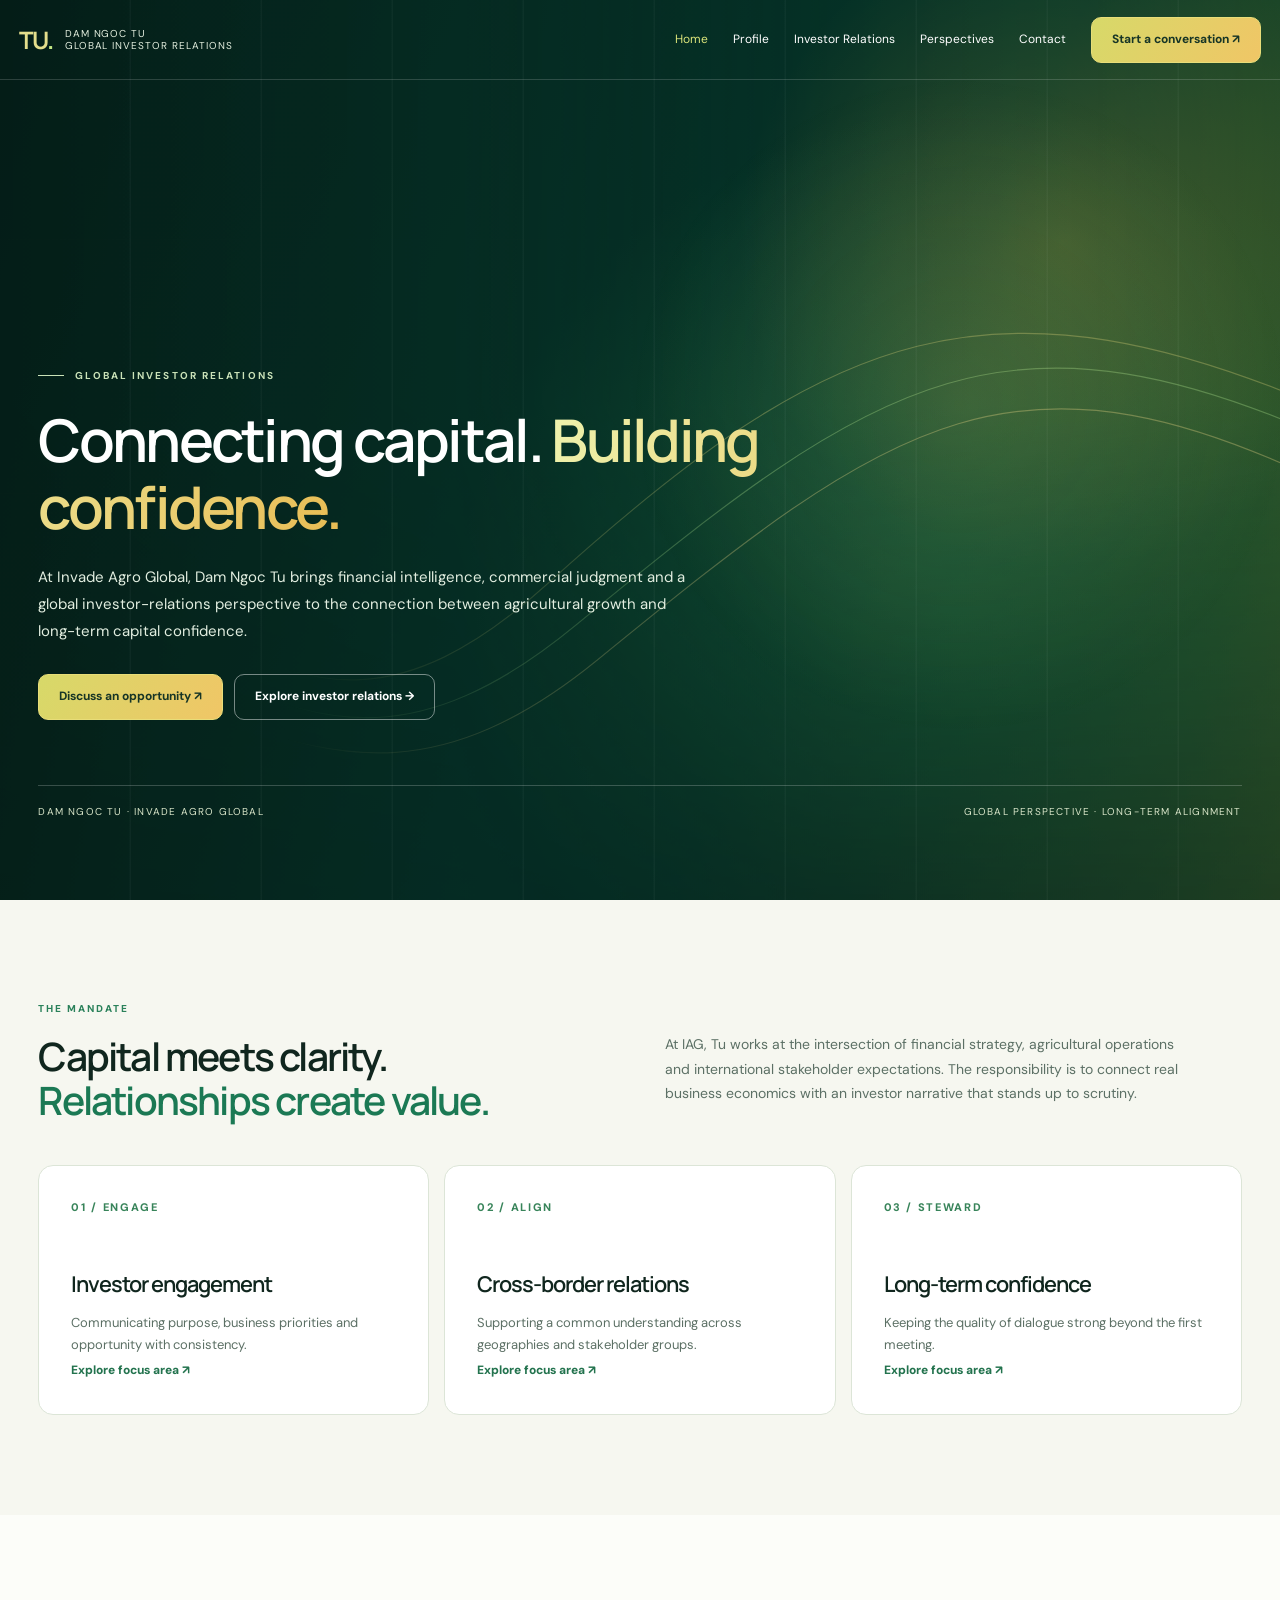
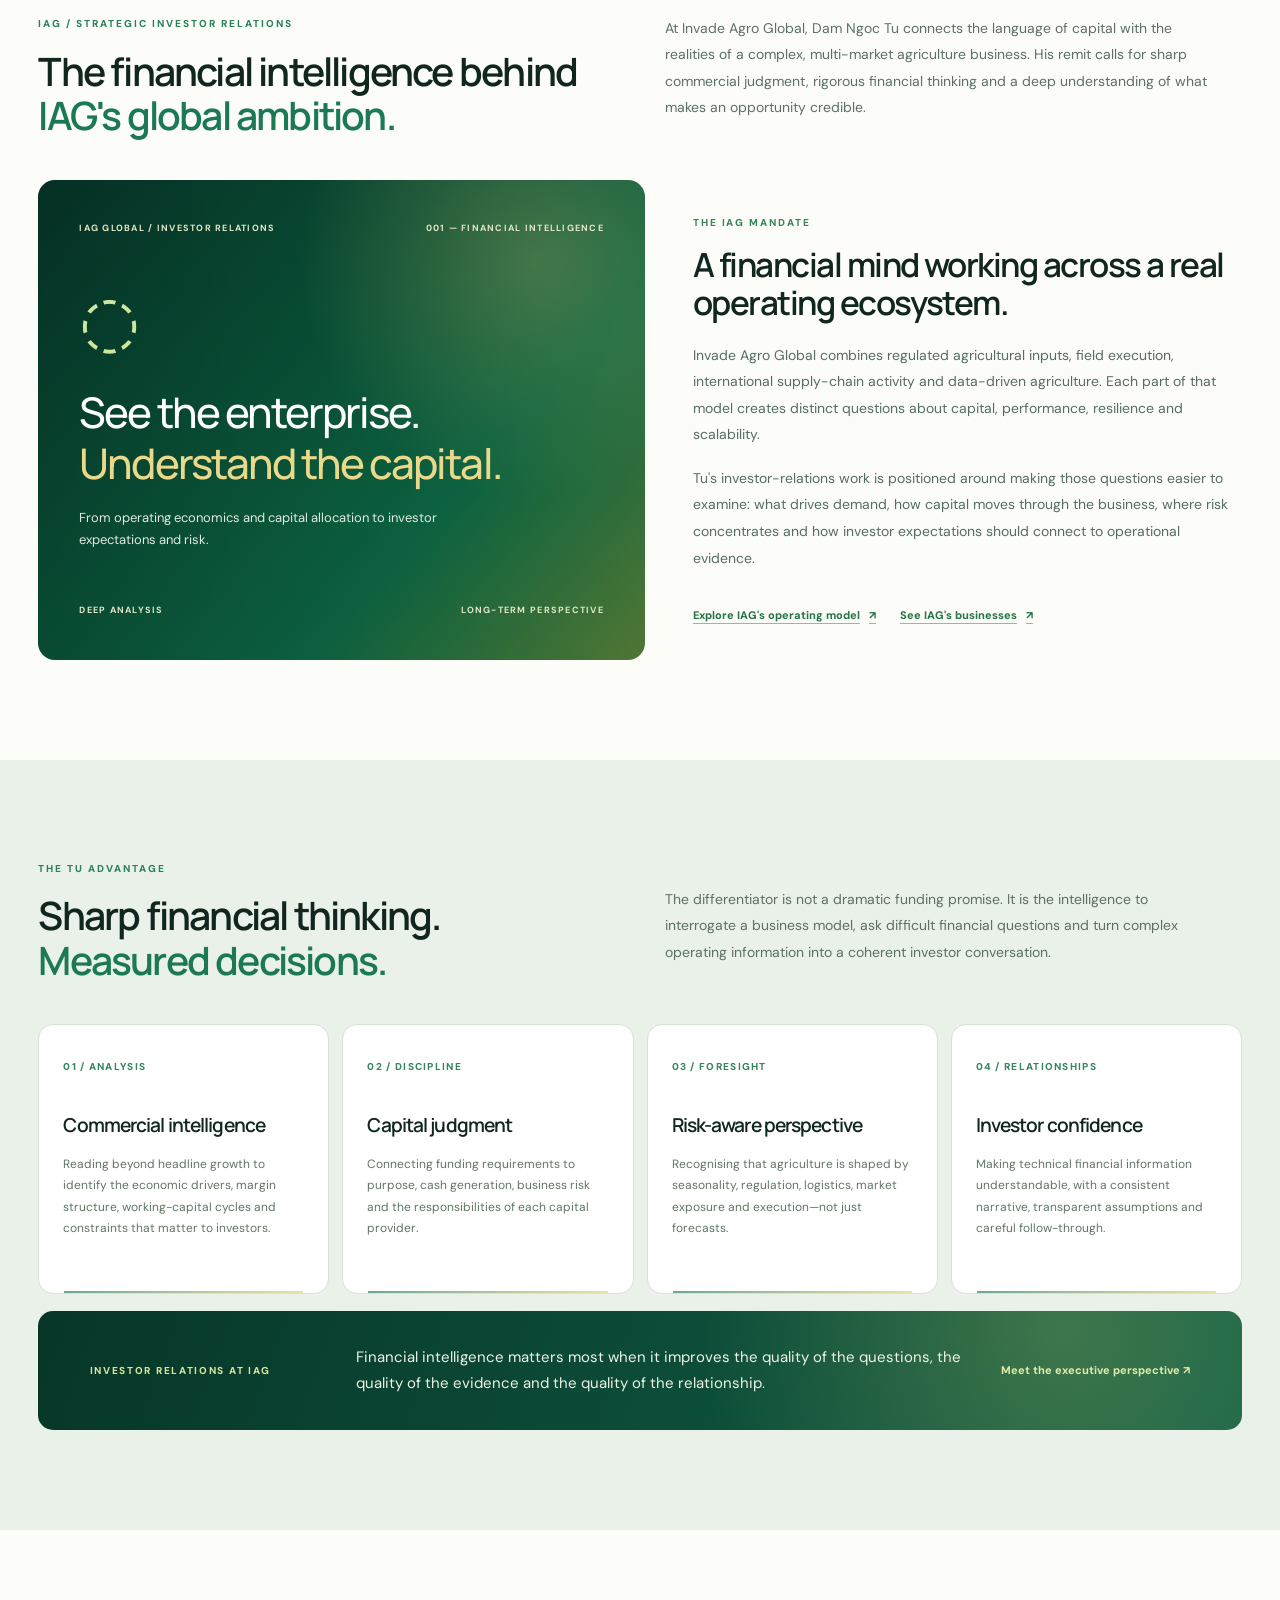
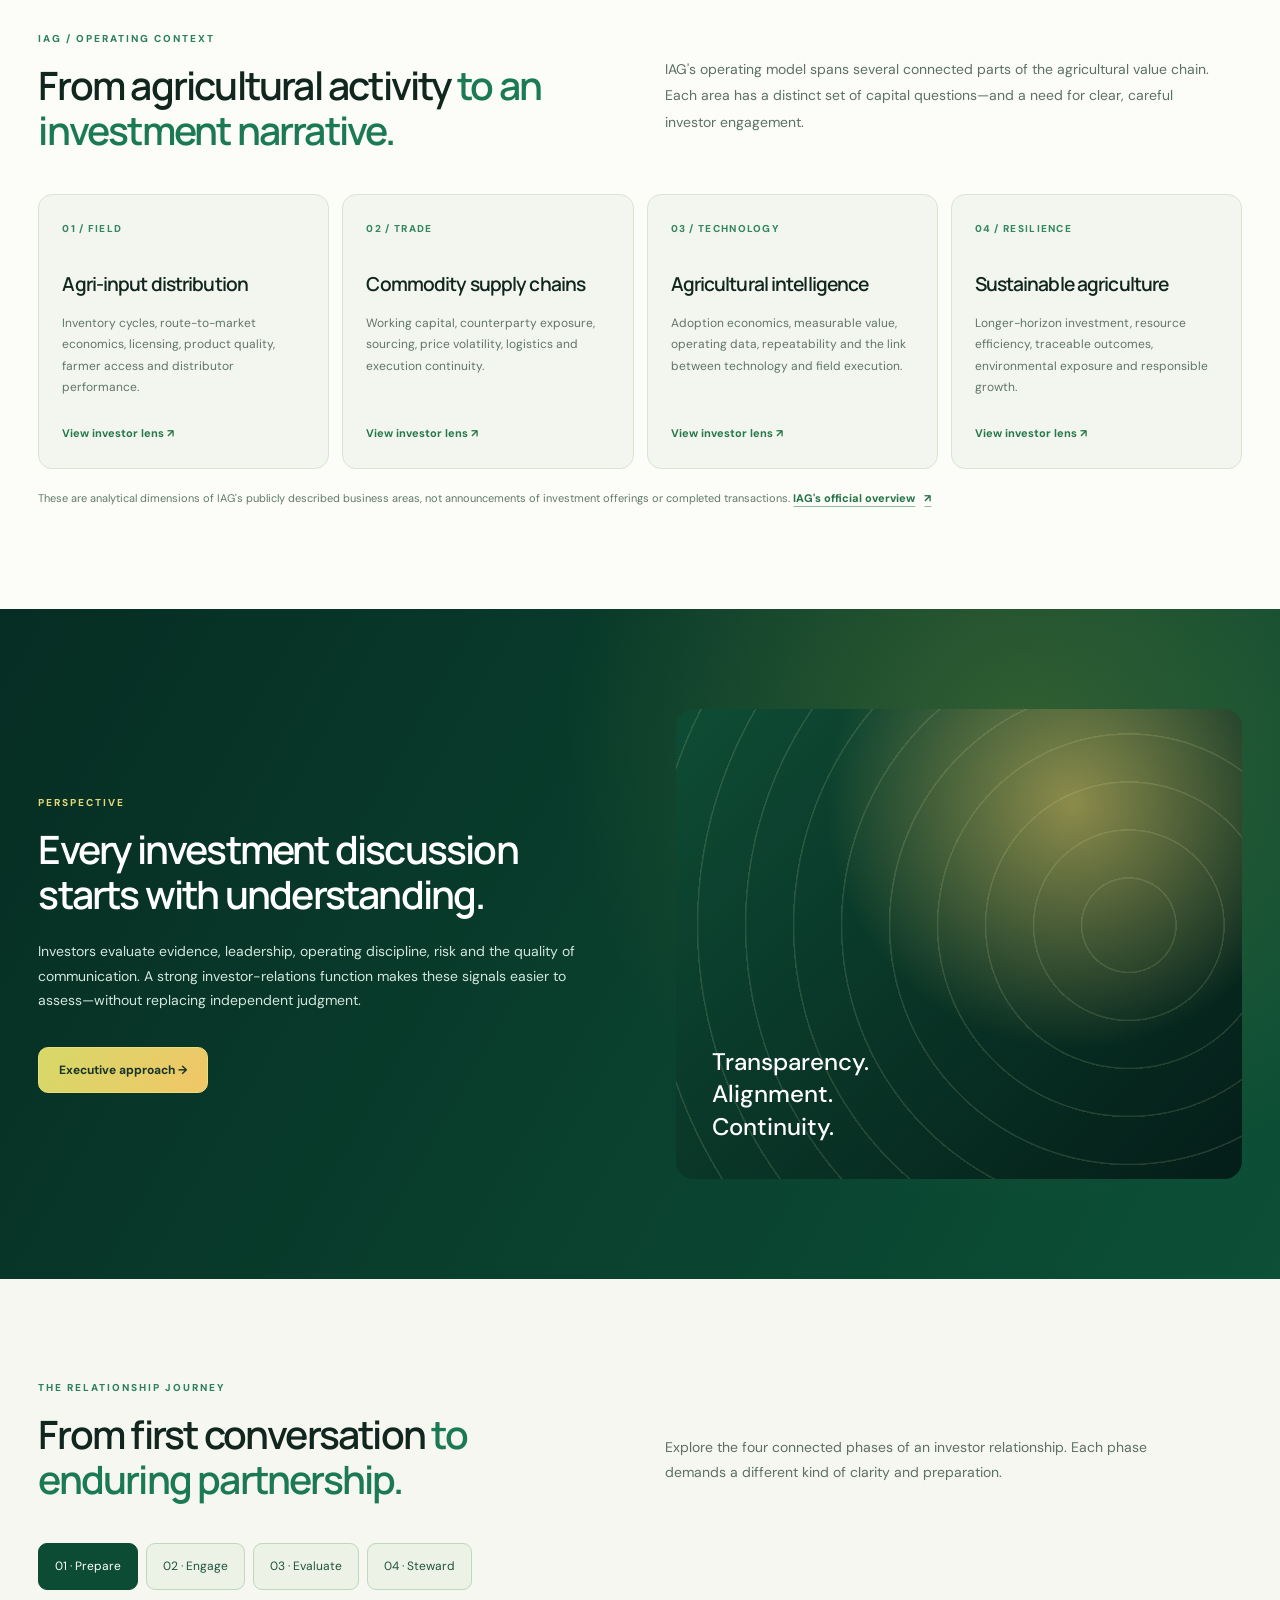
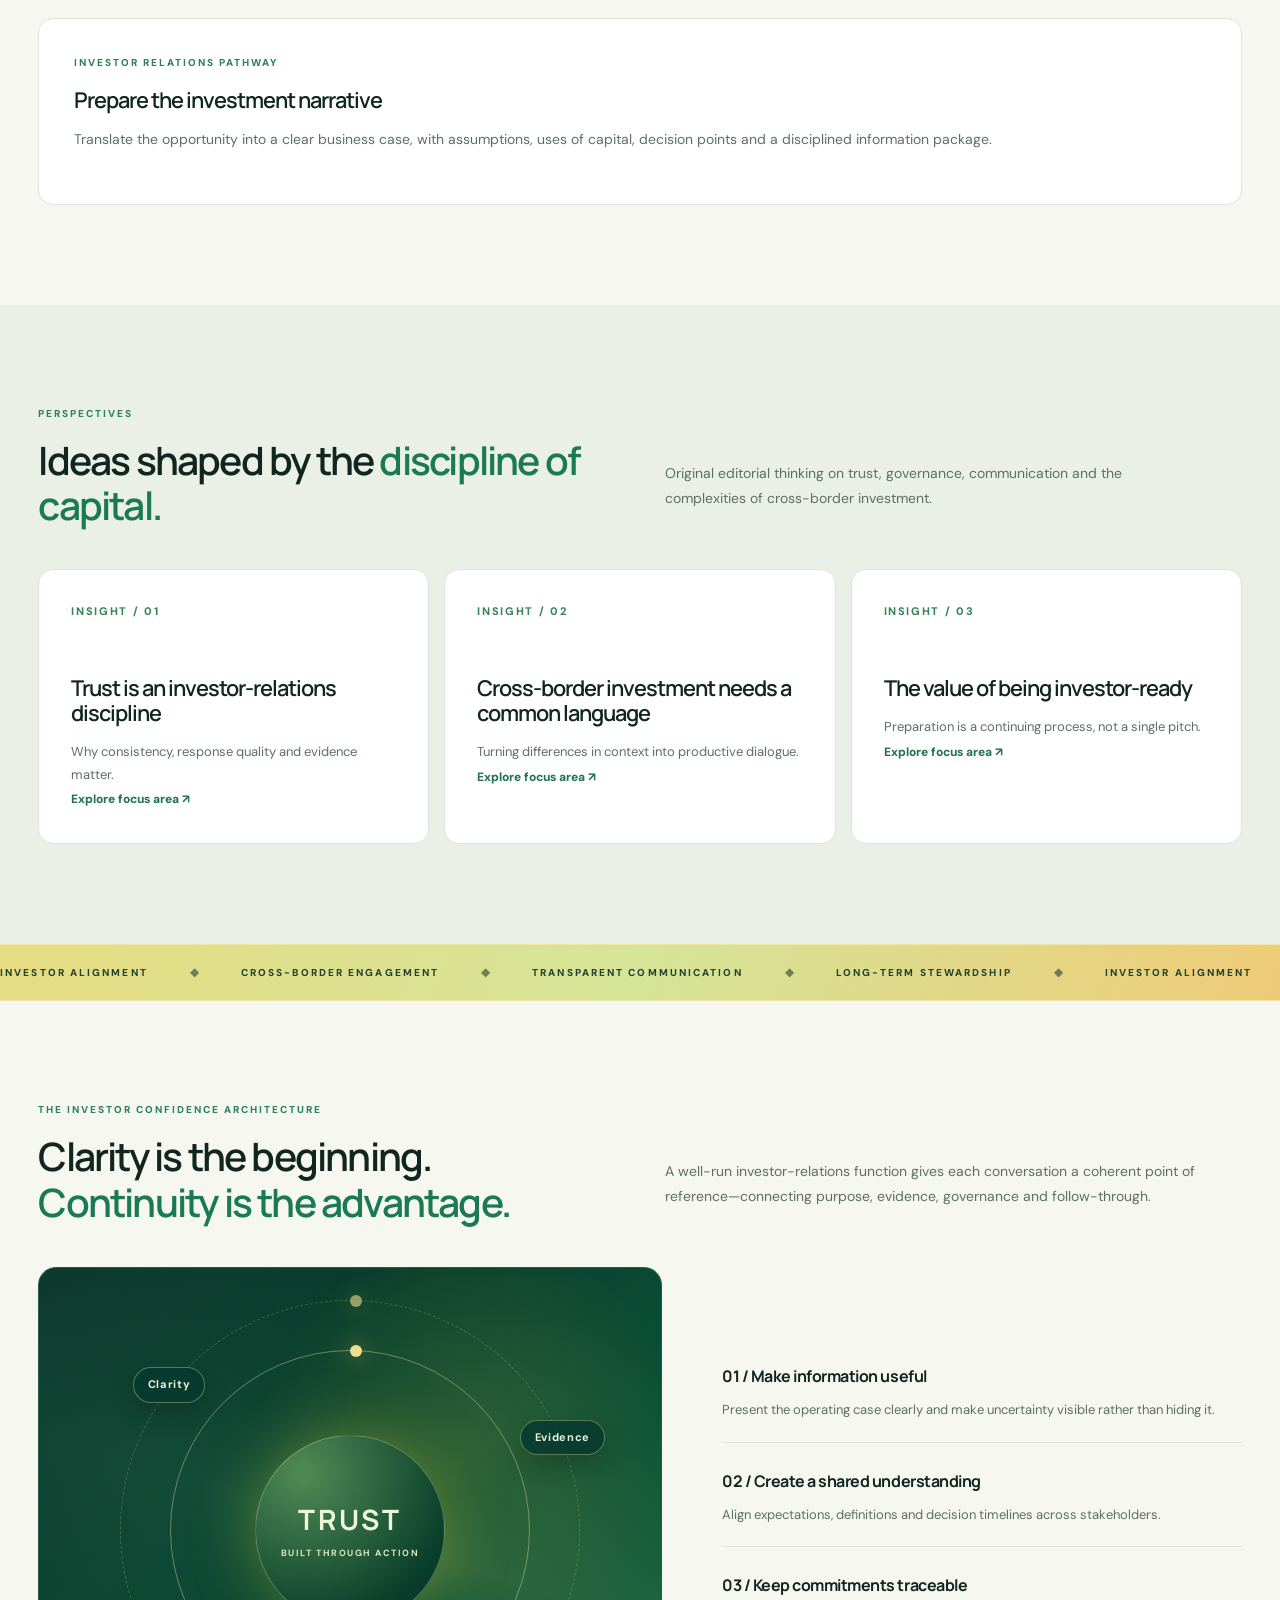
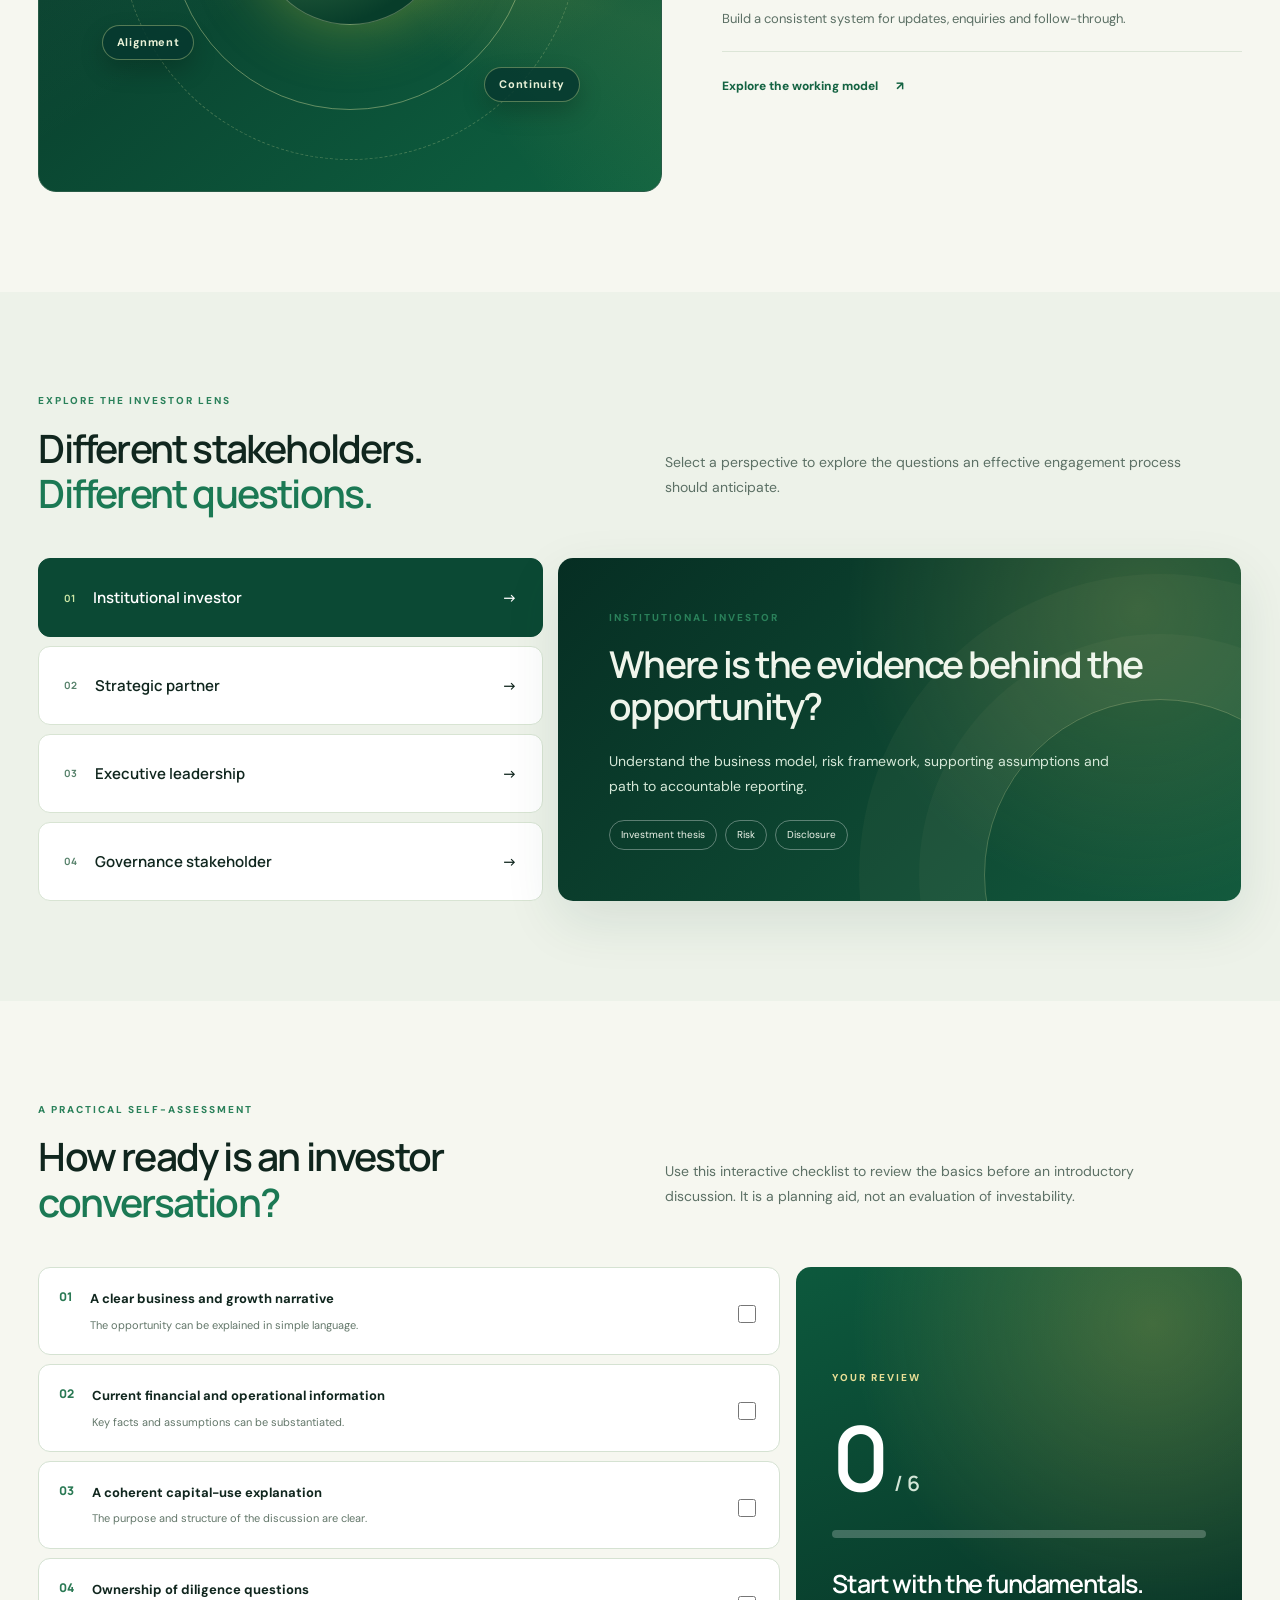
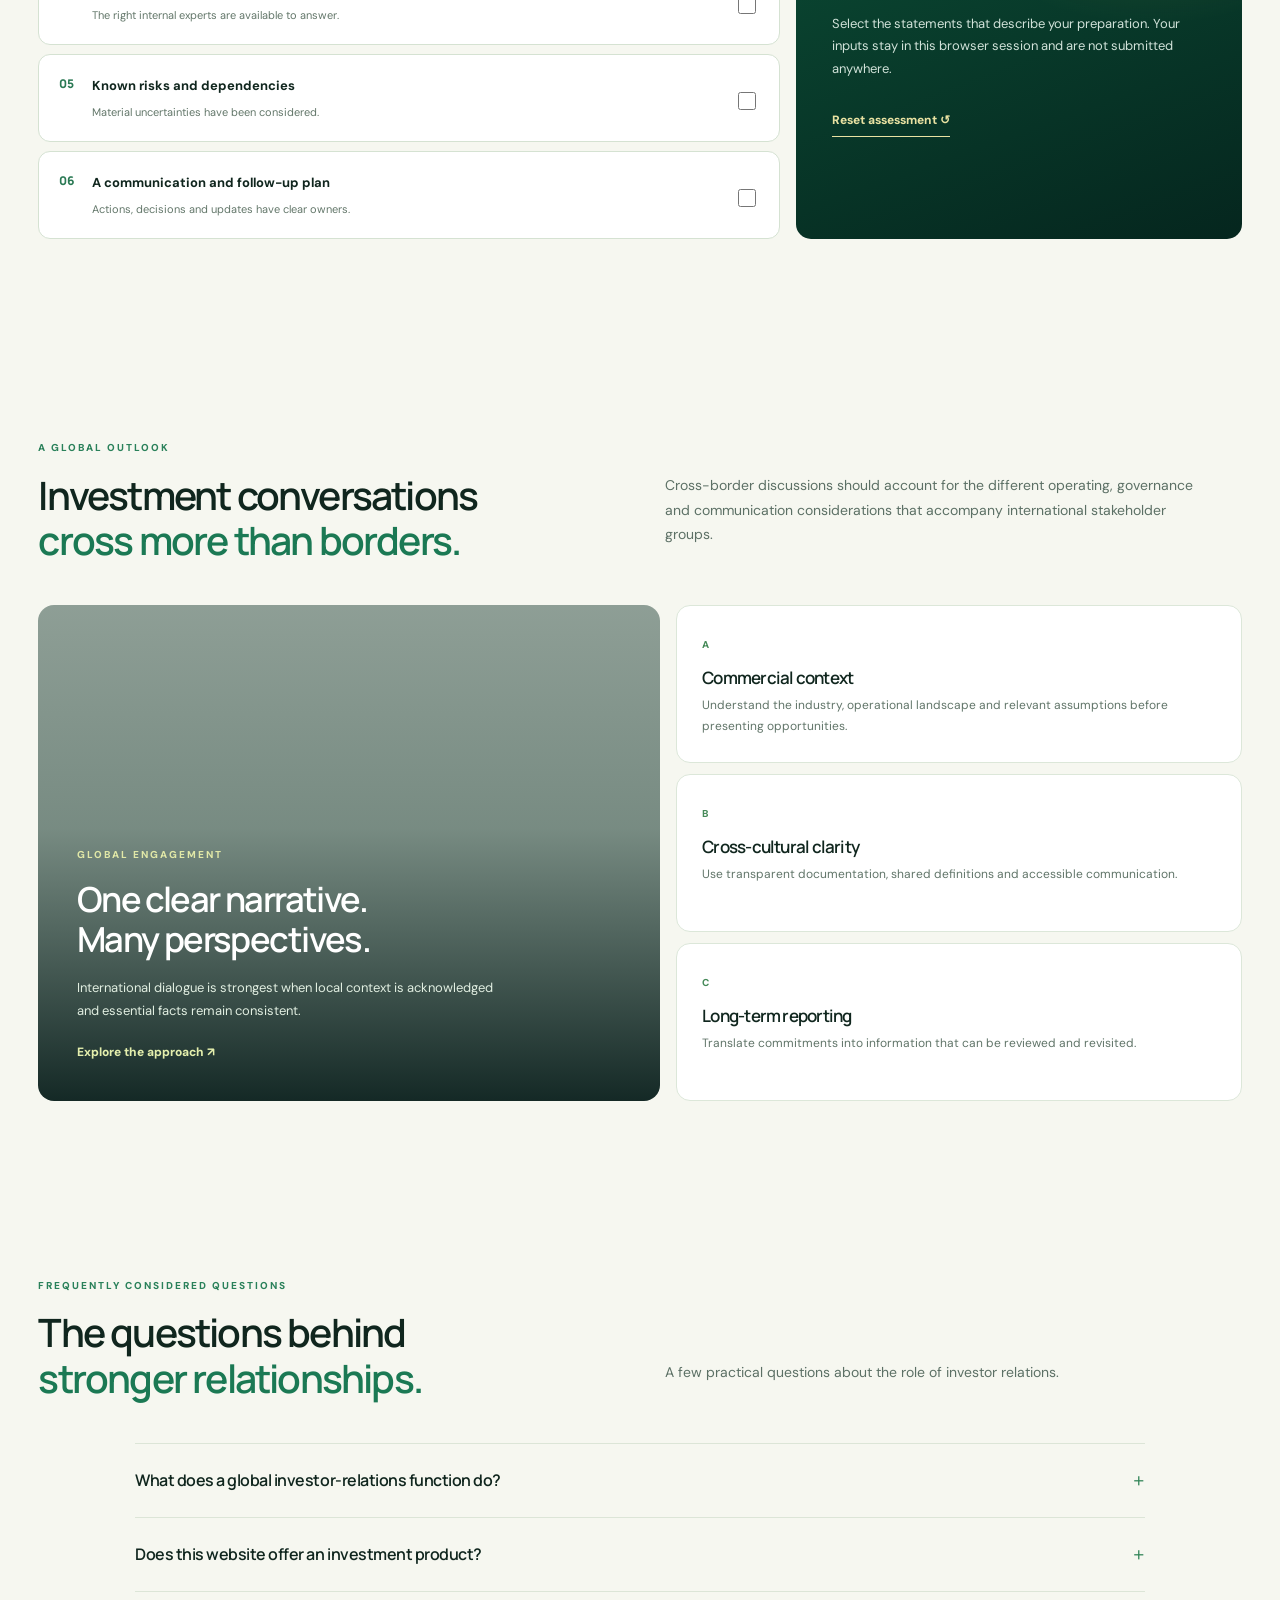
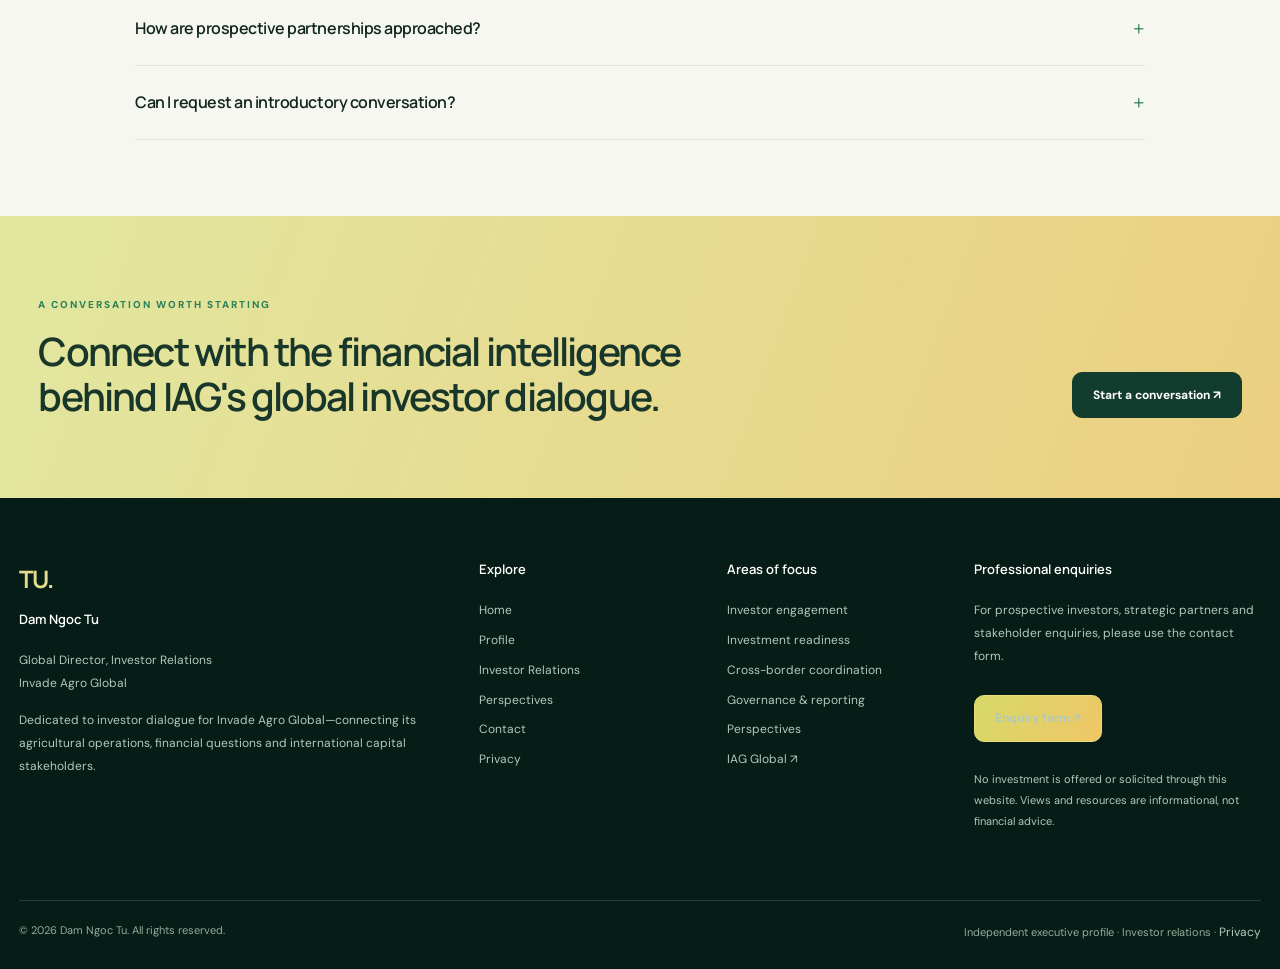
==== index.html @ 83e074c8 "Elevate TU finance leadership and IAG investor relations across executive site" ====
<!doctype html><html lang="en"><head><meta charset="utf-8"><meta name="viewport" content="width=device-width,initial-scale=1"><meta name="theme-color" content="#082e23"><meta name="color-scheme" content="light"><title>Dam Ngoc Tu | IAG Global Investor Relations &amp; Finance</title><meta name="description" content="Explore Dam Ngoc Tu's financial intelligence and global investor-relations work with Invade Agro Global, connecting agricultural operations, capital and investors."><meta name="robots" content="index,follow,max-image-preview:large"><link rel="canonical" href="https://damngoctu.com/"><link rel="icon" type="image/svg+xml" href="/assets/favicon.svg"><meta property="og:type" content="website"><meta property="og:site_name" content="Dam Ngoc Tu"><meta property="og:locale" content="en_US"><meta property="og:title" content="Dam Ngoc Tu | IAG Global Investor Relations &amp; Finance"><meta property="og:description" content="Explore Dam Ngoc Tu's financial intelligence and global investor-relations work with Invade Agro Global, connecting agricultural operations, capital and investors."><meta property="og:url" content="https://damngoctu.com/"><meta property="og:image" content="https://damngoctu.com/assets/og-image.svg"><meta property="og:image:secure_url" content="https://damngoctu.com/assets/og-image.svg"><meta property="og:image:type" content="image/svg+xml"><meta property="og:image:width" content="1200"><meta property="og:image:height" content="630"><meta property="og:image:alt" content="Dam Ngoc Tu — Global Investor Relations, Invade Agro Global"><meta name="twitter:card" content="summary_large_image"><meta name="twitter:title" content="Dam Ngoc Tu | IAG Global Investor Relations &amp; Finance"><meta name="twitter:description" content="Explore Dam Ngoc Tu's financial intelligence and global investor-relations work with Invade Agro Global, connecting agricultural operations, capital and investors."><meta name="twitter:image" content="https://damngoctu.com/assets/og-image.svg"><meta name="twitter:image:alt" content="Dam Ngoc Tu — Global Investor Relations"><link rel="preconnect" href="https://fonts.googleapis.com"><link rel="preconnect" href="https://fonts.gstatic.com" crossorigin><link rel="preconnect" href="https://images.unsplash.com"><link rel="preload" as="image" fetchpriority="high" href="https://images.unsplash.com/photo-1486406146926-c627a92ad1ab?auto=format&amp;fit=crop&amp;w=2000&amp;q=84"><link rel="stylesheet" href="/assets/site.css"><script src="/assets/site.js" defer></script><script type="application/ld+json">{"@context":"https://schema.org","@graph":[{"@type":"WebSite","@id":"https://damngoctu.com/#website","name":"Dam Ngoc Tu","url":"https://damngoctu.com/","inLanguage":"en","publisher":{"@id":"https://damngoctu.com/#person"}},{"@type":"Organization","@id":"https://damngoctu.com/#invade-agro-global","name":"Invade Agro Global","url":"https://www.invadeagro.com"},{"@type":"Person","@id":"https://damngoctu.com/#person","name":"Dam Ngoc Tu","url":"https://damngoctu.com/","jobTitle":"Global Director, Investor Relations","worksFor":{"@id":"https://damngoctu.com/#invade-agro-global"},"knowsAbout":["Investor relations","International stakeholder engagement","Investment readiness","Cross-border communication","Investor reporting"]},{"@type":"WebPage","@id":"https://damngoctu.com/#webpage","name":"Dam Ngoc Tu | IAG Global Investor Relations & Finance","url":"https://damngoctu.com/","inLanguage":"en","description":"Explore Dam Ngoc Tu's financial intelligence and global investor-relations work with Invade Agro Global, connecting agricultural operations, capital and investors.","isPartOf":{"@id":"https://damngoctu.com/#website"},"about":{"@id":"https://damngoctu.com/#person"}}]}</script></head><body><a class="skip" href="#main">Skip to main content</a><header class="head"><a class="brand" href="/" aria-label="Dam Ngoc Tu home"><span class="monogram">TU<span style="color:#c3e785">.</span></span><span class="brand-caption">Dam Ngoc Tu<br>Global Investor Relations</span></a><nav class="nav" id="primary-nav" aria-label="Primary navigation"><a href="/" aria-current="page">Home</a><a href="/about.html" >Profile</a><a href="/expertise.html" >Investor Relations</a><a href="/insights.html" >Perspectives</a><a href="/contact.html" >Contact</a><a href="/contact.html" class="nav-cta">Start a conversation ↗</a></nav><button class="menu-toggle" type="button" aria-controls="primary-nav" aria-expanded="false">Menu ☰</button></header><main id="main"><section class="hero  "><div class="hero-photo"></div><svg class="flow-lines" viewBox="0 0 1500 900" preserveAspectRatio="none" aria-hidden="true"><path d="M-60 660 C240 480 310 840 640 585 S1160 260 1570 415"/><path d="M-80 700 C240 520 320 875 675 625 S1180 290 1580 448"/><path d="M-100 740 C240 580 355 900 700 660 S1190 325 1580 495"/></svg><div class="hero-inner shell"><div class="eyebrow">Global investor relations</div><h1>Connecting capital. <em>Building confidence.</em></h1><p class="hero-copy">At Invade Agro Global, Dam Ngoc Tu brings financial intelligence, commercial judgment and a global investor-relations perspective to the connection between agricultural growth and long-term capital confidence.</p><div class="hero-actions"><a href="/contact.html" class="btn">Discuss an opportunity ↗</a><a href="/expertise.html" class="btn outline">Explore investor relations →</a></div><div class="hero-bottom"><span>Dam Ngoc Tu · Invade Agro Global</span><span>Global perspective · Long-term alignment</span></div></div></section><section class="section shell"><div class="section-intro"><div><div class="kicker">The mandate</div><h2>Capital meets clarity.<br><span class="accent">Relationships create value.</span></h2></div><p>At IAG, Tu works at the intersection of financial strategy, agricultural operations and international stakeholder expectations. The responsibility is to connect real business economics with an investor narrative that stands up to scrutiny.</p></div><div class="grid3"><article class="card fadein"><span class="num">01 / ENGAGE</span><h3>Investor engagement</h3><p>Communicating purpose, business priorities and opportunity with consistency.</p><a href="/expertise.html">Explore focus area ↗</a></article><article class="card fadein"><span class="num">02 / ALIGN</span><h3>Cross-border relations</h3><p>Supporting a common understanding across geographies and stakeholder groups.</p><a href="/expertise.html">Explore focus area ↗</a></article><article class="card fadein"><span class="num">03 / STEWARD</span><h3>Long-term confidence</h3><p>Keeping the quality of dialogue strong beyond the first meeting.</p><a href="/expertise.html">Explore focus area ↗</a></article></div></section><section class="section shell tu-editorial tu-white" aria-label="IAG / Strategic Investor Relations"><div class="section-intro fadein"><div><div class="kicker">IAG / Strategic Investor Relations</div><h2>The financial intelligence behind <span class='accent'>IAG's global ambition.</span></h2></div><p>At Invade Agro Global, Dam Ngoc Tu connects the language of capital with the realities of a complex, multi-market agriculture business. His remit calls for sharp commercial judgment, rigorous financial thinking and a deep understanding of what makes an opportunity credible.</p></div><div class="tu-opening"><div class="tu-opening-visual fadein"><div class="tu-visual-top"><span>IAG GLOBAL / INVESTOR RELATIONS</span><span>001 — FINANCIAL INTELLIGENCE</span></div><div class="tu-visual-main"><span class="tu-squiggle" aria-hidden="true">◌</span><h3>See the enterprise.<br><em>Understand the capital.</em></h3><p>From operating economics and capital allocation to investor expectations and risk.</p></div><div class="tu-visual-foot"><span>DEEP ANALYSIS</span><span>LONG-TERM PERSPECTIVE</span></div></div><div class="tu-opening-copy"><div class="tu-overline">THE IAG MANDATE</div><h3>A financial mind working across a real operating ecosystem.</h3><p>Invade Agro Global combines regulated agricultural inputs, field execution, international supply-chain activity and data-driven agriculture. Each part of that model creates distinct questions about capital, performance, resilience and scalability.</p><p>Tu's investor-relations work is positioned around making those questions easier to examine: what drives demand, how capital moves through the business, where risk concentrates and how investor expectations should connect to operational evidence.</p><div class="tu-source-row"><a class="tu-source" href="https://www.invadeagro.com/aboutus" target="_blank" rel="noopener noreferrer">Explore IAG's operating model <span aria-hidden="true">↗</span></a><a class="tu-source" href="https://www.invadeagro.com/iag" target="_blank" rel="noopener noreferrer">See IAG's businesses <span aria-hidden="true">↗</span></a></div></div></div></section><section class="section shell tu-editorial tu-tint" aria-label="The Tu advantage"><div class="section-intro fadein"><div><div class="kicker">The Tu advantage</div><h2>Sharp financial thinking.<br><span class='accent'>Measured decisions.</span></h2></div><p>The differentiator is not a dramatic funding promise. It is the intelligence to interrogate a business model, ask difficult financial questions and turn complex operating information into a coherent investor conversation.</p></div><div class="tu-finance-grid"><article class="tu-feature fadein"><span class="tu-n">01 / ANALYSIS</span><h3>Commercial intelligence</h3><p>Reading beyond headline growth to identify the economic drivers, margin structure, working-capital cycles and constraints that matter to investors.</p></article><article class="tu-feature fadein"><span class="tu-n">02 / DISCIPLINE</span><h3>Capital judgment</h3><p>Connecting funding requirements to purpose, cash generation, business risk and the responsibilities of each capital provider.</p></article><article class="tu-feature fadein"><span class="tu-n">03 / FORESIGHT</span><h3>Risk-aware perspective</h3><p>Recognising that agriculture is shaped by seasonality, regulation, logistics, market exposure and execution—not just forecasts.</p></article><article class="tu-feature fadein"><span class="tu-n">04 / RELATIONSHIPS</span><h3>Investor confidence</h3><p>Making technical financial information understandable, with a consistent narrative, transparent assumptions and careful follow-through.</p></article></div><div class="tu-insight-bar"><div class="tu-kicker">INVESTOR RELATIONS AT IAG</div><p>Financial intelligence matters most when it improves the quality of the questions, the quality of the evidence and the quality of the relationship.</p><a href="/about.html" class="tu-arrow">Meet the executive perspective ↗</a></div></section><section class="section shell tu-editorial tu-white" aria-label="IAG / Operating context"><div class="section-intro fadein"><div><div class="kicker">IAG / Operating context</div><h2>From agricultural activity <span class='accent'>to an investment narrative.</span></h2></div><p>IAG's operating model spans several connected parts of the agricultural value chain. Each area has a distinct set of capital questions—and a need for clear, careful investor engagement.</p></div><div class="tu-sector-grid"><article class="tu-sector"><span>01 / FIELD</span><h3>Agri-input distribution</h3><p>Inventory cycles, route-to-market economics, licensing, product quality, farmer access and distributor performance.</p><a href="/expertise.html#iag-capital-lens">View investor lens ↗</a></article><article class="tu-sector"><span>02 / TRADE</span><h3>Commodity supply chains</h3><p>Working capital, counterparty exposure, sourcing, price volatility, logistics and execution continuity.</p><a href="/expertise.html#iag-capital-lens">View investor lens ↗</a></article><article class="tu-sector"><span>03 / TECHNOLOGY</span><h3>Agricultural intelligence</h3><p>Adoption economics, measurable value, operating data, repeatability and the link between technology and field execution.</p><a href="/expertise.html#iag-capital-lens">View investor lens ↗</a></article><article class="tu-sector"><span>04 / RESILIENCE</span><h3>Sustainable agriculture</h3><p>Longer-horizon investment, resource efficiency, traceable outcomes, environmental exposure and responsible growth.</p><a href="/expertise.html#iag-capital-lens">View investor lens ↗</a></article></div><p class="tu-factnote">These are analytical dimensions of IAG's publicly described business areas, not announcements of investment offerings or completed transactions. <a class="tu-source" href="https://www.invadeagro.com/" target="_blank" rel="noopener noreferrer">IAG's official overview <span aria-hidden="true">↗</span></a></p></section><section class="section shell darkband"><div class="split"><div><div class="kicker">Perspective</div><h2>Every investment discussion starts with understanding.</h2><p style="max-width:580px;margin-top:23px">Investors evaluate evidence, leadership, operating discipline, risk and the quality of communication. A strong investor-relations function makes these signals easier to assess—without replacing independent judgment.</p><a href="/about.html" class="btn" style="margin-top:18px">Executive approach →</a></div><div class="visual-panel"><strong>Transparency.<br>Alignment.<br>Continuity.</strong></div></div></section><section class="section shell"><div class="section-intro"><div><div class="kicker">The relationship journey</div><h2>From first conversation <span class="accent">to enduring partnership.</span></h2></div><p>Explore the four connected phases of an investor relationship. Each phase demands a different kind of clarity and preparation.</p></div><div class="path-tabs" role="tablist" aria-label="Investor relations pathway"><button data-path="prepare" role="tab" aria-selected="true">01 · Prepare</button><button data-path="engage" role="tab" aria-selected="false">02 · Engage</button><button data-path="evaluate" role="tab" aria-selected="false">03 · Evaluate</button><button data-path="steward" role="tab" aria-selected="false">04 · Steward</button></div><div class="path-panel" id="path-result" role="tabpanel" aria-live="polite"><h3>Prepare the investment narrative</h3><p>Clarify the business case.</p></div></section><section class="section shell" style="background:#eaf0e6"><div class="section-intro"><div><div class="kicker">Perspectives</div><h2>Ideas shaped by the <span class="accent">discipline of capital.</span></h2></div><p>Original editorial thinking on trust, governance, communication and the complexities of cross-border investment.</p></div><div class="grid3"><article class="card fadein"><span class="num">INSIGHT / 01</span><h3>Trust is an investor-relations discipline</h3><p>Why consistency, response quality and evidence matter.</p><a href="/insights.html#trust">Explore focus area ↗</a></article><article class="card fadein"><span class="num">INSIGHT / 02</span><h3>Cross-border investment needs a common language</h3><p>Turning differences in context into productive dialogue.</p><a href="/insights.html#crossborder">Explore focus area ↗</a></article><article class="card fadein"><span class="num">INSIGHT / 03</span><h3>The value of being investor-ready</h3><p>Preparation is a continuing process, not a single pitch.</p><a href="/insights.html#readiness">Explore focus area ↗</a></article></div></section>
<div class="signal-strip" aria-label="Investor relations priorities"><div class="signal-track"><span>INVESTOR ALIGNMENT</span><i>◆</i><span>CROSS-BORDER ENGAGEMENT</span><i>◆</i><span>TRANSPARENT COMMUNICATION</span><i>◆</i><span>LONG-TERM STEWARDSHIP</span><i>◆</i><span>INVESTOR ALIGNMENT</span><i>◆</i><span>CROSS-BORDER ENGAGEMENT</span><i>◆</i><span>TRANSPARENT COMMUNICATION</span><i>◆</i><span>LONG-TERM STEWARDSHIP</span><i>◆</i></div></div>
<section class="section shell ui-section architecture-section" aria-label="The investor confidence architecture"><div class="section-intro fadein"><div><div class="kicker">The investor confidence architecture</div><h2>Clarity is the beginning.<br><span class='accent'>Continuity is the advantage.</span></h2></div><p>A well-run investor-relations function gives each conversation a coherent point of reference—connecting purpose, evidence, governance and follow-through.</p></div><div class="architecture"><div class="architecture-visual fadein" aria-hidden="true"><div class="architecture-orbit orbit-one"></div><div class="architecture-orbit orbit-two"></div><div class="architecture-core">TRUST<small>BUILT THROUGH ACTION</small></div><span class="architecture-node node-a">Clarity</span><span class="architecture-node node-b">Evidence</span><span class="architecture-node node-c">Alignment</span><span class="architecture-node node-d">Continuity</span></div><div class="architecture-copy"><div class="architecture-item fadein"><b>01 / Make information useful</b><p>Present the operating case clearly and make uncertainty visible rather than hiding it.</p></div><div class="architecture-item fadein"><b>02 / Create a shared understanding</b><p>Align expectations, definitions and decision timelines across stakeholders.</p></div><div class="architecture-item fadein"><b>03 / Keep commitments traceable</b><p>Build a consistent system for updates, enquiries and follow-through.</p></div><a class="inline-link" href="/expertise.html">Explore the working model <span>↗</span></a></div></div></section>
<section class="section shell ui-section alt-section" aria-label="Explore the investor lens"><div class="section-intro fadein"><div><div class="kicker">Explore the investor lens</div><h2>Different stakeholders.<br><span class='accent'>Different questions.</span></h2></div><p>Select a perspective to explore the questions an effective engagement process should anticipate.</p></div><div class="lens-layout"><div class="lens-options" role="tablist" aria-label="Stakeholder perspectives"><button class="lens-choice active" role="tab" aria-selected="true" data-lens="institutional"><b>01</b><span>Institutional investor</span><em>→</em></button><button class="lens-choice" role="tab" aria-selected="false" data-lens="strategic"><b>02</b><span>Strategic partner</span><em>→</em></button><button class="lens-choice" role="tab" aria-selected="false" data-lens="leadership"><b>03</b><span>Executive leadership</span><em>→</em></button><button class="lens-choice" role="tab" aria-selected="false" data-lens="governance"><b>04</b><span>Governance stakeholder</span><em>→</em></button></div><div class="lens-stage" id="lens-stage" role="tabpanel" aria-live="polite"><span class="kicker">Institutional investor</span><h3>Where is the evidence behind the opportunity?</h3><p>Understand the business model, risk framework, supporting assumptions and path to accountable reporting.</p><div class="lens-tags"><span>Investment thesis</span><span>Risk</span><span>Disclosure</span></div></div></div></section>
<section class="section shell ui-section readiness-section" aria-label="A practical self-assessment"><div class="section-intro fadein"><div><div class="kicker">A practical self-assessment</div><h2>How ready is an investor<br><span class='accent'>conversation?</span></h2></div><p>Use this interactive checklist to review the basics before an introductory discussion. It is a planning aid, not an evaluation of investability.</p></div><div class="readiness-layout"><div class="readiness-list" id="readiness-checklist"><label class="readiness-check"><input type="checkbox" data-ready aria-label="A clear business and growth narrative"><span class="check-face">01</span><span><b>A clear business and growth narrative</b><small>The opportunity can be explained in simple language.</small></span></label><label class="readiness-check"><input type="checkbox" data-ready aria-label="Current financial and operational information"><span class="check-face">02</span><span><b>Current financial and operational information</b><small>Key facts and assumptions can be substantiated.</small></span></label><label class="readiness-check"><input type="checkbox" data-ready aria-label="A coherent capital-use explanation"><span class="check-face">03</span><span><b>A coherent capital-use explanation</b><small>The purpose and structure of the discussion are clear.</small></span></label><label class="readiness-check"><input type="checkbox" data-ready aria-label="Ownership of diligence questions"><span class="check-face">04</span><span><b>Ownership of diligence questions</b><small>The right internal experts are available to answer.</small></span></label><label class="readiness-check"><input type="checkbox" data-ready aria-label="Known risks and dependencies"><span class="check-face">05</span><span><b>Known risks and dependencies</b><small>Material uncertainties have been considered.</small></span></label><label class="readiness-check"><input type="checkbox" data-ready aria-label="A communication and follow-up plan"><span class="check-face">06</span><span><b>A communication and follow-up plan</b><small>Actions, decisions and updates have clear owners.</small></span></label></div><aside class="readiness-result"><span class="kicker">Your review</span><div class="readiness-number" id="ready-count" aria-live="polite">0 <small>/ 6</small></div><div class="readiness-meter"><span id="ready-meter" style="width:0%"></span></div><h3 id="ready-title">Start with the fundamentals.</h3><p id="ready-copy">Select the statements that describe your preparation. Your inputs stay in this browser session and are not submitted anywhere.</p><button id="ready-reset" class="text-button" type="button">Reset assessment ↺</button></aside></div></section>
<section class="section shell ui-section " aria-label="A global outlook"><div class="section-intro fadein"><div><div class="kicker">A global outlook</div><h2>Investment conversations<br><span class='accent'>cross more than borders.</span></h2></div><p>Cross-border discussions should account for the different operating, governance and communication considerations that accompany international stakeholder groups.</p></div><div class="global-grid"><div class="image-story image-story-city fadein"><span class="kicker">Global engagement</span><h3>One clear narrative.<br>Many perspectives.</h3><p>International dialogue is strongest when local context is acknowledged and essential facts remain consistent.</p><a class="inline-link light-link" href="/expertise.html">Explore the approach ↗</a></div><div class="global-text"><article class="elevated-card fadein "><span class="index-mark">A</span><h3>Commercial context</h3><p>Understand the industry, operational landscape and relevant assumptions before presenting opportunities.</p></article><article class="elevated-card fadein "><span class="index-mark">B</span><h3>Cross-cultural clarity</h3><p>Use transparent documentation, shared definitions and accessible communication.</p></article><article class="elevated-card fadein "><span class="index-mark">C</span><h3>Long-term reporting</h3><p>Translate commitments into information that can be reviewed and revisited.</p></article></div></div></section>
<section class="section shell ui-section compact-section" aria-label="Frequently considered questions"><div class="section-intro fadein"><div><div class="kicker">Frequently considered questions</div><h2>The questions behind<br><span class='accent'>stronger relationships.</span></h2></div><p>A few practical questions about the role of investor relations.</p></div><div class="faq-list"><details class="faq-details"><summary>What does a global investor-relations function do?<span aria-hidden="true">+</span></summary><p>It coordinates the quality and consistency of dialogue between business leadership and current or potential investors, alongside relevant internal teams and advisers.</p></details><details class="faq-details"><summary>Does this website offer an investment product?<span aria-hidden="true">+</span></summary><p>No. This website is an executive profile and general information resource. It does not constitute an offer, solicitation, advice or a representation of availability.</p></details><details class="faq-details"><summary>How are prospective partnerships approached?<span aria-hidden="true">+</span></summary><p>Start with context, mutual objectives, relevant business information and a defined discussion process. Any commercial engagement is subject to appropriate review.</p></details><details class="faq-details"><summary>Can I request an introductory conversation?<span aria-hidden="true">+</span></summary><p>Yes. Use the contact page to introduce your organisation and explain the nature of the enquiry. Submission delivery depends on the website's email configuration.</p></details></div></section></main><section class="prefooter"><div><div class="kicker">A conversation worth starting</div><h2>Connect with the financial intelligence behind IAG's global investor dialogue.</h2></div><a href="/contact.html" class="btn dark">Start a conversation ↗</a></section><footer class="foot"><div class="footer-grid"><div><div class="monogram" style="margin-bottom:17px">TU.</div><h4>Dam Ngoc Tu</h4><p>Global Director, Investor Relations<br>Invade Agro Global</p><p>Dedicated to investor dialogue for Invade Agro Global—connecting its agricultural operations, financial questions and international capital stakeholders.</p></div><div><h4>Explore</h4><a href="/">Home</a><a href="/about.html">Profile</a><a href="/expertise.html">Investor Relations</a><a href="/insights.html">Perspectives</a><a href="/contact.html">Contact</a><a href="/privacy.html">Privacy</a></div><div><h4>Areas of focus</h4><a href="/expertise.html">Investor engagement</a><a href="/expertise.html">Investment readiness</a><a href="/expertise.html">Cross-border coordination</a><a href="/expertise.html">Governance & reporting</a><a href="/insights.html">Perspectives</a><a href="https://www.invadeagro.com/" target="_blank" rel="noopener noreferrer">IAG Global ↗</a></div><div><h4>Professional enquiries</h4><p>For prospective investors, strategic partners and stakeholder enquiries, please use the contact form.</p><a href="/contact.html" class="btn" style="display:inline-flex;margin-top:13px">Enquiry form ↗</a><p style="font-size:11px;margin-top:20px">No investment is offered or solicited through this website. Views and resources are informational, not financial advice.</p></div></div><div class="foot-bottom"><span>© 2026 Dam Ngoc Tu. All rights reserved.</span><span>Independent executive profile · Investor relations · <a style="display:inline" href="/privacy.html">Privacy</a></span></div></footer></body></html>
---- assets/site.css ----
@import url('https://fonts.googleapis.com/css2?family=DM+Sans:wght@400;500;600;700&family=Manrope:wght@400;500;600;700;800&display=swap');
:root{--ink:#10261e;--forest:#062d22;--pine:#0c5139;--green:#1b7954;--lime:#dae37a;--gold:#e5b74b;--cream:#f6f7f0;--line:#dce5d7;--muted:#5c7065;--radius:15px;--pad:3%}*{box-sizing:border-box}html{scroll-behavior:smooth}body{margin:0;font-family:'DM Sans',sans-serif;background:var(--cream);color:var(--ink);font-size:14px;line-height:1.75}button,input,select,textarea{font:inherit}a{text-decoration:none;color:inherit}button{cursor:pointer}img{max-width:100%;display:block}.shell{padding-left:3%;padding-right:3%}.head,.foot{padding-left:1.5%;padding-right:1.5%}h1,h2,h3,h4{font-family:Manrope,sans-serif;letter-spacing:-.046em;line-height:1.14;font-weight:600;margin:0}h1{font-size:clamp(34px,4.6vw,68px);max-width:980px}h2{font-size:clamp(28px,3.05vw,45px)}h3{font-size:clamp(18px,1.7vw,25px)}p{margin:0 0 1.2em}a:focus-visible,button:focus-visible,input:focus-visible,select:focus-visible,textarea:focus-visible{outline:3px solid var(--gold);outline-offset:3px}.skip{position:absolute;left:-999px;z-index:999;background:white;padding:12px}.skip:focus{left:10px}.head{position:absolute;top:0;left:0;right:0;z-index:30;color:white;border-bottom:1px solid #ffffff29;display:flex;align-items:center;justify-content:space-between;min-height:80px;gap:20px}.brand{display:flex;align-items:center;gap:13px;line-height:1.2}.monogram{font:700 24px Manrope,sans-serif;letter-spacing:-.09em;color:#e4de8c}.brand-caption{font-size:10px;letter-spacing:.095em;text-transform:uppercase;color:#e4efdf}.nav{display:flex;gap:25px;align-items:center}.nav a{font-size:12px;transition:color .2s}.nav a:hover,.nav a[aria-current=page]{color:var(--lime)}.nav-cta,.btn{display:inline-flex;align-items:center;gap:20px;justify-content:center;min-height:46px;padding:11px 20px;border-radius:10px;background:linear-gradient(120deg,#d7d969,#f0c666);color:#173526;font-weight:700;font-size:12px;border:1px solid #e8dd79;transition:transform .25s,box-shadow .25s}.btn:hover,.nav-cta:hover{transform:translateY(-3px);box-shadow:0 12px 36px #0002}.btn.dark{background:#123c2e;color:#fff;border-color:#123c2e}.btn.outline{background:transparent;color:#fff;border:1px solid #ffffff75}.menu-toggle{display:none;background:#ffffff20;border:1px solid #ffffff55;border-radius:9px;color:white;padding:9px 12px;font-size:12px}.hero{min-height:min(840px,100svh);min-height:max(640px,100svh);color:white;position:relative;display:flex;flex-direction:column;justify-content:flex-end;overflow:hidden;background:radial-gradient(circle at 83% 27%,#ddbc4161,transparent 26%),radial-gradient(circle at 75% 68%,#257e45 0%,transparent 44%),linear-gradient(115deg,#061d17,#063e2e 64%,#677928)}.hero.sub{min-height:530px;max-height:680px}.hero-photo{position:absolute;inset:0;background-image:linear-gradient(90deg,#051e18ed 0%,#062c24d9 36%,#062a2480 65%,#173d2591 100%),linear-gradient(0deg,#071c19f2,transparent 55%),url('https://images.unsplash.com/photo-1486406146926-c627a92ad1ab?auto=format&fit=crop&w=2000&q=84');background-size:cover;background-position:center 46%;opacity:.82}.hero.photo-market .hero-photo{background-image:linear-gradient(90deg,#051e18f0,#063523b0 60%,#17452282),linear-gradient(0deg,#081e1bf2,transparent 62%),url('https://images.unsplash.com/photo-1611974789855-9c2a0a7236a3?auto=format&fit=crop&w=2000&q=84')}.hero.photo-data .hero-photo{background-image:linear-gradient(90deg,#051e18f0,#063523ae 60%,#17452282),linear-gradient(0deg,#081e1bf2,transparent 62%),url('https://images.unsplash.com/photo-1460925895917-afdab827c52f?auto=format&fit=crop&w=2000&q=84')}.hero:after{content:'';position:absolute;inset:0;background:repeating-linear-gradient(90deg,transparent 0 129px,#ffffff09 130px 131px);pointer-events:none}.flow-lines{position:absolute;inset:0;width:100%;height:100%;z-index:2;pointer-events:none;opacity:.7;mask-image:linear-gradient(90deg,transparent,transparent 22%,black 60%);-webkit-mask-image:linear-gradient(90deg,transparent,transparent 22%,black 60%)}.flow-lines path{fill:none;stroke:#e5d87d;stroke-width:1.2;opacity:.45;animation:sway 9s ease-in-out infinite alternate}.flow-lines path:nth-child(2){animation-delay:-3s;stroke:#b7ee94}.flow-lines path:nth-child(3){animation-delay:-5s;stroke:#fce08e}@keyframes sway{to{transform:translateY(34px) translateX(13px)}}.hero-inner{position:relative;z-index:3;padding-top:165px;padding-bottom:80px;width:100%}.eyebrow{display:flex;align-items:center;gap:11px;text-transform:uppercase;letter-spacing:.21em;font-size:10px;font-weight:700;color:#cae2b8;margin-bottom:22px}.eyebrow:before{content:'';width:26px;height:1px;background:currentColor}.hero h1 em{font-style:normal;background:linear-gradient(105deg,#eef2ad,#e8bc53);-webkit-background-clip:text;background-clip:text;color:transparent}.hero-copy{max-width:650px;color:#e2eee0;font-size:15px;line-height:1.8;margin:23px 0 29px}.hero-actions{display:flex;flex-wrap:wrap;gap:11px}.hero-bottom{display:flex;justify-content:space-between;gap:20px;margin-top:65px;border-top:1px solid #ffffff35;padding-top:17px;text-transform:uppercase;letter-spacing:.12em;color:#d9e5c9;font-size:10px}.section{padding-top:100px;padding-bottom:100px}.section.small{padding-top:65px;padding-bottom:65px}.section-intro{display:grid;grid-template-columns:1fr 1fr;gap:50px;align-items:end;margin-bottom:42px}.section-intro p{color:var(--muted);max-width:530px;font-size:14px}.accent{color:var(--green)}.kicker{font-size:10px;font-weight:800;text-transform:uppercase;letter-spacing:.2em;color:#2a815a;margin-bottom:16px}.grid3{display:grid;grid-template-columns:repeat(3,minmax(0,1fr));gap:15px}.grid2{display:grid;grid-template-columns:repeat(2,minmax(0,1fr));gap:16px}.card{background:white;border:1px solid var(--line);border-radius:var(--radius);padding:32px;transition:transform .3s,box-shadow .3s}.card:hover{transform:translateY(-5px);box-shadow:0 18px 50px #163b2214}.card .num{font-size:11px;font-weight:800;letter-spacing:.15em;color:#38845a;margin-bottom:55px;display:block}.card p{color:var(--muted);font-size:13px;margin:15px 0 0}.card a{font-size:12px;font-weight:800;color:#23734e}.darkband{background:radial-gradient(circle at 80% 20%,#a1aa3544,transparent 40%),linear-gradient(120deg,#062d23,#0c5037);color:white}.darkband .kicker,.darkband .eyebrow{color:#e1d87e}.darkband p{color:#d4e6dc}.darkband .card{background:#ffffff0c;border-color:#ffffff2a;color:white}.darkband .card p{color:#d8e8df}.split{display:grid;grid-template-columns:1fr 1fr;gap:6%;align-items:center}.visual-panel{position:relative;min-height:470px;border-radius:18px;overflow:hidden;background:radial-gradient(circle at 70% 20%,#e4c56399,transparent 45%),linear-gradient(135deg,#0e4c35,#041d18);display:flex;align-items:end;padding:36px;color:white}.visual-panel:after{content:'';position:absolute;inset:0;background:repeating-radial-gradient(circle at 80% 46%,transparent 0 46px,#ecedb023 47px 48px);pointer-events:none}.visual-panel strong{position:relative;z-index:1;display:block;font-size:24px;font-weight:500;line-height:1.35;max-width:290px}.checklist{list-style:none;padding:0;margin:25px 0}.checklist li{border-bottom:1px solid var(--line);padding:13px 0;display:flex;gap:14px}.checklist li:before{content:'↗';color:#398b53}.feature-row{display:grid;grid-template-columns:80px 1fr 1fr;gap:20px;padding:27px 0;border-bottom:1px solid var(--line);align-items:start}.feature-row b{color:#388759;font-size:12px}.feature-row p{color:var(--muted);font-size:13px}.pill{border:1px solid #bed8b6;padding:5px 12px;border-radius:30px;font-size:11px;color:#2a7950}.path-tabs{display:flex;flex-wrap:wrap;gap:8px;margin:28px 0}.path-tabs button{border-radius:9px;border:1px solid #bfd7bd;background:#ecf2e6;padding:12px 16px;color:#20523d;font-size:12px}.path-tabs button[aria-selected=true]{background:#0c4b34;color:#fff;border-color:#0c4b34}.path-panel{border:1px solid var(--line);background:white;border-radius:15px;padding:35px;min-height:180px}.article{display:block}.article .tag{font-size:10px;text-transform:uppercase;color:#39875a;letter-spacing:.15em}.article h3{margin:15px 0}.article .more{margin-top:20px;color:#257c52;font-weight:700;font-size:12px}.reading{max-width:780px}.reading h2{font-size:25px;margin:35px 0 15px}.reading p,.reading li{color:#435a4e;font-size:15px;line-height:1.9}.reading ul{padding-left:25px}.prefooter{padding:80px 3%;background:linear-gradient(110deg,#e2e7a0,#ebcf80);color:#183629;display:grid;grid-template-columns:1fr auto;align-items:end;gap:30px}.prefooter h2{max-width:740px}.foot{background:#061c17;color:#d1e0d6;padding-top:64px;padding-bottom:25px}.footer-grid{display:grid;grid-template-columns:2fr 1fr 1fr 1.35fr;gap:35px;padding-bottom:55px}.foot h4{color:white;font-size:13px;letter-spacing:0;margin:0 0 22px}.foot a,.foot p{font-size:12px;color:#b3c9bb;line-height:1.9}.foot a{display:block;margin:7px 0}.foot a:hover{color:#e7dd94}.foot-bottom{border-top:1px solid #ffffff26;padding-top:20px;display:flex;justify-content:space-between;gap:20px;font-size:11px;color:#91ae9a}.form{background:white;border:1px solid var(--line);border-radius:15px;padding:32px}.form-grid{display:grid;grid-template-columns:1fr 1fr;gap:16px}.field{display:flex;flex-direction:column;gap:6px;font-weight:700;color:#28523a;font-size:12px}.field.wide{grid-column:1/-1}.field input,.field textarea,.field select{min-height:47px;border-radius:9px;border:1px solid #ccd9c9;background:#fcfdf9;padding:12px;color:#173126}.field textarea{min-height:140px}.form-status{margin-top:13px;font-size:13px}.consent{display:flex;gap:10px;font-size:12px;margin:20px 0}.hidden-trap{position:absolute;left:-9999px}.fadein{opacity:0;transform:translateY(18px);transition:opacity .7s,transform .7s}.fadein.visible{opacity:1;transform:none}.faq details{border-bottom:1px solid var(--line);padding:18px 0}.faq summary{cursor:pointer;font-size:15px;font-weight:700}.faq p{color:var(--muted);padding-top:12px}.contact-note{font-size:12px;color:var(--muted)}@media(max-width:960px){.nav{gap:13px}.nav a{font-size:11px}.grid3{grid-template-columns:repeat(2,1fr)}.footer-grid{grid-template-columns:repeat(2,1fr)}}@media(max-width:700px){.head{min-height:70px}.menu-toggle{display:block}.nav{display:none;position:absolute;top:70px;left:0;right:0;background:#082b21;flex-direction:column;align-items:stretch;padding:22px 4%;gap:10px;border-bottom:1px solid #ffffff4d}.nav.open{display:flex}.nav a{padding:8px;font-size:13px}.brand-caption{font-size:9px}.hero{min-height:710px;min-height:100svh}.hero.sub{min-height:530px}.hero-inner{padding-bottom:46px;padding-top:125px}.hero-bottom{margin-top:50px}.section{padding-top:68px;padding-bottom:68px}.section-intro,.split,.grid2,.grid3,.footer-grid,.prefooter,.form-grid{grid-template-columns:1fr}.section-intro{gap:8px}.feature-row{grid-template-columns:42px 1fr;gap:12px}.feature-row p{grid-column:2}.card{padding:25px}.card .num{margin-bottom:27px}.visual-panel{min-height:350px}.prefooter{padding:65px 3%}.foot-bottom{flex-direction:column}.form{padding:20px}.hero-photo{background-position:65% center}.hero-copy{font-size:14px}.hero-bottom{flex-wrap:wrap;line-height:1.6}.footer-grid{gap:20px}}@media(prefers-reduced-motion:reduce){*,*:before,*:after{animation:none!important;transition:none!important;scroll-behavior:auto!important}.fadein{opacity:1;transform:none}}

/* TU / Global Executive Edition — immersive motion and interaction system */
:root{--soft-green:#e8f0e4;--leaf:#2c885b;--deep:#052c21}
html,body{max-width:100%;overflow-x:clip}
body{isolation:isolate}
.ui-section{position:relative;overflow:clip}
.ui-section.alt-section{background:#edf2e9}
.ui-section.compact-section{padding-block:76px}
.ui-section .section-intro h2{max-width:850px}
.ui-section .section-intro p{font-size:14px}
.ui-section .section-intro{align-items:end}
.ui-section .section-intro h2{line-height:1.16}
.signal-strip{background:linear-gradient(110deg,#e6dc83,#d5e497 50%,#efcb78);overflow:hidden;white-space:nowrap;color:#22432e;border-block:1px solid #f0e6a5;padding:17px 0}
.signal-track{display:flex;align-items:center;gap:42px;width:max-content;animation:driftline 38s linear infinite}
.signal-track span{font-size:10px;font-weight:800;letter-spacing:.21em}
.signal-track i{font-style:normal;font-size:12px;opacity:.6}
@keyframes driftline{to{transform:translateX(-50%)}}
.architecture{display:grid;grid-template-columns:1.2fr 1fr;gap:5%;align-items:center}
.architecture-visual{min-height:525px;display:flex;align-items:center;justify-content:center;position:relative;border-radius:18px;overflow:hidden;background:radial-gradient(circle at 70% 35%,#bbbf3a33,transparent 39%),linear-gradient(140deg,#073025,#0e6241);border:1px solid #275b46}
.architecture-visual:before{content:"";position:absolute;inset:-40%;background:conic-gradient(from 0deg,transparent 0 20%,#e8d75a17 30%,transparent 40% 65%,#97efc311 80%,transparent);animation:spinway 30s linear infinite}
.architecture-orbit{position:absolute;width:min(70%,360px);aspect-ratio:1;border:1px solid #e2e7a369;border-radius:50%;animation:spinway 35s linear infinite}
.architecture-orbit:after{content:"";position:absolute;top:-6px;left:50%;width:12px;height:12px;border-radius:50%;background:#efdf8d;box-shadow:0 0 25px #fae88999}
.architecture-orbit.orbit-two{width:min(92%,460px);border-style:dashed;opacity:.6;animation-direction:reverse;animation-duration:48s}
@keyframes spinway{to{transform:rotate(360deg)}}
.architecture-core{width:190px;aspect-ratio:1;background:radial-gradient(circle at 25% 20%,#518b54,#073d2a 76%);color:#eef7da;border:1px solid #e8e4aa55;box-shadow:0 0 65px #c8ca3766;display:flex;flex-direction:column;align-items:center;justify-content:center;border-radius:50%;font:700 28px Manrope,sans-serif;z-index:2;letter-spacing:.11em}
.architecture-core small{font:700 9px 'DM Sans',sans-serif;letter-spacing:.17em;color:#d7e9bb;margin-top:9px}
.architecture-node{position:absolute;z-index:3;font-size:11px;font-weight:700;letter-spacing:.06em;color:#e9f2d8;background:#07392fd9;border:1px solid #cbdc8f66;border-radius:30px;padding:7px 14px;box-shadow:0 10px 25px #0003;animation:floatup 5s ease-in-out infinite alternate}
.node-a{left:15%;top:19%}.node-b{right:9%;top:29%;animation-delay:-1s}.node-c{left:10%;bottom:25%;animation-delay:-3s}.node-d{right:13%;bottom:17%;animation-delay:-2s}
@keyframes floatup{to{transform:translateY(-14px)}}
.architecture-copy{display:grid;gap:24px}.architecture-item{border-bottom:1px solid var(--line);padding:0 0 20px}
.architecture-item b{font-family:Manrope;font-size:16px;letter-spacing:-.03em}
.architecture-item p{color:var(--muted);font-size:13px;margin:9px 0 0}
.inline-link{font-size:12px;font-weight:800;color:#146342;display:inline-flex;gap:18px;align-items:center}
.inline-link span{transition:transform .25s}.inline-link:hover span{transform:translate(4px,-4px)}
.lens-layout{display:grid;grid-template-columns:.85fr 1.15fr;gap:15px}
.lens-options{display:grid;gap:9px}
.lens-choice{text-align:left;border:1px solid #d8e4d3;background:#fff;padding:20px 25px;border-radius:12px;color:var(--ink);display:flex;gap:18px;align-items:center;font:600 15px Manrope;transition:transform .3s,background .3s,color .3s}
.lens-choice b{font-size:10px;color:#56816a}.lens-choice em{margin-left:auto;font-style:normal}.lens-choice:hover{transform:translateX(4px)}
.lens-choice.active,.lens-choice[aria-selected="true"]{background:#0b4934;color:#fff;border-color:#0b4934}.lens-choice.active b{color:#cde7a6}
.lens-stage{min-height:330px;display:flex;flex-direction:column;justify-content:center;border-radius:15px;color:#eff5eb;background:radial-gradient(circle at 85% 15%,#d4c05b33,transparent 45%),linear-gradient(135deg,#062e23,#135a3d);padding:clamp(28px,4vw,62px);position:relative;overflow:hidden;box-shadow:0 20px 55px #154b361c}
.lens-stage:after{content:"";position:absolute;right:-95px;bottom:-150px;width:350px;aspect-ratio:1;border:1px solid #e7e3a544;border-radius:50%;box-shadow:0 0 0 65px #e7e3a509,0 0 0 125px #e7e3a509}
.lens-stage>*{position:relative;z-index:1}.lens-stage h3{font-size:clamp(24px,3vw,37px);max-width:550px}.lens-stage p{color:#d5e8d8;max-width:530px;margin:22px 0}
.lens-tags{display:flex;gap:8px;flex-wrap:wrap}.lens-tags span{font-size:10px;border:1px solid #ffffff55;border-radius:30px;padding:5px 11px}
.readiness-layout{display:grid;grid-template-columns:1.25fr .75fr;gap:16px}
.readiness-list{display:grid;gap:9px}
.readiness-check{display:flex;align-items:center;gap:18px;padding:20px;background:white;border:1px solid #d5e2d2;border-radius:12px;cursor:pointer;transition:border-color .3s,transform .3s,background .3s;position:relative}
.readiness-check:hover{transform:translateX(3px);border-color:#71a985}
.readiness-check input{position:absolute;right:20px;top:50%;transform:translateY(-50%);width:18px;height:18px;accent-color:#136a49;cursor:pointer}
.readiness-check:has(input:checked){background:#eaf4e8;border-color:#7bb88d}
.check-face{font:800 12px Manrope;color:#2a7954;align-self:start}
.readiness-check b{display:block;font-size:13px;padding-right:25px}.readiness-check small{display:block;color:#63776a;font-size:11px;line-height:1.65;margin-top:5px;padding-right:18px}
.readiness-result{padding:36px;color:white;border-radius:15px;background:radial-gradient(circle at 80% 10%,#dbc45544,transparent 48%),linear-gradient(160deg,#0d593d,#05261e);align-self:stretch;display:flex;flex-direction:column;justify-content:center}
.readiness-result .kicker{color:#e8de95}.readiness-number{font:600 clamp(64px,7vw,110px) Manrope;letter-spacing:-.08em;line-height:1.2}.readiness-number small{font-size:21px;letter-spacing:0;color:#d3e6d7}
.readiness-meter{height:8px;background:#ffffff3a;border-radius:50px;overflow:hidden;margin:20px 0 32px}
.readiness-meter>span{display:block;background:linear-gradient(90deg,#92db9a,#e6d876);height:100%;border-radius:50px;transition:width .5s}
.readiness-result h3{font-size:25px}.readiness-result p{color:#d1e2d9;font-size:13px;margin:14px 0 24px}
.text-button{background:none;color:#23734b;border:0;border-bottom:1px solid currentColor;padding:5px 0;font-size:12px;font-weight:800;width:max-content;max-width:100%}
.readiness-result .text-button{color:#e9e2a2}
.global-grid{display:grid;grid-template-columns:1.1fr 1fr;gap:16px}
.image-story{min-height:430px;position:relative;border-radius:16px;overflow:hidden;display:flex;flex-direction:column;justify-content:end;padding:clamp(25px,3vw,45px);color:#fff;background-size:cover;background-position:center;isolation:isolate}
.image-story:before{content:"";position:absolute;inset:0;background:linear-gradient(0deg,#061c19f0 0%,#092d2288 55%,#092d2270);z-index:-1;transition:opacity .4s}
.image-story:hover:before{opacity:.83}
.image-story h3{font-size:clamp(24px,2.7vw,37px);color:white;max-width:500px}
.image-story p{font-size:13px;max-width:430px;color:#e1eee1;margin:19px 0}
.image-story .kicker{color:#e1e8a7}
.image-story-city{background-image:url('https://images.unsplash.com/photo-1486406146926-c627a92ad1ab?auto=format&fit=crop&w=1400&q=82')}
.image-story-boardroom{background-image:url('https://images.unsplash.com/photo-1497366811353-6870744d04b2?auto=format&fit=crop&w=1400&q=82')}
.image-story-meeting{background-image:url('https://images.unsplash.com/photo-1497366754035-f200968a6e72?auto=format&fit=crop&w=1400&q=82')}
.image-story-contact{background-image:url('https://images.unsplash.com/photo-1497366858526-0766cadbe8fa?auto=format&fit=crop&w=1400&q=82')}
.light-link{color:#e4efad}
.global-text,.editorial-aside{display:grid;grid-template-rows:repeat(3,1fr);gap:11px}
.elevated-card{padding:25px;background:white;border:1px solid #dce7d9;border-radius:14px;transition:transform .35s,box-shadow .35s,border-color .35s;position:relative;overflow:hidden}
.elevated-card:after{content:"";height:2px;background:linear-gradient(90deg,#1c754c,#e3c35d);position:absolute;left:0;bottom:0;width:0;transition:width .4s}
.elevated-card:hover{transform:translateY(-4px);box-shadow:0 14px 45px #143e2515;border-color:#b9d5ba}.elevated-card:hover:after{width:100%}
.elevated-card .index-mark{font-size:10px;font-weight:800;color:#468a59;letter-spacing:.1em}.elevated-card h3{font-size:17px;margin-top:12px}.elevated-card p{font-size:12px;color:#617569;margin:8px 0 0}
.faq-list{max-width:1010px;margin:auto;border-top:1px solid var(--line)}
.faq-details{border-bottom:1px solid var(--line);padding:23px 0}
.faq-details summary{display:flex;justify-content:space-between;align-items:center;gap:15px;list-style:none;cursor:pointer;font:600 16px Manrope;letter-spacing:-.03em}
.faq-details summary::-webkit-details-marker{display:none}
.faq-details summary span{font-size:20px;font-weight:400;color:#2e8355;transition:transform .3s}
.faq-details[open] summary span{transform:rotate(45deg)}
.faq-details p{font-size:13px;max-width:810px;color:var(--muted);margin:15px 0 0}
.editorial-split{display:grid;grid-template-columns:1fr 1fr;gap:15px}
.values-board{display:grid;grid-template-columns:.7fr 1.3fr;gap:14px}
.values-selector{display:grid;gap:9px}
.value-choice{font:600 15px Manrope;text-align:left;padding:19px 20px;background:white;border:1px solid var(--line);border-radius:12px;display:flex;justify-content:space-between;gap:10px;color:#1d4732;transition:background .3s,color .3s}
.value-choice span{color:#6b947a;font-size:11px}.value-choice.active{background:#10533a;color:#fff}.value-choice.active span{color:#e4e5a8}
.values-display{border-radius:16px;background:radial-gradient(circle at 80% 20%,#d6d55b44,transparent 50%),linear-gradient(130deg,#0b372a,#13684a);padding:clamp(30px,5vw,75px);display:flex;flex-direction:column;justify-content:center;min-height:320px;color:#fff}
.label-slab{font-size:10px;letter-spacing:.17em;color:#ebdc8f;margin-bottom:40px}.values-display h3{font-size:clamp(24px,3vw,38px);max-width:540px}.values-display p{font-size:14px;color:#deeee2;max-width:510px;margin-top:22px}
.timeline-grid{display:grid;grid-template-columns:repeat(4,1fr);gap:13px;counter-reset:none}
.timeline-step{border:1px solid var(--line);border-radius:14px;padding:25px;background:#fff;position:relative}
.timeline-step:before{content:"";position:absolute;left:26px;top:61px;height:2px;width:calc(100% - 52px);background:linear-gradient(90deg,#1e845c,#d9d581)}
.timeline-step span{color:#21835a;font:800 11px Manrope}.timeline-step h3{font-size:17px;margin-top:40px}.timeline-step p{font-size:12px;color:var(--muted);margin:10px 0 0}
.desk-layout{display:grid;grid-template-columns:.85fr 1.15fr;gap:16px}
.desk-visual{min-height:470px}
.desk-ui{background:#fff;border:1px solid var(--line);border-radius:16px;padding:clamp(23px,3vw,42px);display:flex;flex-direction:column;justify-content:center}
.desk-tabs{display:flex;flex-wrap:wrap;gap:6px;border-bottom:1px solid var(--line);padding-bottom:16px;margin-bottom:35px}
.desk-tabs button{border:1px solid #d5e4d1;border-radius:30px;background:#f1f6ee;padding:9px 16px;color:#315d42;font-size:11px;font-weight:800}
.desk-tabs button.active{background:#12553b;color:#fff;border-color:#12553b}
.desk-ui h3{font-size:27px}.desk-ui p{color:var(--muted);margin:16px 0}.desk-ui li{font-size:12px}
.workflow-list{max-width:1060px;margin:auto}
.workflow-step{border-bottom:1px solid #c9d9c8}.workflow-step summary{list-style:none;cursor:pointer;padding:23px 0;display:grid;grid-template-columns:80px 1fr 30px;align-items:center;gap:15px}.workflow-step summary::-webkit-details-marker{display:none}
.workflow-step summary b{font:600 clamp(16px,1.6vw,22px) Manrope;letter-spacing:-.03em}.workflow-step summary>span:last-child{font-size:22px;color:#29764a}.workflow-step[open] summary>span:last-child{transform:rotate(45deg)}.workflow-num{font:700 11px Manrope;color:#32895a}
.workflow-step p{max-width:710px;padding:0 0 25px 95px;color:var(--muted);font-size:13px}
.matrix-grid{display:grid;grid-template-columns:repeat(3,1fr);gap:14px}
.principles-row{display:grid;grid-template-columns:repeat(4,1fr);gap:15px}
.principles-row>div{border-top:2px solid #2b8455;padding-top:23px}.principles-row span{font:800 10px Manrope;color:#2f855b;letter-spacing:.14em}.principles-row h3{font-size:21px;margin-top:40px}.principles-row p{color:var(--muted);font-size:12px;margin-top:12px}
.theme-cards,.intent-grid{display:grid;grid-template-columns:repeat(3,1fr);gap:14px}
.theme-card,.intent-card{display:flex;flex-direction:column;align-items:flex-start;text-align:left;min-height:250px;background:linear-gradient(135deg,#fbfdf9,#e5eee3);border:1px solid #cadfc9;border-radius:15px;padding:27px;color:#1a3929;transition:transform .3s,background .3s,box-shadow .3s}
.theme-card:hover,.intent-card:hover{transform:translateY(-6px);box-shadow:0 20px 50px #123d2717;background:#e1efde}
.theme-card b,.intent-card>span{font:800 11px Manrope;color:#398656;letter-spacing:.12em}
.theme-card h3,.intent-card h3{font-size:21px;margin-top:47px}.theme-card p,.intent-card p{color:#61776a;font-size:12px;margin:14px 0 22px}
.theme-card>span,.intent-card b{font-size:12px;font-weight:800;margin-top:auto}
.glossary-wrap{background:white;border:1px solid var(--line);border-radius:16px;padding:clamp(20px,3vw,43px)}
.glossary-search{display:flex;flex-direction:column;gap:10px;font:700 12px Manrope;color:#215639;max-width:560px;margin-bottom:31px}
.glossary-search input{border:1px solid #c6dac7;border-radius:10px;padding:13px 15px;font-size:14px;background:#f6faf4;width:100%}
.glossary-grid{display:grid;grid-template-columns:repeat(4,1fr);gap:12px}
.glossary-term{border-radius:11px;border:1px solid #dce8d9;padding:19px;background:#f7faf5}.glossary-term b{font:700 13px Manrope;color:#175739}.glossary-term p{font-size:11px;color:var(--muted);margin:9px 0 0}
.glossary-term[hidden]{display:none}
.feature-essays{display:grid;gap:22px}
.feature-essay{display:grid;grid-template-columns:.9fr 1.1fr;border-radius:17px;overflow:hidden;border:1px solid var(--line);background:white;min-height:340px}
.feature-essay-photo{background-size:cover;background-position:center;position:relative}
.feature-essay-photo:after{content:"";position:absolute;inset:0;background:linear-gradient(125deg,#06291e77,#bfb44233)}
.essay-photo-one{background-image:url('https://images.unsplash.com/photo-1497366811353-6870744d04b2?auto=format&fit=crop&w=1400&q=82')}
.essay-photo-two{background-image:url('https://images.unsplash.com/photo-1486406146926-c627a92ad1ab?auto=format&fit=crop&w=1400&q=82')}
.essay-photo-three{background-image:url('https://images.unsplash.com/photo-1497366754035-f200968a6e72?auto=format&fit=crop&w=1400&q=82')}
.feature-essay:nth-child(even) .feature-essay-photo{order:2}
.feature-essay-copy{padding:clamp(27px,3vw,44px);display:flex;flex-direction:column;align-items:flex-start;justify-content:center}
.feature-essay-copy h3{font-size:clamp(22px,2.3vw,33px)}.feature-essay-copy p{color:#617569;font-size:13px;line-height:1.85;margin:14px 0 0}
.feature-essay-copy button{margin-top:22px}.copy-status{font-size:12px;color:#247449;margin-top:14px}
.preparation-grid{display:grid;grid-template-columns:1fr 1fr;gap:18px}.prep-list{display:grid;align-content:space-between}
.prep-row{display:flex;gap:23px;border-bottom:1px solid var(--line);padding:18px 0}.prep-row span{color:#398857;font:800 11px Manrope}.prep-row h3{font-size:18px}.prep-row p{font-size:12px;color:var(--muted);margin:7px 0 0}
.data-flow{display:grid;grid-template-columns:1fr 26px 1fr 26px 1fr 26px 1fr;gap:10px;align-items:stretch}.data-flow>div:not(.flow-arrow){background:#fff;border:1px solid #d1e0cb;border-radius:13px;padding:25px}.data-flow span{font:800 10px Manrope;color:#348456}.data-flow h3{font-size:18px;margin:27px 0 12px}.data-flow p{font-size:12px;color:var(--muted)}
.flow-arrow{display:grid;place-items:center;font-size:22px;color:#40845d}
.ambient-spotlight{position:absolute;inset:0;pointer-events:none;z-index:2;background:radial-gradient(550px circle at var(--mouse-x,75%) var(--mouse-y,45%),#ffe4801b,transparent 60%);transition:opacity .3s}
.hero-inner{z-index:5}
.scroll-progress{position:fixed;top:0;left:0;height:3px;width:0%;z-index:300;background:linear-gradient(90deg,#72d18a,#e4d875);pointer-events:none;box-shadow:0 0 14px #e2cf6b55}
[data-tilt]{transform:perspective(850px) rotateX(var(--tilt-x,0deg)) rotateY(var(--tilt-y,0deg));transition:transform .3s ease}
[data-tilt]:hover{transition:transform .07s linear}
.hero .hero-photo{transform:scale(1.035);animation:herobreath 24s ease-in-out infinite alternate;will-change:transform}
@keyframes herobreath{to{transform:scale(1.105) translateX(-1.5%)}}
.hero h1,.hero-copy,.hero-actions{animation:risehero .95s both cubic-bezier(.16,1,.3,1)}
.hero-copy{animation-delay:.14s}.hero-actions{animation-delay:.25s}
@keyframes risehero{from{transform:translateY(24px);opacity:0}to{transform:translateY(0);opacity:1}}
:where(.card,.elevated-card,.theme-card,.intent-card,.lens-choice,.value-choice,.btn){-webkit-tap-highlight-color:transparent}
:where(.btn,.nav-cta,.lens-choice,.value-choice,.intent-card,.theme-card,.text-button):focus-visible{outline:3px solid #e5b74b;outline-offset:3px}
:where(.hero.sub){min-height:580px}
:where(article[id],section[id]){scroll-margin-top:30px}
@media(min-width:1100px){.hero.sub .hero-inner{padding-bottom:92px}.hero.sub .hero-bottom{margin-top:45px}}
@media(max-width:1000px){.architecture,.readiness-layout,.global-grid,.editorial-split,.values-board,.desk-layout,.preparation-grid{grid-template-columns:1fr}.architecture-visual{min-height:400px}.global-text,.editorial-aside{grid-template-rows:auto;grid-template-columns:repeat(3,1fr)}.glossary-grid{grid-template-columns:repeat(2,1fr)}.timeline-grid,.principles-row{grid-template-columns:repeat(2,1fr)}.image-story{min-height:350px}.matrix-grid{grid-template-columns:repeat(2,1fr)}.data-flow{grid-template-columns:repeat(4,1fr)}.data-flow .flow-arrow{display:none}}
@media(max-width:700px){.architecture-visual{min-height:370px}.architecture-core{width:145px;font-size:23px}.architecture-core small{font-size:7px}.architecture-node{font-size:10px}.node-a{left:5%}.node-b{right:4%}.node-c{left:5%}.node-d{right:6%}.lens-layout,.feature-essay,.section-intro,.glossary-grid,.matrix-grid,.theme-cards,.intent-grid,.global-text,.editorial-aside,.timeline-grid,.principles-row,.data-flow{grid-template-columns:1fr}.lens-choice{padding:16px}.lens-stage{min-height:290px}.readiness-result{padding:28px}.readiness-check{padding:17px}.image-story{min-height:340px}.feature-essay-photo{min-height:220px}.feature-essay:nth-child(even) .feature-essay-photo{order:0}.feature-essay-copy{padding:25px}.global-text,.editorial-aside{grid-template-rows:auto}.faq-details summary{font-size:14px}.values-display{min-height:270px}.workflow-step summary{grid-template-columns:45px 1fr 20px;gap:10px}.workflow-step p{padding-left:55px}.data-flow .flow-arrow{display:none}.theme-card,.intent-card{min-height:210px}.theme-card h3,.intent-card h3{margin-top:27px}.ui-section.compact-section{padding-block:60px}.signal-track{gap:25px}.architecture-section .section-intro{margin-bottom:24px}.hero .hero-photo{background-position:65% center}.hero h1{font-size:clamp(33px,8.3vw,52px)}}
@media(max-width:390px){.architecture-visual{min-height:330px}.architecture-node{font-size:9px;padding:5px 8px}.lens-stage{padding:25px}.hero-bottom{font-size:9px}.readiness-result h3{font-size:22px}}
@media(prefers-reduced-motion:reduce){.signal-track,.hero .hero-photo,.architecture-orbit,.architecture-visual:before,.architecture-node,.hero h1,.hero-copy,.hero-actions{animation:none!important;transform:none!important}[data-tilt]{transform:none!important}}


/* TU / IAG financial intelligence editorial system — respects established gutters and design */
.tu-editorial{position:relative;overflow:clip}
.tu-editorial.tu-white{background:#fcfdf9}
.tu-editorial.tu-tint{background:#eaf1e8}
.tu-editorial .section-intro h2{max-width:890px}
.tu-editorial .section-intro>p{max-width:550px;line-height:1.9}
.tu-opening,.tu-profile-grid,.tu-dedication,.tu-editorial-hero{display:grid;grid-template-columns:1.05fr .95fr;gap:4%;align-items:stretch}
.tu-opening-visual,.tu-profile-deep{position:relative;min-height:480px;overflow:hidden;border-radius:17px;color:#fff;padding:clamp(25px,3.2vw,47px);display:flex;flex-direction:column;justify-content:space-between;isolation:isolate;background:radial-gradient(circle at 82% 17%,#ecd27c47,transparent 37%),linear-gradient(132deg,#062f24 0%,#0e6644 67%,#567b39 100%)}
.tu-opening-visual:before{content:"";position:absolute;z-index:-1;inset:0;background-image:linear-gradient(90deg,#072c2499,#0c503244),url('https://images.unsplash.com/photo-1497366811353-6870744d04b2?auto=format&fit=crop&w=1500&q=80');background-size:cover;background-position:center;mix-blend-mode:luminosity;opacity:.37;transform:scale(1.06);transition:transform 1.2s}
.tu-opening-visual:hover:before{transform:scale(1.12)}
.tu-visual-top,.tu-visual-foot{display:flex;justify-content:space-between;gap:15px;font-size:9px;letter-spacing:.14em;font-weight:700;color:#e2e8c7}
.tu-visual-main{position:relative;z-index:2}
.tu-visual-main h3{font-size:clamp(27px,3.3vw,45px);font-weight:500;line-height:1.2;color:white}
.tu-visual-main h3 em,.tu-profile-deep h3 em{color:#ead88b;font-style:normal}
.tu-visual-main p{margin:18px 0 0;font-size:13px;color:#e0ebdf;max-width:360px}
.tu-squiggle{display:block;font-size:70px;color:#cde69f;line-height:1;margin-bottom:30px}
.tu-opening-copy,.tu-profile-text{display:flex;flex-direction:column;justify-content:center;padding:clamp(10px,1.9vw,28px) 0}
.tu-opening-copy h3,.tu-profile-text h3{font-size:clamp(22px,2.6vw,34px);max-width:620px;margin:14px 0 20px}
.tu-opening-copy p,.tu-profile-text p{font-size:14px;line-height:1.9;color:#566e5e}
.tu-overline,.tu-mini{font-size:10px;letter-spacing:.19em;font-weight:800;color:#388356;text-transform:uppercase}
.tu-source-row{display:flex;flex-wrap:wrap;gap:12px 24px;margin-top:18px}
.tu-source{display:inline-flex;align-items:center;gap:9px;font-size:11px;font-weight:800;color:#277449;text-decoration:underline;text-underline-offset:4px;text-decoration-color:#92bc9f}
.tu-source:hover{color:#125237}
.tu-finance-grid,.tu-sector-grid,.tu-thesis,.tu-inquiry-grid{display:grid;grid-template-columns:repeat(4,minmax(0,1fr));gap:13px}
.tu-feature{position:relative;background:#fff;border:1px solid #d5e4d3;border-radius:15px;min-height:270px;padding:28px 24px;transition:transform .3s,box-shadow .3s}
.tu-feature:hover,.tu-sector:hover,.tu-inquiry:hover{transform:translateY(-5px);box-shadow:0 20px 45px #0b362017}
.tu-feature:after{content:"";position:absolute;bottom:0;left:25px;right:25px;height:2px;background:linear-gradient(90deg,#1d7956,#e3d377);opacity:.65}
.tu-n,.tu-sector>span,.tu-inquiry>span{font-size:10px;letter-spacing:.13em;font-weight:800;color:#34865d}
.tu-feature h3,.tu-sector h3,.tu-inquiry h3{font-size:clamp(18px,1.5vw,23px);margin:37px 0 17px}
.tu-feature p,.tu-sector p,.tu-inquiry p{font-size:12px;color:#607665;line-height:1.8}
.tu-insight-bar{margin-top:17px;border-radius:15px;background:radial-gradient(circle at 85% 15%,#ded86d3a,transparent 35%),linear-gradient(110deg,#073628,#116047);color:#fff;padding:33px clamp(24px,4vw,54px);display:grid;grid-template-columns:.65fr 1.7fr auto;gap:32px;align-items:center}
.tu-insight-bar p{font-size:15px;color:#eef4e5;margin:0;max-width:740px}
.tu-kicker{font-size:10px;letter-spacing:.17em;font-weight:800;color:#d8e59c}
.tu-arrow{font-size:11px;font-weight:800;color:#dfeaa7;white-space:normal}
a.tu-arrow:hover,.tu-inquiry button:hover{color:#fff}
.tu-sector{display:flex;flex-direction:column;align-items:flex-start;min-height:270px;background:#f2f6ef;border:1px solid #d8e5d1;border-radius:14px;padding:25px 23px;transition:transform .3s,box-shadow .3s}
.tu-sector h3{margin-top:36px}
.tu-sector a{margin-top:auto;font-size:11px;font-weight:700;color:#25774b}
.tu-sector p{margin-bottom:25px}
.tu-factnote{font-size:11px;color:#627967;margin:20px 0 0}
.tu-factnote .tu-source{font-size:11px}
.tu-profile-deep{background:radial-gradient(circle at 65% 58%,#a4c66b38,transparent 38%),linear-gradient(140deg,#083e2d,#092b22)}
.tu-profile-deep>.tu-mini{color:#daeba8;position:relative;z-index:2}
.tu-profile-deep h3{font-size:clamp(27px,3.3vw,43px);max-width:480px;color:#fff;position:relative;z-index:2;font-weight:500}
.tu-profile-foot{font-size:10px;letter-spacing:.16em;color:#e4e2a2;position:relative;z-index:2}
.tu-orbit-ring{position:absolute;right:-15%;top:10%;width:74%;aspect-ratio:1;border-radius:50%;border:1px solid #e8eb8a52;box-shadow:0 0 0 50px #e4eaa308,0 0 0 108px #a3d59d0a;animation:tu-rotate 50s linear infinite}
.tu-orbit-ring:before{content:"";position:absolute;top:4%;left:20%;height:11px;width:11px;border-radius:50%;background:#ede191;box-shadow:0 0 25px #dce59b}
@keyframes tu-rotate{to{transform:rotate(360deg)}}
.tu-pill-row{display:flex;gap:9px;flex-wrap:wrap;margin-top:15px}
.tu-pill-row span{background:#e5f0e2;color:#245b3d;border-radius:30px;border:1px solid #cddfc8;padding:6px 10px;font-size:10px;font-weight:700}
.tu-dedication{grid-template-columns:.8fr 1.2fr}
.tu-dedication-intro{background:linear-gradient(145deg,#e1eadb,#f1f4eb);border:1px solid #d7e6d2;border-radius:15px;padding:clamp(25px,3vw,44px)}
.tu-dedication-intro h3{font-size:clamp(26px,2.8vw,40px);margin:24px 0}
.tu-dedication-intro p{color:#5f7467;font-size:13px;line-height:1.9}
.tu-dedication-list,.tu-mandate-flow{display:grid;gap:0}
.tu-workitem{display:flex;gap:18px;padding:18px 5px;border-bottom:1px solid #d8e4d3}
.tu-workitem:first-child{padding-top:0}
.tu-workitem>span{font:800 10px Manrope;color:#2e8054;min-width:35px;padding-top:7px}
.tu-workitem h3{font-size:17px}
.tu-workitem p{color:#67796d;font-size:12px;line-height:1.8;margin:9px 0 0}
.tu-thesis{grid-template-columns:repeat(3,1fr)}
.tu-thesis>div{padding:33px;border:1px solid #dae5d5;background:white;border-radius:15px}
.tu-index{font:800 10px Manrope;color:#2f8a5b}
.tu-thesis h3{margin-top:62px;font-size:22px}
.tu-thesis p{font-size:13px;color:#617265;margin-top:17px}
.tu-lens-app{display:grid;grid-template-columns:.82fr 1.18fr;gap:0;border-radius:18px;overflow:hidden;border:1px solid #d0dfcd;min-height:560px;box-shadow:0 25px 60px #173b2614}
.tu-lens-navigation{padding:clamp(25px,3vw,43px);background:#f0f5eb}
.tu-lens-navigation h3{margin:20px 0 12px;font-size:clamp(23px,2.5vw,33px)}
.tu-lens-navigation>p{color:#627569;font-size:12px;line-height:1.8}
.tu-lens-tabs{display:grid;gap:8px;margin-top:28px}
.tu-lens-tabs button{padding:18px;display:flex;align-items:center;gap:16px;text-align:left;border:1px solid #cfe0ce;border-radius:10px;color:#23523b;background:white;font-weight:700;font-size:12px;transition:background .3s,color .3s,transform .3s}
.tu-lens-tabs button:hover{transform:translateX(4px)}
.tu-lens-tabs button.on{background:#0a4934;border-color:#0a4934;color:#fff}
.tu-lens-tabs button span{color:#5e9971;font-size:10px}.tu-lens-tabs button.on span{color:#dfdd93}
.tu-lens-output{padding:clamp(26px,3.9vw,58px);background:radial-gradient(circle at 94% 15%,#e0ce5b36,transparent 39%),linear-gradient(145deg,#052a20,#11543d);color:#fff;display:flex;flex-direction:column;justify-content:center}
.tu-lens-brow{display:flex;justify-content:space-between;gap:10px;color:#e3dfa0;font-size:10px;letter-spacing:.13em;font-weight:800}
.tu-lens-output h3{font-size:clamp(24px,2.75vw,37px);margin:30px 0 14px;color:white}
.tu-lens-output>p{font-size:13px;line-height:1.8;color:#d6e6dc}
.tu-lens-metrics{display:grid;grid-template-columns:1fr 1fr;gap:15px;margin:27px 0 30px}
.tu-lens-metrics>div{padding-top:15px;border-top:1px solid #ffffff50}
.tu-lens-metrics span{display:block;font-size:10px;color:#bfd9c9;letter-spacing:.07em}
.tu-lens-metrics b{display:block;margin-top:8px;font-size:13px;line-height:1.5;color:#f5f1de}
.tu-lens-output h4{color:#e6e1a6;letter-spacing:.04em;font-size:12px}
.tu-lens-output ul{padding-left:19px;color:#e6eee7;font-size:12px;line-height:1.9}
.tu-lens-output .tu-lens-disclaimer{font-size:10px;color:#c0d9c8;margin-top:14px}
.tu-static-sectors{margin-top:25px}
.tu-static-sectors>h3{font-size:16px;margin-bottom:13px}
.tu-mini-grid{display:grid;grid-template-columns:repeat(4,1fr);gap:12px}
.tu-mini-grid>div{border:1px solid #d8e5d4;border-radius:11px;padding:19px;background:#f8fbf7}
.tu-mini-grid b{font-size:12px;color:#1b573b}.tu-mini-grid p{font-size:11px;color:#6a7b6d;margin:9px 0 0}
.tu-mandate-flow{grid-template-columns:repeat(2,1fr);gap:0 40px}
.tu-mandate-flow .tu-workitem:nth-child(1){padding-top:18px}
.tu-financial-table{border:1px solid #d8e5d2;border-radius:14px;overflow:hidden}
.tu-table-row{display:grid;grid-template-columns:.72fr 1.22fr 1.1fr;gap:18px;padding:18px 24px;background:#fff;border-bottom:1px solid #e0e9dc;align-items:start}
.tu-table-row:last-child{border-bottom:0}
.tu-table-row:nth-child(odd):not(.tu-table-head){background:#f7faf4}
.tu-table-head{background:#0c4935!important;color:#fff}
.tu-table-head span{font-weight:800;color:#e4eabb;font-size:11px;letter-spacing:.08em}
.tu-table-row span{font-size:12px;line-height:1.8}
.tu-table-row span:first-child{font-weight:700}
.tu-editorial-hero{border-radius:18px;overflow:hidden;background:#0a3d2d;color:#fff;gap:0}
.tu-editorial-hero>div:first-child{padding:clamp(32px,4vw,60px);display:flex;flex-direction:column;justify-content:center}
.tu-editorial-hero h3{font-size:clamp(25px,3vw,39px);margin:30px 0;color:#fff}
.tu-editorial-hero p{color:#d4e6d9;font-size:13px;line-height:1.9}
.tu-editorial-hero .tu-mini{color:#e4e69e}.tu-editorial-hero a{margin-top:16px}
.tu-editorial-graphic{background:radial-gradient(circle at 40% 45%,#cfbf5844,transparent 40%),linear-gradient(125deg,#0e6345,#053025);min-height:395px;padding:30px;display:flex;flex-direction:column;align-items:center;justify-content:center;gap:12px;position:relative}
.tu-editorial-graphic:before{content:"";position:absolute;inset:12%;border:1px solid #e6de865a;border-radius:50%;box-shadow:0 0 0 35px #d8df7d10,0 0 0 74px #dae58c0d;animation:tu-rotate 80s linear infinite}
.tu-editorial-graphic span{position:relative;z-index:1;display:block;width:min(100%,320px);background:#08392bc9;color:#e4eecc;border:1px solid #bfcf8e7a;border-radius:30px;text-align:center;padding:12px;font-weight:800;font-size:10px;letter-spacing:.1em}
.tu-essay-list{display:grid;gap:14px}
.tu-essay{background:#fff;border:1px solid #d7e4d3;border-radius:15px;padding:clamp(22px,3vw,43px);display:grid;grid-template-columns:.65fr 1.35fr;gap:40px}
.tu-essay-head span{font:800 10px Manrope;color:#2b8556;letter-spacing:.14em}
.tu-essay-head h3{font-size:clamp(20px,2.3vw,30px);margin-top:23px}
.tu-essay-body p{font-size:13px;color:#5d7566;line-height:1.94;margin:0 0 19px}
.tu-inquiry-grid{grid-template-columns:repeat(3,1fr)}
.tu-inquiry{background:#f4f8f1;border-radius:15px;border:1px solid #d3e4d0;padding:28px;display:flex;flex-direction:column;transition:transform .3s,box-shadow .3s}
.tu-inquiry h3{margin-top:38px}.tu-inquiry p{margin-bottom:27px}
.tu-inquiry-action{border:0;background:transparent;padding:0;color:#2c8354;text-align:left;align-self:start;margin-top:auto}
.tu-inquiry-action:hover{color:#0c5039!important}
.tu-contact-source{background:#e7efdf;border-radius:13px;padding:28px;margin-top:15px;display:flex;align-items:center;justify-content:space-between;gap:25px}
.tu-contact-source b{font-size:14px}.tu-contact-source p{margin:5px 0 0;font-size:12px;color:#647769}
@media(max-width:1100px){.tu-finance-grid,.tu-sector-grid,.tu-mini-grid{grid-template-columns:repeat(2,minmax(0,1fr))}.tu-insight-bar{grid-template-columns:1fr 2fr;gap:15px}.tu-insight-bar>a{grid-column:2}.tu-opening,.tu-profile-grid,.tu-dedication{grid-template-columns:1fr 1fr}}
@media(max-width:800px){.tu-opening,.tu-profile-grid,.tu-dedication,.tu-editorial-hero,.tu-lens-app,.tu-essay{grid-template-columns:1fr}.tu-opening-visual,.tu-profile-deep{min-height:400px}.tu-opening-copy,.tu-profile-text{padding:20px 0}.tu-lens-output{min-height:390px}.tu-mandate-flow{grid-template-columns:1fr}.tu-insight-bar{grid-template-columns:1fr}.tu-insight-bar>a{grid-column:auto}.tu-inquiry-grid,.tu-thesis{grid-template-columns:1fr}.tu-editorial-graphic{min-height:250px}.tu-essay{gap:13px}.tu-table-row{grid-template-columns:.7fr 1fr 1fr;gap:10px;padding:15px}}
@media(max-width:560px){.tu-finance-grid,.tu-sector-grid,.tu-mini-grid,.tu-lens-metrics{grid-template-columns:1fr}.tu-feature,.tu-sector{min-height:220px}.tu-feature h3,.tu-sector h3{margin-top:24px}.tu-visual-top,.tu-visual-foot{font-size:8px;gap:8px}.tu-opening-visual,.tu-profile-deep{min-height:370px;padding:26px}.tu-lens-navigation,.tu-lens-output{padding:26px}.tu-table-head{display:none}.tu-table-row{grid-template-columns:1fr;gap:5px;border-bottom:1px solid #cadec6}.tu-table-row span:first-child{color:#16663f}.tu-essay{padding:23px}.tu-contact-source{flex-direction:column;align-items:flex-start}.tu-insight-bar{padding:25px}.tu-finance-grid{gap:10px}.tu-profile-deep h3{font-size:30px}}
@media(prefers-reduced-motion:reduce){.tu-orbit-ring,.tu-editorial-graphic:before{animation:none!important}.tu-opening-visual:before{transform:none!important}}
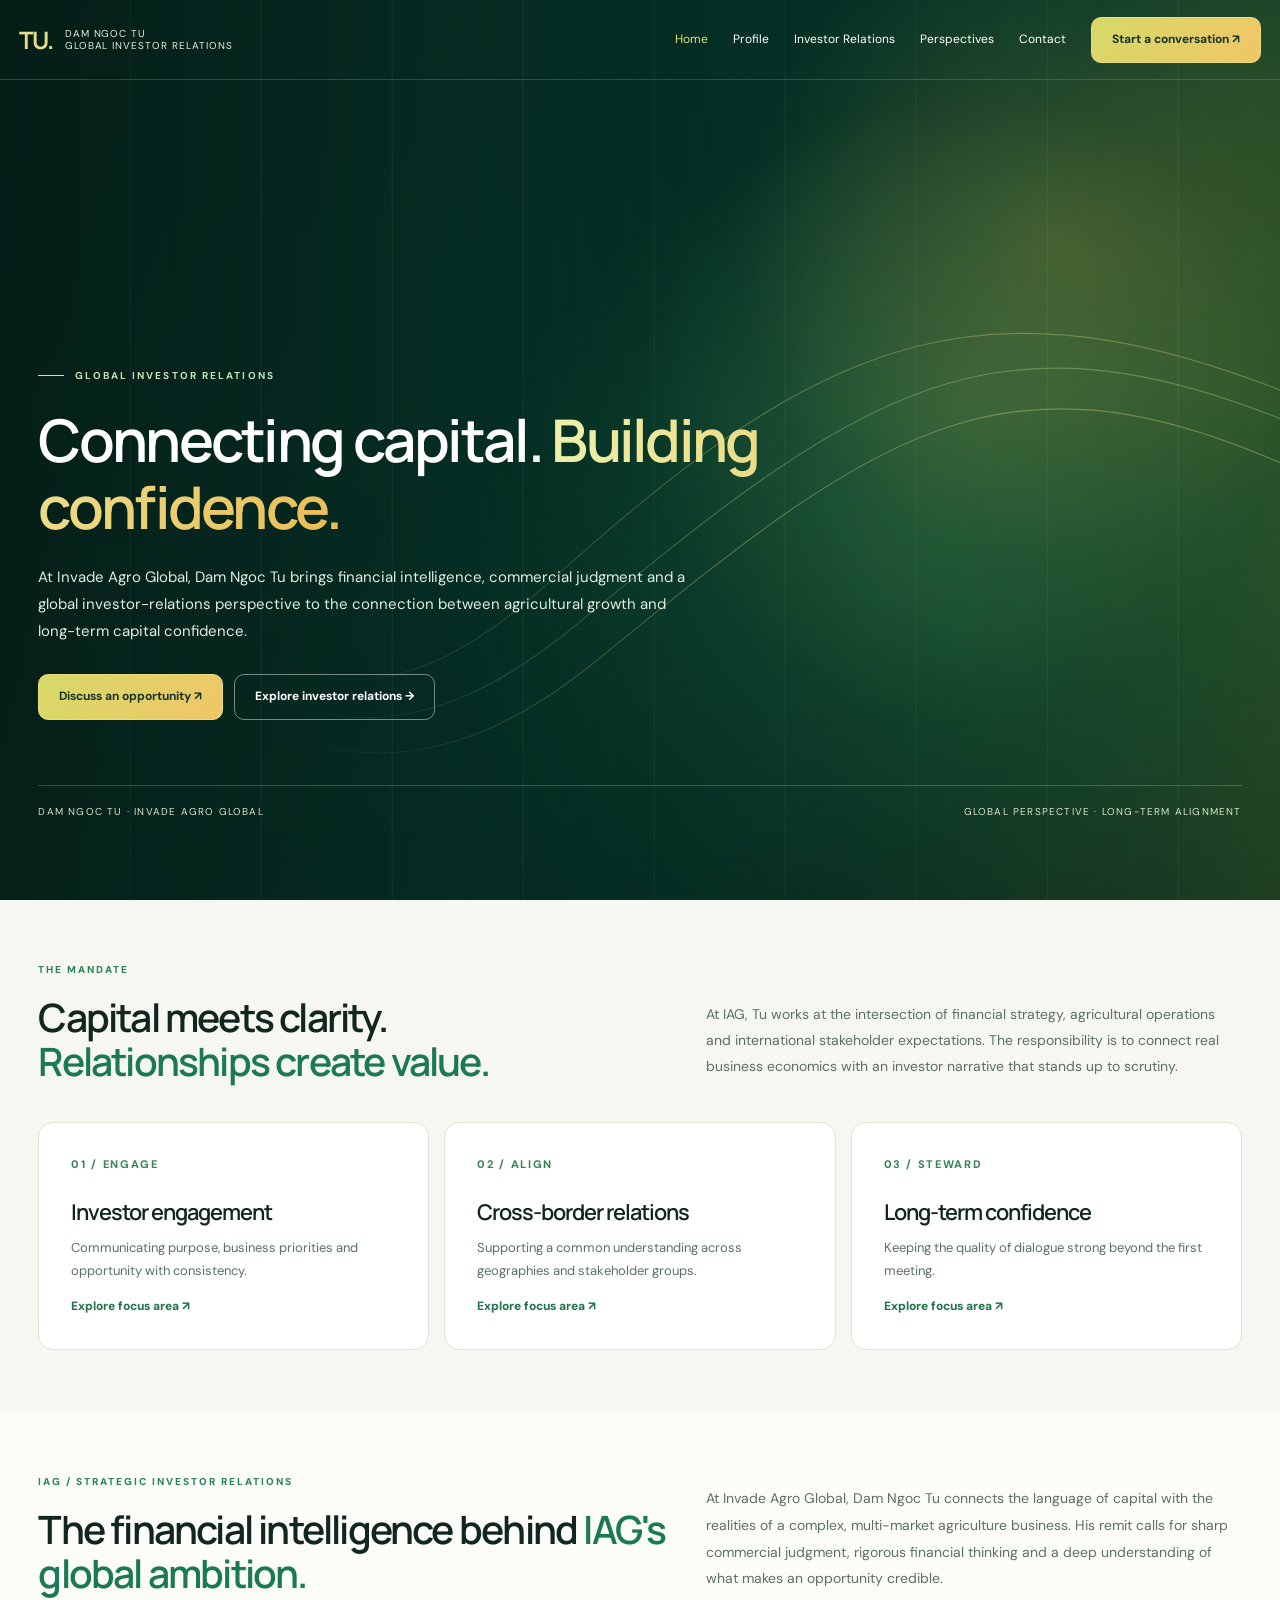
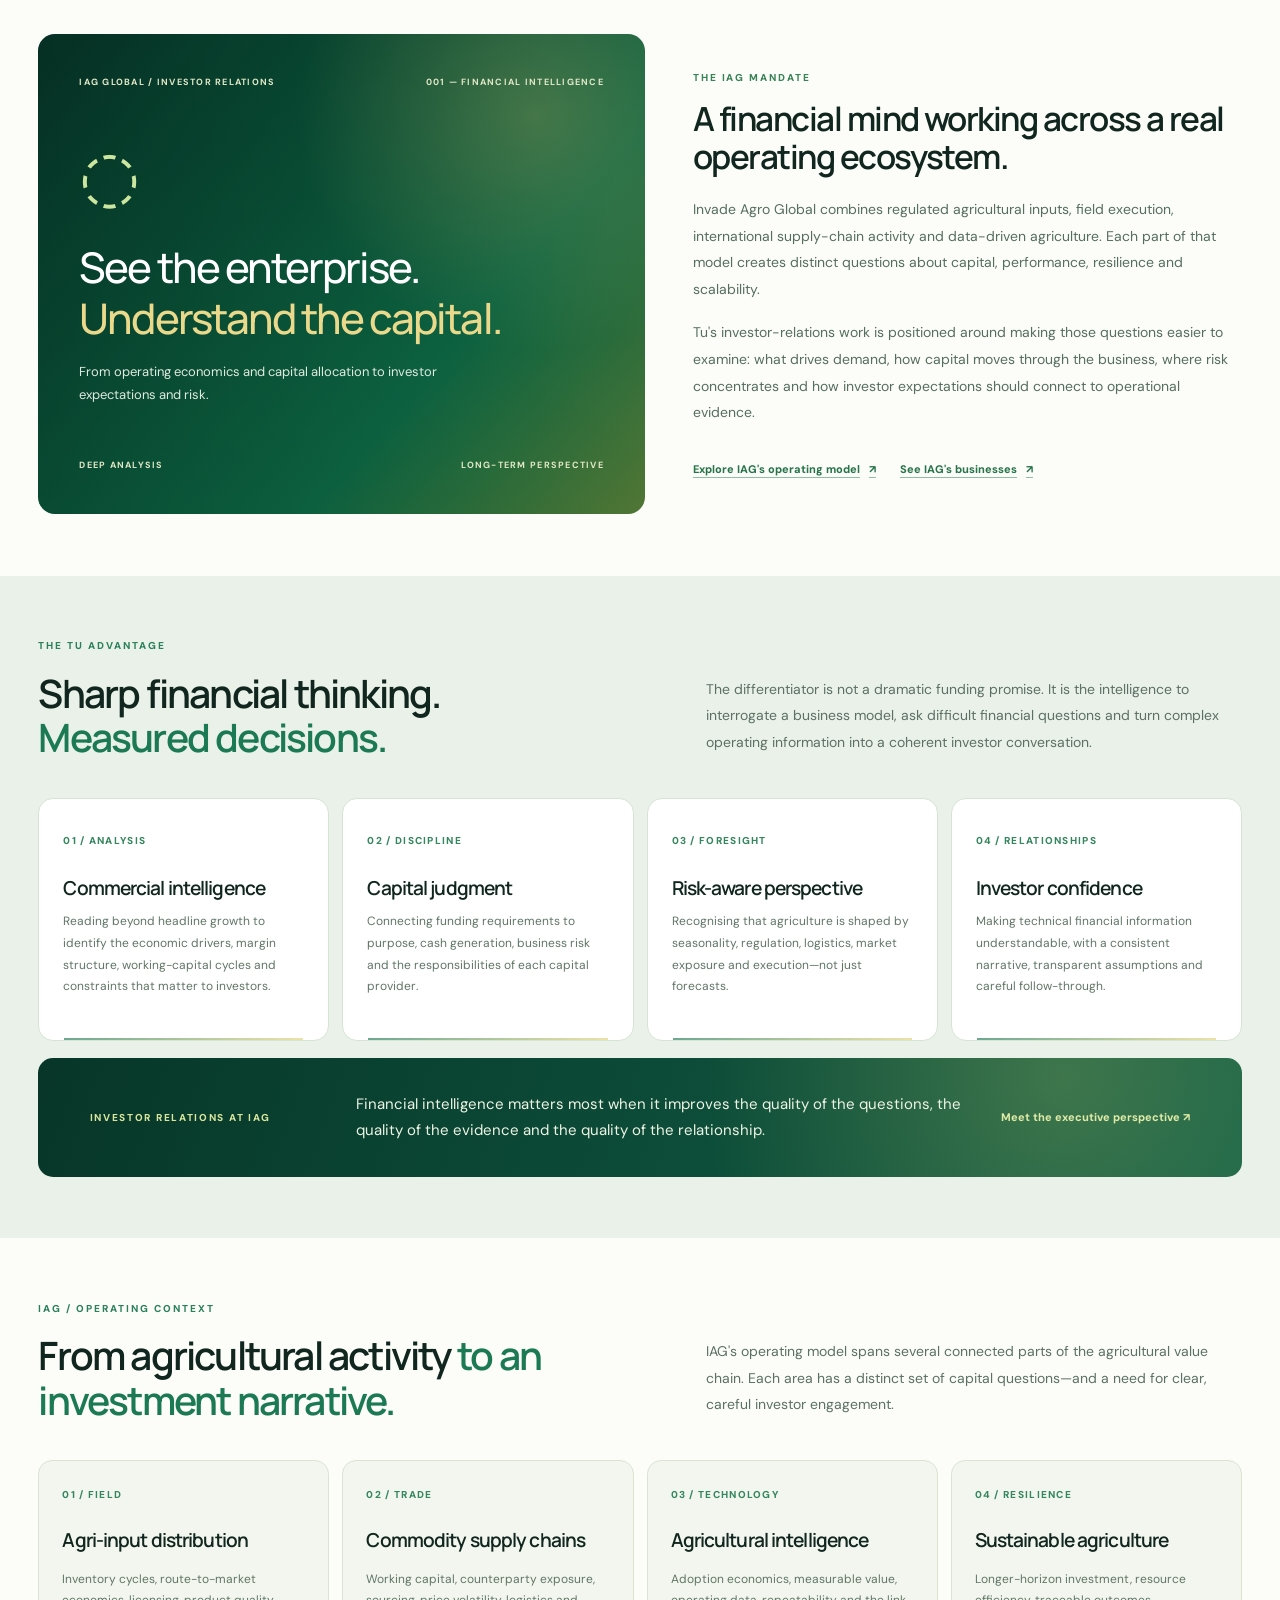
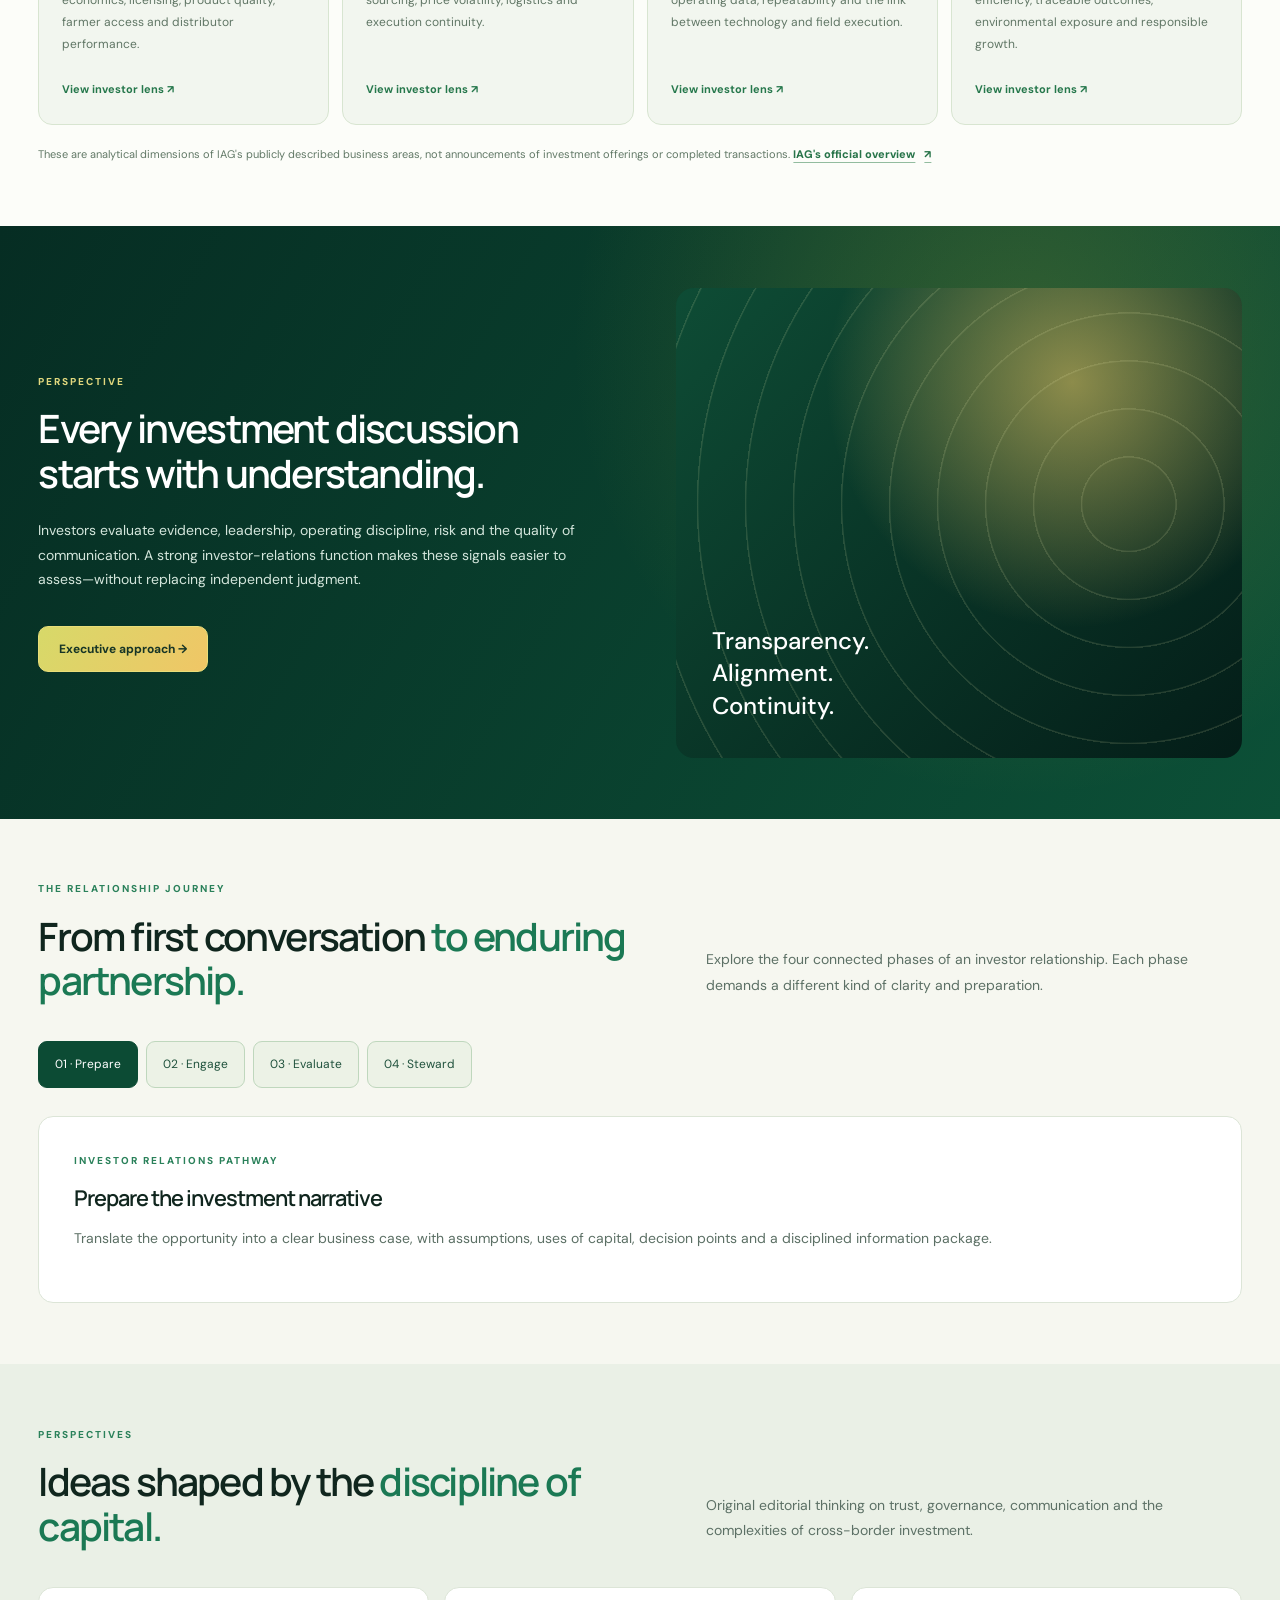
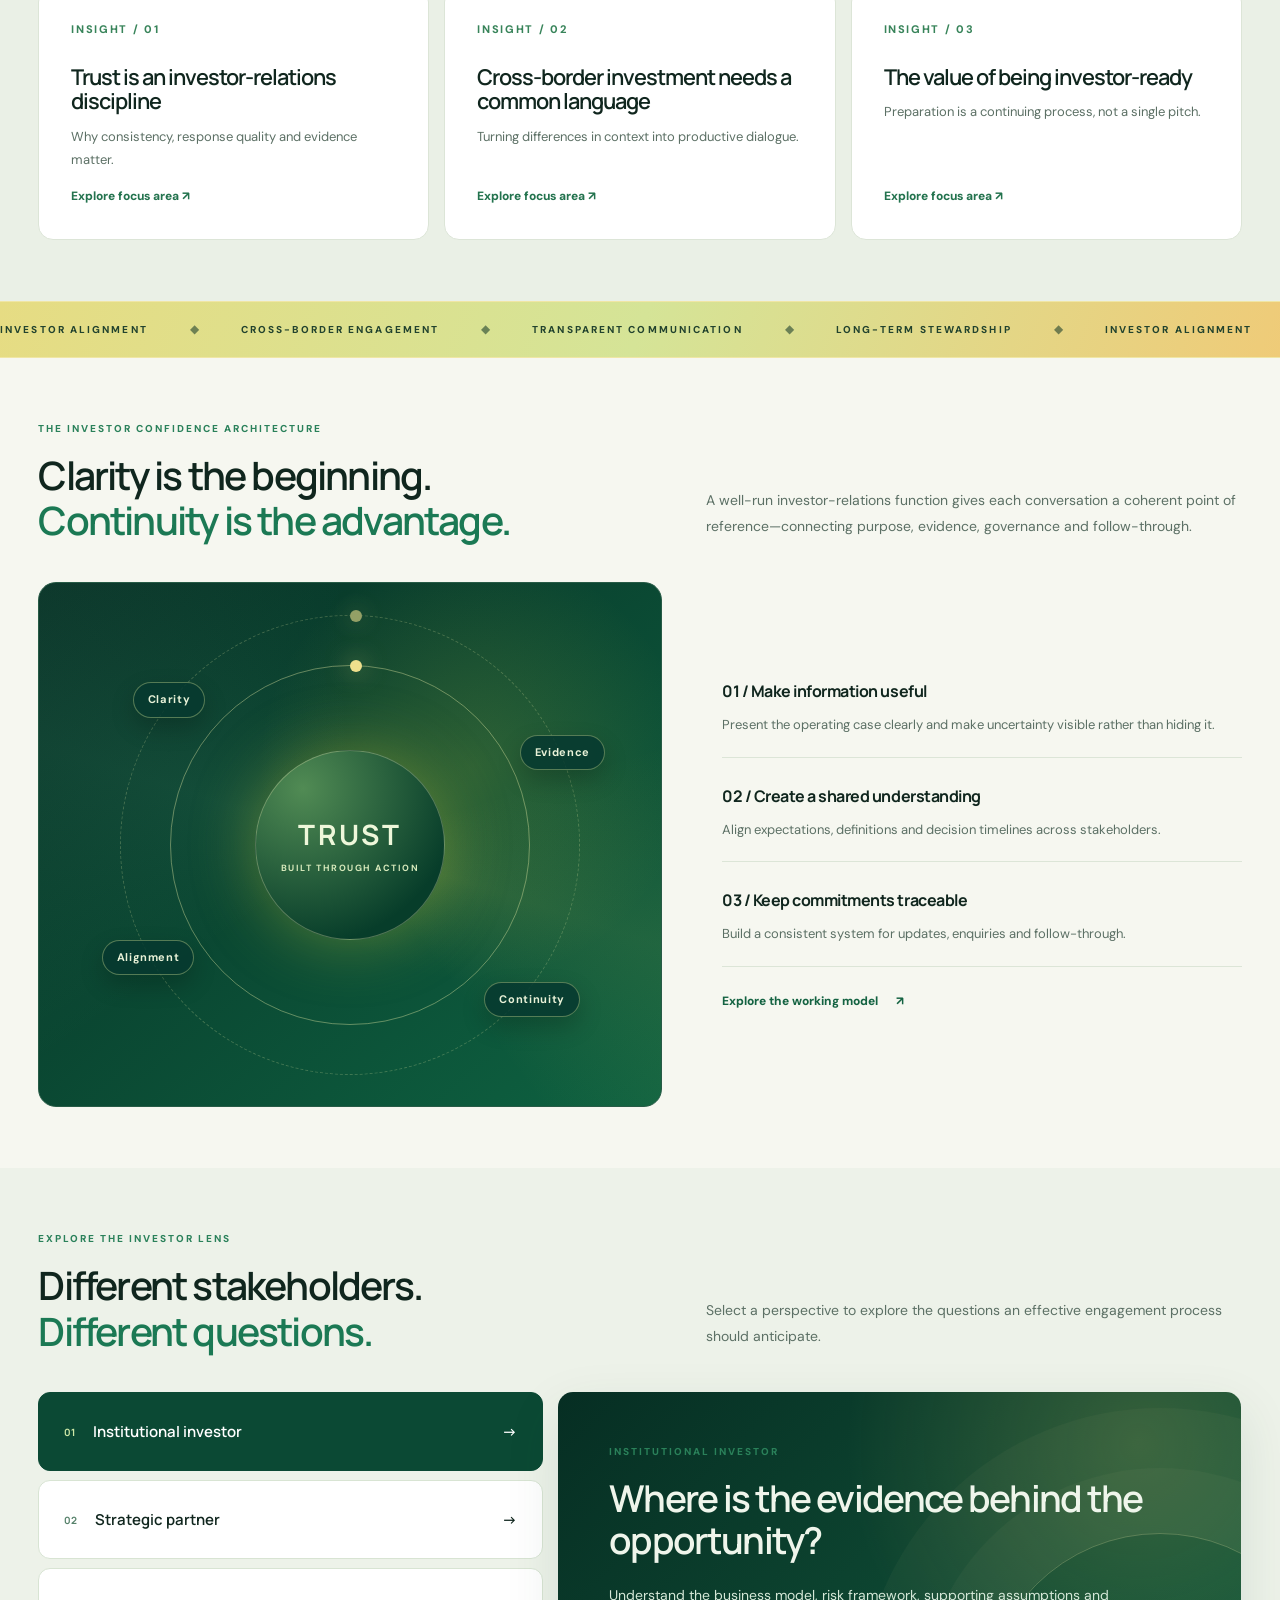
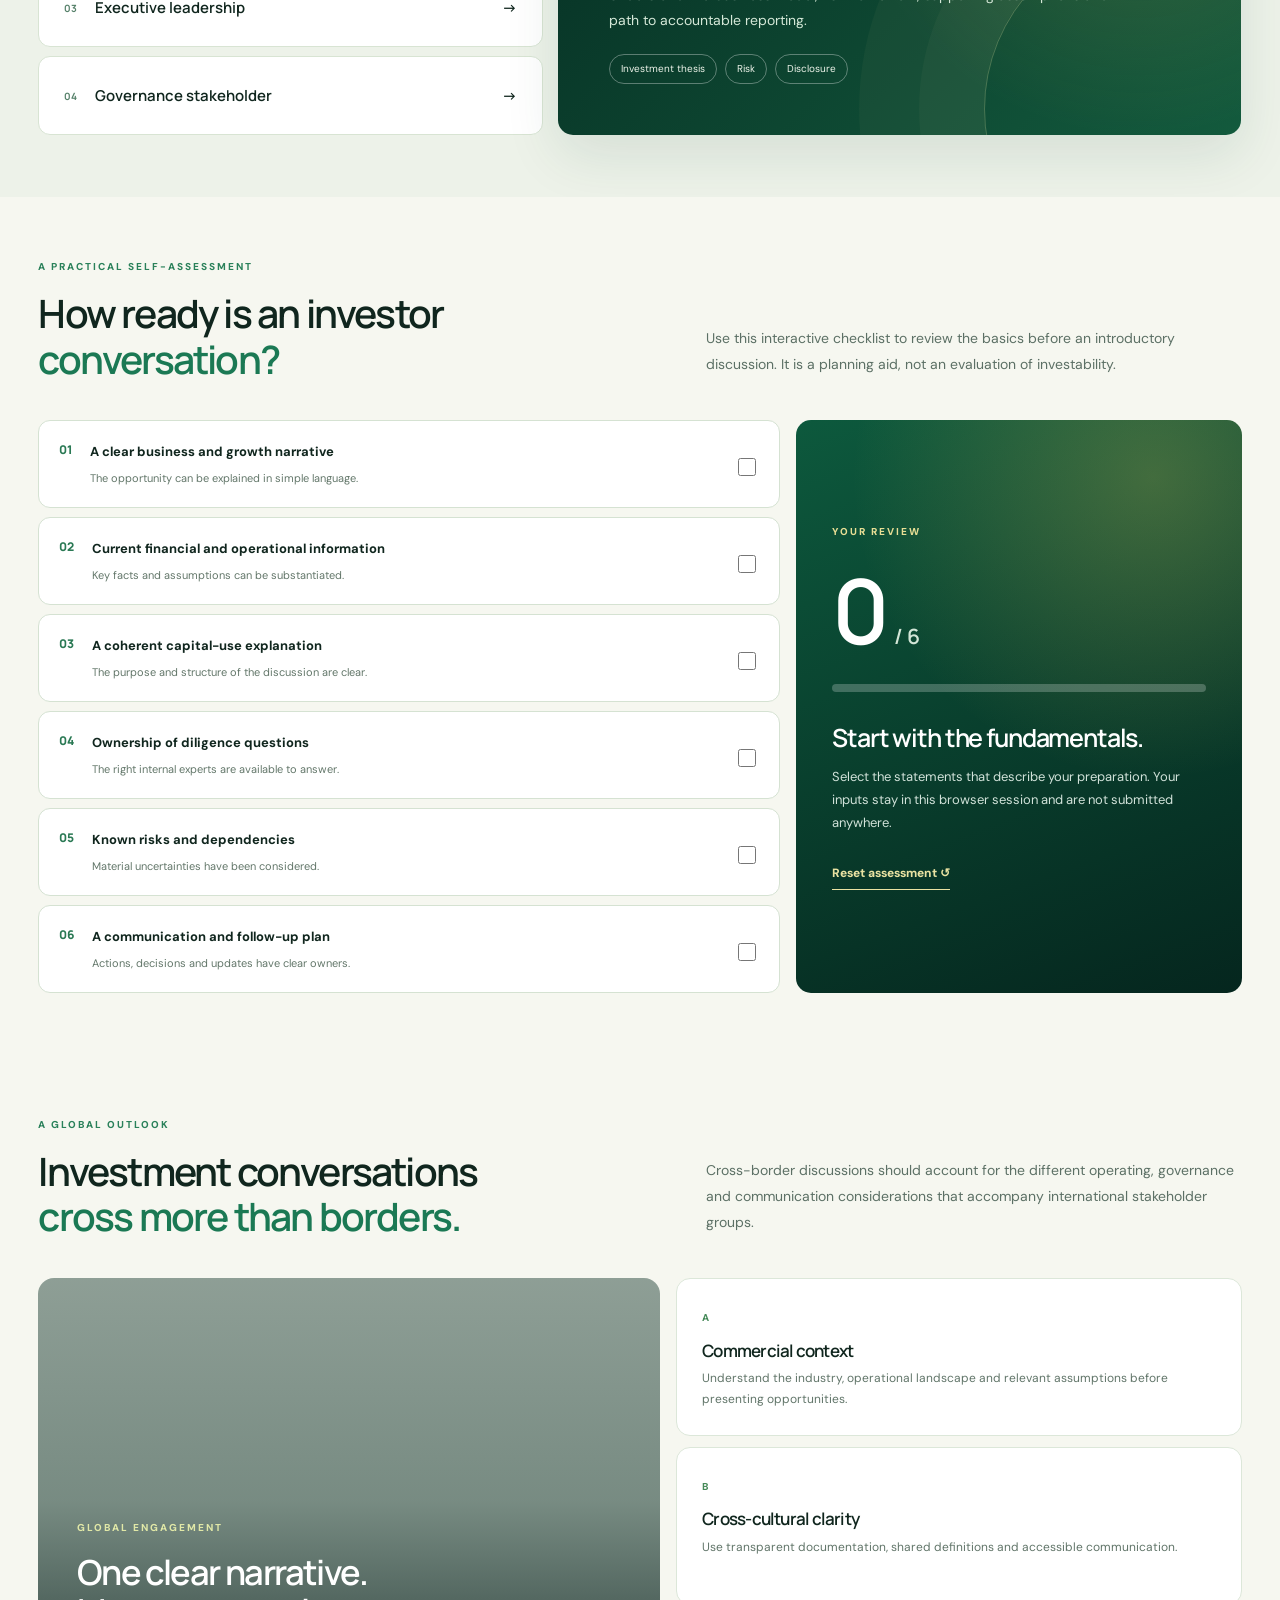
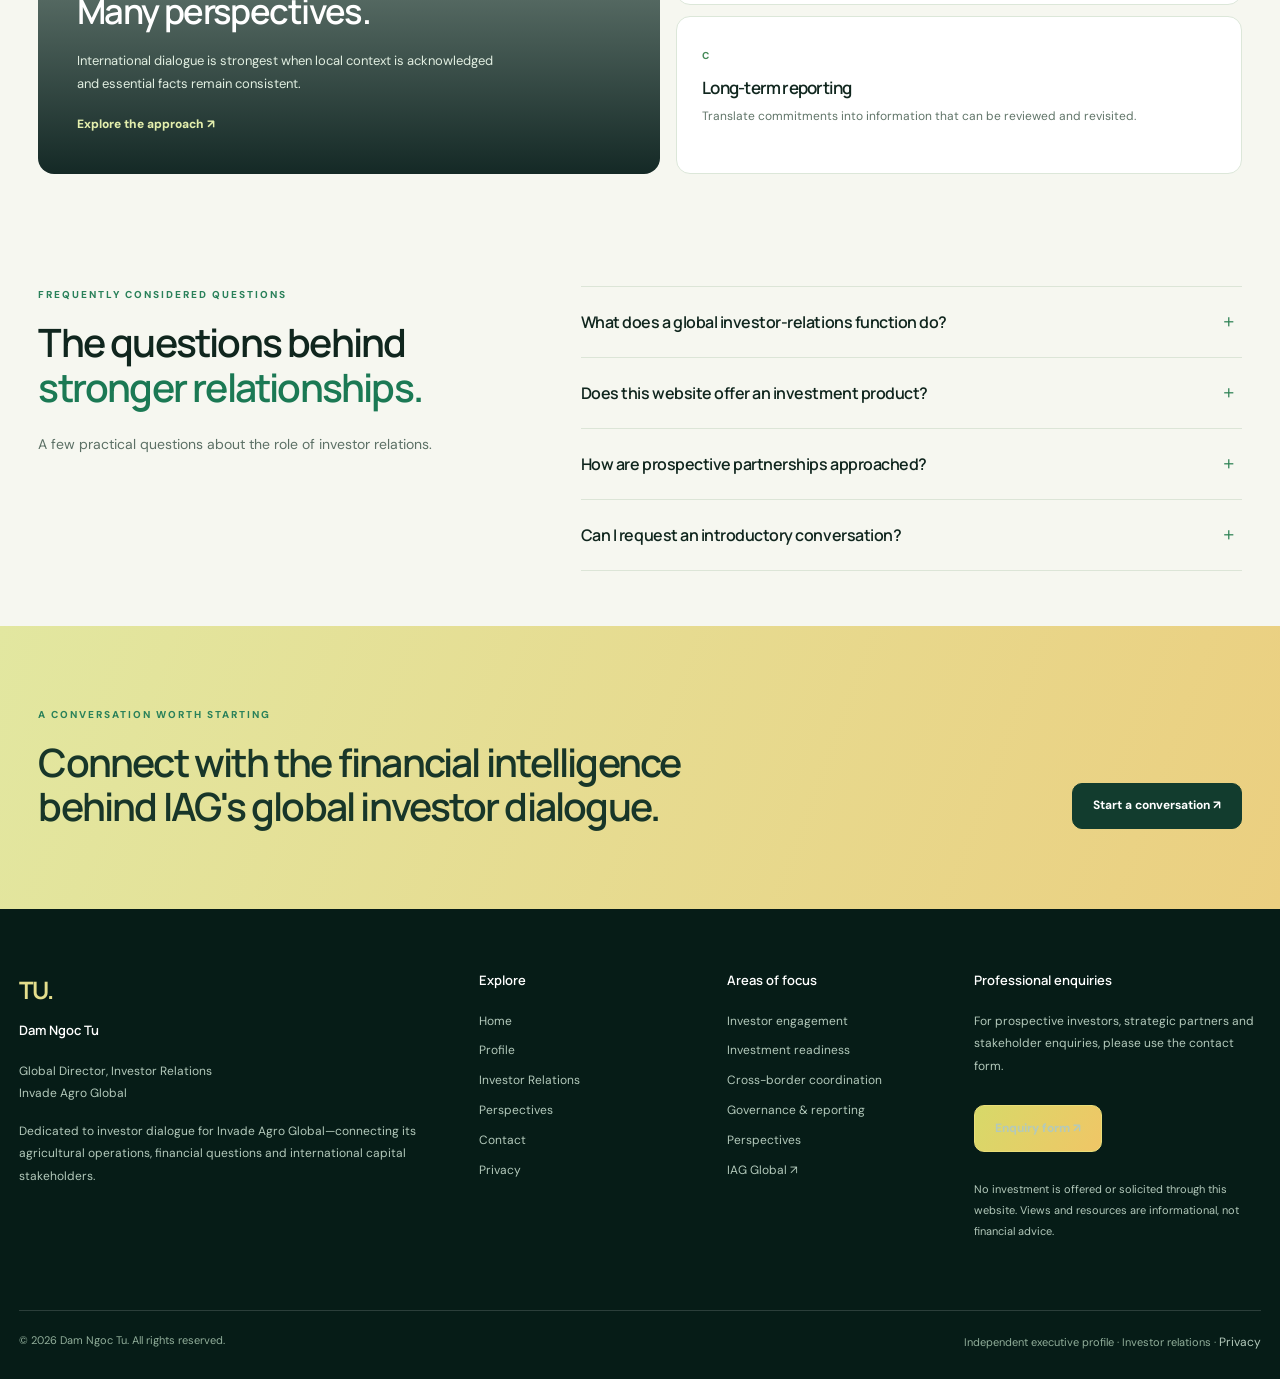
==== commit 5eb854c3: "Add Playwright responsive QA for six pages at ten breakpoints" ====
--- a/index.html
+++ b/index.html
@@ -4,4 +4,4 @@
 <section class="section shell ui-section alt-section" aria-label="Explore the investor lens"><div class="section-intro fadein"><div><div class="kicker">Explore the investor lens</div><h2>Different stakeholders.<br><span class='accent'>Different questions.</span></h2></div><p>Select a perspective to explore the questions an effective engagement process should anticipate.</p></div><div class="lens-layout"><div class="lens-options" role="tablist" aria-label="Stakeholder perspectives"><button class="lens-choice active" role="tab" aria-selected="true" data-lens="institutional"><b>01</b><span>Institutional investor</span><em>→</em></button><button class="lens-choice" role="tab" aria-selected="false" data-lens="strategic"><b>02</b><span>Strategic partner</span><em>→</em></button><button class="lens-choice" role="tab" aria-selected="false" data-lens="leadership"><b>03</b><span>Executive leadership</span><em>→</em></button><button class="lens-choice" role="tab" aria-selected="false" data-lens="governance"><b>04</b><span>Governance stakeholder</span><em>→</em></button></div><div class="lens-stage" id="lens-stage" role="tabpanel" aria-live="polite"><span class="kicker">Institutional investor</span><h3>Where is the evidence behind the opportunity?</h3><p>Understand the business model, risk framework, supporting assumptions and path to accountable reporting.</p><div class="lens-tags"><span>Investment thesis</span><span>Risk</span><span>Disclosure</span></div></div></div></section>
 <section class="section shell ui-section readiness-section" aria-label="A practical self-assessment"><div class="section-intro fadein"><div><div class="kicker">A practical self-assessment</div><h2>How ready is an investor<br><span class='accent'>conversation?</span></h2></div><p>Use this interactive checklist to review the basics before an introductory discussion. It is a planning aid, not an evaluation of investability.</p></div><div class="readiness-layout"><div class="readiness-list" id="readiness-checklist"><label class="readiness-check"><input type="checkbox" data-ready aria-label="A clear business and growth narrative"><span class="check-face">01</span><span><b>A clear business and growth narrative</b><small>The opportunity can be explained in simple language.</small></span></label><label class="readiness-check"><input type="checkbox" data-ready aria-label="Current financial and operational information"><span class="check-face">02</span><span><b>Current financial and operational information</b><small>Key facts and assumptions can be substantiated.</small></span></label><label class="readiness-check"><input type="checkbox" data-ready aria-label="A coherent capital-use explanation"><span class="check-face">03</span><span><b>A coherent capital-use explanation</b><small>The purpose and structure of the discussion are clear.</small></span></label><label class="readiness-check"><input type="checkbox" data-ready aria-label="Ownership of diligence questions"><span class="check-face">04</span><span><b>Ownership of diligence questions</b><small>The right internal experts are available to answer.</small></span></label><label class="readiness-check"><input type="checkbox" data-ready aria-label="Known risks and dependencies"><span class="check-face">05</span><span><b>Known risks and dependencies</b><small>Material uncertainties have been considered.</small></span></label><label class="readiness-check"><input type="checkbox" data-ready aria-label="A communication and follow-up plan"><span class="check-face">06</span><span><b>A communication and follow-up plan</b><small>Actions, decisions and updates have clear owners.</small></span></label></div><aside class="readiness-result"><span class="kicker">Your review</span><div class="readiness-number" id="ready-count" aria-live="polite">0 <small>/ 6</small></div><div class="readiness-meter"><span id="ready-meter" style="width:0%"></span></div><h3 id="ready-title">Start with the fundamentals.</h3><p id="ready-copy">Select the statements that describe your preparation. Your inputs stay in this browser session and are not submitted anywhere.</p><button id="ready-reset" class="text-button" type="button">Reset assessment ↺</button></aside></div></section>
 <section class="section shell ui-section " aria-label="A global outlook"><div class="section-intro fadein"><div><div class="kicker">A global outlook</div><h2>Investment conversations<br><span class='accent'>cross more than borders.</span></h2></div><p>Cross-border discussions should account for the different operating, governance and communication considerations that accompany international stakeholder groups.</p></div><div class="global-grid"><div class="image-story image-story-city fadein"><span class="kicker">Global engagement</span><h3>One clear narrative.<br>Many perspectives.</h3><p>International dialogue is strongest when local context is acknowledged and essential facts remain consistent.</p><a class="inline-link light-link" href="/expertise.html">Explore the approach ↗</a></div><div class="global-text"><article class="elevated-card fadein "><span class="index-mark">A</span><h3>Commercial context</h3><p>Understand the industry, operational landscape and relevant assumptions before presenting opportunities.</p></article><article class="elevated-card fadein "><span class="index-mark">B</span><h3>Cross-cultural clarity</h3><p>Use transparent documentation, shared definitions and accessible communication.</p></article><article class="elevated-card fadein "><span class="index-mark">C</span><h3>Long-term reporting</h3><p>Translate commitments into information that can be reviewed and revisited.</p></article></div></div></section>
-<section class="section shell ui-section compact-section" aria-label="Frequently considered questions"><div class="section-intro fadein"><div><div class="kicker">Frequently considered questions</div><h2>The questions behind<br><span class='accent'>stronger relationships.</span></h2></div><p>A few practical questions about the role of investor relations.</p></div><div class="faq-list"><details class="faq-details"><summary>What does a global investor-relations function do?<span aria-hidden="true">+</span></summary><p>It coordinates the quality and consistency of dialogue between business leadership and current or potential investors, alongside relevant internal teams and advisers.</p></details><details class="faq-details"><summary>Does this website offer an investment product?<span aria-hidden="true">+</span></summary><p>No. This website is an executive profile and general information resource. It does not constitute an offer, solicitation, advice or a representation of availability.</p></details><details class="faq-details"><summary>How are prospective partnerships approached?<span aria-hidden="true">+</span></summary><p>Start with context, mutual objectives, relevant business information and a defined discussion process. Any commercial engagement is subject to appropriate review.</p></details><details class="faq-details"><summary>Can I request an introductory conversation?<span aria-hidden="true">+</span></summary><p>Yes. Use the contact page to introduce your organisation and explain the nature of the enquiry. Submission delivery depends on the website's email configuration.</p></details></div></section></main><section class="prefooter"><div><div class="kicker">A conversation worth starting</div><h2>Connect with the financial intelligence behind IAG's global investor dialogue.</h2></div><a href="/contact.html" class="btn dark">Start a conversation ↗</a></section><footer class="foot"><div class="footer-grid"><div><div class="monogram" style="margin-bottom:17px">TU.</div><h4>Dam Ngoc Tu</h4><p>Global Director, Investor Relations<br>Invade Agro Global</p><p>Dedicated to investor dialogue for Invade Agro Global—connecting its agricultural operations, financial questions and international capital stakeholders.</p></div><div><h4>Explore</h4><a href="/">Home</a><a href="/about.html">Profile</a><a href="/expertise.html">Investor Relations</a><a href="/insights.html">Perspectives</a><a href="/contact.html">Contact</a><a href="/privacy.html">Privacy</a></div><div><h4>Areas of focus</h4><a href="/expertise.html">Investor engagement</a><a href="/expertise.html">Investment readiness</a><a href="/expertise.html">Cross-border coordination</a><a href="/expertise.html">Governance & reporting</a><a href="/insights.html">Perspectives</a><a href="https://www.invadeagro.com/" target="_blank" rel="noopener noreferrer">IAG Global ↗</a></div><div><h4>Professional enquiries</h4><p>For prospective investors, strategic partners and stakeholder enquiries, please use the contact form.</p><a href="/contact.html" class="btn" style="display:inline-flex;margin-top:13px">Enquiry form ↗</a><p style="font-size:11px;margin-top:20px">No investment is offered or solicited through this website. Views and resources are informational, not financial advice.</p></div></div><div class="foot-bottom"><span>© 2026 Dam Ngoc Tu. All rights reserved.</span><span>Independent executive profile · Investor relations · <a style="display:inline" href="/privacy.html">Privacy</a></span></div></footer></body></html>+<section class="section shell ui-section compact-section faq-layout" aria-label="Frequently considered questions"><div class="section-intro fadein"><div><div class="kicker">Frequently considered questions</div><h2>The questions behind<br><span class='accent'>stronger relationships.</span></h2></div><p>A few practical questions about the role of investor relations.</p></div><div class="faq-list"><details class="faq-details"><summary>What does a global investor-relations function do?<span aria-hidden="true">+</span></summary><p>It coordinates the quality and consistency of dialogue between business leadership and current or potential investors, alongside relevant internal teams and advisers.</p></details><details class="faq-details"><summary>Does this website offer an investment product?<span aria-hidden="true">+</span></summary><p>No. This website is an executive profile and general information resource. It does not constitute an offer, solicitation, advice or a representation of availability.</p></details><details class="faq-details"><summary>How are prospective partnerships approached?<span aria-hidden="true">+</span></summary><p>Start with context, mutual objectives, relevant business information and a defined discussion process. Any commercial engagement is subject to appropriate review.</p></details><details class="faq-details"><summary>Can I request an introductory conversation?<span aria-hidden="true">+</span></summary><p>Yes. Use the contact page to introduce your organisation and explain the nature of the enquiry. Submission delivery depends on the website's email configuration.</p></details></div></section></main><section class="prefooter"><div><div class="kicker">A conversation worth starting</div><h2>Connect with the financial intelligence behind IAG's global investor dialogue.</h2></div><a href="/contact.html" class="btn dark">Start a conversation ↗</a></section><footer class="foot"><div class="footer-grid"><div><div class="monogram" style="margin-bottom:17px">TU.</div><h4>Dam Ngoc Tu</h4><p>Global Director, Investor Relations<br>Invade Agro Global</p><p>Dedicated to investor dialogue for Invade Agro Global—connecting its agricultural operations, financial questions and international capital stakeholders.</p></div><div><h4>Explore</h4><a href="/">Home</a><a href="/about.html">Profile</a><a href="/expertise.html">Investor Relations</a><a href="/insights.html">Perspectives</a><a href="/contact.html">Contact</a><a href="/privacy.html">Privacy</a></div><div><h4>Areas of focus</h4><a href="/expertise.html">Investor engagement</a><a href="/expertise.html">Investment readiness</a><a href="/expertise.html">Cross-border coordination</a><a href="/expertise.html">Governance & reporting</a><a href="/insights.html">Perspectives</a><a href="https://www.invadeagro.com/" target="_blank" rel="noopener noreferrer">IAG Global ↗</a></div><div><h4>Professional enquiries</h4><p>For prospective investors, strategic partners and stakeholder enquiries, please use the contact form.</p><a href="/contact.html" class="btn" style="display:inline-flex;margin-top:13px">Enquiry form ↗</a><p style="font-size:11px;margin-top:20px">No investment is offered or solicited through this website. Views and resources are informational, not financial advice.</p></div></div><div class="foot-bottom"><span>© 2026 Dam Ngoc Tu. All rights reserved.</span><span>Independent executive profile · Investor relations · <a style="display:inline" href="/privacy.html">Privacy</a></span></div></footer></body></html>
--- a/assets/site.css
+++ b/assets/site.css
@@ -279,3 +279,103 @@
 @media(max-width:800px){.tu-opening,.tu-profile-grid,.tu-dedication,.tu-editorial-hero,.tu-lens-app,.tu-essay{grid-template-columns:1fr}.tu-opening-visual,.tu-profile-deep{min-height:400px}.tu-opening-copy,.tu-profile-text{padding:20px 0}.tu-lens-output{min-height:390px}.tu-mandate-flow{grid-template-columns:1fr}.tu-insight-bar{grid-template-columns:1fr}.tu-insight-bar>a{grid-column:auto}.tu-inquiry-grid,.tu-thesis{grid-template-columns:1fr}.tu-editorial-graphic{min-height:250px}.tu-essay{gap:13px}.tu-table-row{grid-template-columns:.7fr 1fr 1fr;gap:10px;padding:15px}}
 @media(max-width:560px){.tu-finance-grid,.tu-sector-grid,.tu-mini-grid,.tu-lens-metrics{grid-template-columns:1fr}.tu-feature,.tu-sector{min-height:220px}.tu-feature h3,.tu-sector h3{margin-top:24px}.tu-visual-top,.tu-visual-foot{font-size:8px;gap:8px}.tu-opening-visual,.tu-profile-deep{min-height:370px;padding:26px}.tu-lens-navigation,.tu-lens-output{padding:26px}.tu-table-head{display:none}.tu-table-row{grid-template-columns:1fr;gap:5px;border-bottom:1px solid #cadec6}.tu-table-row span:first-child{color:#16663f}.tu-essay{padding:23px}.tu-contact-source{flex-direction:column;align-items:flex-start}.tu-insight-bar{padding:25px}.tu-finance-grid{gap:10px}.tu-profile-deep h3{font-size:30px}}
 @media(prefers-reduced-motion:reduce){.tu-orbit-ring,.tu-editorial-graphic:before{animation:none!important}.tu-opening-visual:before{transform:none!important}}
+
+
+/* 2026-10-29 — consistent responsive composition. 3% main and 1.5% header/footer gutters remain unchanged. */
+:root{--section-rhythm:clamp(52px,4.8vw,80px)}
+html,body{width:100%;max-width:100%;overflow-x:clip}
+main{min-width:0;max-width:100%}
+.section{padding-top:var(--section-rhythm);padding-bottom:var(--section-rhythm)}
+.section.ui-section.compact-section{padding-top:clamp(46px,4vw,66px);padding-bottom:clamp(48px,4.3vw,70px)}
+.section-intro{grid-template-columns:minmax(0,1.08fr) minmax(0,.92fr);gap:clamp(20px,3vw,70px);margin-bottom:clamp(24px,3vw,40px);align-items:end}
+.section-intro>div,.section-intro>p{min-width:0}
+.section-intro>p{max-width:570px;margin:0 0 4px;line-height:1.85}
+:where(.section-intro,.split,.grid2,.grid3,.architecture,.lens-layout,.readiness-layout,.global-grid,.editorial-split,.values-board,.timeline-grid,.desk-layout,.matrix-grid,.feature-essay,.preparation-grid,.footer-grid,.tu-opening,.tu-profile-grid,.tu-dedication,.tu-editorial-hero,.tu-essay,.tu-lens-app,.tu-finance-grid,.tu-sector-grid,.tu-thesis,.tu-mandate-flow,.tu-inquiry-grid,.tu-mini-grid,.tu-insight-bar)>*{min-width:0}
+:where(.card,.elevated-card,.tu-feature,.tu-sector,.tu-inquiry,.theme-card,.intent-card){min-width:0;overflow-wrap:break-word}
+.card{display:flex;flex-direction:column}
+.card .num{margin-bottom:clamp(19px,2vw,31px)}
+.card p{margin-top:12px}
+.card>a{margin-top:auto;padding-top:14px}
+.tu-feature{min-height:232px}.tu-feature h3{margin:26px 0 12px}
+.tu-sector{min-height:230px}.tu-sector h3{margin-top:26px}
+.tu-thesis h3{margin-top:35px}
+/* FAQ: the title and accordion are siblings in one aligned grid, rather than stacked unrelated blocks */
+.section.faq-layout{display:grid;grid-template-columns:minmax(0,.84fr) minmax(0,1.16fr);gap:clamp(35px,5vw,105px);align-items:start}
+.section.faq-layout>.section-intro{display:block;align-self:start;min-width:0;margin:0}
+.section.faq-layout>.section-intro h2{max-width:570px}
+.section.faq-layout>.section-intro p{max-width:430px;margin:22px 0 0}
+.section.faq-layout>.faq-list{margin:0;max-width:none;width:100%;min-width:0;align-self:start;border-top:1px solid var(--line)}
+.section.faq-layout .faq-details{padding:0;border-bottom:1px solid var(--line)}
+.section.faq-layout .faq-details summary{display:flex;align-items:center;justify-content:space-between;min-height:70px;padding:15px 2px 15px 0;gap:20px;line-height:1.55}
+.section.faq-layout .faq-details summary span{flex:0 0 21px;text-align:center;line-height:1.2}
+.section.faq-layout .faq-details p{margin:0;padding:0 34px 22px 0;max-width:760px;line-height:1.85}
+.section.faq-layout .faq-details summary:hover,.section.faq-layout .faq-details[open] summary{color:#1c7851}
+.section.faq-layout .faq-details summary:focus-visible{outline:2px solid #21744b;outline-offset:3px;border-radius:4px}
+@media(max-width:1120px){
+ .head{min-height:72px;z-index:75}
+ .menu-toggle{display:inline-flex;align-items:center;justify-content:center;flex-shrink:0;min-height:44px;min-width:48px}
+ .nav{display:none;position:absolute;top:100%;left:0;right:0;z-index:90;flex-direction:column;align-items:stretch;gap:3px;padding:16px 3% 22px;max-height:calc(100svh - 72px);overflow-y:auto;overscroll-behavior:contain;background:#082b21;box-shadow:0 16px 36px #001c1744;border-bottom:1px solid #c7d99155}
+ .nav.open{display:flex}
+ .nav a{display:flex;align-items:center;min-height:44px;padding:10px 15px;border-radius:9px;font-size:13px;line-height:1.35}
+ .nav .nav-cta{justify-content:center;margin-top:7px;color:#163d2b}
+ .tu-insight-bar{grid-template-columns:minmax(0,.65fr) minmax(0,1.35fr);gap:15px}
+ .tu-insight-bar>a{grid-column:2}
+}
+@media(max-width:900px){
+ .section-intro{grid-template-columns:1fr;gap:13px;align-items:start}
+ .section-intro>p{margin:0;max-width:700px}
+ .section.faq-layout{grid-template-columns:1fr;gap:22px}
+ .section.faq-layout>.section-intro p{margin-top:14px;max-width:630px}
+ .section.faq-layout .faq-details summary{min-height:62px}
+ .feature-row{grid-template-columns:50px minmax(0,1fr);gap:12px}
+ .feature-row p{grid-column:2}
+ .tu-opening,.tu-profile-grid,.tu-dedication{grid-template-columns:1fr;gap:22px}
+ .tu-opening-visual,.tu-profile-deep{min-height:380px}
+ .tu-opening-copy,.tu-profile-text{padding:10px 0}
+ .data-flow{grid-template-columns:repeat(2,minmax(0,1fr))}
+ .data-flow .flow-arrow{display:none}
+ .tu-inquiry-grid{grid-template-columns:repeat(2,minmax(0,1fr))}
+ .tu-inquiry-grid>.tu-inquiry:last-child{grid-column:1/-1}
+ .tu-essay{grid-template-columns:1fr;gap:14px}
+ .tu-essay-head h3{margin-top:10px}
+ .tu-table-row{grid-template-columns:.85fr 1fr 1fr;gap:13px}
+}
+@media(max-width:700px){
+ :root{--section-rhythm:clamp(46px,8vw,62px)}
+ .section.ui-section.compact-section{padding-block:48px 52px}
+ .section.faq-layout{gap:19px}
+ .section.faq-layout .faq-details summary{font-size:14px;min-height:60px;padding:14px 0;gap:13px}
+ .section.faq-layout .faq-details p{font-size:12.5px;padding-right:24px;padding-bottom:19px}
+ .hero{min-height:max(660px,100svh)}
+ .hero.sub{min-height:565px;max-height:none}
+ .hero-inner,.hero.sub .hero-inner{padding-top:128px;padding-bottom:40px}
+ .hero-bottom{margin-top:33px;gap:9px}
+ .hero h1{overflow-wrap:break-word}
+ .head{min-height:70px}.nav{max-height:calc(100svh - 70px)}
+ .grid2,.grid3,.tu-finance-grid,.tu-sector-grid,.tu-inquiry-grid,.tu-thesis,.tu-mini-grid,.tu-insight-bar{grid-template-columns:1fr}
+ .tu-inquiry-grid>.tu-inquiry:last-child,.tu-insight-bar>a{grid-column:auto}
+ .tu-financial-table{border:0;overflow:visible;background:transparent}
+ .tu-table-head{display:none!important}
+ .tu-table-row{display:grid;grid-template-columns:1fr;gap:12px;border:1px solid #d3e2d0!important;border-radius:12px;padding:20px;margin-bottom:12px;background:white!important}
+ .tu-table-row span[data-label]:before{content:attr(data-label);display:block;font-size:10px;letter-spacing:.07em;font-weight:800;text-transform:uppercase;color:#467c58;margin-bottom:3px}
+ .tu-table-row span:first-child{font-size:15px}
+ .footer-grid{grid-template-columns:repeat(2,minmax(0,1fr));gap:25px 20px}
+}
+@media(max-width:540px){
+ .footer-grid{grid-template-columns:1fr;gap:23px}
+ .foot{padding-top:45px}.foot h4{margin-bottom:10px}.foot-bottom{gap:10px}
+ .hero-actions{gap:9px}.hero-actions .btn{min-height:44px;padding:10px 15px}
+ .hero h1{font-size:clamp(33px,9vw,48px);line-height:1.14}
+ .hero-bottom{font-size:9px;flex-direction:column;align-items:flex-start}
+ .section.faq-layout h2{font-size:clamp(27px,8vw,38px)}
+ .section.faq-layout .faq-details summary{font-size:13.5px}
+ .tu-feature,.tu-inquiry,.elevated-card,.card{padding:23px}
+ .visual-panel{min-height:310px}
+}
+@media(max-width:360px){
+ .brand-caption{font-size:8.5px;letter-spacing:.05em}
+ .monogram{font-size:22px}.brand{gap:8px}
+ .menu-toggle{min-width:45px;padding:8px}
+ .hero h1{font-size:32px}.hero-copy{font-size:13px}
+ .section.faq-layout .faq-details summary{font-size:13px}
+}
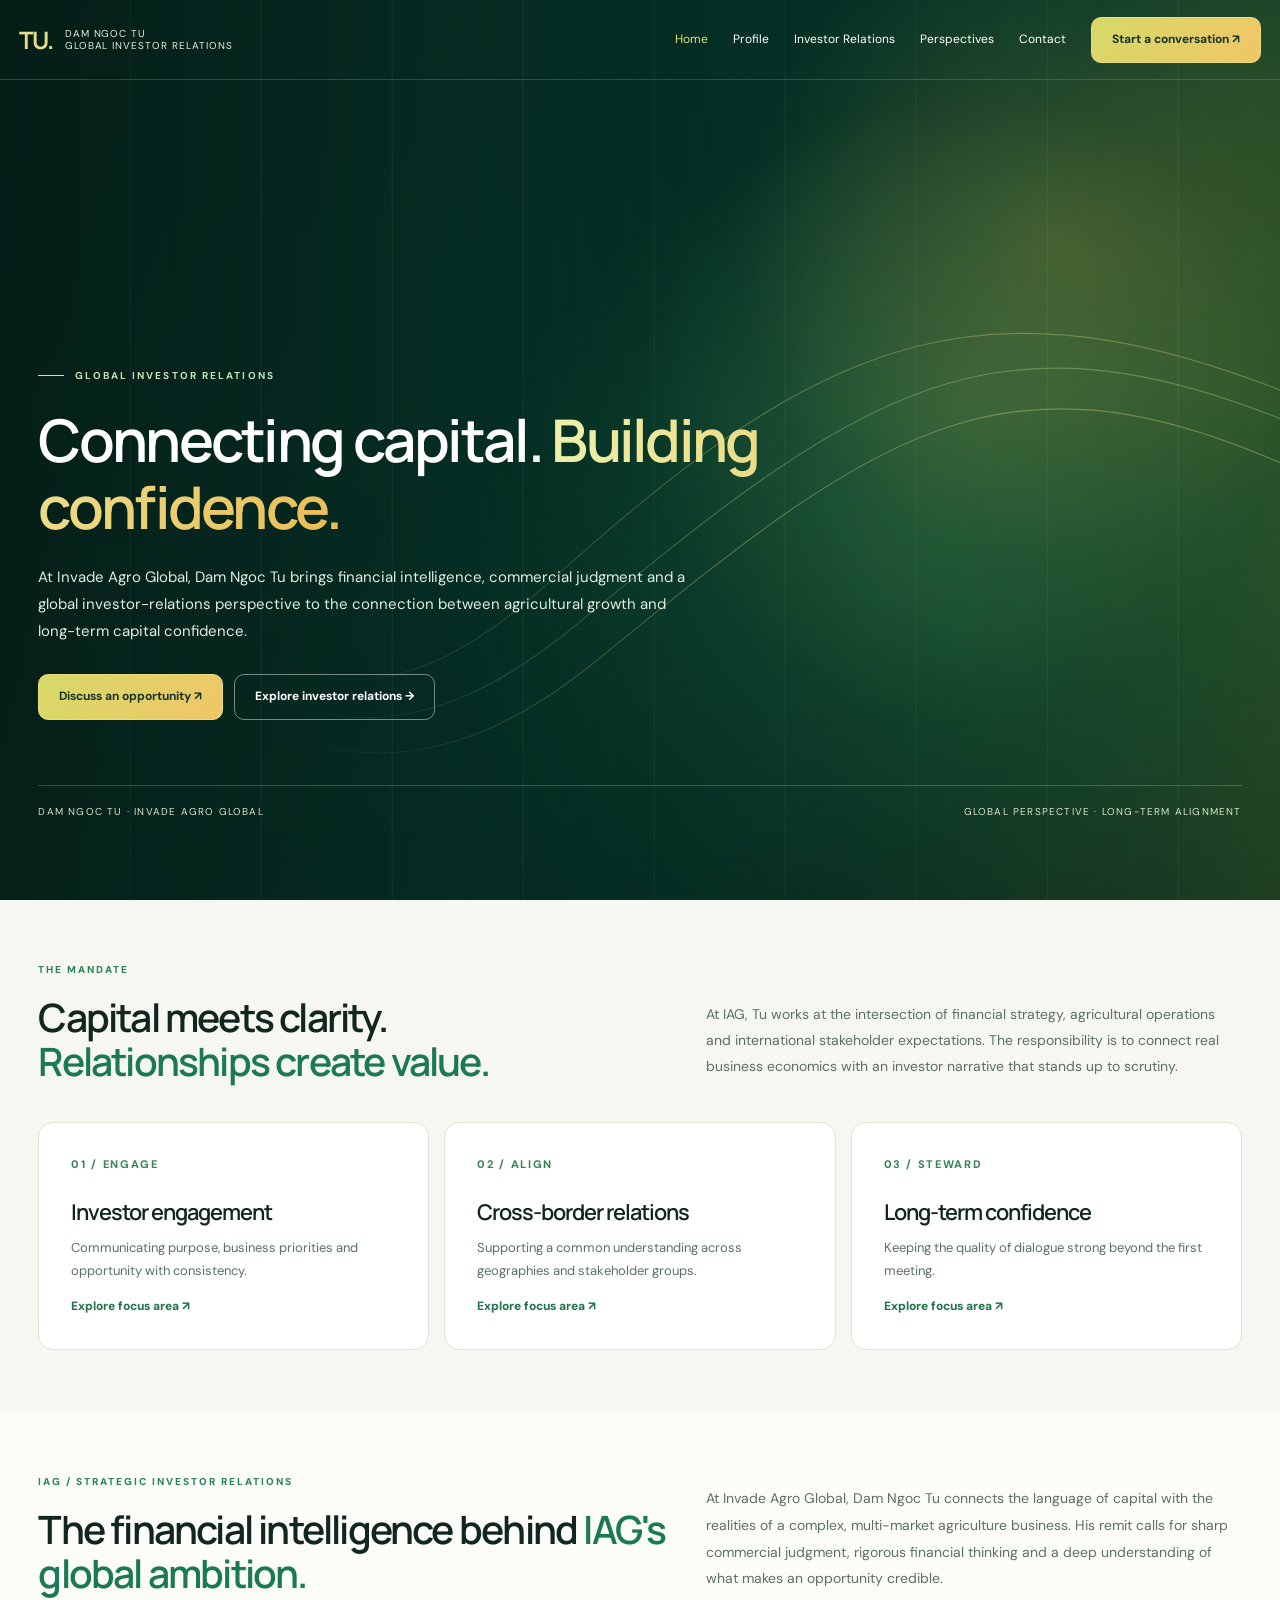
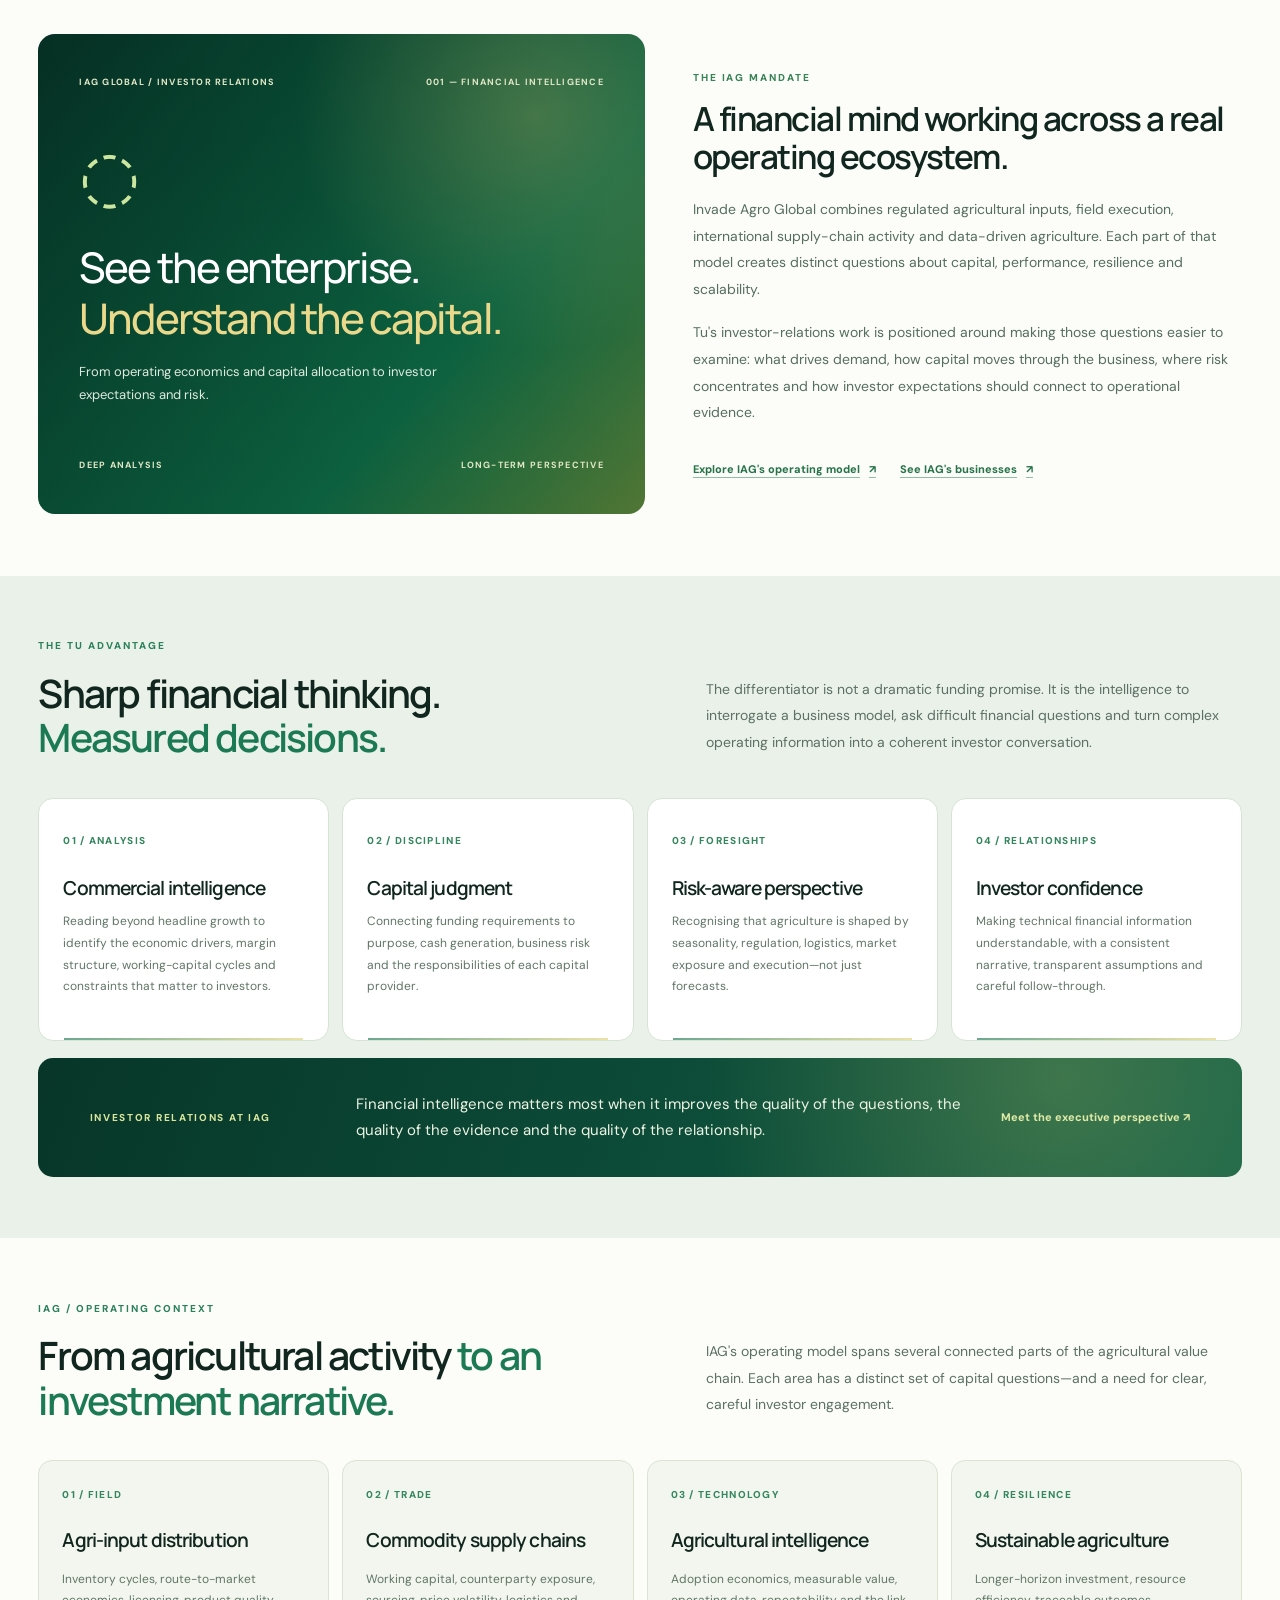
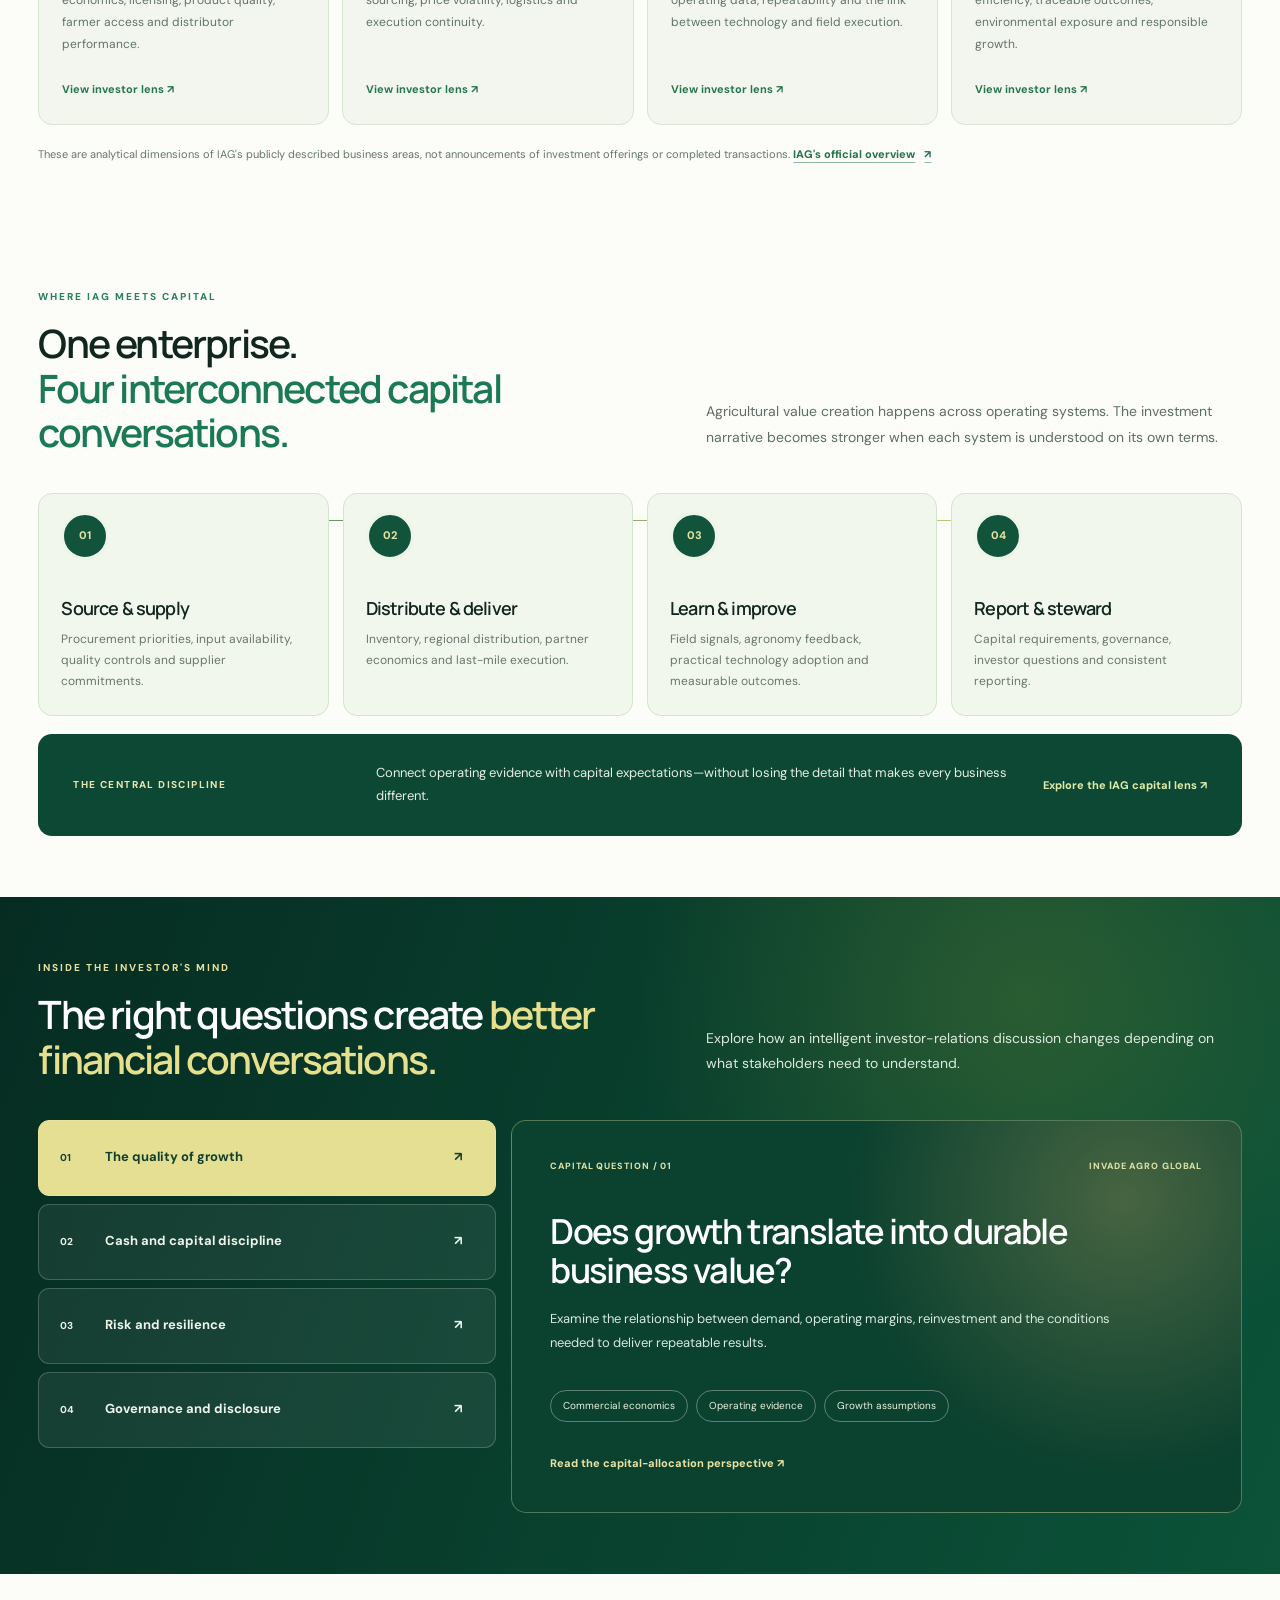
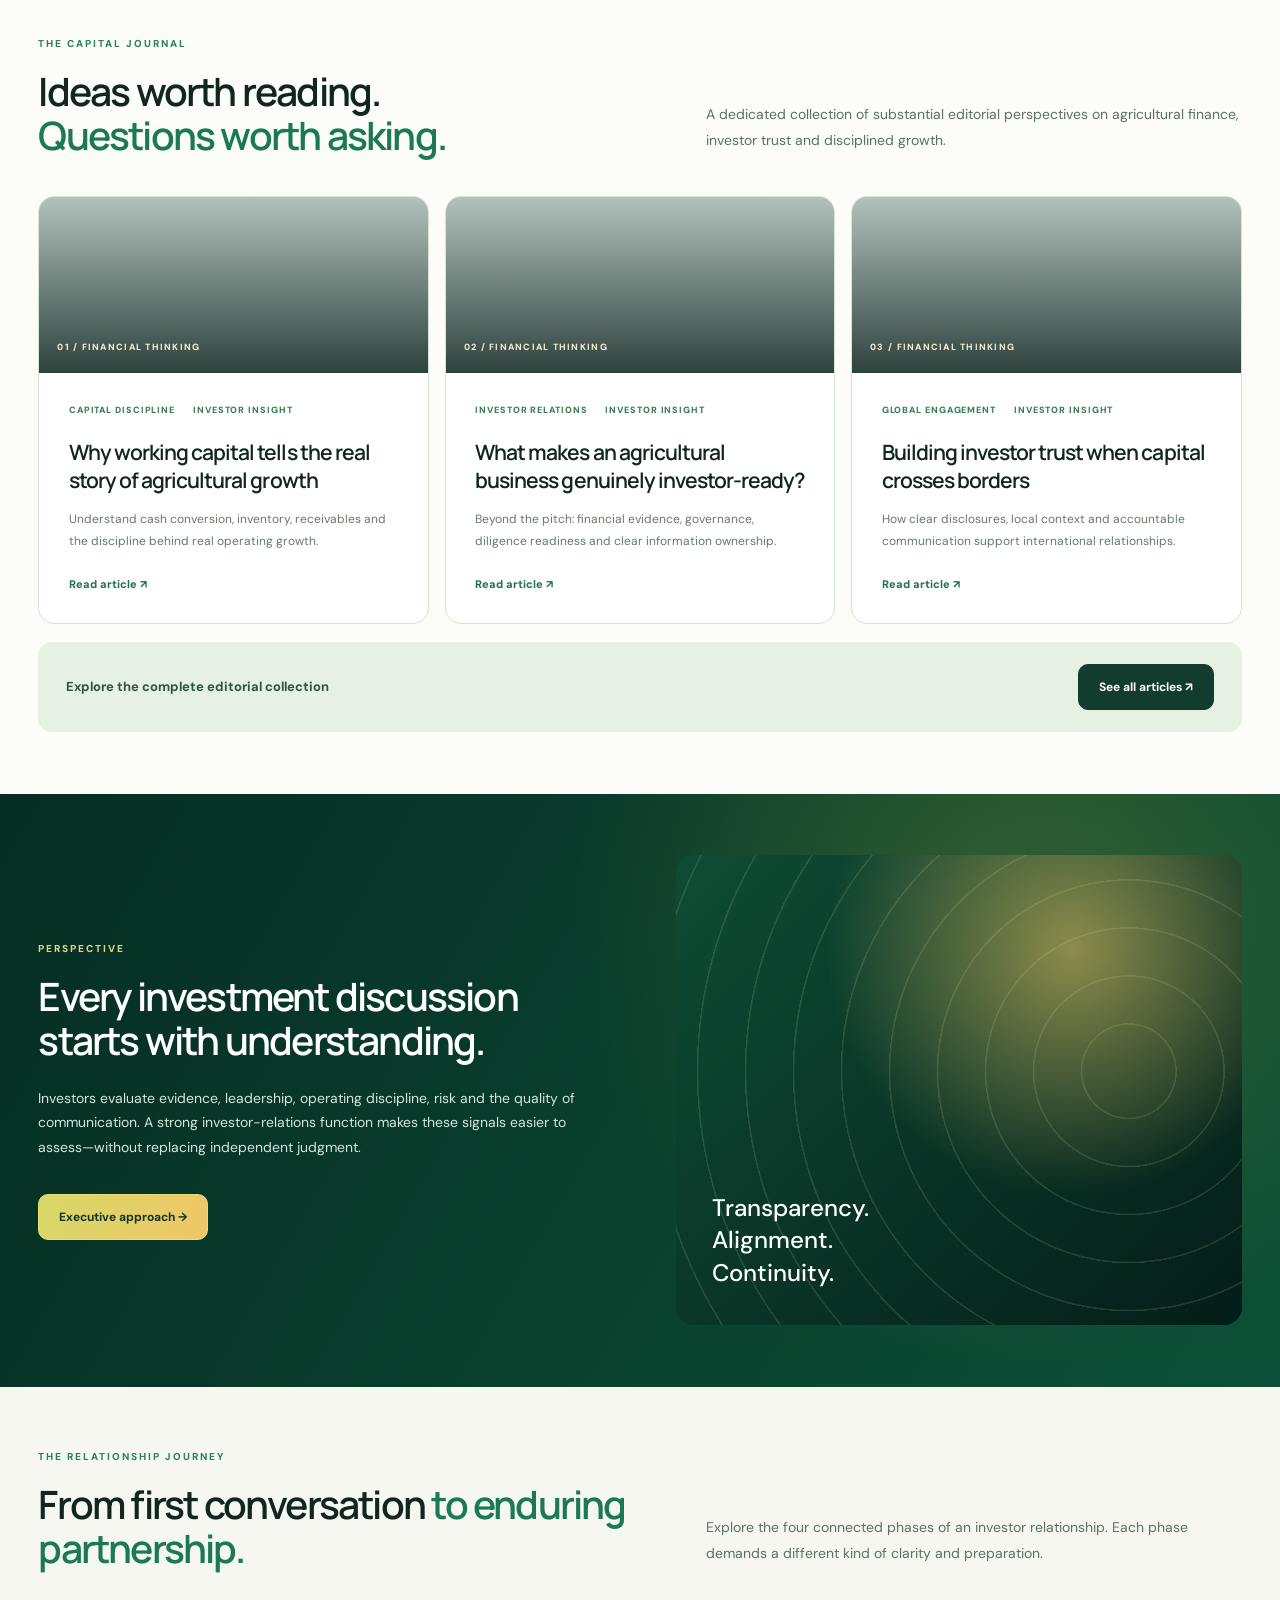
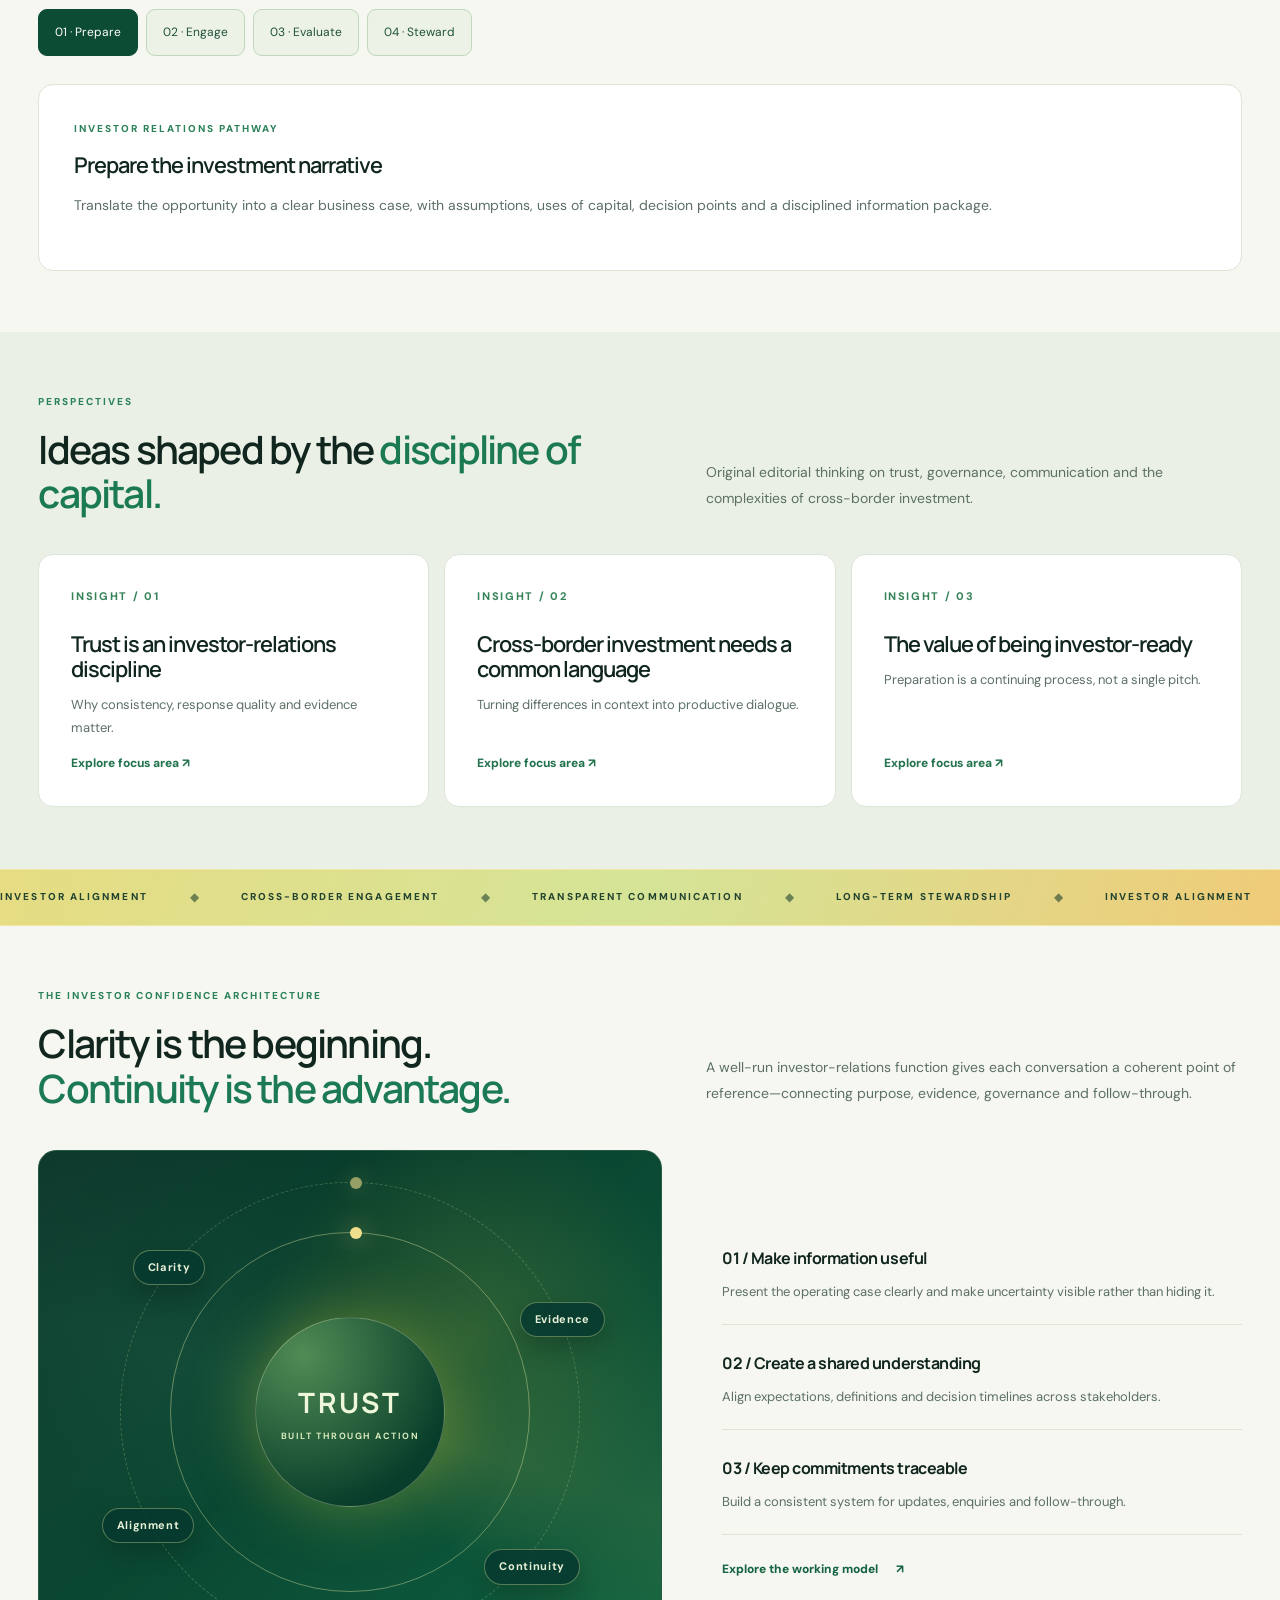
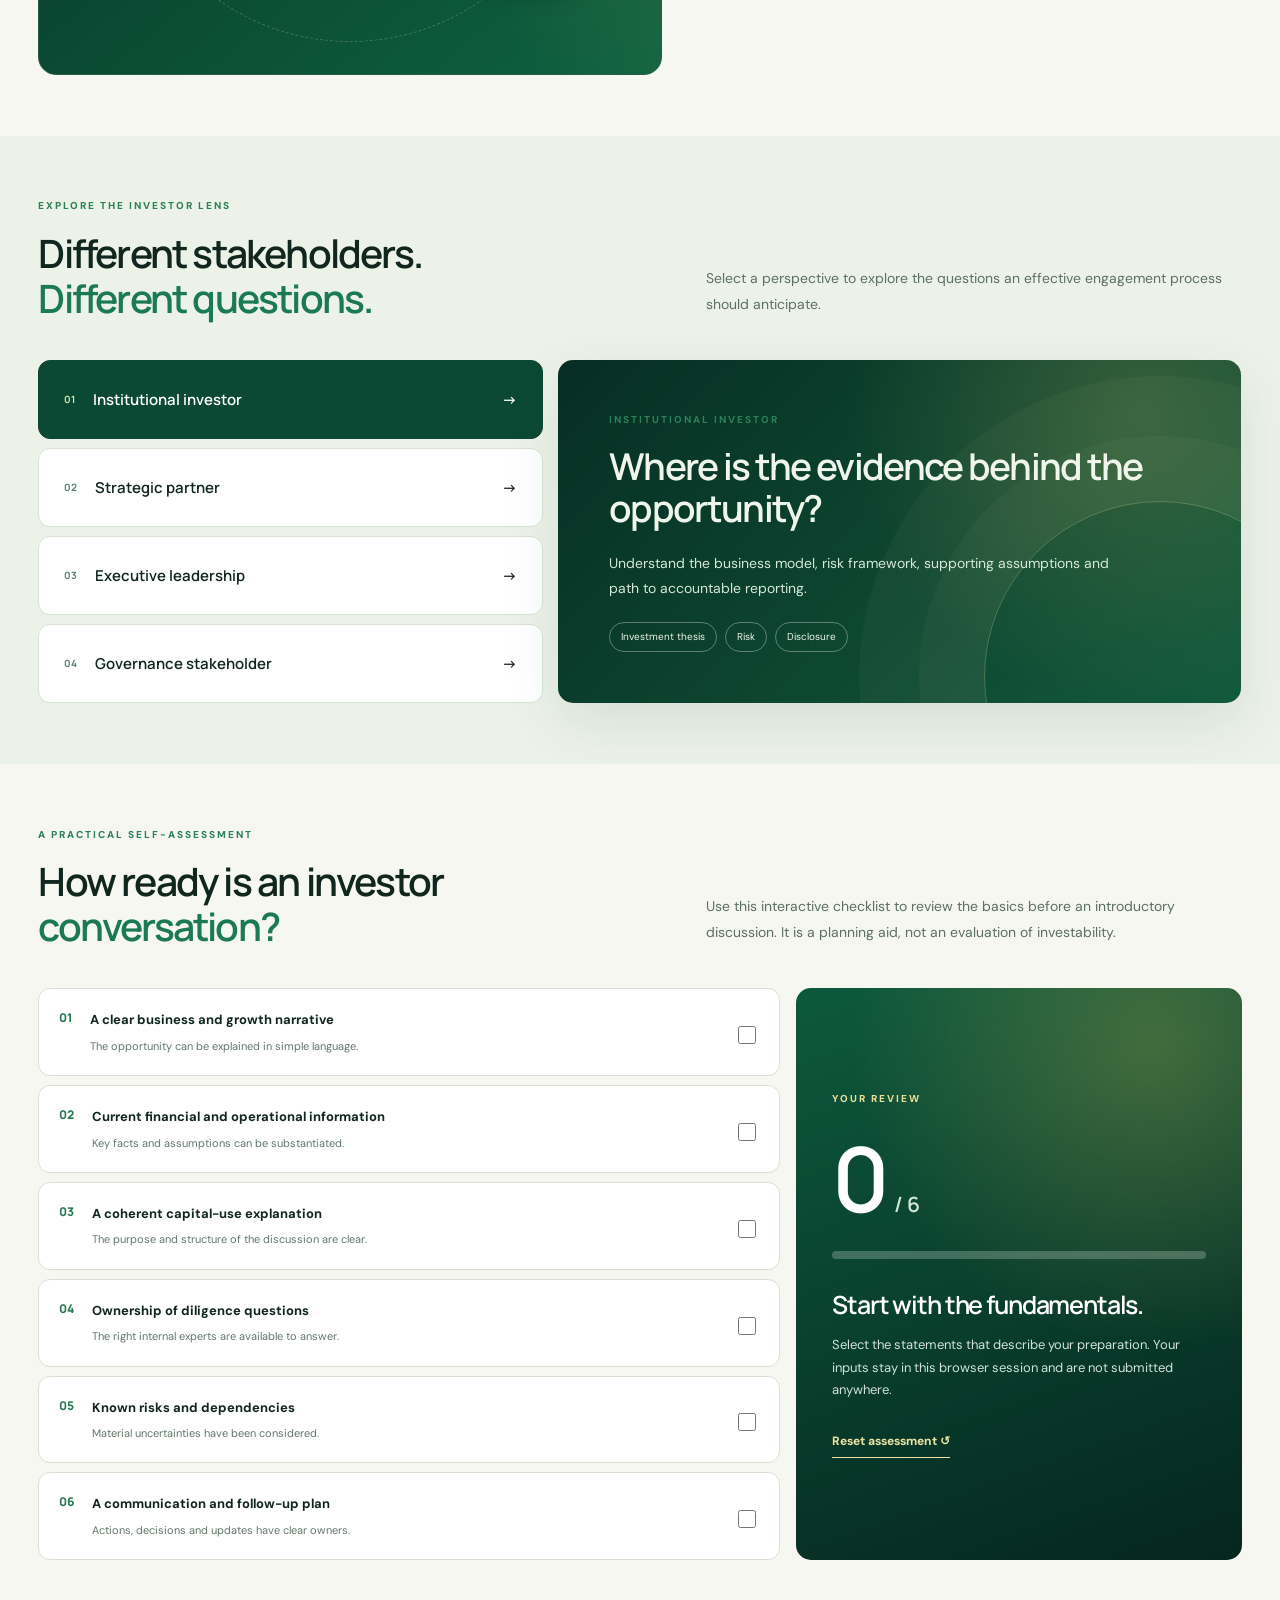
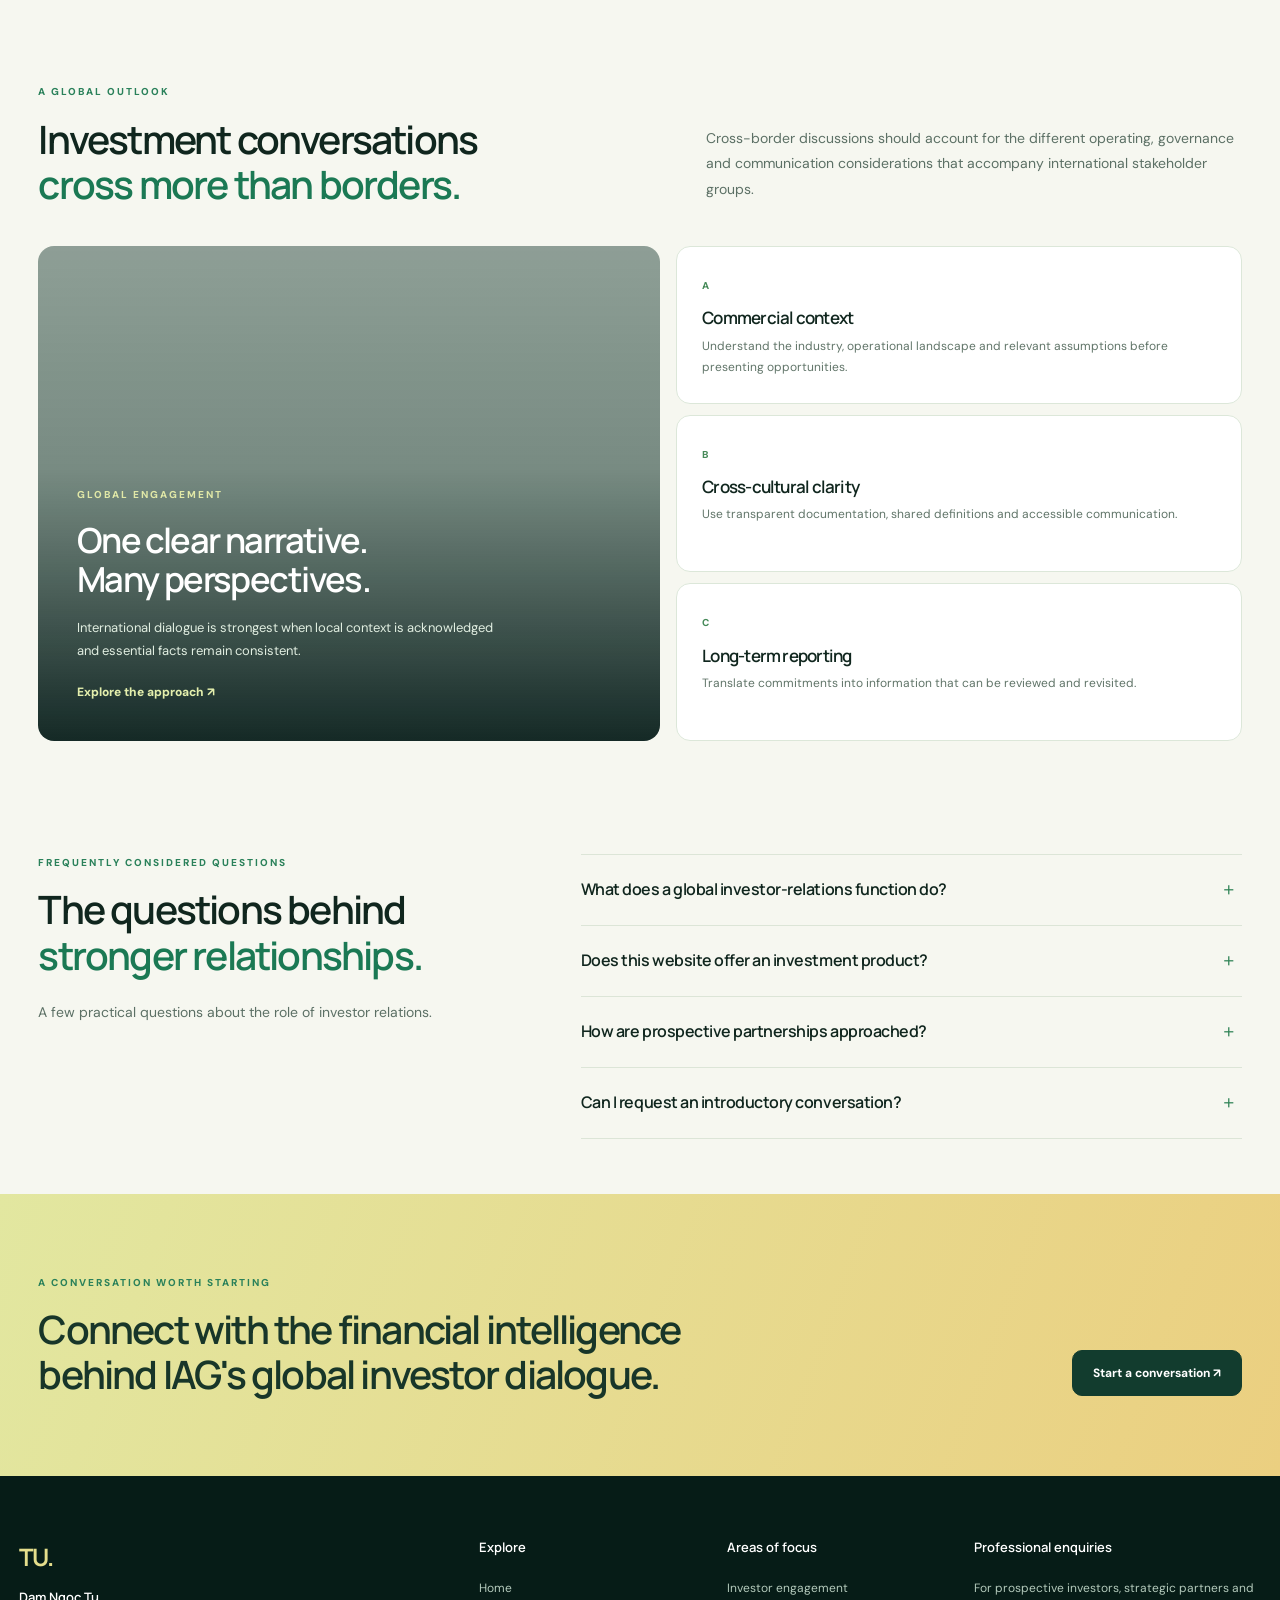
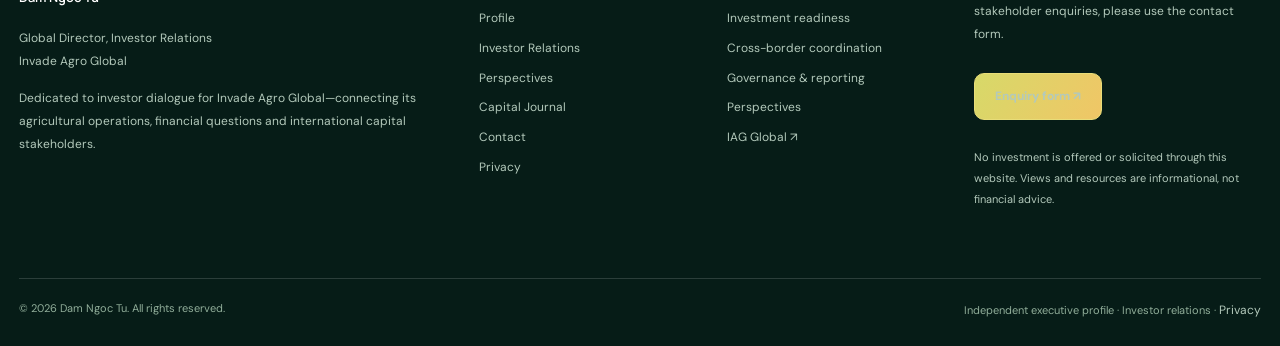
==== commit d876e306: "Expand executive pages with interactive capital narratives and searchable editorial journal" ====
--- a/index.html
+++ b/index.html
@@ -1,7 +1,7 @@
-<!doctype html><html lang="en"><head><meta charset="utf-8"><meta name="viewport" content="width=device-width,initial-scale=1"><meta name="theme-color" content="#082e23"><meta name="color-scheme" content="light"><title>Dam Ngoc Tu | IAG Global Investor Relations &amp; Finance</title><meta name="description" content="Explore Dam Ngoc Tu's financial intelligence and global investor-relations work with Invade Agro Global, connecting agricultural operations, capital and investors."><meta name="robots" content="index,follow,max-image-preview:large"><link rel="canonical" href="https://damngoctu.com/"><link rel="icon" type="image/svg+xml" href="/assets/favicon.svg"><meta property="og:type" content="website"><meta property="og:site_name" content="Dam Ngoc Tu"><meta property="og:locale" content="en_US"><meta property="og:title" content="Dam Ngoc Tu | IAG Global Investor Relations &amp; Finance"><meta property="og:description" content="Explore Dam Ngoc Tu's financial intelligence and global investor-relations work with Invade Agro Global, connecting agricultural operations, capital and investors."><meta property="og:url" content="https://damngoctu.com/"><meta property="og:image" content="https://damngoctu.com/assets/og-image.svg"><meta property="og:image:secure_url" content="https://damngoctu.com/assets/og-image.svg"><meta property="og:image:type" content="image/svg+xml"><meta property="og:image:width" content="1200"><meta property="og:image:height" content="630"><meta property="og:image:alt" content="Dam Ngoc Tu — Global Investor Relations, Invade Agro Global"><meta name="twitter:card" content="summary_large_image"><meta name="twitter:title" content="Dam Ngoc Tu | IAG Global Investor Relations &amp; Finance"><meta name="twitter:description" content="Explore Dam Ngoc Tu's financial intelligence and global investor-relations work with Invade Agro Global, connecting agricultural operations, capital and investors."><meta name="twitter:image" content="https://damngoctu.com/assets/og-image.svg"><meta name="twitter:image:alt" content="Dam Ngoc Tu — Global Investor Relations"><link rel="preconnect" href="https://fonts.googleapis.com"><link rel="preconnect" href="https://fonts.gstatic.com" crossorigin><link rel="preconnect" href="https://images.unsplash.com"><link rel="preload" as="image" fetchpriority="high" href="https://images.unsplash.com/photo-1486406146926-c627a92ad1ab?auto=format&amp;fit=crop&amp;w=2000&amp;q=84"><link rel="stylesheet" href="/assets/site.css"><script src="/assets/site.js" defer></script><script type="application/ld+json">{"@context":"https://schema.org","@graph":[{"@type":"WebSite","@id":"https://damngoctu.com/#website","name":"Dam Ngoc Tu","url":"https://damngoctu.com/","inLanguage":"en","publisher":{"@id":"https://damngoctu.com/#person"}},{"@type":"Organization","@id":"https://damngoctu.com/#invade-agro-global","name":"Invade Agro Global","url":"https://www.invadeagro.com"},{"@type":"Person","@id":"https://damngoctu.com/#person","name":"Dam Ngoc Tu","url":"https://damngoctu.com/","jobTitle":"Global Director, Investor Relations","worksFor":{"@id":"https://damngoctu.com/#invade-agro-global"},"knowsAbout":["Investor relations","International stakeholder engagement","Investment readiness","Cross-border communication","Investor reporting"]},{"@type":"WebPage","@id":"https://damngoctu.com/#webpage","name":"Dam Ngoc Tu | IAG Global Investor Relations & Finance","url":"https://damngoctu.com/","inLanguage":"en","description":"Explore Dam Ngoc Tu's financial intelligence and global investor-relations work with Invade Agro Global, connecting agricultural operations, capital and investors.","isPartOf":{"@id":"https://damngoctu.com/#website"},"about":{"@id":"https://damngoctu.com/#person"}}]}</script></head><body><a class="skip" href="#main">Skip to main content</a><header class="head"><a class="brand" href="/" aria-label="Dam Ngoc Tu home"><span class="monogram">TU<span style="color:#c3e785">.</span></span><span class="brand-caption">Dam Ngoc Tu<br>Global Investor Relations</span></a><nav class="nav" id="primary-nav" aria-label="Primary navigation"><a href="/" aria-current="page">Home</a><a href="/about.html" >Profile</a><a href="/expertise.html" >Investor Relations</a><a href="/insights.html" >Perspectives</a><a href="/contact.html" >Contact</a><a href="/contact.html" class="nav-cta">Start a conversation ↗</a></nav><button class="menu-toggle" type="button" aria-controls="primary-nav" aria-expanded="false">Menu ☰</button></header><main id="main"><section class="hero  "><div class="hero-photo"></div><svg class="flow-lines" viewBox="0 0 1500 900" preserveAspectRatio="none" aria-hidden="true"><path d="M-60 660 C240 480 310 840 640 585 S1160 260 1570 415"/><path d="M-80 700 C240 520 320 875 675 625 S1180 290 1580 448"/><path d="M-100 740 C240 580 355 900 700 660 S1190 325 1580 495"/></svg><div class="hero-inner shell"><div class="eyebrow">Global investor relations</div><h1>Connecting capital. <em>Building confidence.</em></h1><p class="hero-copy">At Invade Agro Global, Dam Ngoc Tu brings financial intelligence, commercial judgment and a global investor-relations perspective to the connection between agricultural growth and long-term capital confidence.</p><div class="hero-actions"><a href="/contact.html" class="btn">Discuss an opportunity ↗</a><a href="/expertise.html" class="btn outline">Explore investor relations →</a></div><div class="hero-bottom"><span>Dam Ngoc Tu · Invade Agro Global</span><span>Global perspective · Long-term alignment</span></div></div></section><section class="section shell"><div class="section-intro"><div><div class="kicker">The mandate</div><h2>Capital meets clarity.<br><span class="accent">Relationships create value.</span></h2></div><p>At IAG, Tu works at the intersection of financial strategy, agricultural operations and international stakeholder expectations. The responsibility is to connect real business economics with an investor narrative that stands up to scrutiny.</p></div><div class="grid3"><article class="card fadein"><span class="num">01 / ENGAGE</span><h3>Investor engagement</h3><p>Communicating purpose, business priorities and opportunity with consistency.</p><a href="/expertise.html">Explore focus area ↗</a></article><article class="card fadein"><span class="num">02 / ALIGN</span><h3>Cross-border relations</h3><p>Supporting a common understanding across geographies and stakeholder groups.</p><a href="/expertise.html">Explore focus area ↗</a></article><article class="card fadein"><span class="num">03 / STEWARD</span><h3>Long-term confidence</h3><p>Keeping the quality of dialogue strong beyond the first meeting.</p><a href="/expertise.html">Explore focus area ↗</a></article></div></section><section class="section shell tu-editorial tu-white" aria-label="IAG / Strategic Investor Relations"><div class="section-intro fadein"><div><div class="kicker">IAG / Strategic Investor Relations</div><h2>The financial intelligence behind <span class='accent'>IAG's global ambition.</span></h2></div><p>At Invade Agro Global, Dam Ngoc Tu connects the language of capital with the realities of a complex, multi-market agriculture business. His remit calls for sharp commercial judgment, rigorous financial thinking and a deep understanding of what makes an opportunity credible.</p></div><div class="tu-opening"><div class="tu-opening-visual fadein"><div class="tu-visual-top"><span>IAG GLOBAL / INVESTOR RELATIONS</span><span>001 — FINANCIAL INTELLIGENCE</span></div><div class="tu-visual-main"><span class="tu-squiggle" aria-hidden="true">◌</span><h3>See the enterprise.<br><em>Understand the capital.</em></h3><p>From operating economics and capital allocation to investor expectations and risk.</p></div><div class="tu-visual-foot"><span>DEEP ANALYSIS</span><span>LONG-TERM PERSPECTIVE</span></div></div><div class="tu-opening-copy"><div class="tu-overline">THE IAG MANDATE</div><h3>A financial mind working across a real operating ecosystem.</h3><p>Invade Agro Global combines regulated agricultural inputs, field execution, international supply-chain activity and data-driven agriculture. Each part of that model creates distinct questions about capital, performance, resilience and scalability.</p><p>Tu's investor-relations work is positioned around making those questions easier to examine: what drives demand, how capital moves through the business, where risk concentrates and how investor expectations should connect to operational evidence.</p><div class="tu-source-row"><a class="tu-source" href="https://www.invadeagro.com/aboutus" target="_blank" rel="noopener noreferrer">Explore IAG's operating model <span aria-hidden="true">↗</span></a><a class="tu-source" href="https://www.invadeagro.com/iag" target="_blank" rel="noopener noreferrer">See IAG's businesses <span aria-hidden="true">↗</span></a></div></div></div></section><section class="section shell tu-editorial tu-tint" aria-label="The Tu advantage"><div class="section-intro fadein"><div><div class="kicker">The Tu advantage</div><h2>Sharp financial thinking.<br><span class='accent'>Measured decisions.</span></h2></div><p>The differentiator is not a dramatic funding promise. It is the intelligence to interrogate a business model, ask difficult financial questions and turn complex operating information into a coherent investor conversation.</p></div><div class="tu-finance-grid"><article class="tu-feature fadein"><span class="tu-n">01 / ANALYSIS</span><h3>Commercial intelligence</h3><p>Reading beyond headline growth to identify the economic drivers, margin structure, working-capital cycles and constraints that matter to investors.</p></article><article class="tu-feature fadein"><span class="tu-n">02 / DISCIPLINE</span><h3>Capital judgment</h3><p>Connecting funding requirements to purpose, cash generation, business risk and the responsibilities of each capital provider.</p></article><article class="tu-feature fadein"><span class="tu-n">03 / FORESIGHT</span><h3>Risk-aware perspective</h3><p>Recognising that agriculture is shaped by seasonality, regulation, logistics, market exposure and execution—not just forecasts.</p></article><article class="tu-feature fadein"><span class="tu-n">04 / RELATIONSHIPS</span><h3>Investor confidence</h3><p>Making technical financial information understandable, with a consistent narrative, transparent assumptions and careful follow-through.</p></article></div><div class="tu-insight-bar"><div class="tu-kicker">INVESTOR RELATIONS AT IAG</div><p>Financial intelligence matters most when it improves the quality of the questions, the quality of the evidence and the quality of the relationship.</p><a href="/about.html" class="tu-arrow">Meet the executive perspective ↗</a></div></section><section class="section shell tu-editorial tu-white" aria-label="IAG / Operating context"><div class="section-intro fadein"><div><div class="kicker">IAG / Operating context</div><h2>From agricultural activity <span class='accent'>to an investment narrative.</span></h2></div><p>IAG's operating model spans several connected parts of the agricultural value chain. Each area has a distinct set of capital questions—and a need for clear, careful investor engagement.</p></div><div class="tu-sector-grid"><article class="tu-sector"><span>01 / FIELD</span><h3>Agri-input distribution</h3><p>Inventory cycles, route-to-market economics, licensing, product quality, farmer access and distributor performance.</p><a href="/expertise.html#iag-capital-lens">View investor lens ↗</a></article><article class="tu-sector"><span>02 / TRADE</span><h3>Commodity supply chains</h3><p>Working capital, counterparty exposure, sourcing, price volatility, logistics and execution continuity.</p><a href="/expertise.html#iag-capital-lens">View investor lens ↗</a></article><article class="tu-sector"><span>03 / TECHNOLOGY</span><h3>Agricultural intelligence</h3><p>Adoption economics, measurable value, operating data, repeatability and the link between technology and field execution.</p><a href="/expertise.html#iag-capital-lens">View investor lens ↗</a></article><article class="tu-sector"><span>04 / RESILIENCE</span><h3>Sustainable agriculture</h3><p>Longer-horizon investment, resource efficiency, traceable outcomes, environmental exposure and responsible growth.</p><a href="/expertise.html#iag-capital-lens">View investor lens ↗</a></article></div><p class="tu-factnote">These are analytical dimensions of IAG's publicly described business areas, not announcements of investment offerings or completed transactions. <a class="tu-source" href="https://www.invadeagro.com/" target="_blank" rel="noopener noreferrer">IAG's official overview <span aria-hidden="true">↗</span></a></p></section><section class="section shell darkband"><div class="split"><div><div class="kicker">Perspective</div><h2>Every investment discussion starts with understanding.</h2><p style="max-width:580px;margin-top:23px">Investors evaluate evidence, leadership, operating discipline, risk and the quality of communication. A strong investor-relations function makes these signals easier to assess—without replacing independent judgment.</p><a href="/about.html" class="btn" style="margin-top:18px">Executive approach →</a></div><div class="visual-panel"><strong>Transparency.<br>Alignment.<br>Continuity.</strong></div></div></section><section class="section shell"><div class="section-intro"><div><div class="kicker">The relationship journey</div><h2>From first conversation <span class="accent">to enduring partnership.</span></h2></div><p>Explore the four connected phases of an investor relationship. Each phase demands a different kind of clarity and preparation.</p></div><div class="path-tabs" role="tablist" aria-label="Investor relations pathway"><button data-path="prepare" role="tab" aria-selected="true">01 · Prepare</button><button data-path="engage" role="tab" aria-selected="false">02 · Engage</button><button data-path="evaluate" role="tab" aria-selected="false">03 · Evaluate</button><button data-path="steward" role="tab" aria-selected="false">04 · Steward</button></div><div class="path-panel" id="path-result" role="tabpanel" aria-live="polite"><h3>Prepare the investment narrative</h3><p>Clarify the business case.</p></div></section><section class="section shell" style="background:#eaf0e6"><div class="section-intro"><div><div class="kicker">Perspectives</div><h2>Ideas shaped by the <span class="accent">discipline of capital.</span></h2></div><p>Original editorial thinking on trust, governance, communication and the complexities of cross-border investment.</p></div><div class="grid3"><article class="card fadein"><span class="num">INSIGHT / 01</span><h3>Trust is an investor-relations discipline</h3><p>Why consistency, response quality and evidence matter.</p><a href="/insights.html#trust">Explore focus area ↗</a></article><article class="card fadein"><span class="num">INSIGHT / 02</span><h3>Cross-border investment needs a common language</h3><p>Turning differences in context into productive dialogue.</p><a href="/insights.html#crossborder">Explore focus area ↗</a></article><article class="card fadein"><span class="num">INSIGHT / 03</span><h3>The value of being investor-ready</h3><p>Preparation is a continuing process, not a single pitch.</p><a href="/insights.html#readiness">Explore focus area ↗</a></article></div></section>
+<!doctype html><html lang="en"><head><meta charset="utf-8"><meta name="viewport" content="width=device-width,initial-scale=1"><meta name="theme-color" content="#082e23"><meta name="color-scheme" content="light"><title>Dam Ngoc Tu | IAG Global Investor Relations &amp; Finance</title><meta name="description" content="Explore Dam Ngoc Tu's financial intelligence and global investor-relations work with Invade Agro Global, connecting agricultural operations, capital and investors."><meta name="robots" content="index,follow,max-image-preview:large"><link rel="canonical" href="https://damngoctu.com/"><link rel="icon" type="image/svg+xml" href="/assets/favicon.svg"><meta property="og:type" content="website"><meta property="og:site_name" content="Dam Ngoc Tu"><meta property="og:locale" content="en_US"><meta property="og:title" content="Dam Ngoc Tu | IAG Global Investor Relations &amp; Finance"><meta property="og:description" content="Explore Dam Ngoc Tu's financial intelligence and global investor-relations work with Invade Agro Global, connecting agricultural operations, capital and investors."><meta property="og:url" content="https://damngoctu.com/"><meta property="og:image" content="https://damngoctu.com/assets/og-image.svg"><meta property="og:image:secure_url" content="https://damngoctu.com/assets/og-image.svg"><meta property="og:image:type" content="image/svg+xml"><meta property="og:image:width" content="1200"><meta property="og:image:height" content="630"><meta property="og:image:alt" content="Dam Ngoc Tu — Global Investor Relations, Invade Agro Global"><meta name="twitter:card" content="summary_large_image"><meta name="twitter:title" content="Dam Ngoc Tu | IAG Global Investor Relations &amp; Finance"><meta name="twitter:description" content="Explore Dam Ngoc Tu's financial intelligence and global investor-relations work with Invade Agro Global, connecting agricultural operations, capital and investors."><meta name="twitter:image" content="https://damngoctu.com/assets/og-image.svg"><meta name="twitter:image:alt" content="Dam Ngoc Tu — Global Investor Relations"><link rel="preconnect" href="https://fonts.googleapis.com"><link rel="preconnect" href="https://fonts.gstatic.com" crossorigin><link rel="preconnect" href="https://images.unsplash.com"><link rel="preload" as="image" fetchpriority="high" href="https://images.unsplash.com/photo-1486406146926-c627a92ad1ab?auto=format&amp;fit=crop&amp;w=2000&amp;q=84"><link rel="stylesheet" href="/assets/site.css"><script src="/assets/site.js" defer></script><script type="application/ld+json">{"@context":"https://schema.org","@graph":[{"@type":"WebSite","@id":"https://damngoctu.com/#website","name":"Dam Ngoc Tu","url":"https://damngoctu.com/","inLanguage":"en","publisher":{"@id":"https://damngoctu.com/#person"}},{"@type":"Organization","@id":"https://damngoctu.com/#invade-agro-global","name":"Invade Agro Global","url":"https://www.invadeagro.com"},{"@type":"Person","@id":"https://damngoctu.com/#person","name":"Dam Ngoc Tu","url":"https://damngoctu.com/","jobTitle":"Global Director, Investor Relations","worksFor":{"@id":"https://damngoctu.com/#invade-agro-global"},"knowsAbout":["Investor relations","International stakeholder engagement","Investment readiness","Cross-border communication","Investor reporting"]},{"@type":"WebPage","@id":"https://damngoctu.com/#webpage","name":"Dam Ngoc Tu | IAG Global Investor Relations & Finance","url":"https://damngoctu.com/","inLanguage":"en","description":"Explore Dam Ngoc Tu's financial intelligence and global investor-relations work with Invade Agro Global, connecting agricultural operations, capital and investors.","isPartOf":{"@id":"https://damngoctu.com/#website"},"about":{"@id":"https://damngoctu.com/#person"}}]}</script></head><body><a class="skip" href="#main">Skip to main content</a><header class="head"><a class="brand" href="/" aria-label="Dam Ngoc Tu home"><span class="monogram">TU<span style="color:#c3e785">.</span></span><span class="brand-caption">Dam Ngoc Tu<br>Global Investor Relations</span></a><nav class="nav" id="primary-nav" aria-label="Primary navigation"><a href="/" aria-current="page">Home</a><a href="/about.html" >Profile</a><a href="/expertise.html" >Investor Relations</a><a href="/insights.html" >Perspectives</a><a href="/contact.html" >Contact</a><a href="/contact.html" class="nav-cta">Start a conversation ↗</a></nav><button class="menu-toggle" type="button" aria-controls="primary-nav" aria-expanded="false">Menu ☰</button></header><main id="main"><section class="hero  "><div class="hero-photo"></div><svg class="flow-lines" viewBox="0 0 1500 900" preserveAspectRatio="none" aria-hidden="true"><path d="M-60 660 C240 480 310 840 640 585 S1160 260 1570 415"/><path d="M-80 700 C240 520 320 875 675 625 S1180 290 1580 448"/><path d="M-100 740 C240 580 355 900 700 660 S1190 325 1580 495"/></svg><div class="hero-inner shell"><div class="eyebrow">Global investor relations</div><h1>Connecting capital. <em>Building confidence.</em></h1><p class="hero-copy">At Invade Agro Global, Dam Ngoc Tu brings financial intelligence, commercial judgment and a global investor-relations perspective to the connection between agricultural growth and long-term capital confidence.</p><div class="hero-actions"><a href="/contact.html" class="btn">Discuss an opportunity ↗</a><a href="/expertise.html" class="btn outline">Explore investor relations →</a></div><div class="hero-bottom"><span>Dam Ngoc Tu · Invade Agro Global</span><span>Global perspective · Long-term alignment</span></div></div></section><section class="section shell"><div class="section-intro"><div><div class="kicker">The mandate</div><h2>Capital meets clarity.<br><span class="accent">Relationships create value.</span></h2></div><p>At IAG, Tu works at the intersection of financial strategy, agricultural operations and international stakeholder expectations. The responsibility is to connect real business economics with an investor narrative that stands up to scrutiny.</p></div><div class="grid3"><article class="card fadein"><span class="num">01 / ENGAGE</span><h3>Investor engagement</h3><p>Communicating purpose, business priorities and opportunity with consistency.</p><a href="/expertise.html">Explore focus area ↗</a></article><article class="card fadein"><span class="num">02 / ALIGN</span><h3>Cross-border relations</h3><p>Supporting a common understanding across geographies and stakeholder groups.</p><a href="/expertise.html">Explore focus area ↗</a></article><article class="card fadein"><span class="num">03 / STEWARD</span><h3>Long-term confidence</h3><p>Keeping the quality of dialogue strong beyond the first meeting.</p><a href="/expertise.html">Explore focus area ↗</a></article></div></section><section class="section shell tu-editorial tu-white" aria-label="IAG / Strategic Investor Relations"><div class="section-intro fadein"><div><div class="kicker">IAG / Strategic Investor Relations</div><h2>The financial intelligence behind <span class='accent'>IAG's global ambition.</span></h2></div><p>At Invade Agro Global, Dam Ngoc Tu connects the language of capital with the realities of a complex, multi-market agriculture business. His remit calls for sharp commercial judgment, rigorous financial thinking and a deep understanding of what makes an opportunity credible.</p></div><div class="tu-opening"><div class="tu-opening-visual fadein"><div class="tu-visual-top"><span>IAG GLOBAL / INVESTOR RELATIONS</span><span>001 — FINANCIAL INTELLIGENCE</span></div><div class="tu-visual-main"><span class="tu-squiggle" aria-hidden="true">◌</span><h3>See the enterprise.<br><em>Understand the capital.</em></h3><p>From operating economics and capital allocation to investor expectations and risk.</p></div><div class="tu-visual-foot"><span>DEEP ANALYSIS</span><span>LONG-TERM PERSPECTIVE</span></div></div><div class="tu-opening-copy"><div class="tu-overline">THE IAG MANDATE</div><h3>A financial mind working across a real operating ecosystem.</h3><p>Invade Agro Global combines regulated agricultural inputs, field execution, international supply-chain activity and data-driven agriculture. Each part of that model creates distinct questions about capital, performance, resilience and scalability.</p><p>Tu's investor-relations work is positioned around making those questions easier to examine: what drives demand, how capital moves through the business, where risk concentrates and how investor expectations should connect to operational evidence.</p><div class="tu-source-row"><a class="tu-source" href="https://www.invadeagro.com/aboutus" target="_blank" rel="noopener noreferrer">Explore IAG's operating model <span aria-hidden="true">↗</span></a><a class="tu-source" href="https://www.invadeagro.com/iag" target="_blank" rel="noopener noreferrer">See IAG's businesses <span aria-hidden="true">↗</span></a></div></div></div></section><section class="section shell tu-editorial tu-tint" aria-label="The Tu advantage"><div class="section-intro fadein"><div><div class="kicker">The Tu advantage</div><h2>Sharp financial thinking.<br><span class='accent'>Measured decisions.</span></h2></div><p>The differentiator is not a dramatic funding promise. It is the intelligence to interrogate a business model, ask difficult financial questions and turn complex operating information into a coherent investor conversation.</p></div><div class="tu-finance-grid"><article class="tu-feature fadein"><span class="tu-n">01 / ANALYSIS</span><h3>Commercial intelligence</h3><p>Reading beyond headline growth to identify the economic drivers, margin structure, working-capital cycles and constraints that matter to investors.</p></article><article class="tu-feature fadein"><span class="tu-n">02 / DISCIPLINE</span><h3>Capital judgment</h3><p>Connecting funding requirements to purpose, cash generation, business risk and the responsibilities of each capital provider.</p></article><article class="tu-feature fadein"><span class="tu-n">03 / FORESIGHT</span><h3>Risk-aware perspective</h3><p>Recognising that agriculture is shaped by seasonality, regulation, logistics, market exposure and execution—not just forecasts.</p></article><article class="tu-feature fadein"><span class="tu-n">04 / RELATIONSHIPS</span><h3>Investor confidence</h3><p>Making technical financial information understandable, with a consistent narrative, transparent assumptions and careful follow-through.</p></article></div><div class="tu-insight-bar"><div class="tu-kicker">INVESTOR RELATIONS AT IAG</div><p>Financial intelligence matters most when it improves the quality of the questions, the quality of the evidence and the quality of the relationship.</p><a href="/about.html" class="tu-arrow">Meet the executive perspective ↗</a></div></section><section class="section shell tu-editorial tu-white" aria-label="IAG / Operating context"><div class="section-intro fadein"><div><div class="kicker">IAG / Operating context</div><h2>From agricultural activity <span class='accent'>to an investment narrative.</span></h2></div><p>IAG's operating model spans several connected parts of the agricultural value chain. Each area has a distinct set of capital questions—and a need for clear, careful investor engagement.</p></div><div class="tu-sector-grid"><article class="tu-sector"><span>01 / FIELD</span><h3>Agri-input distribution</h3><p>Inventory cycles, route-to-market economics, licensing, product quality, farmer access and distributor performance.</p><a href="/expertise.html#iag-capital-lens">View investor lens ↗</a></article><article class="tu-sector"><span>02 / TRADE</span><h3>Commodity supply chains</h3><p>Working capital, counterparty exposure, sourcing, price volatility, logistics and execution continuity.</p><a href="/expertise.html#iag-capital-lens">View investor lens ↗</a></article><article class="tu-sector"><span>03 / TECHNOLOGY</span><h3>Agricultural intelligence</h3><p>Adoption economics, measurable value, operating data, repeatability and the link between technology and field execution.</p><a href="/expertise.html#iag-capital-lens">View investor lens ↗</a></article><article class="tu-sector"><span>04 / RESILIENCE</span><h3>Sustainable agriculture</h3><p>Longer-horizon investment, resource efficiency, traceable outcomes, environmental exposure and responsible growth.</p><a href="/expertise.html#iag-capital-lens">View investor lens ↗</a></article></div><p class="tu-factnote">These are analytical dimensions of IAG's publicly described business areas, not announcements of investment offerings or completed transactions. <a class="tu-source" href="https://www.invadeagro.com/" target="_blank" rel="noopener noreferrer">IAG's official overview <span aria-hidden="true">↗</span></a></p></section><section class="section shell spotlight-section spotlight-light" aria-label="Where IAG meets capital"><div class="section-intro fadein"><div><div class="kicker">Where IAG meets capital</div><h2>One enterprise.<br><span class='accent'>Four interconnected capital conversations.</span></h2></div><p>Agricultural value creation happens across operating systems. The investment narrative becomes stronger when each system is understood on its own terms.</p></div><div class="capital-journey"><div class="capital-journey-line" aria-hidden="true"></div><article class="journey-step fadein"><span class="journey-dot">01</span><h3>Source & supply</h3><p>Procurement priorities, input availability, quality controls and supplier commitments.</p></article><article class="journey-step fadein"><span class="journey-dot">02</span><h3>Distribute & deliver</h3><p>Inventory, regional distribution, partner economics and last-mile execution.</p></article><article class="journey-step fadein"><span class="journey-dot">03</span><h3>Learn & improve</h3><p>Field signals, agronomy feedback, practical technology adoption and measurable outcomes.</p></article><article class="journey-step fadein"><span class="journey-dot">04</span><h3>Report & steward</h3><p>Capital requirements, governance, investor questions and consistent reporting.</p></article></div><div class="journey-footer"><span>THE CENTRAL DISCIPLINE</span><p>Connect operating evidence with capital expectations—without losing the detail that makes every business different.</p><a href="/expertise.html#iag-capital-lens" class="tu-arrow">Explore the IAG capital lens ↗</a></div></section><section class="section shell spotlight-section spotlight-dark" aria-label="Inside the investor's mind"><div class="section-intro fadein"><div><div class="kicker">Inside the investor's mind</div><h2>The right questions create <span class='accent'>better financial conversations.</span></h2></div><p>Explore how an intelligent investor-relations discussion changes depending on what stakeholders need to understand.</p></div><div class="question-board"><div class="question-selector" role="tablist" aria-label="Investor decision lenses"><button type="button" data-board="growth" role="tab" aria-selected="true" class="is-active"><b>01</b><span>The quality of growth</span><span aria-hidden="true">↗</span></button><button type="button" data-board="cash" role="tab" aria-selected="false"><b>02</b><span>Cash and capital discipline</span><span aria-hidden="true">↗</span></button><button type="button" data-board="risk" role="tab" aria-selected="false"><b>03</b><span>Risk and resilience</span><span aria-hidden="true">↗</span></button><button type="button" data-board="governance" role="tab" aria-selected="false"><b>04</b><span>Governance and disclosure</span><span aria-hidden="true">↗</span></button></div><div class="question-stage" id="question-stage" role="tabpanel" aria-live="polite"><div class="question-stage-top"><span>CAPITAL QUESTION / 01</span><span>INVADE AGRO GLOBAL</span></div><h3>Does growth translate into durable business value?</h3><p>Examine the relationship between demand, operating margins, reinvestment and the conditions needed to deliver repeatable results.</p><div class="question-pills"><span>Commercial economics</span><span>Operating evidence</span><span>Growth assumptions</span></div><a href="/journal/capital-allocation-agri-value-chain.html">Read the capital-allocation perspective ↗</a></div></div></section><section class="section shell spotlight-section spotlight-light" aria-label="The capital journal"><div class="section-intro fadein"><div><div class="kicker">The capital journal</div><h2>Ideas worth reading.<br><span class='accent'>Questions worth asking.</span></h2></div><p>A dedicated collection of substantial editorial perspectives on agricultural finance, investor trust and disciplined growth.</p></div><div class="journal-grid journal-grid-home"><a class="journal-card" href="/journal/working-capital-agriculture.html" data-journal-card data-category="capital" data-search="why working capital tells the real story of agricultural growth understand cash conversion, inventory, receivables and the discipline behind real operating growth. capital discipline"><div class="journal-image journal-photo-1"><span class="journal-count">01 / FINANCIAL THINKING</span></div><div class="journal-card-body"><div class="journal-tags"><span>Capital Discipline</span><span>Investor insight</span></div><h3>Why working capital tells the real story of agricultural growth</h3><p>Understand cash conversion, inventory, receivables and the discipline behind real operating growth.</p><span class="journal-read">Read article <span aria-hidden="true">↗</span></span></div></a><a class="journal-card" href="/journal/investment-readiness-agri-business.html" data-journal-card data-category="relations" data-search="what makes an agricultural business genuinely investor-ready? beyond the pitch: financial evidence, governance, diligence readiness and clear information ownership. investor relations"><div class="journal-image journal-photo-2"><span class="journal-count">02 / FINANCIAL THINKING</span></div><div class="journal-card-body"><div class="journal-tags"><span>Investor Relations</span><span>Investor insight</span></div><h3>What makes an agricultural business genuinely investor-ready?</h3><p>Beyond the pitch: financial evidence, governance, diligence readiness and clear information ownership.</p><span class="journal-read">Read article <span aria-hidden="true">↗</span></span></div></a><a class="journal-card" href="/journal/cross-border-investor-trust.html" data-journal-card data-category="global" data-search="building investor trust when capital crosses borders how clear disclosures, local context and accountable communication support international relationships. global engagement"><div class="journal-image journal-photo-3"><span class="journal-count">03 / FINANCIAL THINKING</span></div><div class="journal-card-body"><div class="journal-tags"><span>Global Engagement</span><span>Investor insight</span></div><h3>Building investor trust when capital crosses borders</h3><p>How clear disclosures, local context and accountable communication support international relationships.</p><span class="journal-read">Read article <span aria-hidden="true">↗</span></span></div></a></div><div class="journal-bottom"><span>Explore the complete editorial collection</span><a href="/insights.html#editorial-journal" class="btn dark">See all articles ↗</a></div></section><section class="section shell darkband"><div class="split"><div><div class="kicker">Perspective</div><h2>Every investment discussion starts with understanding.</h2><p style="max-width:580px;margin-top:23px">Investors evaluate evidence, leadership, operating discipline, risk and the quality of communication. A strong investor-relations function makes these signals easier to assess—without replacing independent judgment.</p><a href="/about.html" class="btn" style="margin-top:18px">Executive approach →</a></div><div class="visual-panel"><strong>Transparency.<br>Alignment.<br>Continuity.</strong></div></div></section><section class="section shell"><div class="section-intro"><div><div class="kicker">The relationship journey</div><h2>From first conversation <span class="accent">to enduring partnership.</span></h2></div><p>Explore the four connected phases of an investor relationship. Each phase demands a different kind of clarity and preparation.</p></div><div class="path-tabs" role="tablist" aria-label="Investor relations pathway"><button data-path="prepare" role="tab" aria-selected="true">01 · Prepare</button><button data-path="engage" role="tab" aria-selected="false">02 · Engage</button><button data-path="evaluate" role="tab" aria-selected="false">03 · Evaluate</button><button data-path="steward" role="tab" aria-selected="false">04 · Steward</button></div><div class="path-panel" id="path-result" role="tabpanel" aria-live="polite"><h3>Prepare the investment narrative</h3><p>Clarify the business case.</p></div></section><section class="section shell" style="background:#eaf0e6"><div class="section-intro"><div><div class="kicker">Perspectives</div><h2>Ideas shaped by the <span class="accent">discipline of capital.</span></h2></div><p>Original editorial thinking on trust, governance, communication and the complexities of cross-border investment.</p></div><div class="grid3"><article class="card fadein"><span class="num">INSIGHT / 01</span><h3>Trust is an investor-relations discipline</h3><p>Why consistency, response quality and evidence matter.</p><a href="/insights.html#trust">Explore focus area ↗</a></article><article class="card fadein"><span class="num">INSIGHT / 02</span><h3>Cross-border investment needs a common language</h3><p>Turning differences in context into productive dialogue.</p><a href="/insights.html#crossborder">Explore focus area ↗</a></article><article class="card fadein"><span class="num">INSIGHT / 03</span><h3>The value of being investor-ready</h3><p>Preparation is a continuing process, not a single pitch.</p><a href="/insights.html#readiness">Explore focus area ↗</a></article></div></section>
 <div class="signal-strip" aria-label="Investor relations priorities"><div class="signal-track"><span>INVESTOR ALIGNMENT</span><i>◆</i><span>CROSS-BORDER ENGAGEMENT</span><i>◆</i><span>TRANSPARENT COMMUNICATION</span><i>◆</i><span>LONG-TERM STEWARDSHIP</span><i>◆</i><span>INVESTOR ALIGNMENT</span><i>◆</i><span>CROSS-BORDER ENGAGEMENT</span><i>◆</i><span>TRANSPARENT COMMUNICATION</span><i>◆</i><span>LONG-TERM STEWARDSHIP</span><i>◆</i></div></div>
 <section class="section shell ui-section architecture-section" aria-label="The investor confidence architecture"><div class="section-intro fadein"><div><div class="kicker">The investor confidence architecture</div><h2>Clarity is the beginning.<br><span class='accent'>Continuity is the advantage.</span></h2></div><p>A well-run investor-relations function gives each conversation a coherent point of reference—connecting purpose, evidence, governance and follow-through.</p></div><div class="architecture"><div class="architecture-visual fadein" aria-hidden="true"><div class="architecture-orbit orbit-one"></div><div class="architecture-orbit orbit-two"></div><div class="architecture-core">TRUST<small>BUILT THROUGH ACTION</small></div><span class="architecture-node node-a">Clarity</span><span class="architecture-node node-b">Evidence</span><span class="architecture-node node-c">Alignment</span><span class="architecture-node node-d">Continuity</span></div><div class="architecture-copy"><div class="architecture-item fadein"><b>01 / Make information useful</b><p>Present the operating case clearly and make uncertainty visible rather than hiding it.</p></div><div class="architecture-item fadein"><b>02 / Create a shared understanding</b><p>Align expectations, definitions and decision timelines across stakeholders.</p></div><div class="architecture-item fadein"><b>03 / Keep commitments traceable</b><p>Build a consistent system for updates, enquiries and follow-through.</p></div><a class="inline-link" href="/expertise.html">Explore the working model <span>↗</span></a></div></div></section>
 <section class="section shell ui-section alt-section" aria-label="Explore the investor lens"><div class="section-intro fadein"><div><div class="kicker">Explore the investor lens</div><h2>Different stakeholders.<br><span class='accent'>Different questions.</span></h2></div><p>Select a perspective to explore the questions an effective engagement process should anticipate.</p></div><div class="lens-layout"><div class="lens-options" role="tablist" aria-label="Stakeholder perspectives"><button class="lens-choice active" role="tab" aria-selected="true" data-lens="institutional"><b>01</b><span>Institutional investor</span><em>→</em></button><button class="lens-choice" role="tab" aria-selected="false" data-lens="strategic"><b>02</b><span>Strategic partner</span><em>→</em></button><button class="lens-choice" role="tab" aria-selected="false" data-lens="leadership"><b>03</b><span>Executive leadership</span><em>→</em></button><button class="lens-choice" role="tab" aria-selected="false" data-lens="governance"><b>04</b><span>Governance stakeholder</span><em>→</em></button></div><div class="lens-stage" id="lens-stage" role="tabpanel" aria-live="polite"><span class="kicker">Institutional investor</span><h3>Where is the evidence behind the opportunity?</h3><p>Understand the business model, risk framework, supporting assumptions and path to accountable reporting.</p><div class="lens-tags"><span>Investment thesis</span><span>Risk</span><span>Disclosure</span></div></div></div></section>
 <section class="section shell ui-section readiness-section" aria-label="A practical self-assessment"><div class="section-intro fadein"><div><div class="kicker">A practical self-assessment</div><h2>How ready is an investor<br><span class='accent'>conversation?</span></h2></div><p>Use this interactive checklist to review the basics before an introductory discussion. It is a planning aid, not an evaluation of investability.</p></div><div class="readiness-layout"><div class="readiness-list" id="readiness-checklist"><label class="readiness-check"><input type="checkbox" data-ready aria-label="A clear business and growth narrative"><span class="check-face">01</span><span><b>A clear business and growth narrative</b><small>The opportunity can be explained in simple language.</small></span></label><label class="readiness-check"><input type="checkbox" data-ready aria-label="Current financial and operational information"><span class="check-face">02</span><span><b>Current financial and operational information</b><small>Key facts and assumptions can be substantiated.</small></span></label><label class="readiness-check"><input type="checkbox" data-ready aria-label="A coherent capital-use explanation"><span class="check-face">03</span><span><b>A coherent capital-use explanation</b><small>The purpose and structure of the discussion are clear.</small></span></label><label class="readiness-check"><input type="checkbox" data-ready aria-label="Ownership of diligence questions"><span class="check-face">04</span><span><b>Ownership of diligence questions</b><small>The right internal experts are available to answer.</small></span></label><label class="readiness-check"><input type="checkbox" data-ready aria-label="Known risks and dependencies"><span class="check-face">05</span><span><b>Known risks and dependencies</b><small>Material uncertainties have been considered.</small></span></label><label class="readiness-check"><input type="checkbox" data-ready aria-label="A communication and follow-up plan"><span class="check-face">06</span><span><b>A communication and follow-up plan</b><small>Actions, decisions and updates have clear owners.</small></span></label></div><aside class="readiness-result"><span class="kicker">Your review</span><div class="readiness-number" id="ready-count" aria-live="polite">0 <small>/ 6</small></div><div class="readiness-meter"><span id="ready-meter" style="width:0%"></span></div><h3 id="ready-title">Start with the fundamentals.</h3><p id="ready-copy">Select the statements that describe your preparation. Your inputs stay in this browser session and are not submitted anywhere.</p><button id="ready-reset" class="text-button" type="button">Reset assessment ↺</button></aside></div></section>
 <section class="section shell ui-section " aria-label="A global outlook"><div class="section-intro fadein"><div><div class="kicker">A global outlook</div><h2>Investment conversations<br><span class='accent'>cross more than borders.</span></h2></div><p>Cross-border discussions should account for the different operating, governance and communication considerations that accompany international stakeholder groups.</p></div><div class="global-grid"><div class="image-story image-story-city fadein"><span class="kicker">Global engagement</span><h3>One clear narrative.<br>Many perspectives.</h3><p>International dialogue is strongest when local context is acknowledged and essential facts remain consistent.</p><a class="inline-link light-link" href="/expertise.html">Explore the approach ↗</a></div><div class="global-text"><article class="elevated-card fadein "><span class="index-mark">A</span><h3>Commercial context</h3><p>Understand the industry, operational landscape and relevant assumptions before presenting opportunities.</p></article><article class="elevated-card fadein "><span class="index-mark">B</span><h3>Cross-cultural clarity</h3><p>Use transparent documentation, shared definitions and accessible communication.</p></article><article class="elevated-card fadein "><span class="index-mark">C</span><h3>Long-term reporting</h3><p>Translate commitments into information that can be reviewed and revisited.</p></article></div></div></section>
-<section class="section shell ui-section compact-section faq-layout" aria-label="Frequently considered questions"><div class="section-intro fadein"><div><div class="kicker">Frequently considered questions</div><h2>The questions behind<br><span class='accent'>stronger relationships.</span></h2></div><p>A few practical questions about the role of investor relations.</p></div><div class="faq-list"><details class="faq-details"><summary>What does a global investor-relations function do?<span aria-hidden="true">+</span></summary><p>It coordinates the quality and consistency of dialogue between business leadership and current or potential investors, alongside relevant internal teams and advisers.</p></details><details class="faq-details"><summary>Does this website offer an investment product?<span aria-hidden="true">+</span></summary><p>No. This website is an executive profile and general information resource. It does not constitute an offer, solicitation, advice or a representation of availability.</p></details><details class="faq-details"><summary>How are prospective partnerships approached?<span aria-hidden="true">+</span></summary><p>Start with context, mutual objectives, relevant business information and a defined discussion process. Any commercial engagement is subject to appropriate review.</p></details><details class="faq-details"><summary>Can I request an introductory conversation?<span aria-hidden="true">+</span></summary><p>Yes. Use the contact page to introduce your organisation and explain the nature of the enquiry. Submission delivery depends on the website's email configuration.</p></details></div></section></main><section class="prefooter"><div><div class="kicker">A conversation worth starting</div><h2>Connect with the financial intelligence behind IAG's global investor dialogue.</h2></div><a href="/contact.html" class="btn dark">Start a conversation ↗</a></section><footer class="foot"><div class="footer-grid"><div><div class="monogram" style="margin-bottom:17px">TU.</div><h4>Dam Ngoc Tu</h4><p>Global Director, Investor Relations<br>Invade Agro Global</p><p>Dedicated to investor dialogue for Invade Agro Global—connecting its agricultural operations, financial questions and international capital stakeholders.</p></div><div><h4>Explore</h4><a href="/">Home</a><a href="/about.html">Profile</a><a href="/expertise.html">Investor Relations</a><a href="/insights.html">Perspectives</a><a href="/contact.html">Contact</a><a href="/privacy.html">Privacy</a></div><div><h4>Areas of focus</h4><a href="/expertise.html">Investor engagement</a><a href="/expertise.html">Investment readiness</a><a href="/expertise.html">Cross-border coordination</a><a href="/expertise.html">Governance & reporting</a><a href="/insights.html">Perspectives</a><a href="https://www.invadeagro.com/" target="_blank" rel="noopener noreferrer">IAG Global ↗</a></div><div><h4>Professional enquiries</h4><p>For prospective investors, strategic partners and stakeholder enquiries, please use the contact form.</p><a href="/contact.html" class="btn" style="display:inline-flex;margin-top:13px">Enquiry form ↗</a><p style="font-size:11px;margin-top:20px">No investment is offered or solicited through this website. Views and resources are informational, not financial advice.</p></div></div><div class="foot-bottom"><span>© 2026 Dam Ngoc Tu. All rights reserved.</span><span>Independent executive profile · Investor relations · <a style="display:inline" href="/privacy.html">Privacy</a></span></div></footer></body></html>+<section class="section shell ui-section compact-section faq-layout" aria-label="Frequently considered questions"><div class="section-intro fadein"><div><div class="kicker">Frequently considered questions</div><h2>The questions behind<br><span class='accent'>stronger relationships.</span></h2></div><p>A few practical questions about the role of investor relations.</p></div><div class="faq-list"><details class="faq-details"><summary>What does a global investor-relations function do?<span aria-hidden="true">+</span></summary><p>It coordinates the quality and consistency of dialogue between business leadership and current or potential investors, alongside relevant internal teams and advisers.</p></details><details class="faq-details"><summary>Does this website offer an investment product?<span aria-hidden="true">+</span></summary><p>No. This website is an executive profile and general information resource. It does not constitute an offer, solicitation, advice or a representation of availability.</p></details><details class="faq-details"><summary>How are prospective partnerships approached?<span aria-hidden="true">+</span></summary><p>Start with context, mutual objectives, relevant business information and a defined discussion process. Any commercial engagement is subject to appropriate review.</p></details><details class="faq-details"><summary>Can I request an introductory conversation?<span aria-hidden="true">+</span></summary><p>Yes. Use the contact page to introduce your organisation and explain the nature of the enquiry. Submission delivery depends on the website's email configuration.</p></details></div></section></main><section class="prefooter"><div><div class="kicker">A conversation worth starting</div><h2>Connect with the financial intelligence behind IAG's global investor dialogue.</h2></div><a href="/contact.html" class="btn dark">Start a conversation ↗</a></section><footer class="foot"><div class="footer-grid"><div><div class="monogram" style="margin-bottom:17px">TU.</div><h4>Dam Ngoc Tu</h4><p>Global Director, Investor Relations<br>Invade Agro Global</p><p>Dedicated to investor dialogue for Invade Agro Global—connecting its agricultural operations, financial questions and international capital stakeholders.</p></div><div><h4>Explore</h4><a href="/">Home</a><a href="/about.html">Profile</a><a href="/expertise.html">Investor Relations</a><a href="/insights.html">Perspectives</a><a href="/insights.html#editorial-journal">Capital Journal</a><a href="/contact.html">Contact</a><a href="/privacy.html">Privacy</a></div><div><h4>Areas of focus</h4><a href="/expertise.html">Investor engagement</a><a href="/expertise.html">Investment readiness</a><a href="/expertise.html">Cross-border coordination</a><a href="/expertise.html">Governance & reporting</a><a href="/insights.html">Perspectives</a><a href="https://www.invadeagro.com/" target="_blank" rel="noopener noreferrer">IAG Global ↗</a></div><div><h4>Professional enquiries</h4><p>For prospective investors, strategic partners and stakeholder enquiries, please use the contact form.</p><a href="/contact.html" class="btn" style="display:inline-flex;margin-top:13px">Enquiry form ↗</a><p style="font-size:11px;margin-top:20px">No investment is offered or solicited through this website. Views and resources are informational, not financial advice.</p></div></div><div class="foot-bottom"><span>© 2026 Dam Ngoc Tu. All rights reserved.</span><span>Independent executive profile · Investor relations · <a style="display:inline" href="/privacy.html">Privacy</a></span></div></footer></body></html>
--- a/assets/site.css
+++ b/assets/site.css
@@ -379,3 +379,212 @@
  .hero h1{font-size:32px}.hero-copy{font-size:13px}
  .section.faq-layout .faq-details summary{font-size:13px}
 }
+
+
+/* Prevent contact form fields from forcing tablet widths wider than the viewport. */
+.form-grid{grid-template-columns:repeat(2,minmax(0,1fr))}
+.form-grid>.field{min-width:0}
+.field input,.field select,.field textarea{width:100%;min-width:0;max-width:100%;box-sizing:border-box}
+@media(max-width:1024px){.split{grid-template-columns:1fr}.split>*{min-width:0}}
+@media(max-width:700px){.form-grid{grid-template-columns:1fr}.field.wide{grid-column:1/-1}.intent-grid{grid-template-columns:1fr}}
+
+
+/* Final screenshot review: prevent serif fallback in FAQ and balance mobile hero. */
+.faq-layout .faq-details summary{font-family:Manrope,'DM Sans',system-ui,sans-serif}
+@media(max-width:700px){
+ .hero{justify-content:center}
+ .hero:not(.sub) .hero-inner{padding-top:110px;padding-bottom:28px}
+}
+
+
+/* Capital Journal: full editorial system + new page sections, built for fluid responsiveness */
+.journal-grid{display:grid;grid-template-columns:repeat(3,minmax(0,1fr));gap:16px}
+.journal-grid.journal-grid-hub{grid-template-columns:repeat(2,minmax(0,1fr))}
+.journal-card{min-width:0;display:flex;flex-direction:column;border-radius:16px;overflow:hidden;border:1px solid #d6e4d3;background:#fff;transition:transform .3s,box-shadow .3s}
+.journal-card:hover{transform:translateY(-5px);box-shadow:0 18px 45px #143f2819}
+.journal-image{min-height:186px;background-position:center;background-size:cover;position:relative;display:flex;align-items:flex-end;padding:18px;isolation:isolate}
+.journal-image:before{content:"";position:absolute;inset:0;z-index:-1;background:linear-gradient(0deg,#061e18d6,#0b3b2850)}
+.journal-photo-1{background-image:url('https://images.unsplash.com/photo-1460925895917-afdab827c52f?auto=format&fit=crop&w=1000&q=80')}
+.journal-photo-2{background-image:url('https://images.unsplash.com/photo-1486406146926-c627a92ad1ab?auto=format&fit=crop&w=1000&q=80')}
+.journal-photo-3{background-image:url('https://images.unsplash.com/photo-1497366754035-f200968a6e72?auto=format&fit=crop&w=1000&q=80')}
+.journal-photo-4{background-image:url('https://images.unsplash.com/photo-1611974789855-9c2a0a7236a3?auto=format&fit=crop&w=1000&q=80')}
+.journal-count{font-size:9px;letter-spacing:.14em;font-weight:800;color:#f3efd1}
+.journal-card-body{padding:clamp(24px,2.3vw,33px);display:flex;flex-direction:column;align-items:flex-start;flex:1}
+.journal-tags{display:flex;flex-wrap:wrap;gap:8px 18px;color:#347c51;letter-spacing:.1em;text-transform:uppercase;font-size:9px;font-weight:800}
+.journal-card h3{font-size:clamp(19px,1.65vw,25px);margin:20px 0 14px;line-height:1.32}
+.journal-card p{font-size:12px;color:#66796a;line-height:1.85;margin:0 0 22px}
+.journal-read{color:#237347;font-size:11px;font-weight:800;margin-top:auto}
+.journal-bottom,.journey-footer{margin-top:18px;border-radius:14px;background:#e6f0e3;padding:22px 28px;display:flex;align-items:center;justify-content:space-between;gap:20px}
+.journal-bottom>span{font-size:13px;font-weight:700;color:#30543e}
+.journal-toolbar{display:flex;align-items:center;justify-content:space-between;flex-wrap:wrap;gap:15px 22px;margin-bottom:24px;scroll-margin-top:22px}
+.journal-filters{display:flex;flex-wrap:wrap;gap:8px}
+.journal-filters button{border:1px solid #cee0cc;background:#f4f8f1;border-radius:30px;padding:11px 15px;color:#225c40;font-size:11px;font-weight:700;min-height:42px}
+.journal-filters button.active{background:#124d38;color:#fff;border-color:#124d38}
+.journal-search{min-width:min(100%,240px)}
+.journal-search input{width:100%;background:#fff;border-radius:9px;border:1px solid #ccdfc9;padding:12px 14px;font-size:13px;color:#153b2a}
+.journal-grid [hidden],.journal-card[hidden]{display:none!important}
+.journal-disclosure,.journal-empty{font-size:11px;color:#637667;line-height:1.8;margin-top:21px}
+.sr-only{position:absolute;width:1px;height:1px;padding:0;margin:-1px;overflow:hidden;clip:rect(0,0,0,0);white-space:nowrap;border:0}
+.spotlight-light{background:#fcfdf8}
+.spotlight-soft{background:#eaf1e7}
+.spotlight-dark{background:radial-gradient(circle at 80% 15%,#8d9b3140,transparent 33%),linear-gradient(110deg,#062c22,#0b5339);color:white}
+.spotlight-dark .kicker{color:#e6e09e}
+.spotlight-dark .section-intro p{color:#dce9df}
+.spotlight-dark h2 .accent{color:#e6df8e}
+.capital-journey{display:grid;grid-template-columns:repeat(4,minmax(0,1fr));gap:14px;position:relative}
+.capital-journey-line{position:absolute;top:27px;left:10%;right:10%;height:1px;background:linear-gradient(90deg,#488c65,#decf76);z-index:0}
+.journey-step{position:relative;z-index:1;padding:18px 22px 23px;background:#f2f7ed;border:1px solid #d4e5cf;border-radius:14px}
+.journey-dot{display:inline-grid;place-items:center;width:48px;height:48px;border-radius:50%;background:#11543b;color:#e8e1a5;font-size:11px;font-weight:800;border:3px solid #edf4e8}
+.journey-step h3{font-size:18px;margin-top:38px}
+.journey-step p{font-size:12px;color:#65786b;margin:11px 0 0}
+.journey-footer{background:#0c4834;color:#fff;padding:28px 35px;display:grid;grid-template-columns:.7fr 1.6fr auto}
+.journey-footer>span{font-size:10px;letter-spacing:.14em;color:#e8e4b0;font-weight:800}
+.journey-footer p{color:#e6eee1;margin:0;font-size:13px}
+.question-board{display:grid;grid-template-columns:.77fr 1.23fr;gap:15px}
+.question-selector{display:flex;flex-direction:column;gap:8px}
+.question-selector button{display:grid;grid-template-columns:35px 1fr 20px;align-items:center;gap:10px;border:1px solid #ffffff31;background:#ffffff11;color:#eff4eb;text-align:left;padding:18px 21px;border-radius:11px;min-height:76px;font-size:13px;font-weight:700;transition:background .25s,transform .25s}
+.question-selector button:hover{transform:translateX(3px);background:#ffffff22}
+.question-selector button.is-active{background:#e5df94;color:#123f2c;border-color:#e8e5a0}
+.question-selector button b{font-size:10px;color:inherit}
+.question-stage{min-height:370px;border:1px solid #e8edb155;border-radius:15px;padding:clamp(28px,3vw,48px);display:flex;flex-direction:column;justify-content:center;background:radial-gradient(circle at 84% 20%,#d8b96d4b,transparent 40%),#0b412f}
+.question-stage-top{display:flex;gap:12px;justify-content:space-between;color:#dce2a7;letter-spacing:.1em;font-size:9px;font-weight:800}
+.question-stage h3{color:#fff;font-size:clamp(22px,2.7vw,36px);margin:36px 0 17px;max-width:620px}
+.question-stage p{color:#d7e9df;line-height:1.85;font-size:13px;max-width:600px}
+.question-pills{display:flex;gap:8px;flex-wrap:wrap;margin:20px 0}
+.question-pills span{font-size:10px;color:#ecf2df;border:1px solid #ffffff55;padding:6px 12px;border-radius:25px}
+.question-stage>a{font-size:11px;font-weight:800;color:#e8e1a1;margin-top:12px}
+.journal-grid-home .journal-image{min-height:176px}
+.thinking-grid{display:grid;grid-template-columns:.8fr 1.2fr;gap:16px}
+.thinking-image{min-height:440px;padding:38px;background:linear-gradient(0deg,#061e19ed,#0c42289e),url('https://images.unsplash.com/photo-1497366811353-6870744d04b2?auto=format&fit=crop&w=1200&q=78') center/cover;border-radius:15px;color:#fff;display:flex;flex-direction:column;justify-content:flex-end}
+.thinking-image .kicker{color:#e7e4a1}
+.thinking-image h3{font-size:clamp(23px,2.5vw,35px);color:white;margin:15px 0}
+.thinking-image p{font-size:13px;color:#e1ede1}
+.thinking-questions{display:grid}
+.thinking-row{display:flex;gap:22px;padding:20px;border-bottom:1px solid #d3dfcf}
+.thinking-row:first-child{padding-top:0}
+.thinking-row>span{font-size:11px;font-weight:800;color:#39865b}
+.thinking-row h3{font-size:18px}
+.thinking-row p{font-size:12px;color:#637769;margin:9px 0 0}
+.practice-grid{display:grid;grid-template-columns:repeat(3,minmax(0,1fr));gap:14px}
+.practice-grid article{padding:27px;border:1px solid #d3e1d0;border-radius:13px;background:#fff}
+.practice-num{font-size:10px;color:#387d54;letter-spacing:.14em;font-weight:800}
+.practice-grid h3{font-size:20px;margin:38px 0 11px}
+.practice-grid p{font-size:12px;color:#66796b;margin:0}
+.practice-reading{display:inline-block;margin-top:23px;font-size:12px;font-weight:800;color:#257b50}
+.discipline-grid{display:grid;grid-template-columns:repeat(5,minmax(0,1fr));gap:12px}
+.discipline-card{border:1px solid #d5e2d1;background:#fff;padding:25px 20px;border-radius:12px}
+.discipline-card>span{font-size:10px;color:#36825b;font-weight:800}
+.discipline-card h3{font-size:17px;margin:38px 0 13px}
+.discipline-card p{font-size:12px;color:#64796a;margin:0}
+.briefing-panel{display:grid;grid-template-columns:1.15fr .85fr;gap:15px}
+.briefing-items{display:grid;gap:8px}
+.briefing-check{display:flex;align-items:center;gap:16px;padding:19px;background:#fff;border:1px solid #d3e1d0;border-radius:11px;cursor:pointer;position:relative}
+.briefing-check:has(input:checked){border-color:#5fb079;background:#f5fbf1}
+.briefing-check input{width:18px;height:18px;accent-color:#21744c;flex-shrink:0}
+.briefing-no{font-size:10px;font-weight:800;color:#37865c}
+.briefing-check b{display:block;font-size:13px}
+.briefing-check small{display:block;font-size:11px;color:#68806d;line-height:1.6;margin-top:5px}
+.briefing-result{padding:clamp(27px,3.4vw,46px);border-radius:15px;background:radial-gradient(circle at 90% 12%,#c8bc4944,transparent 36%),linear-gradient(130deg,#063729,#12543b);color:white;display:flex;flex-direction:column;justify-content:center}
+.briefing-result .kicker{color:#e9df9d}
+.briefing-count{font:600 clamp(62px,6vw,92px) Manrope,sans-serif;letter-spacing:-.065em;line-height:1.2}
+.briefing-count small{font-size:20px;letter-spacing:0;color:#d3e1d2}
+.briefing-progress{height:7px;border-radius:20px;background:#ffffff33;overflow:hidden;margin:22px 0 33px}
+.briefing-progress>span{display:block;height:100%;border-radius:20px;background:linear-gradient(90deg,#91d8a0,#e6dc7d);transition:width .35s}
+.briefing-result h3{font-size:23px;color:#fff}
+.briefing-result p{color:#d6e6dd;font-size:12px;margin-top:17px}
+.briefing-result button{border:none;border-bottom:1px solid #e5df9b;background:transparent;color:#e5df9b;font-size:11px;font-weight:800;padding:6px 0;margin-top:13px;align-self:flex-start}
+.editorial-topics{display:grid;grid-template-columns:repeat(3,minmax(0,1fr));gap:13px}
+.editorial-topics>a{display:flex;flex-direction:column;background:white;border:1px solid #dae6d7;border-radius:14px;padding:28px}
+.editorial-topics span{color:#3d885b;font-size:10px;font-weight:800;letter-spacing:.12em}
+.editorial-topics h3{font-size:21px;margin:36px 0 10px}
+.editorial-topics p{color:#687a6b;font-size:12px}
+.editorial-topics b{color:#28754c;font-size:11px;margin-top:auto;padding-top:18px}
+.conversation-grid{display:grid;grid-template-columns:repeat(3,minmax(0,1fr));gap:13px}
+.conversation-grid article{padding:27px;border:1px solid #d5e2d0;border-radius:14px;background:white}
+.conversation-number{color:#2e8558;font-size:11px;font-weight:800}
+.conversation-grid h3{font-size:20px;margin:40px 0 15px}
+.conversation-grid p{font-size:12px;color:#65776b}
+.conversation-footer{margin-top:16px;display:flex;justify-content:space-between;gap:20px;align-items:center;padding:22px 28px;border-radius:12px;background:#e7efe1}
+.conversation-footer p{font-size:12px;color:#45634d;margin:0}
+.conversation-footer a{font-size:11px;color:#21744b;font-weight:800;flex-shrink:0}
+/* New article templates */
+.article-hero .hero-inner{padding-bottom:74px}
+.article-hero h1{max-width:1050px;font-size:clamp(34px,4.2vw,61px)}
+.article-hero .hero-copy{max-width:820px}
+.article-meta{display:flex;flex-wrap:wrap;gap:10px 22px;font-size:10px;letter-spacing:.07em;text-transform:uppercase;color:#ebebd5;border-top:1px solid #ffffff55;margin-top:38px;padding-top:18px}
+.reading-layout{display:grid;grid-template-columns:minmax(200px,.35fr) minmax(0,1fr);gap:clamp(35px,6vw,125px);max-width:1500px;margin:auto;align-items:start}
+.article-rail{position:sticky;top:32px;align-self:start}
+.rail-return{display:inline-flex;color:#297851;font-size:12px;font-weight:800;margin-bottom:34px}
+.article-rail-inner{border-top:1px solid #d4e1cf;padding-top:27px}
+.article-rail nav{display:grid;gap:3px}
+.article-rail nav a{font-size:12px;color:#365d45;line-height:1.6;display:flex;gap:10px;padding:8px;border-radius:8px}
+.article-rail nav a:hover{background:#edf3e9;color:#11623c}
+.article-rail nav span{color:#529063;font-size:10px}
+.article-share{margin-top:34px;border-top:1px solid #d4e1cf;padding-top:20px}
+.article-share>span{font-size:10px;color:#537260;font-weight:800;text-transform:uppercase;letter-spacing:.07em;display:block}
+.article-copy{font-size:11px;color:#1b6d48;border:0;border-bottom:1px solid currentColor;padding:5px 0;margin-top:13px;background:transparent;font-weight:800}
+.copy-result{display:block;font-size:11px;color:#2e7850;margin-top:8px}
+.article-prose{min-width:0;max-width:870px}
+.article-lede p{font:500 clamp(19px,2.1vw,28px)/1.65 Manrope,'DM Sans',sans-serif;color:#113b29;letter-spacing:-.035em;margin:0 0 50px}
+.article-chapter{padding:38px 0 42px;border-top:1px solid #d9e6d4;scroll-margin-top:40px}
+.chapter-index{font-size:10px;letter-spacing:.12em;color:#337d54;font-weight:800;text-transform:uppercase;margin-bottom:18px}
+.article-chapter h2{font-size:clamp(24px,2.55vw,36px);line-height:1.28;margin-bottom:23px}
+.article-chapter p,.article-chapter li{font-size:15px;line-height:1.94;color:#51695a}
+.article-chapter ul{padding-left:23px;margin:15px 0}.article-chapter li{padding-left:5px;margin:10px 0}
+.article-conclusion{background:linear-gradient(115deg,#0d422f,#155a42);border-radius:15px;padding:clamp(26px,4vw,50px);color:#fff;margin-top:25px}
+.article-conclusion .kicker{color:#e4dda3}
+.article-conclusion h3{font-size:clamp(22px,2.5vw,34px);color:#fff;line-height:1.45}
+.article-references{padding-top:38px;margin-top:38px;border-top:1px solid #d9e4d5}
+.article-references h3{font-size:20px;margin-bottom:12px}
+.article-references p{font-size:12px;color:#66786a;line-height:1.8}
+.article-references a{display:inline-flex;gap:10px;margin:8px 17px 8px 0;font-size:11px;color:#227549;font-weight:800;text-decoration:underline;text-underline-offset:4px}
+.related-section{background:#eaf1e6}
+.article-disclaimer{padding-block:16px 32px;background:#eaf1e6}
+.article-disclaimer p{font-size:11px;color:#647767;margin:0}
+@media(max-width:1200px){
+ .discipline-grid{grid-template-columns:repeat(3,minmax(0,1fr))}
+ .capital-journey{grid-template-columns:repeat(2,minmax(0,1fr))}
+ .capital-journey-line{display:none}
+ .journey-footer{grid-template-columns:1fr 2fr}.journey-footer>a{grid-column:2}
+ .journal-grid{grid-template-columns:repeat(2,minmax(0,1fr))}
+}
+@media(max-width:900px){
+ .question-board,.thinking-grid,.briefing-panel,.reading-layout{grid-template-columns:1fr}
+ .article-rail{position:static;display:none}
+ .capital-journey{grid-template-columns:repeat(2,minmax(0,1fr))}
+ .discipline-grid,.practice-grid,.editorial-topics,.conversation-grid{grid-template-columns:repeat(2,minmax(0,1fr))}
+ .journal-grid.journal-grid-home{grid-template-columns:repeat(2,minmax(0,1fr))}
+ .question-stage{min-height:330px}
+ .briefing-result{min-height:330px}
+}
+@media(max-width:700px){
+ .journal-grid,.journal-grid.journal-grid-hub,.journal-grid.journal-grid-home,.capital-journey,.discipline-grid,.practice-grid,.editorial-topics,.conversation-grid{grid-template-columns:1fr}
+ .journal-image{min-height:160px}
+ .journal-toolbar{align-items:stretch}
+ .journal-search{width:100%}
+ .journal-filters{gap:6px}
+ .journal-filters button{min-height:40px;padding:9px 12px;font-size:10px}
+ .journal-card h3{font-size:21px}
+ .journey-footer{grid-template-columns:1fr}
+ .journey-footer>a{grid-column:auto}
+ .question-selector button{min-height:62px;padding:14px 18px}
+ .question-stage{padding:26px;min-height:310px}
+ .question-stage h3{margin-top:25px}
+ .journal-bottom,.conversation-footer{flex-direction:column;align-items:flex-start}
+ .practice-grid h3{margin-top:27px}
+ .thinking-image{min-height:330px;padding:27px}
+ .article-hero{min-height:600px}
+ .article-hero .hero-inner{padding-top:140px;padding-bottom:42px}
+ .article-hero h1{font-size:clamp(32px,8.4vw,45px)}
+ .article-lede p{font-size:19px}
+ .article-chapter p,.article-chapter li{font-size:14px;line-height:1.85}
+ .article-chapter{padding-block:30px}
+ .reading-layout{padding-top:60px;padding-bottom:60px}
+}
+@media(max-width:360px){
+ .journal-filters button{font-size:9px;padding:8px 10px}
+ .question-selector button{font-size:12px}
+ .briefing-check{gap:9px;padding:14px}
+ .briefing-check b{font-size:12px}
+}
+@media(prefers-reduced-motion:reduce){.briefing-progress>span{transition:none!important}}
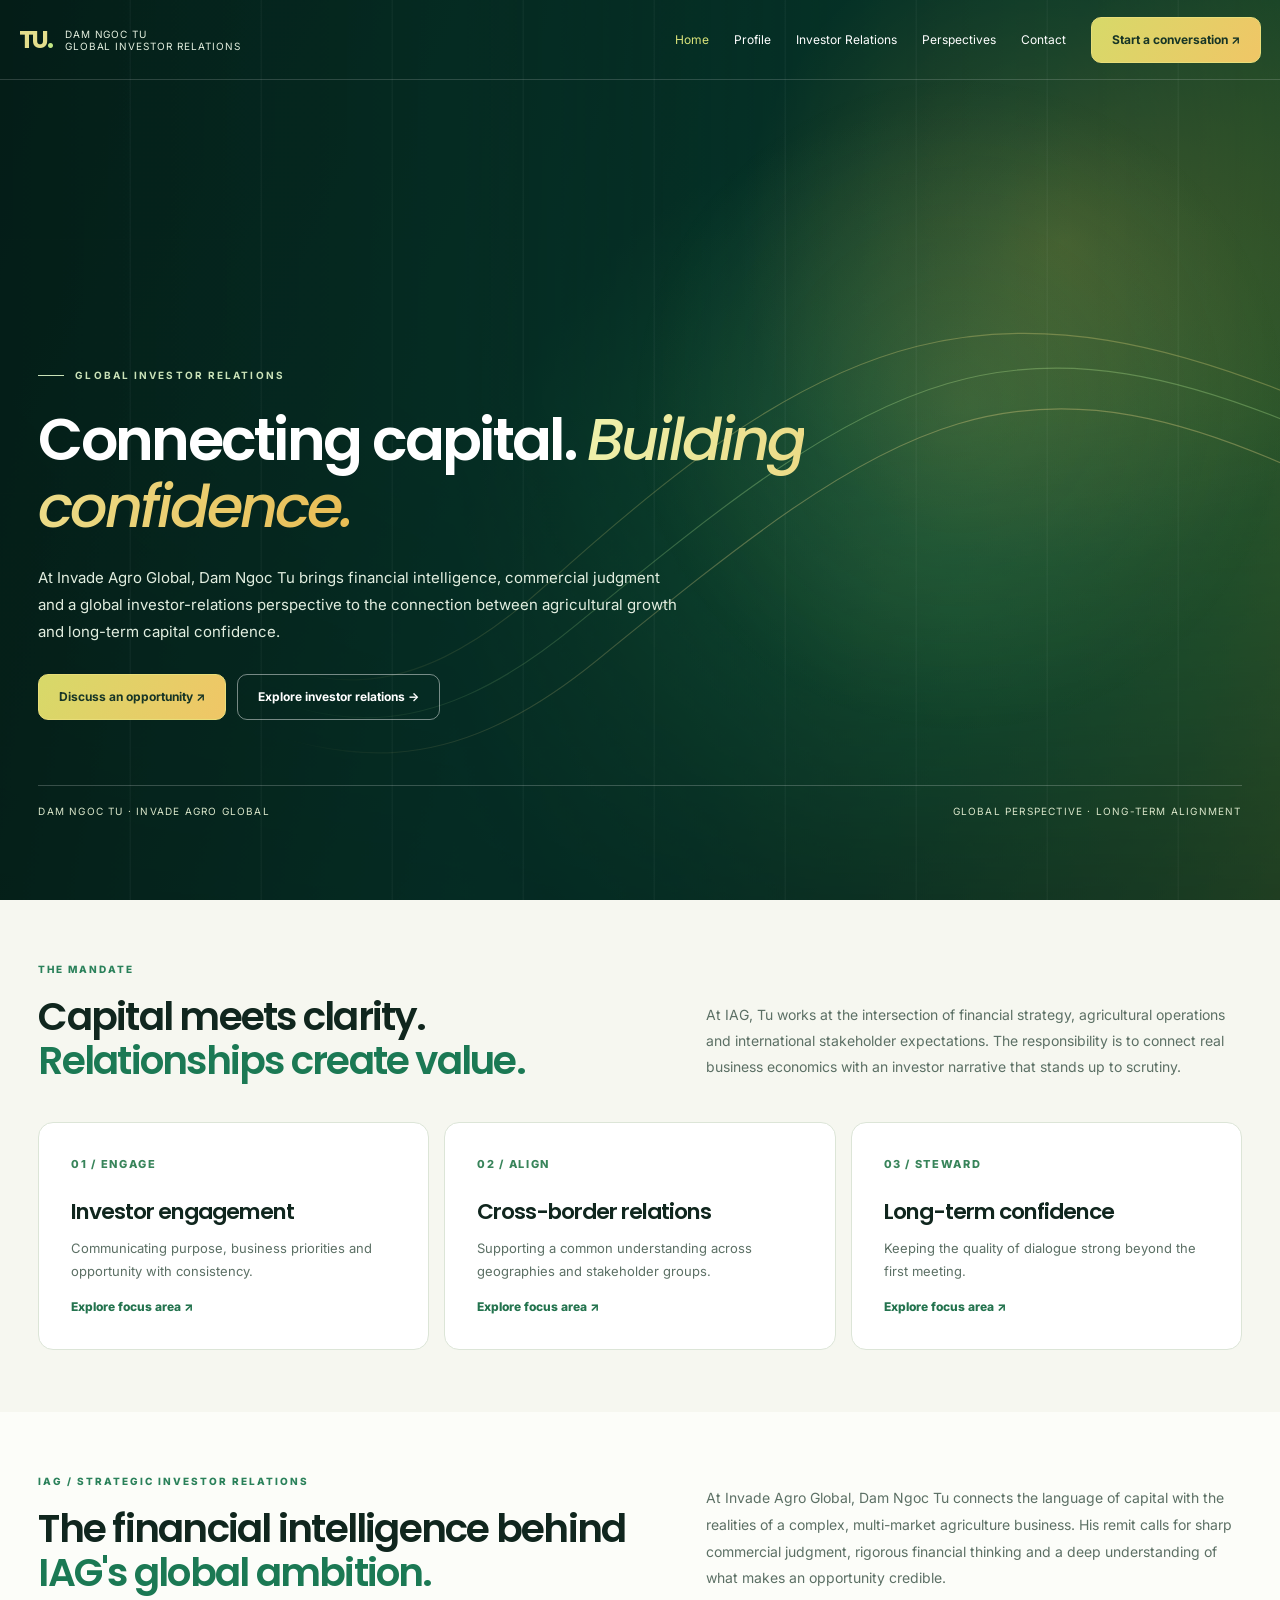
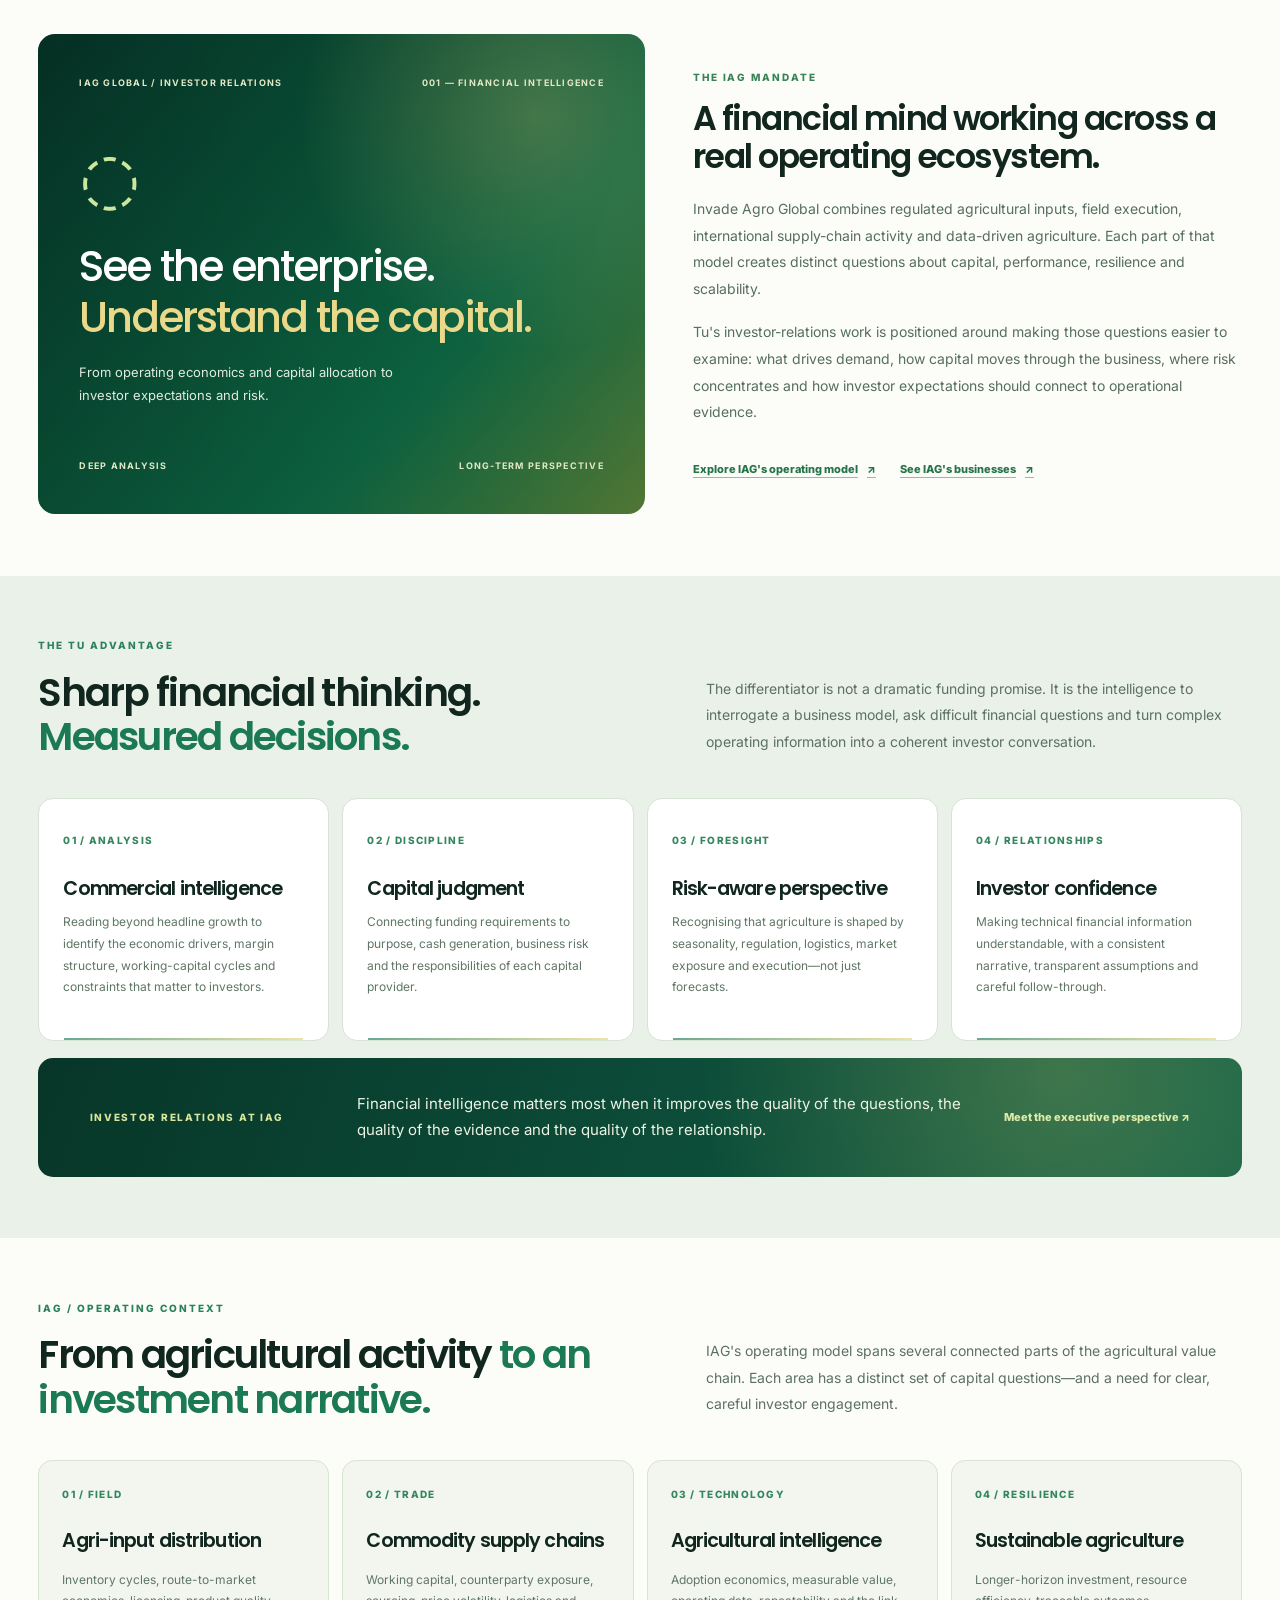
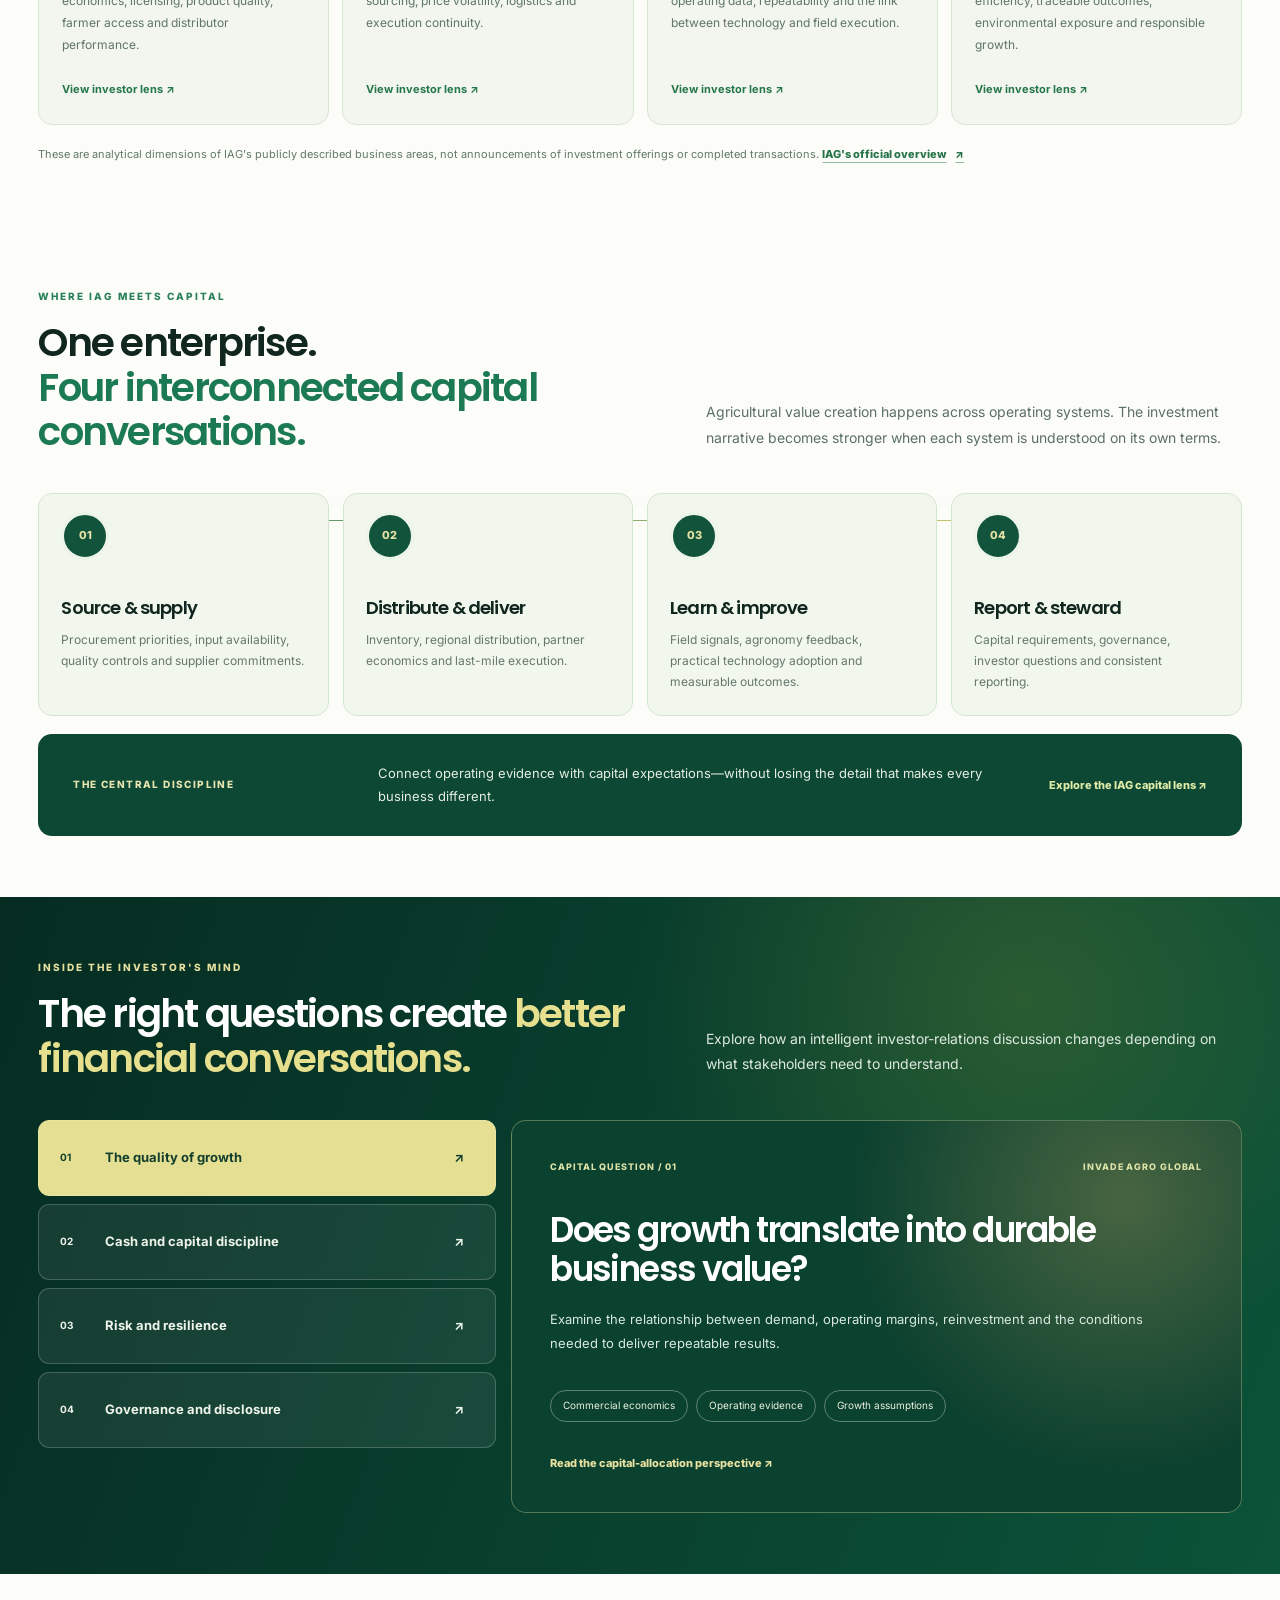
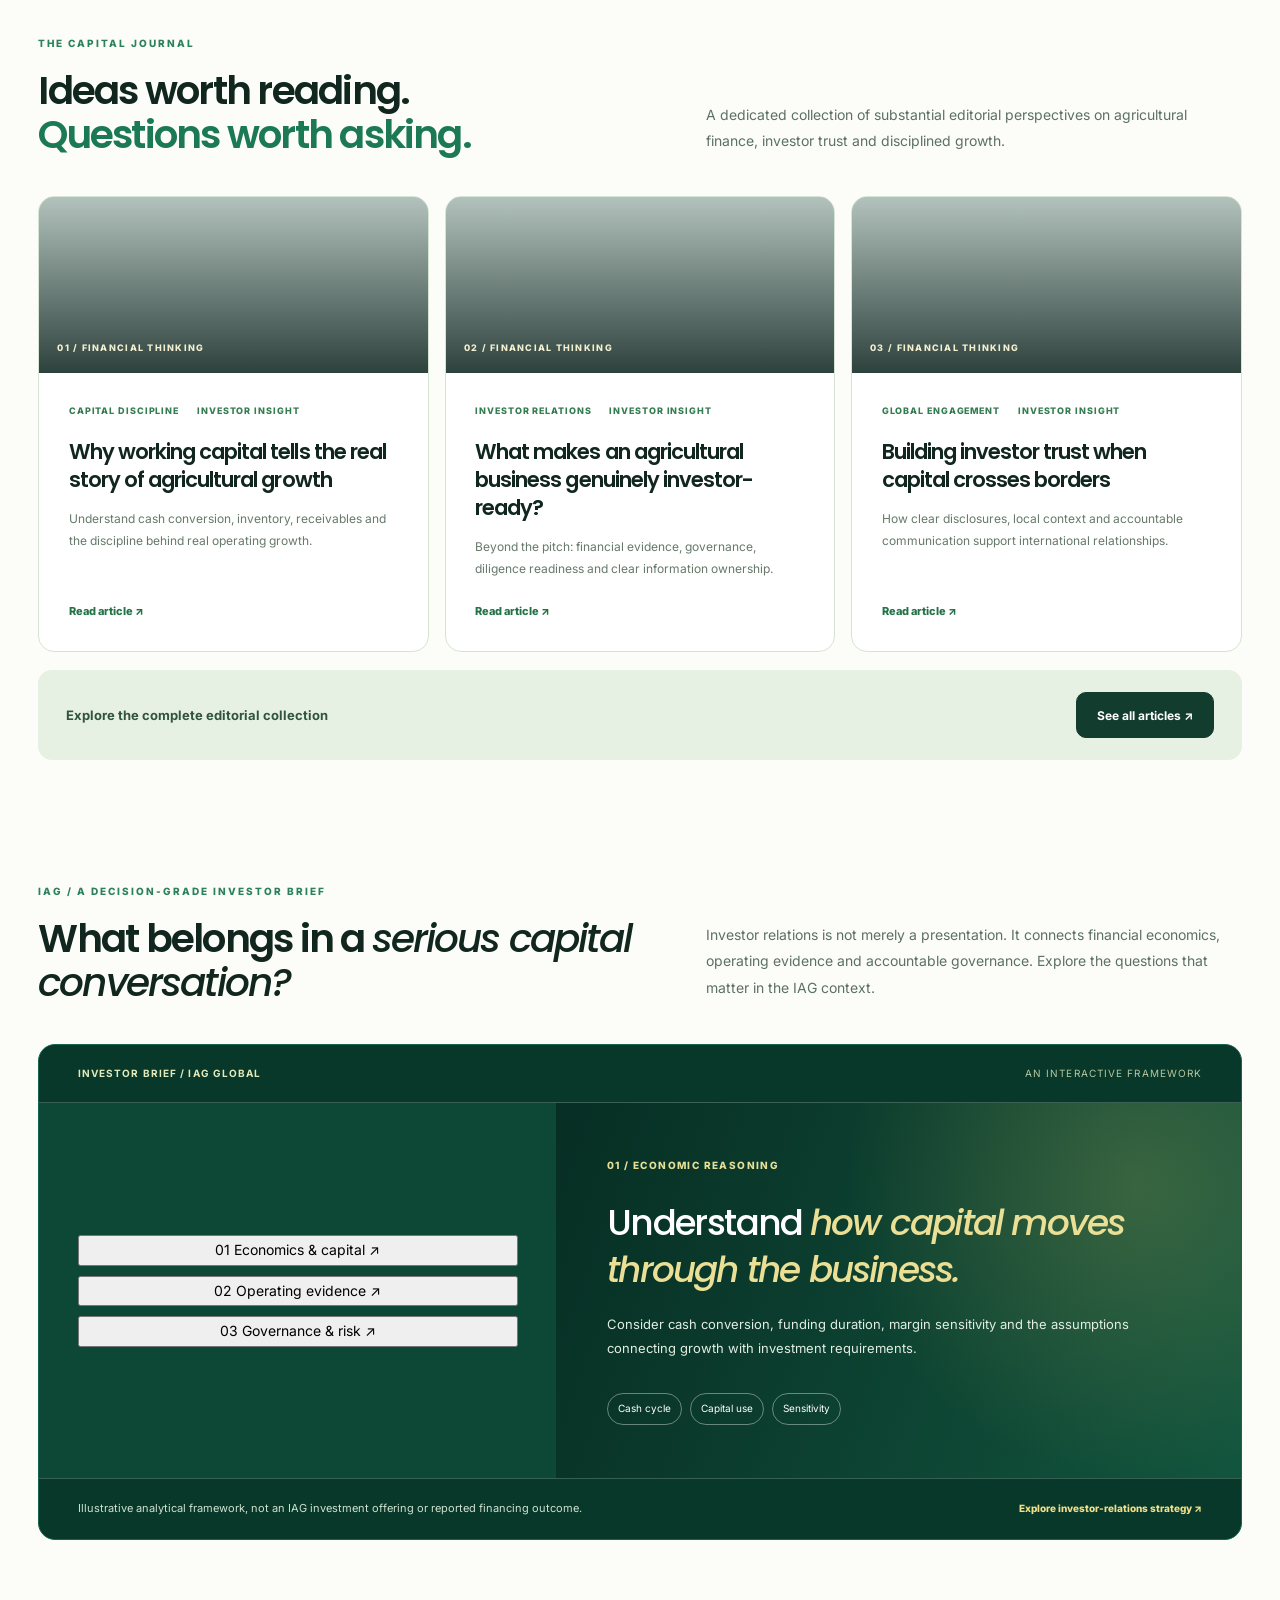
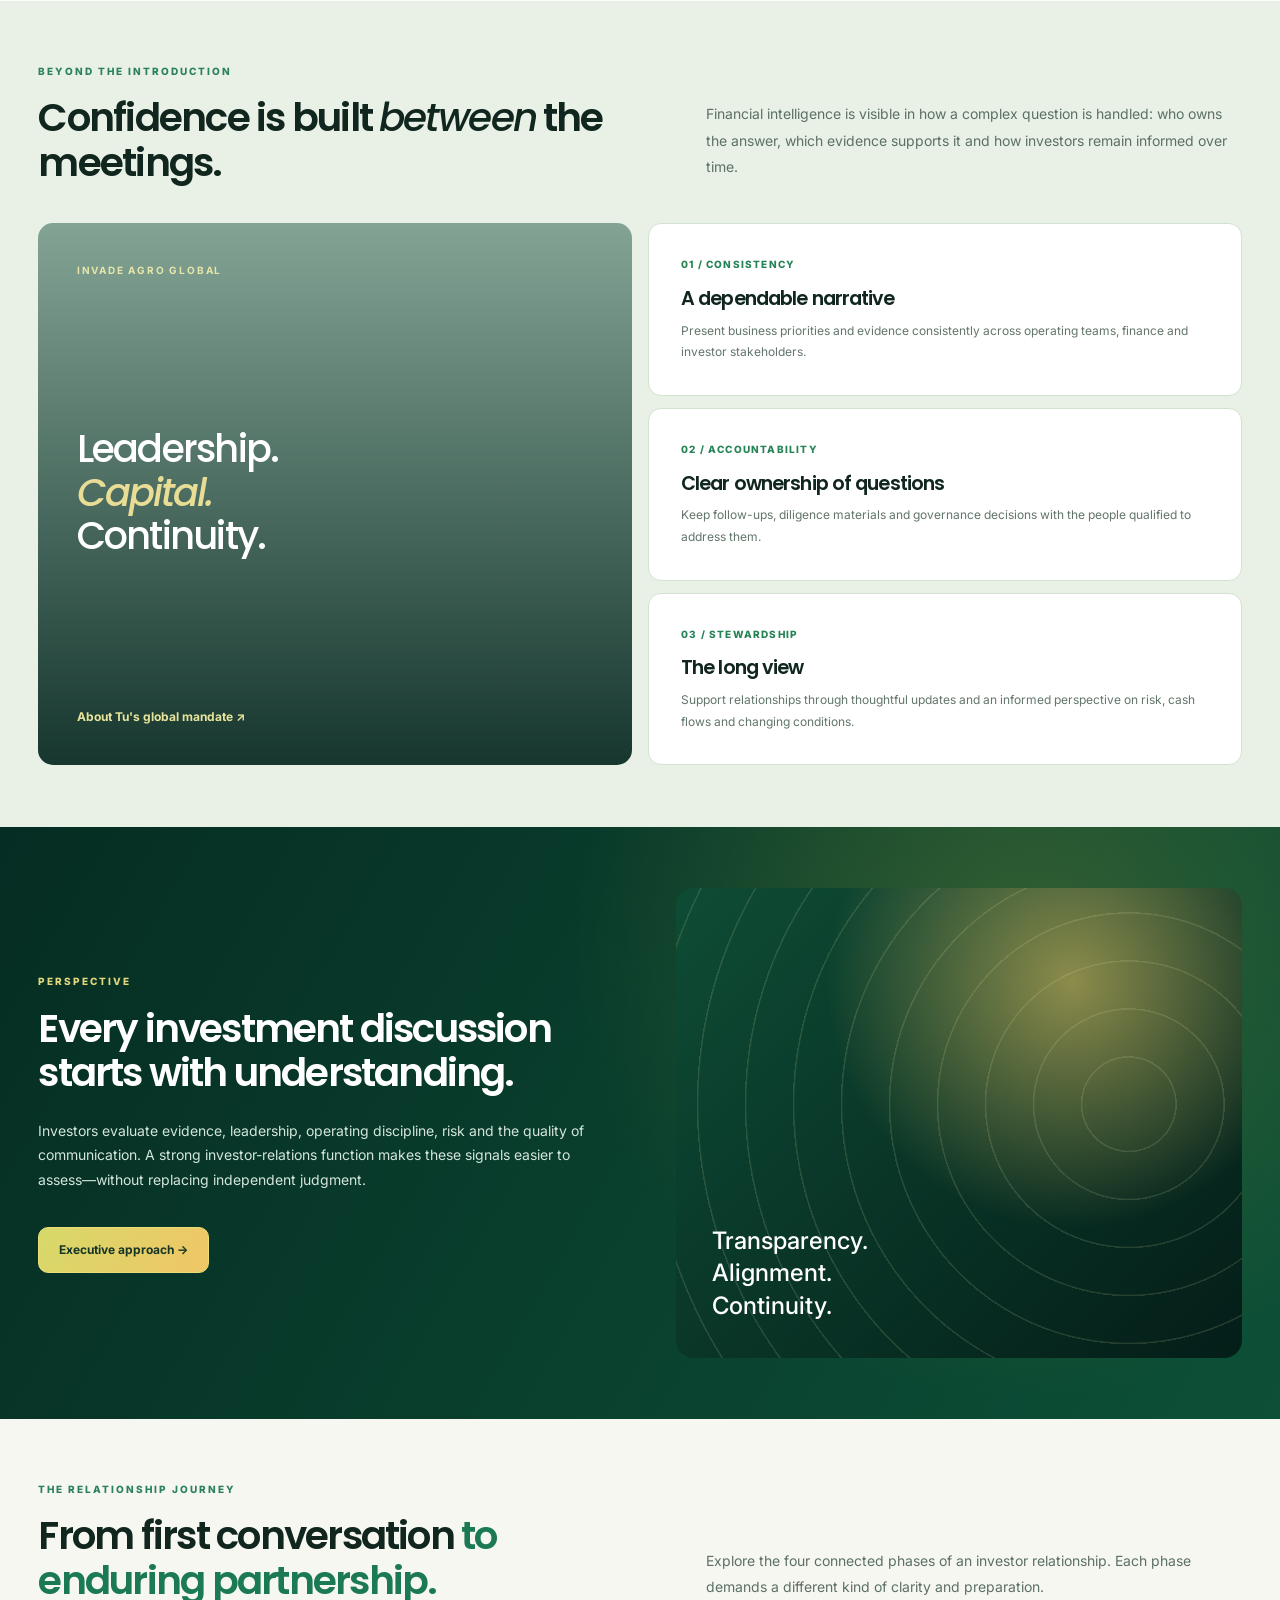
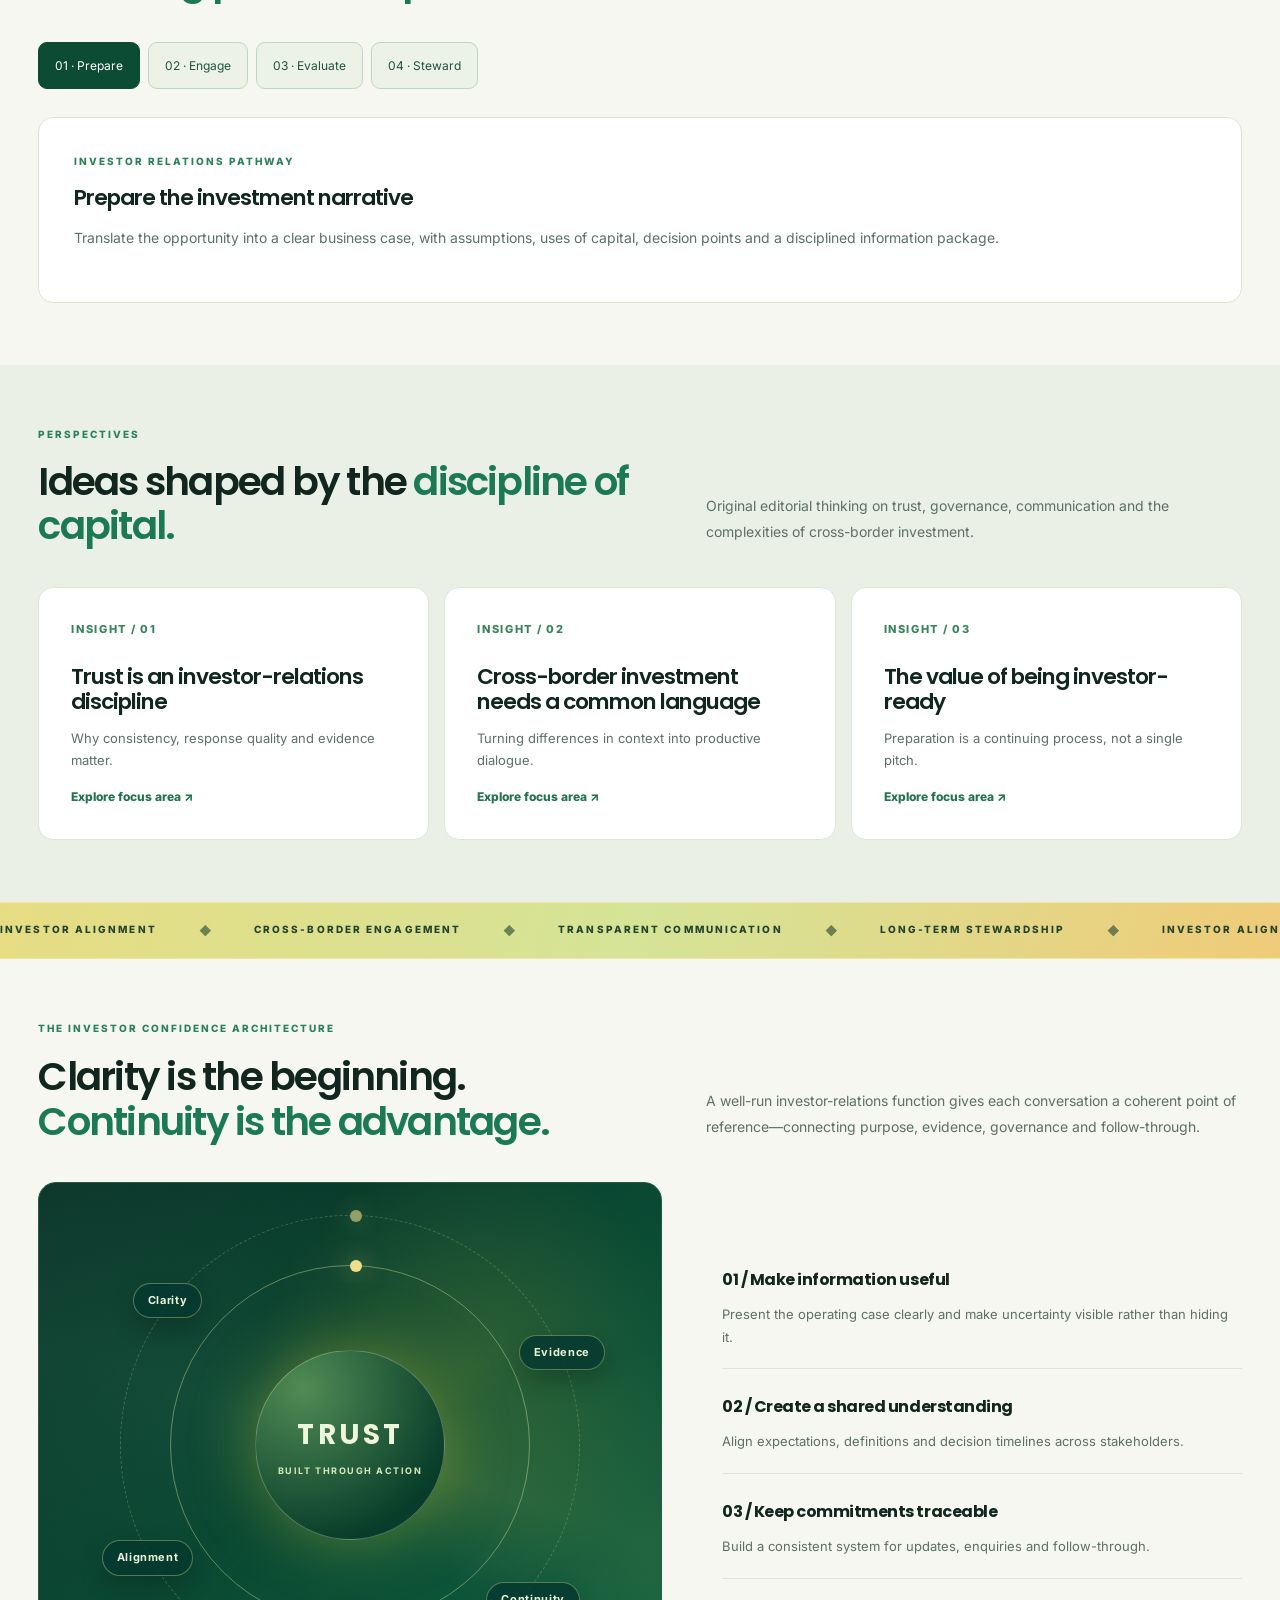
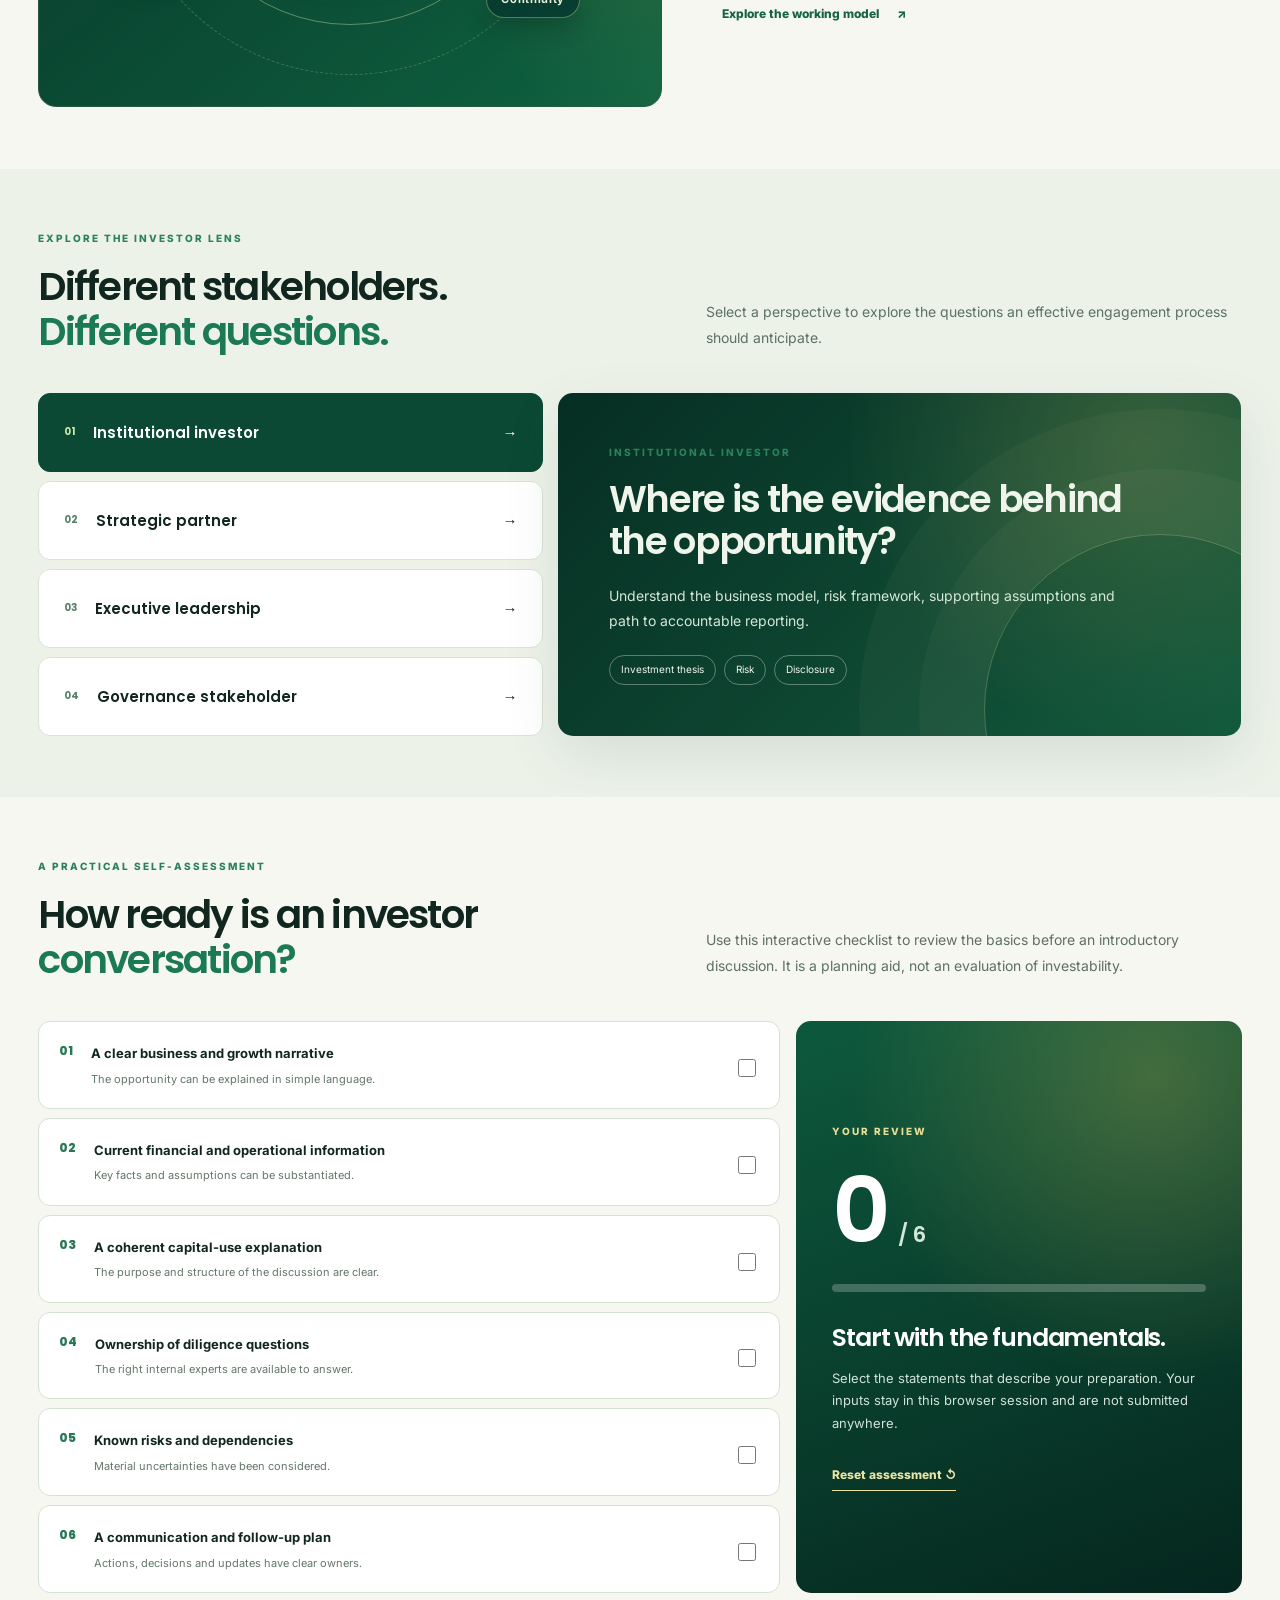
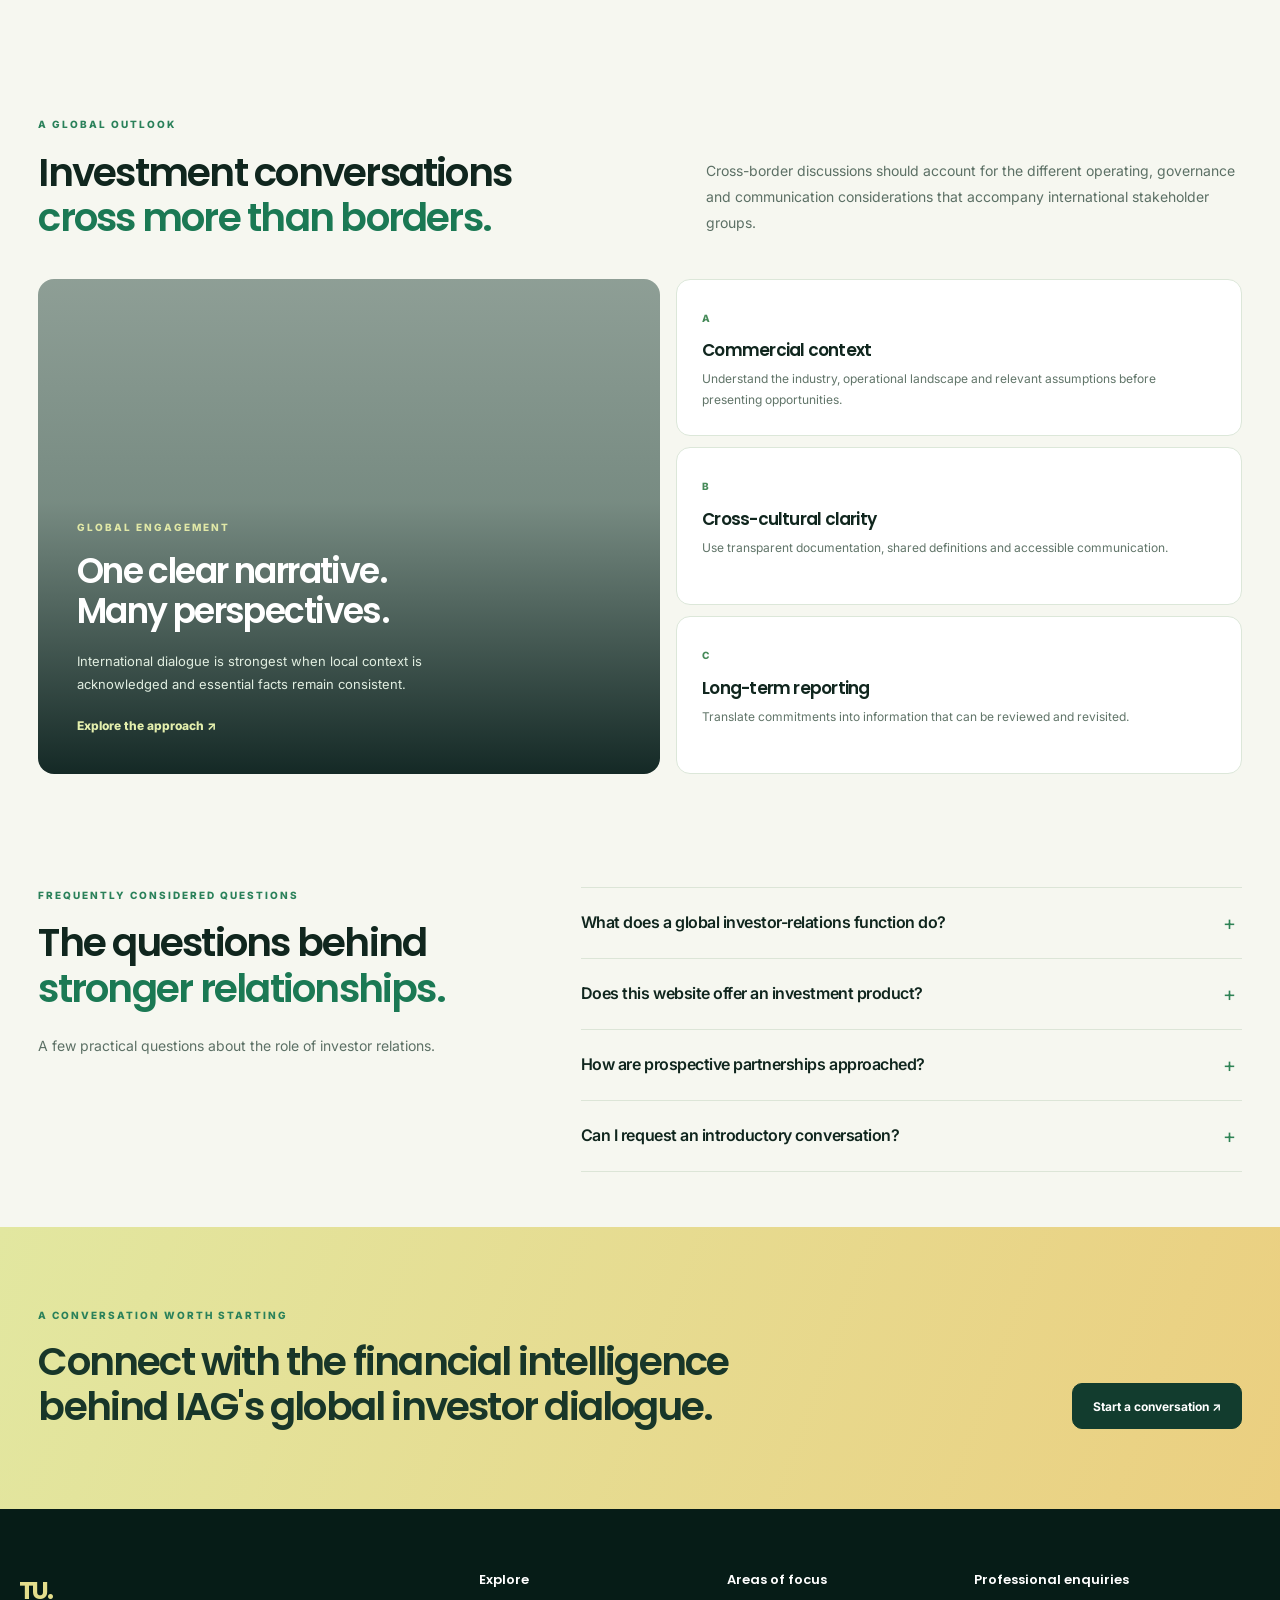
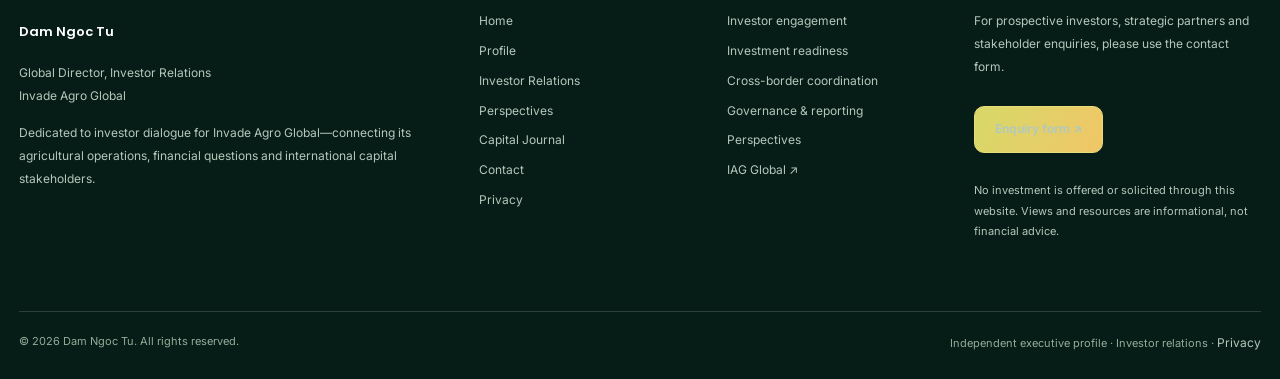
==== commit f2afd142: "Add distinctive executive finance sections across all TU pages" ====
--- a/index.html
+++ b/index.html
@@ -1,4 +1,4 @@
-<!doctype html><html lang="en"><head><meta charset="utf-8"><meta name="viewport" content="width=device-width,initial-scale=1"><meta name="theme-color" content="#082e23"><meta name="color-scheme" content="light"><title>Dam Ngoc Tu | IAG Global Investor Relations &amp; Finance</title><meta name="description" content="Explore Dam Ngoc Tu's financial intelligence and global investor-relations work with Invade Agro Global, connecting agricultural operations, capital and investors."><meta name="robots" content="index,follow,max-image-preview:large"><link rel="canonical" href="https://damngoctu.com/"><link rel="icon" type="image/svg+xml" href="/assets/favicon.svg"><meta property="og:type" content="website"><meta property="og:site_name" content="Dam Ngoc Tu"><meta property="og:locale" content="en_US"><meta property="og:title" content="Dam Ngoc Tu | IAG Global Investor Relations &amp; Finance"><meta property="og:description" content="Explore Dam Ngoc Tu's financial intelligence and global investor-relations work with Invade Agro Global, connecting agricultural operations, capital and investors."><meta property="og:url" content="https://damngoctu.com/"><meta property="og:image" content="https://damngoctu.com/assets/og-image.svg"><meta property="og:image:secure_url" content="https://damngoctu.com/assets/og-image.svg"><meta property="og:image:type" content="image/svg+xml"><meta property="og:image:width" content="1200"><meta property="og:image:height" content="630"><meta property="og:image:alt" content="Dam Ngoc Tu — Global Investor Relations, Invade Agro Global"><meta name="twitter:card" content="summary_large_image"><meta name="twitter:title" content="Dam Ngoc Tu | IAG Global Investor Relations &amp; Finance"><meta name="twitter:description" content="Explore Dam Ngoc Tu's financial intelligence and global investor-relations work with Invade Agro Global, connecting agricultural operations, capital and investors."><meta name="twitter:image" content="https://damngoctu.com/assets/og-image.svg"><meta name="twitter:image:alt" content="Dam Ngoc Tu — Global Investor Relations"><link rel="preconnect" href="https://fonts.googleapis.com"><link rel="preconnect" href="https://fonts.gstatic.com" crossorigin><link rel="preconnect" href="https://images.unsplash.com"><link rel="preload" as="image" fetchpriority="high" href="https://images.unsplash.com/photo-1486406146926-c627a92ad1ab?auto=format&amp;fit=crop&amp;w=2000&amp;q=84"><link rel="stylesheet" href="/assets/site.css"><script src="/assets/site.js" defer></script><script type="application/ld+json">{"@context":"https://schema.org","@graph":[{"@type":"WebSite","@id":"https://damngoctu.com/#website","name":"Dam Ngoc Tu","url":"https://damngoctu.com/","inLanguage":"en","publisher":{"@id":"https://damngoctu.com/#person"}},{"@type":"Organization","@id":"https://damngoctu.com/#invade-agro-global","name":"Invade Agro Global","url":"https://www.invadeagro.com"},{"@type":"Person","@id":"https://damngoctu.com/#person","name":"Dam Ngoc Tu","url":"https://damngoctu.com/","jobTitle":"Global Director, Investor Relations","worksFor":{"@id":"https://damngoctu.com/#invade-agro-global"},"knowsAbout":["Investor relations","International stakeholder engagement","Investment readiness","Cross-border communication","Investor reporting"]},{"@type":"WebPage","@id":"https://damngoctu.com/#webpage","name":"Dam Ngoc Tu | IAG Global Investor Relations & Finance","url":"https://damngoctu.com/","inLanguage":"en","description":"Explore Dam Ngoc Tu's financial intelligence and global investor-relations work with Invade Agro Global, connecting agricultural operations, capital and investors.","isPartOf":{"@id":"https://damngoctu.com/#website"},"about":{"@id":"https://damngoctu.com/#person"}}]}</script></head><body><a class="skip" href="#main">Skip to main content</a><header class="head"><a class="brand" href="/" aria-label="Dam Ngoc Tu home"><span class="monogram">TU<span style="color:#c3e785">.</span></span><span class="brand-caption">Dam Ngoc Tu<br>Global Investor Relations</span></a><nav class="nav" id="primary-nav" aria-label="Primary navigation"><a href="/" aria-current="page">Home</a><a href="/about.html" >Profile</a><a href="/expertise.html" >Investor Relations</a><a href="/insights.html" >Perspectives</a><a href="/contact.html" >Contact</a><a href="/contact.html" class="nav-cta">Start a conversation ↗</a></nav><button class="menu-toggle" type="button" aria-controls="primary-nav" aria-expanded="false">Menu ☰</button></header><main id="main"><section class="hero  "><div class="hero-photo"></div><svg class="flow-lines" viewBox="0 0 1500 900" preserveAspectRatio="none" aria-hidden="true"><path d="M-60 660 C240 480 310 840 640 585 S1160 260 1570 415"/><path d="M-80 700 C240 520 320 875 675 625 S1180 290 1580 448"/><path d="M-100 740 C240 580 355 900 700 660 S1190 325 1580 495"/></svg><div class="hero-inner shell"><div class="eyebrow">Global investor relations</div><h1>Connecting capital. <em>Building confidence.</em></h1><p class="hero-copy">At Invade Agro Global, Dam Ngoc Tu brings financial intelligence, commercial judgment and a global investor-relations perspective to the connection between agricultural growth and long-term capital confidence.</p><div class="hero-actions"><a href="/contact.html" class="btn">Discuss an opportunity ↗</a><a href="/expertise.html" class="btn outline">Explore investor relations →</a></div><div class="hero-bottom"><span>Dam Ngoc Tu · Invade Agro Global</span><span>Global perspective · Long-term alignment</span></div></div></section><section class="section shell"><div class="section-intro"><div><div class="kicker">The mandate</div><h2>Capital meets clarity.<br><span class="accent">Relationships create value.</span></h2></div><p>At IAG, Tu works at the intersection of financial strategy, agricultural operations and international stakeholder expectations. The responsibility is to connect real business economics with an investor narrative that stands up to scrutiny.</p></div><div class="grid3"><article class="card fadein"><span class="num">01 / ENGAGE</span><h3>Investor engagement</h3><p>Communicating purpose, business priorities and opportunity with consistency.</p><a href="/expertise.html">Explore focus area ↗</a></article><article class="card fadein"><span class="num">02 / ALIGN</span><h3>Cross-border relations</h3><p>Supporting a common understanding across geographies and stakeholder groups.</p><a href="/expertise.html">Explore focus area ↗</a></article><article class="card fadein"><span class="num">03 / STEWARD</span><h3>Long-term confidence</h3><p>Keeping the quality of dialogue strong beyond the first meeting.</p><a href="/expertise.html">Explore focus area ↗</a></article></div></section><section class="section shell tu-editorial tu-white" aria-label="IAG / Strategic Investor Relations"><div class="section-intro fadein"><div><div class="kicker">IAG / Strategic Investor Relations</div><h2>The financial intelligence behind <span class='accent'>IAG's global ambition.</span></h2></div><p>At Invade Agro Global, Dam Ngoc Tu connects the language of capital with the realities of a complex, multi-market agriculture business. His remit calls for sharp commercial judgment, rigorous financial thinking and a deep understanding of what makes an opportunity credible.</p></div><div class="tu-opening"><div class="tu-opening-visual fadein"><div class="tu-visual-top"><span>IAG GLOBAL / INVESTOR RELATIONS</span><span>001 — FINANCIAL INTELLIGENCE</span></div><div class="tu-visual-main"><span class="tu-squiggle" aria-hidden="true">◌</span><h3>See the enterprise.<br><em>Understand the capital.</em></h3><p>From operating economics and capital allocation to investor expectations and risk.</p></div><div class="tu-visual-foot"><span>DEEP ANALYSIS</span><span>LONG-TERM PERSPECTIVE</span></div></div><div class="tu-opening-copy"><div class="tu-overline">THE IAG MANDATE</div><h3>A financial mind working across a real operating ecosystem.</h3><p>Invade Agro Global combines regulated agricultural inputs, field execution, international supply-chain activity and data-driven agriculture. Each part of that model creates distinct questions about capital, performance, resilience and scalability.</p><p>Tu's investor-relations work is positioned around making those questions easier to examine: what drives demand, how capital moves through the business, where risk concentrates and how investor expectations should connect to operational evidence.</p><div class="tu-source-row"><a class="tu-source" href="https://www.invadeagro.com/aboutus" target="_blank" rel="noopener noreferrer">Explore IAG's operating model <span aria-hidden="true">↗</span></a><a class="tu-source" href="https://www.invadeagro.com/iag" target="_blank" rel="noopener noreferrer">See IAG's businesses <span aria-hidden="true">↗</span></a></div></div></div></section><section class="section shell tu-editorial tu-tint" aria-label="The Tu advantage"><div class="section-intro fadein"><div><div class="kicker">The Tu advantage</div><h2>Sharp financial thinking.<br><span class='accent'>Measured decisions.</span></h2></div><p>The differentiator is not a dramatic funding promise. It is the intelligence to interrogate a business model, ask difficult financial questions and turn complex operating information into a coherent investor conversation.</p></div><div class="tu-finance-grid"><article class="tu-feature fadein"><span class="tu-n">01 / ANALYSIS</span><h3>Commercial intelligence</h3><p>Reading beyond headline growth to identify the economic drivers, margin structure, working-capital cycles and constraints that matter to investors.</p></article><article class="tu-feature fadein"><span class="tu-n">02 / DISCIPLINE</span><h3>Capital judgment</h3><p>Connecting funding requirements to purpose, cash generation, business risk and the responsibilities of each capital provider.</p></article><article class="tu-feature fadein"><span class="tu-n">03 / FORESIGHT</span><h3>Risk-aware perspective</h3><p>Recognising that agriculture is shaped by seasonality, regulation, logistics, market exposure and execution—not just forecasts.</p></article><article class="tu-feature fadein"><span class="tu-n">04 / RELATIONSHIPS</span><h3>Investor confidence</h3><p>Making technical financial information understandable, with a consistent narrative, transparent assumptions and careful follow-through.</p></article></div><div class="tu-insight-bar"><div class="tu-kicker">INVESTOR RELATIONS AT IAG</div><p>Financial intelligence matters most when it improves the quality of the questions, the quality of the evidence and the quality of the relationship.</p><a href="/about.html" class="tu-arrow">Meet the executive perspective ↗</a></div></section><section class="section shell tu-editorial tu-white" aria-label="IAG / Operating context"><div class="section-intro fadein"><div><div class="kicker">IAG / Operating context</div><h2>From agricultural activity <span class='accent'>to an investment narrative.</span></h2></div><p>IAG's operating model spans several connected parts of the agricultural value chain. Each area has a distinct set of capital questions—and a need for clear, careful investor engagement.</p></div><div class="tu-sector-grid"><article class="tu-sector"><span>01 / FIELD</span><h3>Agri-input distribution</h3><p>Inventory cycles, route-to-market economics, licensing, product quality, farmer access and distributor performance.</p><a href="/expertise.html#iag-capital-lens">View investor lens ↗</a></article><article class="tu-sector"><span>02 / TRADE</span><h3>Commodity supply chains</h3><p>Working capital, counterparty exposure, sourcing, price volatility, logistics and execution continuity.</p><a href="/expertise.html#iag-capital-lens">View investor lens ↗</a></article><article class="tu-sector"><span>03 / TECHNOLOGY</span><h3>Agricultural intelligence</h3><p>Adoption economics, measurable value, operating data, repeatability and the link between technology and field execution.</p><a href="/expertise.html#iag-capital-lens">View investor lens ↗</a></article><article class="tu-sector"><span>04 / RESILIENCE</span><h3>Sustainable agriculture</h3><p>Longer-horizon investment, resource efficiency, traceable outcomes, environmental exposure and responsible growth.</p><a href="/expertise.html#iag-capital-lens">View investor lens ↗</a></article></div><p class="tu-factnote">These are analytical dimensions of IAG's publicly described business areas, not announcements of investment offerings or completed transactions. <a class="tu-source" href="https://www.invadeagro.com/" target="_blank" rel="noopener noreferrer">IAG's official overview <span aria-hidden="true">↗</span></a></p></section><section class="section shell spotlight-section spotlight-light" aria-label="Where IAG meets capital"><div class="section-intro fadein"><div><div class="kicker">Where IAG meets capital</div><h2>One enterprise.<br><span class='accent'>Four interconnected capital conversations.</span></h2></div><p>Agricultural value creation happens across operating systems. The investment narrative becomes stronger when each system is understood on its own terms.</p></div><div class="capital-journey"><div class="capital-journey-line" aria-hidden="true"></div><article class="journey-step fadein"><span class="journey-dot">01</span><h3>Source & supply</h3><p>Procurement priorities, input availability, quality controls and supplier commitments.</p></article><article class="journey-step fadein"><span class="journey-dot">02</span><h3>Distribute & deliver</h3><p>Inventory, regional distribution, partner economics and last-mile execution.</p></article><article class="journey-step fadein"><span class="journey-dot">03</span><h3>Learn & improve</h3><p>Field signals, agronomy feedback, practical technology adoption and measurable outcomes.</p></article><article class="journey-step fadein"><span class="journey-dot">04</span><h3>Report & steward</h3><p>Capital requirements, governance, investor questions and consistent reporting.</p></article></div><div class="journey-footer"><span>THE CENTRAL DISCIPLINE</span><p>Connect operating evidence with capital expectations—without losing the detail that makes every business different.</p><a href="/expertise.html#iag-capital-lens" class="tu-arrow">Explore the IAG capital lens ↗</a></div></section><section class="section shell spotlight-section spotlight-dark" aria-label="Inside the investor's mind"><div class="section-intro fadein"><div><div class="kicker">Inside the investor's mind</div><h2>The right questions create <span class='accent'>better financial conversations.</span></h2></div><p>Explore how an intelligent investor-relations discussion changes depending on what stakeholders need to understand.</p></div><div class="question-board"><div class="question-selector" role="tablist" aria-label="Investor decision lenses"><button type="button" data-board="growth" role="tab" aria-selected="true" class="is-active"><b>01</b><span>The quality of growth</span><span aria-hidden="true">↗</span></button><button type="button" data-board="cash" role="tab" aria-selected="false"><b>02</b><span>Cash and capital discipline</span><span aria-hidden="true">↗</span></button><button type="button" data-board="risk" role="tab" aria-selected="false"><b>03</b><span>Risk and resilience</span><span aria-hidden="true">↗</span></button><button type="button" data-board="governance" role="tab" aria-selected="false"><b>04</b><span>Governance and disclosure</span><span aria-hidden="true">↗</span></button></div><div class="question-stage" id="question-stage" role="tabpanel" aria-live="polite"><div class="question-stage-top"><span>CAPITAL QUESTION / 01</span><span>INVADE AGRO GLOBAL</span></div><h3>Does growth translate into durable business value?</h3><p>Examine the relationship between demand, operating margins, reinvestment and the conditions needed to deliver repeatable results.</p><div class="question-pills"><span>Commercial economics</span><span>Operating evidence</span><span>Growth assumptions</span></div><a href="/journal/capital-allocation-agri-value-chain.html">Read the capital-allocation perspective ↗</a></div></div></section><section class="section shell spotlight-section spotlight-light" aria-label="The capital journal"><div class="section-intro fadein"><div><div class="kicker">The capital journal</div><h2>Ideas worth reading.<br><span class='accent'>Questions worth asking.</span></h2></div><p>A dedicated collection of substantial editorial perspectives on agricultural finance, investor trust and disciplined growth.</p></div><div class="journal-grid journal-grid-home"><a class="journal-card" href="/journal/working-capital-agriculture.html" data-journal-card data-category="capital" data-search="why working capital tells the real story of agricultural growth understand cash conversion, inventory, receivables and the discipline behind real operating growth. capital discipline"><div class="journal-image journal-photo-1"><span class="journal-count">01 / FINANCIAL THINKING</span></div><div class="journal-card-body"><div class="journal-tags"><span>Capital Discipline</span><span>Investor insight</span></div><h3>Why working capital tells the real story of agricultural growth</h3><p>Understand cash conversion, inventory, receivables and the discipline behind real operating growth.</p><span class="journal-read">Read article <span aria-hidden="true">↗</span></span></div></a><a class="journal-card" href="/journal/investment-readiness-agri-business.html" data-journal-card data-category="relations" data-search="what makes an agricultural business genuinely investor-ready? beyond the pitch: financial evidence, governance, diligence readiness and clear information ownership. investor relations"><div class="journal-image journal-photo-2"><span class="journal-count">02 / FINANCIAL THINKING</span></div><div class="journal-card-body"><div class="journal-tags"><span>Investor Relations</span><span>Investor insight</span></div><h3>What makes an agricultural business genuinely investor-ready?</h3><p>Beyond the pitch: financial evidence, governance, diligence readiness and clear information ownership.</p><span class="journal-read">Read article <span aria-hidden="true">↗</span></span></div></a><a class="journal-card" href="/journal/cross-border-investor-trust.html" data-journal-card data-category="global" data-search="building investor trust when capital crosses borders how clear disclosures, local context and accountable communication support international relationships. global engagement"><div class="journal-image journal-photo-3"><span class="journal-count">03 / FINANCIAL THINKING</span></div><div class="journal-card-body"><div class="journal-tags"><span>Global Engagement</span><span>Investor insight</span></div><h3>Building investor trust when capital crosses borders</h3><p>How clear disclosures, local context and accountable communication support international relationships.</p><span class="journal-read">Read article <span aria-hidden="true">↗</span></span></div></a></div><div class="journal-bottom"><span>Explore the complete editorial collection</span><a href="/insights.html#editorial-journal" class="btn dark">See all articles ↗</a></div></section><section class="section shell darkband"><div class="split"><div><div class="kicker">Perspective</div><h2>Every investment discussion starts with understanding.</h2><p style="max-width:580px;margin-top:23px">Investors evaluate evidence, leadership, operating discipline, risk and the quality of communication. A strong investor-relations function makes these signals easier to assess—without replacing independent judgment.</p><a href="/about.html" class="btn" style="margin-top:18px">Executive approach →</a></div><div class="visual-panel"><strong>Transparency.<br>Alignment.<br>Continuity.</strong></div></div></section><section class="section shell"><div class="section-intro"><div><div class="kicker">The relationship journey</div><h2>From first conversation <span class="accent">to enduring partnership.</span></h2></div><p>Explore the four connected phases of an investor relationship. Each phase demands a different kind of clarity and preparation.</p></div><div class="path-tabs" role="tablist" aria-label="Investor relations pathway"><button data-path="prepare" role="tab" aria-selected="true">01 · Prepare</button><button data-path="engage" role="tab" aria-selected="false">02 · Engage</button><button data-path="evaluate" role="tab" aria-selected="false">03 · Evaluate</button><button data-path="steward" role="tab" aria-selected="false">04 · Steward</button></div><div class="path-panel" id="path-result" role="tabpanel" aria-live="polite"><h3>Prepare the investment narrative</h3><p>Clarify the business case.</p></div></section><section class="section shell" style="background:#eaf0e6"><div class="section-intro"><div><div class="kicker">Perspectives</div><h2>Ideas shaped by the <span class="accent">discipline of capital.</span></h2></div><p>Original editorial thinking on trust, governance, communication and the complexities of cross-border investment.</p></div><div class="grid3"><article class="card fadein"><span class="num">INSIGHT / 01</span><h3>Trust is an investor-relations discipline</h3><p>Why consistency, response quality and evidence matter.</p><a href="/insights.html#trust">Explore focus area ↗</a></article><article class="card fadein"><span class="num">INSIGHT / 02</span><h3>Cross-border investment needs a common language</h3><p>Turning differences in context into productive dialogue.</p><a href="/insights.html#crossborder">Explore focus area ↗</a></article><article class="card fadein"><span class="num">INSIGHT / 03</span><h3>The value of being investor-ready</h3><p>Preparation is a continuing process, not a single pitch.</p><a href="/insights.html#readiness">Explore focus area ↗</a></article></div></section>
+<!doctype html><html lang="en"><head><meta charset="utf-8"><meta name="viewport" content="width=device-width,initial-scale=1"><meta name="theme-color" content="#082e23"><meta name="color-scheme" content="light"><title>Dam Ngoc Tu | IAG Global Investor Relations &amp; Finance</title><meta name="description" content="Explore Dam Ngoc Tu's financial intelligence and global investor-relations work with Invade Agro Global, connecting agricultural operations, capital and investors."><meta name="robots" content="index,follow,max-image-preview:large"><link rel="canonical" href="https://damngoctu.com/"><link rel="icon" type="image/svg+xml" href="/assets/favicon.svg"><meta property="og:type" content="website"><meta property="og:site_name" content="Dam Ngoc Tu"><meta property="og:locale" content="en_US"><meta property="og:title" content="Dam Ngoc Tu | IAG Global Investor Relations &amp; Finance"><meta property="og:description" content="Explore Dam Ngoc Tu's financial intelligence and global investor-relations work with Invade Agro Global, connecting agricultural operations, capital and investors."><meta property="og:url" content="https://damngoctu.com/"><meta property="og:image" content="https://damngoctu.com/assets/og-image.svg"><meta property="og:image:secure_url" content="https://damngoctu.com/assets/og-image.svg"><meta property="og:image:type" content="image/svg+xml"><meta property="og:image:width" content="1200"><meta property="og:image:height" content="630"><meta property="og:image:alt" content="Dam Ngoc Tu — Global Investor Relations, Invade Agro Global"><meta name="twitter:card" content="summary_large_image"><meta name="twitter:title" content="Dam Ngoc Tu | IAG Global Investor Relations &amp; Finance"><meta name="twitter:description" content="Explore Dam Ngoc Tu's financial intelligence and global investor-relations work with Invade Agro Global, connecting agricultural operations, capital and investors."><meta name="twitter:image" content="https://damngoctu.com/assets/og-image.svg"><meta name="twitter:image:alt" content="Dam Ngoc Tu — Global Investor Relations"><link rel="preconnect" href="https://fonts.googleapis.com"><link rel="preconnect" href="https://fonts.gstatic.com" crossorigin><link rel="preconnect" href="https://images.unsplash.com"><link rel="preload" as="image" fetchpriority="high" href="https://images.unsplash.com/photo-1486406146926-c627a92ad1ab?auto=format&amp;fit=crop&amp;w=2000&amp;q=84"><link rel="stylesheet" href="/assets/site.css"><script src="/assets/site.js" defer></script><script type="application/ld+json">{"@context":"https://schema.org","@graph":[{"@type":"WebSite","@id":"https://damngoctu.com/#website","name":"Dam Ngoc Tu","url":"https://damngoctu.com/","inLanguage":"en","publisher":{"@id":"https://damngoctu.com/#person"}},{"@type":"Organization","@id":"https://damngoctu.com/#invade-agro-global","name":"Invade Agro Global","url":"https://www.invadeagro.com"},{"@type":"Person","@id":"https://damngoctu.com/#person","name":"Dam Ngoc Tu","url":"https://damngoctu.com/","jobTitle":"Global Director, Investor Relations","worksFor":{"@id":"https://damngoctu.com/#invade-agro-global"},"knowsAbout":["Investor relations","International stakeholder engagement","Investment readiness","Cross-border communication","Investor reporting"]},{"@type":"WebPage","@id":"https://damngoctu.com/#webpage","name":"Dam Ngoc Tu | IAG Global Investor Relations & Finance","url":"https://damngoctu.com/","inLanguage":"en","description":"Explore Dam Ngoc Tu's financial intelligence and global investor-relations work with Invade Agro Global, connecting agricultural operations, capital and investors.","isPartOf":{"@id":"https://damngoctu.com/#website"},"about":{"@id":"https://damngoctu.com/#person"}}]}</script></head><body><a class="skip" href="#main">Skip to main content</a><header class="head"><a class="brand" href="/" aria-label="Dam Ngoc Tu home"><span class="monogram">TU<span style="color:#c3e785">.</span></span><span class="brand-caption">Dam Ngoc Tu<br>Global Investor Relations</span></a><nav class="nav" id="primary-nav" aria-label="Primary navigation"><a href="/" aria-current="page">Home</a><a href="/about.html" >Profile</a><a href="/expertise.html" >Investor Relations</a><a href="/insights.html" >Perspectives</a><a href="/contact.html" >Contact</a><a href="/contact.html" class="nav-cta">Start a conversation ↗</a></nav><button class="menu-toggle" type="button" aria-controls="primary-nav" aria-expanded="false">Menu ☰</button></header><main id="main"><section class="hero  "><div class="hero-photo"></div><svg class="flow-lines" viewBox="0 0 1500 900" preserveAspectRatio="none" aria-hidden="true"><path d="M-60 660 C240 480 310 840 640 585 S1160 260 1570 415"/><path d="M-80 700 C240 520 320 875 675 625 S1180 290 1580 448"/><path d="M-100 740 C240 580 355 900 700 660 S1190 325 1580 495"/></svg><div class="hero-inner shell"><div class="eyebrow">Global investor relations</div><h1>Connecting capital. <em>Building confidence.</em></h1><p class="hero-copy">At Invade Agro Global, Dam Ngoc Tu brings financial intelligence, commercial judgment and a global investor-relations perspective to the connection between agricultural growth and long-term capital confidence.</p><div class="hero-actions"><a href="/contact.html" class="btn">Discuss an opportunity ↗</a><a href="/expertise.html" class="btn outline">Explore investor relations →</a></div><div class="hero-bottom"><span>Dam Ngoc Tu · Invade Agro Global</span><span>Global perspective · Long-term alignment</span></div></div></section><section class="section shell"><div class="section-intro"><div><div class="kicker">The mandate</div><h2>Capital meets clarity.<br><span class="accent">Relationships create value.</span></h2></div><p>At IAG, Tu works at the intersection of financial strategy, agricultural operations and international stakeholder expectations. The responsibility is to connect real business economics with an investor narrative that stands up to scrutiny.</p></div><div class="grid3"><article class="card fadein"><span class="num">01 / ENGAGE</span><h3>Investor engagement</h3><p>Communicating purpose, business priorities and opportunity with consistency.</p><a href="/expertise.html">Explore focus area ↗</a></article><article class="card fadein"><span class="num">02 / ALIGN</span><h3>Cross-border relations</h3><p>Supporting a common understanding across geographies and stakeholder groups.</p><a href="/expertise.html">Explore focus area ↗</a></article><article class="card fadein"><span class="num">03 / STEWARD</span><h3>Long-term confidence</h3><p>Keeping the quality of dialogue strong beyond the first meeting.</p><a href="/expertise.html">Explore focus area ↗</a></article></div></section><section class="section shell tu-editorial tu-white" aria-label="IAG / Strategic Investor Relations"><div class="section-intro fadein"><div><div class="kicker">IAG / Strategic Investor Relations</div><h2>The financial intelligence behind <span class='accent'>IAG's global ambition.</span></h2></div><p>At Invade Agro Global, Dam Ngoc Tu connects the language of capital with the realities of a complex, multi-market agriculture business. His remit calls for sharp commercial judgment, rigorous financial thinking and a deep understanding of what makes an opportunity credible.</p></div><div class="tu-opening"><div class="tu-opening-visual fadein"><div class="tu-visual-top"><span>IAG GLOBAL / INVESTOR RELATIONS</span><span>001 — FINANCIAL INTELLIGENCE</span></div><div class="tu-visual-main"><span class="tu-squiggle" aria-hidden="true">◌</span><h3>See the enterprise.<br><em>Understand the capital.</em></h3><p>From operating economics and capital allocation to investor expectations and risk.</p></div><div class="tu-visual-foot"><span>DEEP ANALYSIS</span><span>LONG-TERM PERSPECTIVE</span></div></div><div class="tu-opening-copy"><div class="tu-overline">THE IAG MANDATE</div><h3>A financial mind working across a real operating ecosystem.</h3><p>Invade Agro Global combines regulated agricultural inputs, field execution, international supply-chain activity and data-driven agriculture. Each part of that model creates distinct questions about capital, performance, resilience and scalability.</p><p>Tu's investor-relations work is positioned around making those questions easier to examine: what drives demand, how capital moves through the business, where risk concentrates and how investor expectations should connect to operational evidence.</p><div class="tu-source-row"><a class="tu-source" href="https://www.invadeagro.com/aboutus" target="_blank" rel="noopener noreferrer">Explore IAG's operating model <span aria-hidden="true">↗</span></a><a class="tu-source" href="https://www.invadeagro.com/iag" target="_blank" rel="noopener noreferrer">See IAG's businesses <span aria-hidden="true">↗</span></a></div></div></div></section><section class="section shell tu-editorial tu-tint" aria-label="The Tu advantage"><div class="section-intro fadein"><div><div class="kicker">The Tu advantage</div><h2>Sharp financial thinking.<br><span class='accent'>Measured decisions.</span></h2></div><p>The differentiator is not a dramatic funding promise. It is the intelligence to interrogate a business model, ask difficult financial questions and turn complex operating information into a coherent investor conversation.</p></div><div class="tu-finance-grid"><article class="tu-feature fadein"><span class="tu-n">01 / ANALYSIS</span><h3>Commercial intelligence</h3><p>Reading beyond headline growth to identify the economic drivers, margin structure, working-capital cycles and constraints that matter to investors.</p></article><article class="tu-feature fadein"><span class="tu-n">02 / DISCIPLINE</span><h3>Capital judgment</h3><p>Connecting funding requirements to purpose, cash generation, business risk and the responsibilities of each capital provider.</p></article><article class="tu-feature fadein"><span class="tu-n">03 / FORESIGHT</span><h3>Risk-aware perspective</h3><p>Recognising that agriculture is shaped by seasonality, regulation, logistics, market exposure and execution—not just forecasts.</p></article><article class="tu-feature fadein"><span class="tu-n">04 / RELATIONSHIPS</span><h3>Investor confidence</h3><p>Making technical financial information understandable, with a consistent narrative, transparent assumptions and careful follow-through.</p></article></div><div class="tu-insight-bar"><div class="tu-kicker">INVESTOR RELATIONS AT IAG</div><p>Financial intelligence matters most when it improves the quality of the questions, the quality of the evidence and the quality of the relationship.</p><a href="/about.html" class="tu-arrow">Meet the executive perspective ↗</a></div></section><section class="section shell tu-editorial tu-white" aria-label="IAG / Operating context"><div class="section-intro fadein"><div><div class="kicker">IAG / Operating context</div><h2>From agricultural activity <span class='accent'>to an investment narrative.</span></h2></div><p>IAG's operating model spans several connected parts of the agricultural value chain. Each area has a distinct set of capital questions—and a need for clear, careful investor engagement.</p></div><div class="tu-sector-grid"><article class="tu-sector"><span>01 / FIELD</span><h3>Agri-input distribution</h3><p>Inventory cycles, route-to-market economics, licensing, product quality, farmer access and distributor performance.</p><a href="/expertise.html#iag-capital-lens">View investor lens ↗</a></article><article class="tu-sector"><span>02 / TRADE</span><h3>Commodity supply chains</h3><p>Working capital, counterparty exposure, sourcing, price volatility, logistics and execution continuity.</p><a href="/expertise.html#iag-capital-lens">View investor lens ↗</a></article><article class="tu-sector"><span>03 / TECHNOLOGY</span><h3>Agricultural intelligence</h3><p>Adoption economics, measurable value, operating data, repeatability and the link between technology and field execution.</p><a href="/expertise.html#iag-capital-lens">View investor lens ↗</a></article><article class="tu-sector"><span>04 / RESILIENCE</span><h3>Sustainable agriculture</h3><p>Longer-horizon investment, resource efficiency, traceable outcomes, environmental exposure and responsible growth.</p><a href="/expertise.html#iag-capital-lens">View investor lens ↗</a></article></div><p class="tu-factnote">These are analytical dimensions of IAG's publicly described business areas, not announcements of investment offerings or completed transactions. <a class="tu-source" href="https://www.invadeagro.com/" target="_blank" rel="noopener noreferrer">IAG's official overview <span aria-hidden="true">↗</span></a></p></section><section class="section shell spotlight-section spotlight-light" aria-label="Where IAG meets capital"><div class="section-intro fadein"><div><div class="kicker">Where IAG meets capital</div><h2>One enterprise.<br><span class='accent'>Four interconnected capital conversations.</span></h2></div><p>Agricultural value creation happens across operating systems. The investment narrative becomes stronger when each system is understood on its own terms.</p></div><div class="capital-journey"><div class="capital-journey-line" aria-hidden="true"></div><article class="journey-step fadein"><span class="journey-dot">01</span><h3>Source & supply</h3><p>Procurement priorities, input availability, quality controls and supplier commitments.</p></article><article class="journey-step fadein"><span class="journey-dot">02</span><h3>Distribute & deliver</h3><p>Inventory, regional distribution, partner economics and last-mile execution.</p></article><article class="journey-step fadein"><span class="journey-dot">03</span><h3>Learn & improve</h3><p>Field signals, agronomy feedback, practical technology adoption and measurable outcomes.</p></article><article class="journey-step fadein"><span class="journey-dot">04</span><h3>Report & steward</h3><p>Capital requirements, governance, investor questions and consistent reporting.</p></article></div><div class="journey-footer"><span>THE CENTRAL DISCIPLINE</span><p>Connect operating evidence with capital expectations—without losing the detail that makes every business different.</p><a href="/expertise.html#iag-capital-lens" class="tu-arrow">Explore the IAG capital lens ↗</a></div></section><section class="section shell spotlight-section spotlight-dark" aria-label="Inside the investor's mind"><div class="section-intro fadein"><div><div class="kicker">Inside the investor's mind</div><h2>The right questions create <span class='accent'>better financial conversations.</span></h2></div><p>Explore how an intelligent investor-relations discussion changes depending on what stakeholders need to understand.</p></div><div class="question-board"><div class="question-selector" role="tablist" aria-label="Investor decision lenses"><button type="button" data-board="growth" role="tab" aria-selected="true" class="is-active"><b>01</b><span>The quality of growth</span><span aria-hidden="true">↗</span></button><button type="button" data-board="cash" role="tab" aria-selected="false"><b>02</b><span>Cash and capital discipline</span><span aria-hidden="true">↗</span></button><button type="button" data-board="risk" role="tab" aria-selected="false"><b>03</b><span>Risk and resilience</span><span aria-hidden="true">↗</span></button><button type="button" data-board="governance" role="tab" aria-selected="false"><b>04</b><span>Governance and disclosure</span><span aria-hidden="true">↗</span></button></div><div class="question-stage" id="question-stage" role="tabpanel" aria-live="polite"><div class="question-stage-top"><span>CAPITAL QUESTION / 01</span><span>INVADE AGRO GLOBAL</span></div><h3>Does growth translate into durable business value?</h3><p>Examine the relationship between demand, operating margins, reinvestment and the conditions needed to deliver repeatable results.</p><div class="question-pills"><span>Commercial economics</span><span>Operating evidence</span><span>Growth assumptions</span></div><a href="/journal/capital-allocation-agri-value-chain.html">Read the capital-allocation perspective ↗</a></div></div></section><section class="section shell spotlight-section spotlight-light" aria-label="The capital journal"><div class="section-intro fadein"><div><div class="kicker">The capital journal</div><h2>Ideas worth reading.<br><span class='accent'>Questions worth asking.</span></h2></div><p>A dedicated collection of substantial editorial perspectives on agricultural finance, investor trust and disciplined growth.</p></div><div class="journal-grid journal-grid-home"><a class="journal-card" href="/journal/working-capital-agriculture.html" data-journal-card data-category="capital" data-search="why working capital tells the real story of agricultural growth understand cash conversion, inventory, receivables and the discipline behind real operating growth. capital discipline"><div class="journal-image journal-photo-1"><span class="journal-count">01 / FINANCIAL THINKING</span></div><div class="journal-card-body"><div class="journal-tags"><span>Capital Discipline</span><span>Investor insight</span></div><h3>Why working capital tells the real story of agricultural growth</h3><p>Understand cash conversion, inventory, receivables and the discipline behind real operating growth.</p><span class="journal-read">Read article <span aria-hidden="true">↗</span></span></div></a><a class="journal-card" href="/journal/investment-readiness-agri-business.html" data-journal-card data-category="relations" data-search="what makes an agricultural business genuinely investor-ready? beyond the pitch: financial evidence, governance, diligence readiness and clear information ownership. investor relations"><div class="journal-image journal-photo-2"><span class="journal-count">02 / FINANCIAL THINKING</span></div><div class="journal-card-body"><div class="journal-tags"><span>Investor Relations</span><span>Investor insight</span></div><h3>What makes an agricultural business genuinely investor-ready?</h3><p>Beyond the pitch: financial evidence, governance, diligence readiness and clear information ownership.</p><span class="journal-read">Read article <span aria-hidden="true">↗</span></span></div></a><a class="journal-card" href="/journal/cross-border-investor-trust.html" data-journal-card data-category="global" data-search="building investor trust when capital crosses borders how clear disclosures, local context and accountable communication support international relationships. global engagement"><div class="journal-image journal-photo-3"><span class="journal-count">03 / FINANCIAL THINKING</span></div><div class="journal-card-body"><div class="journal-tags"><span>Global Engagement</span><span>Investor insight</span></div><h3>Building investor trust when capital crosses borders</h3><p>How clear disclosures, local context and accountable communication support international relationships.</p><span class="journal-read">Read article <span aria-hidden="true">↗</span></span></div></a></div><div class="journal-bottom"><span>Explore the complete editorial collection</span><a href="/insights.html#editorial-journal" class="btn dark">See all articles ↗</a></div></section><section class="section shell editorial-expansion ed-light" aria-label="IAG / A decision-grade investor brief"><div class="section-intro fadein"><div><div class="kicker">IAG / A decision-grade investor brief</div><h2>What belongs in a <em class='type-em'>serious capital conversation?</em></h2></div><p>Investor relations is not merely a presentation. It connects financial economics, operating evidence and accountable governance. Explore the questions that matter in the IAG context.</p></div><div class="brief-workbench"><div class="brief-top"><b>INVESTOR BRIEF / IAG GLOBAL</b><span>AN INTERACTIVE FRAMEWORK</span></div><div class="brief-workspace"><div class="brief-options" role="tablist" aria-label="Investor-brief perspectives"><button type="button" role="tab" aria-selected="true" class="active" data-brief="capital">01 <span>Economics & capital</span> ↗</button><button type="button" role="tab" aria-selected="false" data-brief="operations">02 <span>Operating evidence</span> ↗</button><button type="button" role="tab" aria-selected="false" data-brief="risk">03 <span>Governance & risk</span> ↗</button></div><div class="brief-response" id="brief-response" role="tabpanel" aria-live="polite"><span>01 / ECONOMIC REASONING</span><h3>Understand <em>how capital moves through the business.</em></h3><p>Consider cash conversion, funding duration, margin sensitivity and the assumptions connecting growth with investment requirements.</p><div class="brief-pills"><span>Cash cycle</span><span>Capital use</span><span>Sensitivity</span></div></div></div><div class="brief-bottom"><p>Illustrative analytical framework, not an IAG investment offering or reported financing outcome.</p><a href="/expertise.html">Explore investor-relations strategy ↗</a></div></div></section><section class="section shell editorial-expansion ed-soft" aria-label="Beyond the introduction"><div class="section-intro fadein"><div><div class="kicker">Beyond the introduction</div><h2>Confidence is built <em class='type-em'>between</em> the meetings.</h2></div><p>Financial intelligence is visible in how a complex question is handled: who owns the answer, which evidence supports it and how investors remain informed over time.</p></div><div class="ed-continuity"><div class="ed-continuity-image"><span>INVADE AGRO GLOBAL</span><h3>Leadership.<br><em>Capital.</em><br>Continuity.</h3><a href="/about.html">About Tu's global mandate ↗</a></div><div class="ed-continuity-steps"><article class="ed-tile fadein"><span>01 / CONSISTENCY</span><h3>A dependable narrative</h3><p>Present business priorities and evidence consistently across operating teams, finance and investor stakeholders.</p></article><article class="ed-tile fadein"><span>02 / ACCOUNTABILITY</span><h3>Clear ownership of questions</h3><p>Keep follow-ups, diligence materials and governance decisions with the people qualified to address them.</p></article><article class="ed-tile fadein"><span>03 / STEWARDSHIP</span><h3>The long view</h3><p>Support relationships through thoughtful updates and an informed perspective on risk, cash flows and changing conditions.</p></article></div></div></section><section class="section shell darkband"><div class="split"><div><div class="kicker">Perspective</div><h2>Every investment discussion starts with understanding.</h2><p style="max-width:580px;margin-top:23px">Investors evaluate evidence, leadership, operating discipline, risk and the quality of communication. A strong investor-relations function makes these signals easier to assess—without replacing independent judgment.</p><a href="/about.html" class="btn" style="margin-top:18px">Executive approach →</a></div><div class="visual-panel"><strong>Transparency.<br>Alignment.<br>Continuity.</strong></div></div></section><section class="section shell"><div class="section-intro"><div><div class="kicker">The relationship journey</div><h2>From first conversation <span class="accent">to enduring partnership.</span></h2></div><p>Explore the four connected phases of an investor relationship. Each phase demands a different kind of clarity and preparation.</p></div><div class="path-tabs" role="tablist" aria-label="Investor relations pathway"><button data-path="prepare" role="tab" aria-selected="true">01 · Prepare</button><button data-path="engage" role="tab" aria-selected="false">02 · Engage</button><button data-path="evaluate" role="tab" aria-selected="false">03 · Evaluate</button><button data-path="steward" role="tab" aria-selected="false">04 · Steward</button></div><div class="path-panel" id="path-result" role="tabpanel" aria-live="polite"><h3>Prepare the investment narrative</h3><p>Clarify the business case.</p></div></section><section class="section shell" style="background:#eaf0e6"><div class="section-intro"><div><div class="kicker">Perspectives</div><h2>Ideas shaped by the <span class="accent">discipline of capital.</span></h2></div><p>Original editorial thinking on trust, governance, communication and the complexities of cross-border investment.</p></div><div class="grid3"><article class="card fadein"><span class="num">INSIGHT / 01</span><h3>Trust is an investor-relations discipline</h3><p>Why consistency, response quality and evidence matter.</p><a href="/insights.html#trust">Explore focus area ↗</a></article><article class="card fadein"><span class="num">INSIGHT / 02</span><h3>Cross-border investment needs a common language</h3><p>Turning differences in context into productive dialogue.</p><a href="/insights.html#crossborder">Explore focus area ↗</a></article><article class="card fadein"><span class="num">INSIGHT / 03</span><h3>The value of being investor-ready</h3><p>Preparation is a continuing process, not a single pitch.</p><a href="/insights.html#readiness">Explore focus area ↗</a></article></div></section>
 <div class="signal-strip" aria-label="Investor relations priorities"><div class="signal-track"><span>INVESTOR ALIGNMENT</span><i>◆</i><span>CROSS-BORDER ENGAGEMENT</span><i>◆</i><span>TRANSPARENT COMMUNICATION</span><i>◆</i><span>LONG-TERM STEWARDSHIP</span><i>◆</i><span>INVESTOR ALIGNMENT</span><i>◆</i><span>CROSS-BORDER ENGAGEMENT</span><i>◆</i><span>TRANSPARENT COMMUNICATION</span><i>◆</i><span>LONG-TERM STEWARDSHIP</span><i>◆</i></div></div>
 <section class="section shell ui-section architecture-section" aria-label="The investor confidence architecture"><div class="section-intro fadein"><div><div class="kicker">The investor confidence architecture</div><h2>Clarity is the beginning.<br><span class='accent'>Continuity is the advantage.</span></h2></div><p>A well-run investor-relations function gives each conversation a coherent point of reference—connecting purpose, evidence, governance and follow-through.</p></div><div class="architecture"><div class="architecture-visual fadein" aria-hidden="true"><div class="architecture-orbit orbit-one"></div><div class="architecture-orbit orbit-two"></div><div class="architecture-core">TRUST<small>BUILT THROUGH ACTION</small></div><span class="architecture-node node-a">Clarity</span><span class="architecture-node node-b">Evidence</span><span class="architecture-node node-c">Alignment</span><span class="architecture-node node-d">Continuity</span></div><div class="architecture-copy"><div class="architecture-item fadein"><b>01 / Make information useful</b><p>Present the operating case clearly and make uncertainty visible rather than hiding it.</p></div><div class="architecture-item fadein"><b>02 / Create a shared understanding</b><p>Align expectations, definitions and decision timelines across stakeholders.</p></div><div class="architecture-item fadein"><b>03 / Keep commitments traceable</b><p>Build a consistent system for updates, enquiries and follow-through.</p></div><a class="inline-link" href="/expertise.html">Explore the working model <span>↗</span></a></div></div></section>
 <section class="section shell ui-section alt-section" aria-label="Explore the investor lens"><div class="section-intro fadein"><div><div class="kicker">Explore the investor lens</div><h2>Different stakeholders.<br><span class='accent'>Different questions.</span></h2></div><p>Select a perspective to explore the questions an effective engagement process should anticipate.</p></div><div class="lens-layout"><div class="lens-options" role="tablist" aria-label="Stakeholder perspectives"><button class="lens-choice active" role="tab" aria-selected="true" data-lens="institutional"><b>01</b><span>Institutional investor</span><em>→</em></button><button class="lens-choice" role="tab" aria-selected="false" data-lens="strategic"><b>02</b><span>Strategic partner</span><em>→</em></button><button class="lens-choice" role="tab" aria-selected="false" data-lens="leadership"><b>03</b><span>Executive leadership</span><em>→</em></button><button class="lens-choice" role="tab" aria-selected="false" data-lens="governance"><b>04</b><span>Governance stakeholder</span><em>→</em></button></div><div class="lens-stage" id="lens-stage" role="tabpanel" aria-live="polite"><span class="kicker">Institutional investor</span><h3>Where is the evidence behind the opportunity?</h3><p>Understand the business model, risk framework, supporting assumptions and path to accountable reporting.</p><div class="lens-tags"><span>Investment thesis</span><span>Risk</span><span>Disclosure</span></div></div></div></section>
--- a/assets/site.css
+++ b/assets/site.css
@@ -1,5 +1,5 @@
-@import url('https://fonts.googleapis.com/css2?family=DM+Sans:wght@400;500;600;700&family=Manrope:wght@400;500;600;700;800&display=swap');
-:root{--ink:#10261e;--forest:#062d22;--pine:#0c5139;--green:#1b7954;--lime:#dae37a;--gold:#e5b74b;--cream:#f6f7f0;--line:#dce5d7;--muted:#5c7065;--radius:15px;--pad:3%}*{box-sizing:border-box}html{scroll-behavior:smooth}body{margin:0;font-family:'DM Sans',sans-serif;background:var(--cream);color:var(--ink);font-size:14px;line-height:1.75}button,input,select,textarea{font:inherit}a{text-decoration:none;color:inherit}button{cursor:pointer}img{max-width:100%;display:block}.shell{padding-left:3%;padding-right:3%}.head,.foot{padding-left:1.5%;padding-right:1.5%}h1,h2,h3,h4{font-family:Manrope,sans-serif;letter-spacing:-.046em;line-height:1.14;font-weight:600;margin:0}h1{font-size:clamp(34px,4.6vw,68px);max-width:980px}h2{font-size:clamp(28px,3.05vw,45px)}h3{font-size:clamp(18px,1.7vw,25px)}p{margin:0 0 1.2em}a:focus-visible,button:focus-visible,input:focus-visible,select:focus-visible,textarea:focus-visible{outline:3px solid var(--gold);outline-offset:3px}.skip{position:absolute;left:-999px;z-index:999;background:white;padding:12px}.skip:focus{left:10px}.head{position:absolute;top:0;left:0;right:0;z-index:30;color:white;border-bottom:1px solid #ffffff29;display:flex;align-items:center;justify-content:space-between;min-height:80px;gap:20px}.brand{display:flex;align-items:center;gap:13px;line-height:1.2}.monogram{font:700 24px Manrope,sans-serif;letter-spacing:-.09em;color:#e4de8c}.brand-caption{font-size:10px;letter-spacing:.095em;text-transform:uppercase;color:#e4efdf}.nav{display:flex;gap:25px;align-items:center}.nav a{font-size:12px;transition:color .2s}.nav a:hover,.nav a[aria-current=page]{color:var(--lime)}.nav-cta,.btn{display:inline-flex;align-items:center;gap:20px;justify-content:center;min-height:46px;padding:11px 20px;border-radius:10px;background:linear-gradient(120deg,#d7d969,#f0c666);color:#173526;font-weight:700;font-size:12px;border:1px solid #e8dd79;transition:transform .25s,box-shadow .25s}.btn:hover,.nav-cta:hover{transform:translateY(-3px);box-shadow:0 12px 36px #0002}.btn.dark{background:#123c2e;color:#fff;border-color:#123c2e}.btn.outline{background:transparent;color:#fff;border:1px solid #ffffff75}.menu-toggle{display:none;background:#ffffff20;border:1px solid #ffffff55;border-radius:9px;color:white;padding:9px 12px;font-size:12px}.hero{min-height:min(840px,100svh);min-height:max(640px,100svh);color:white;position:relative;display:flex;flex-direction:column;justify-content:flex-end;overflow:hidden;background:radial-gradient(circle at 83% 27%,#ddbc4161,transparent 26%),radial-gradient(circle at 75% 68%,#257e45 0%,transparent 44%),linear-gradient(115deg,#061d17,#063e2e 64%,#677928)}.hero.sub{min-height:530px;max-height:680px}.hero-photo{position:absolute;inset:0;background-image:linear-gradient(90deg,#051e18ed 0%,#062c24d9 36%,#062a2480 65%,#173d2591 100%),linear-gradient(0deg,#071c19f2,transparent 55%),url('https://images.unsplash.com/photo-1486406146926-c627a92ad1ab?auto=format&fit=crop&w=2000&q=84');background-size:cover;background-position:center 46%;opacity:.82}.hero.photo-market .hero-photo{background-image:linear-gradient(90deg,#051e18f0,#063523b0 60%,#17452282),linear-gradient(0deg,#081e1bf2,transparent 62%),url('https://images.unsplash.com/photo-1611974789855-9c2a0a7236a3?auto=format&fit=crop&w=2000&q=84')}.hero.photo-data .hero-photo{background-image:linear-gradient(90deg,#051e18f0,#063523ae 60%,#17452282),linear-gradient(0deg,#081e1bf2,transparent 62%),url('https://images.unsplash.com/photo-1460925895917-afdab827c52f?auto=format&fit=crop&w=2000&q=84')}.hero:after{content:'';position:absolute;inset:0;background:repeating-linear-gradient(90deg,transparent 0 129px,#ffffff09 130px 131px);pointer-events:none}.flow-lines{position:absolute;inset:0;width:100%;height:100%;z-index:2;pointer-events:none;opacity:.7;mask-image:linear-gradient(90deg,transparent,transparent 22%,black 60%);-webkit-mask-image:linear-gradient(90deg,transparent,transparent 22%,black 60%)}.flow-lines path{fill:none;stroke:#e5d87d;stroke-width:1.2;opacity:.45;animation:sway 9s ease-in-out infinite alternate}.flow-lines path:nth-child(2){animation-delay:-3s;stroke:#b7ee94}.flow-lines path:nth-child(3){animation-delay:-5s;stroke:#fce08e}@keyframes sway{to{transform:translateY(34px) translateX(13px)}}.hero-inner{position:relative;z-index:3;padding-top:165px;padding-bottom:80px;width:100%}.eyebrow{display:flex;align-items:center;gap:11px;text-transform:uppercase;letter-spacing:.21em;font-size:10px;font-weight:700;color:#cae2b8;margin-bottom:22px}.eyebrow:before{content:'';width:26px;height:1px;background:currentColor}.hero h1 em{font-style:normal;background:linear-gradient(105deg,#eef2ad,#e8bc53);-webkit-background-clip:text;background-clip:text;color:transparent}.hero-copy{max-width:650px;color:#e2eee0;font-size:15px;line-height:1.8;margin:23px 0 29px}.hero-actions{display:flex;flex-wrap:wrap;gap:11px}.hero-bottom{display:flex;justify-content:space-between;gap:20px;margin-top:65px;border-top:1px solid #ffffff35;padding-top:17px;text-transform:uppercase;letter-spacing:.12em;color:#d9e5c9;font-size:10px}.section{padding-top:100px;padding-bottom:100px}.section.small{padding-top:65px;padding-bottom:65px}.section-intro{display:grid;grid-template-columns:1fr 1fr;gap:50px;align-items:end;margin-bottom:42px}.section-intro p{color:var(--muted);max-width:530px;font-size:14px}.accent{color:var(--green)}.kicker{font-size:10px;font-weight:800;text-transform:uppercase;letter-spacing:.2em;color:#2a815a;margin-bottom:16px}.grid3{display:grid;grid-template-columns:repeat(3,minmax(0,1fr));gap:15px}.grid2{display:grid;grid-template-columns:repeat(2,minmax(0,1fr));gap:16px}.card{background:white;border:1px solid var(--line);border-radius:var(--radius);padding:32px;transition:transform .3s,box-shadow .3s}.card:hover{transform:translateY(-5px);box-shadow:0 18px 50px #163b2214}.card .num{font-size:11px;font-weight:800;letter-spacing:.15em;color:#38845a;margin-bottom:55px;display:block}.card p{color:var(--muted);font-size:13px;margin:15px 0 0}.card a{font-size:12px;font-weight:800;color:#23734e}.darkband{background:radial-gradient(circle at 80% 20%,#a1aa3544,transparent 40%),linear-gradient(120deg,#062d23,#0c5037);color:white}.darkband .kicker,.darkband .eyebrow{color:#e1d87e}.darkband p{color:#d4e6dc}.darkband .card{background:#ffffff0c;border-color:#ffffff2a;color:white}.darkband .card p{color:#d8e8df}.split{display:grid;grid-template-columns:1fr 1fr;gap:6%;align-items:center}.visual-panel{position:relative;min-height:470px;border-radius:18px;overflow:hidden;background:radial-gradient(circle at 70% 20%,#e4c56399,transparent 45%),linear-gradient(135deg,#0e4c35,#041d18);display:flex;align-items:end;padding:36px;color:white}.visual-panel:after{content:'';position:absolute;inset:0;background:repeating-radial-gradient(circle at 80% 46%,transparent 0 46px,#ecedb023 47px 48px);pointer-events:none}.visual-panel strong{position:relative;z-index:1;display:block;font-size:24px;font-weight:500;line-height:1.35;max-width:290px}.checklist{list-style:none;padding:0;margin:25px 0}.checklist li{border-bottom:1px solid var(--line);padding:13px 0;display:flex;gap:14px}.checklist li:before{content:'↗';color:#398b53}.feature-row{display:grid;grid-template-columns:80px 1fr 1fr;gap:20px;padding:27px 0;border-bottom:1px solid var(--line);align-items:start}.feature-row b{color:#388759;font-size:12px}.feature-row p{color:var(--muted);font-size:13px}.pill{border:1px solid #bed8b6;padding:5px 12px;border-radius:30px;font-size:11px;color:#2a7950}.path-tabs{display:flex;flex-wrap:wrap;gap:8px;margin:28px 0}.path-tabs button{border-radius:9px;border:1px solid #bfd7bd;background:#ecf2e6;padding:12px 16px;color:#20523d;font-size:12px}.path-tabs button[aria-selected=true]{background:#0c4b34;color:#fff;border-color:#0c4b34}.path-panel{border:1px solid var(--line);background:white;border-radius:15px;padding:35px;min-height:180px}.article{display:block}.article .tag{font-size:10px;text-transform:uppercase;color:#39875a;letter-spacing:.15em}.article h3{margin:15px 0}.article .more{margin-top:20px;color:#257c52;font-weight:700;font-size:12px}.reading{max-width:780px}.reading h2{font-size:25px;margin:35px 0 15px}.reading p,.reading li{color:#435a4e;font-size:15px;line-height:1.9}.reading ul{padding-left:25px}.prefooter{padding:80px 3%;background:linear-gradient(110deg,#e2e7a0,#ebcf80);color:#183629;display:grid;grid-template-columns:1fr auto;align-items:end;gap:30px}.prefooter h2{max-width:740px}.foot{background:#061c17;color:#d1e0d6;padding-top:64px;padding-bottom:25px}.footer-grid{display:grid;grid-template-columns:2fr 1fr 1fr 1.35fr;gap:35px;padding-bottom:55px}.foot h4{color:white;font-size:13px;letter-spacing:0;margin:0 0 22px}.foot a,.foot p{font-size:12px;color:#b3c9bb;line-height:1.9}.foot a{display:block;margin:7px 0}.foot a:hover{color:#e7dd94}.foot-bottom{border-top:1px solid #ffffff26;padding-top:20px;display:flex;justify-content:space-between;gap:20px;font-size:11px;color:#91ae9a}.form{background:white;border:1px solid var(--line);border-radius:15px;padding:32px}.form-grid{display:grid;grid-template-columns:1fr 1fr;gap:16px}.field{display:flex;flex-direction:column;gap:6px;font-weight:700;color:#28523a;font-size:12px}.field.wide{grid-column:1/-1}.field input,.field textarea,.field select{min-height:47px;border-radius:9px;border:1px solid #ccd9c9;background:#fcfdf9;padding:12px;color:#173126}.field textarea{min-height:140px}.form-status{margin-top:13px;font-size:13px}.consent{display:flex;gap:10px;font-size:12px;margin:20px 0}.hidden-trap{position:absolute;left:-9999px}.fadein{opacity:0;transform:translateY(18px);transition:opacity .7s,transform .7s}.fadein.visible{opacity:1;transform:none}.faq details{border-bottom:1px solid var(--line);padding:18px 0}.faq summary{cursor:pointer;font-size:15px;font-weight:700}.faq p{color:var(--muted);padding-top:12px}.contact-note{font-size:12px;color:var(--muted)}@media(max-width:960px){.nav{gap:13px}.nav a{font-size:11px}.grid3{grid-template-columns:repeat(2,1fr)}.footer-grid{grid-template-columns:repeat(2,1fr)}}@media(max-width:700px){.head{min-height:70px}.menu-toggle{display:block}.nav{display:none;position:absolute;top:70px;left:0;right:0;background:#082b21;flex-direction:column;align-items:stretch;padding:22px 4%;gap:10px;border-bottom:1px solid #ffffff4d}.nav.open{display:flex}.nav a{padding:8px;font-size:13px}.brand-caption{font-size:9px}.hero{min-height:710px;min-height:100svh}.hero.sub{min-height:530px}.hero-inner{padding-bottom:46px;padding-top:125px}.hero-bottom{margin-top:50px}.section{padding-top:68px;padding-bottom:68px}.section-intro,.split,.grid2,.grid3,.footer-grid,.prefooter,.form-grid{grid-template-columns:1fr}.section-intro{gap:8px}.feature-row{grid-template-columns:42px 1fr;gap:12px}.feature-row p{grid-column:2}.card{padding:25px}.card .num{margin-bottom:27px}.visual-panel{min-height:350px}.prefooter{padding:65px 3%}.foot-bottom{flex-direction:column}.form{padding:20px}.hero-photo{background-position:65% center}.hero-copy{font-size:14px}.hero-bottom{flex-wrap:wrap;line-height:1.6}.footer-grid{gap:20px}}@media(prefers-reduced-motion:reduce){*,*:before,*:after{animation:none!important;transition:none!important;scroll-behavior:auto!important}.fadein{opacity:1;transform:none}}
+@import url('https://fonts.googleapis.com/css2?family=Inter:ital,wght@0,400;0,500;0,600;0,700;0,800;1,400;1,500;1,600&family=Poppins:ital,wght@0,400;0,500;0,600;0,700;0,800;1,400;1,500;1,600;1,700&display=swap');
+:root{--ink:#10261e;--forest:#062d22;--pine:#0c5139;--green:#1b7954;--lime:#dae37a;--gold:#e5b74b;--cream:#f6f7f0;--line:#dce5d7;--muted:#5c7065;--radius:15px;--pad:3%}*{box-sizing:border-box}html{scroll-behavior:smooth}body{margin:0;font-family:'Inter',sans-serif;background:var(--cream);color:var(--ink);font-size:14px;line-height:1.75}button,input,select,textarea{font:inherit}a{text-decoration:none;color:inherit}button{cursor:pointer}img{max-width:100%;display:block}.shell{padding-left:3%;padding-right:3%}.head,.foot{padding-left:1.5%;padding-right:1.5%}h1,h2,h3,h4{font-family:Poppins,sans-serif;letter-spacing:-.046em;line-height:1.14;font-weight:600;margin:0}h1{font-size:clamp(34px,4.6vw,68px);max-width:980px}h2{font-size:clamp(28px,3.05vw,45px)}h3{font-size:clamp(18px,1.7vw,25px)}p{margin:0 0 1.2em}a:focus-visible,button:focus-visible,input:focus-visible,select:focus-visible,textarea:focus-visible{outline:3px solid var(--gold);outline-offset:3px}.skip{position:absolute;left:-999px;z-index:999;background:white;padding:12px}.skip:focus{left:10px}.head{position:absolute;top:0;left:0;right:0;z-index:30;color:white;border-bottom:1px solid #ffffff29;display:flex;align-items:center;justify-content:space-between;min-height:80px;gap:20px}.brand{display:flex;align-items:center;gap:13px;line-height:1.2}.monogram{font:700 24px Poppins,sans-serif;letter-spacing:-.09em;color:#e4de8c}.brand-caption{font-size:10px;letter-spacing:.095em;text-transform:uppercase;color:#e4efdf}.nav{display:flex;gap:25px;align-items:center}.nav a{font-size:12px;transition:color .2s}.nav a:hover,.nav a[aria-current=page]{color:var(--lime)}.nav-cta,.btn{display:inline-flex;align-items:center;gap:20px;justify-content:center;min-height:46px;padding:11px 20px;border-radius:10px;background:linear-gradient(120deg,#d7d969,#f0c666);color:#173526;font-weight:700;font-size:12px;border:1px solid #e8dd79;transition:transform .25s,box-shadow .25s}.btn:hover,.nav-cta:hover{transform:translateY(-3px);box-shadow:0 12px 36px #0002}.btn.dark{background:#123c2e;color:#fff;border-color:#123c2e}.btn.outline{background:transparent;color:#fff;border:1px solid #ffffff75}.menu-toggle{display:none;background:#ffffff20;border:1px solid #ffffff55;border-radius:9px;color:white;padding:9px 12px;font-size:12px}.hero{min-height:min(840px,100svh);min-height:max(640px,100svh);color:white;position:relative;display:flex;flex-direction:column;justify-content:flex-end;overflow:hidden;background:radial-gradient(circle at 83% 27%,#ddbc4161,transparent 26%),radial-gradient(circle at 75% 68%,#257e45 0%,transparent 44%),linear-gradient(115deg,#061d17,#063e2e 64%,#677928)}.hero.sub{min-height:530px;max-height:680px}.hero-photo{position:absolute;inset:0;background-image:linear-gradient(90deg,#051e18ed 0%,#062c24d9 36%,#062a2480 65%,#173d2591 100%),linear-gradient(0deg,#071c19f2,transparent 55%),url('https://images.unsplash.com/photo-1486406146926-c627a92ad1ab?auto=format&fit=crop&w=2000&q=84');background-size:cover;background-position:center 46%;opacity:.82}.hero.photo-market .hero-photo{background-image:linear-gradient(90deg,#051e18f0,#063523b0 60%,#17452282),linear-gradient(0deg,#081e1bf2,transparent 62%),url('https://images.unsplash.com/photo-1611974789855-9c2a0a7236a3?auto=format&fit=crop&w=2000&q=84')}.hero.photo-data .hero-photo{background-image:linear-gradient(90deg,#051e18f0,#063523ae 60%,#17452282),linear-gradient(0deg,#081e1bf2,transparent 62%),url('https://images.unsplash.com/photo-1460925895917-afdab827c52f?auto=format&fit=crop&w=2000&q=84')}.hero:after{content:'';position:absolute;inset:0;background:repeating-linear-gradient(90deg,transparent 0 129px,#ffffff09 130px 131px);pointer-events:none}.flow-lines{position:absolute;inset:0;width:100%;height:100%;z-index:2;pointer-events:none;opacity:.7;mask-image:linear-gradient(90deg,transparent,transparent 22%,black 60%);-webkit-mask-image:linear-gradient(90deg,transparent,transparent 22%,black 60%)}.flow-lines path{fill:none;stroke:#e5d87d;stroke-width:1.2;opacity:.45;animation:sway 9s ease-in-out infinite alternate}.flow-lines path:nth-child(2){animation-delay:-3s;stroke:#b7ee94}.flow-lines path:nth-child(3){animation-delay:-5s;stroke:#fce08e}@keyframes sway{to{transform:translateY(34px) translateX(13px)}}.hero-inner{position:relative;z-index:3;padding-top:165px;padding-bottom:80px;width:100%}.eyebrow{display:flex;align-items:center;gap:11px;text-transform:uppercase;letter-spacing:.21em;font-size:10px;font-weight:700;color:#cae2b8;margin-bottom:22px}.eyebrow:before{content:'';width:26px;height:1px;background:currentColor}.hero h1 em{font-style:normal;background:linear-gradient(105deg,#eef2ad,#e8bc53);-webkit-background-clip:text;background-clip:text;color:transparent}.hero-copy{max-width:650px;color:#e2eee0;font-size:15px;line-height:1.8;margin:23px 0 29px}.hero-actions{display:flex;flex-wrap:wrap;gap:11px}.hero-bottom{display:flex;justify-content:space-between;gap:20px;margin-top:65px;border-top:1px solid #ffffff35;padding-top:17px;text-transform:uppercase;letter-spacing:.12em;color:#d9e5c9;font-size:10px}.section{padding-top:100px;padding-bottom:100px}.section.small{padding-top:65px;padding-bottom:65px}.section-intro{display:grid;grid-template-columns:1fr 1fr;gap:50px;align-items:end;margin-bottom:42px}.section-intro p{color:var(--muted);max-width:530px;font-size:14px}.accent{color:var(--green)}.kicker{font-size:10px;font-weight:800;text-transform:uppercase;letter-spacing:.2em;color:#2a815a;margin-bottom:16px}.grid3{display:grid;grid-template-columns:repeat(3,minmax(0,1fr));gap:15px}.grid2{display:grid;grid-template-columns:repeat(2,minmax(0,1fr));gap:16px}.card{background:white;border:1px solid var(--line);border-radius:var(--radius);padding:32px;transition:transform .3s,box-shadow .3s}.card:hover{transform:translateY(-5px);box-shadow:0 18px 50px #163b2214}.card .num{font-size:11px;font-weight:800;letter-spacing:.15em;color:#38845a;margin-bottom:55px;display:block}.card p{color:var(--muted);font-size:13px;margin:15px 0 0}.card a{font-size:12px;font-weight:800;color:#23734e}.darkband{background:radial-gradient(circle at 80% 20%,#a1aa3544,transparent 40%),linear-gradient(120deg,#062d23,#0c5037);color:white}.darkband .kicker,.darkband .eyebrow{color:#e1d87e}.darkband p{color:#d4e6dc}.darkband .card{background:#ffffff0c;border-color:#ffffff2a;color:white}.darkband .card p{color:#d8e8df}.split{display:grid;grid-template-columns:1fr 1fr;gap:6%;align-items:center}.visual-panel{position:relative;min-height:470px;border-radius:18px;overflow:hidden;background:radial-gradient(circle at 70% 20%,#e4c56399,transparent 45%),linear-gradient(135deg,#0e4c35,#041d18);display:flex;align-items:end;padding:36px;color:white}.visual-panel:after{content:'';position:absolute;inset:0;background:repeating-radial-gradient(circle at 80% 46%,transparent 0 46px,#ecedb023 47px 48px);pointer-events:none}.visual-panel strong{position:relative;z-index:1;display:block;font-size:24px;font-weight:500;line-height:1.35;max-width:290px}.checklist{list-style:none;padding:0;margin:25px 0}.checklist li{border-bottom:1px solid var(--line);padding:13px 0;display:flex;gap:14px}.checklist li:before{content:'↗';color:#398b53}.feature-row{display:grid;grid-template-columns:80px 1fr 1fr;gap:20px;padding:27px 0;border-bottom:1px solid var(--line);align-items:start}.feature-row b{color:#388759;font-size:12px}.feature-row p{color:var(--muted);font-size:13px}.pill{border:1px solid #bed8b6;padding:5px 12px;border-radius:30px;font-size:11px;color:#2a7950}.path-tabs{display:flex;flex-wrap:wrap;gap:8px;margin:28px 0}.path-tabs button{border-radius:9px;border:1px solid #bfd7bd;background:#ecf2e6;padding:12px 16px;color:#20523d;font-size:12px}.path-tabs button[aria-selected=true]{background:#0c4b34;color:#fff;border-color:#0c4b34}.path-panel{border:1px solid var(--line);background:white;border-radius:15px;padding:35px;min-height:180px}.article{display:block}.article .tag{font-size:10px;text-transform:uppercase;color:#39875a;letter-spacing:.15em}.article h3{margin:15px 0}.article .more{margin-top:20px;color:#257c52;font-weight:700;font-size:12px}.reading{max-width:780px}.reading h2{font-size:25px;margin:35px 0 15px}.reading p,.reading li{color:#435a4e;font-size:15px;line-height:1.9}.reading ul{padding-left:25px}.prefooter{padding:80px 3%;background:linear-gradient(110deg,#e2e7a0,#ebcf80);color:#183629;display:grid;grid-template-columns:1fr auto;align-items:end;gap:30px}.prefooter h2{max-width:740px}.foot{background:#061c17;color:#d1e0d6;padding-top:64px;padding-bottom:25px}.footer-grid{display:grid;grid-template-columns:2fr 1fr 1fr 1.35fr;gap:35px;padding-bottom:55px}.foot h4{color:white;font-size:13px;letter-spacing:0;margin:0 0 22px}.foot a,.foot p{font-size:12px;color:#b3c9bb;line-height:1.9}.foot a{display:block;margin:7px 0}.foot a:hover{color:#e7dd94}.foot-bottom{border-top:1px solid #ffffff26;padding-top:20px;display:flex;justify-content:space-between;gap:20px;font-size:11px;color:#91ae9a}.form{background:white;border:1px solid var(--line);border-radius:15px;padding:32px}.form-grid{display:grid;grid-template-columns:1fr 1fr;gap:16px}.field{display:flex;flex-direction:column;gap:6px;font-weight:700;color:#28523a;font-size:12px}.field.wide{grid-column:1/-1}.field input,.field textarea,.field select{min-height:47px;border-radius:9px;border:1px solid #ccd9c9;background:#fcfdf9;padding:12px;color:#173126}.field textarea{min-height:140px}.form-status{margin-top:13px;font-size:13px}.consent{display:flex;gap:10px;font-size:12px;margin:20px 0}.hidden-trap{position:absolute;left:-9999px}.fadein{opacity:0;transform:translateY(18px);transition:opacity .7s,transform .7s}.fadein.visible{opacity:1;transform:none}.faq details{border-bottom:1px solid var(--line);padding:18px 0}.faq summary{cursor:pointer;font-size:15px;font-weight:700}.faq p{color:var(--muted);padding-top:12px}.contact-note{font-size:12px;color:var(--muted)}@media(max-width:960px){.nav{gap:13px}.nav a{font-size:11px}.grid3{grid-template-columns:repeat(2,1fr)}.footer-grid{grid-template-columns:repeat(2,1fr)}}@media(max-width:700px){.head{min-height:70px}.menu-toggle{display:block}.nav{display:none;position:absolute;top:70px;left:0;right:0;background:#082b21;flex-direction:column;align-items:stretch;padding:22px 4%;gap:10px;border-bottom:1px solid #ffffff4d}.nav.open{display:flex}.nav a{padding:8px;font-size:13px}.brand-caption{font-size:9px}.hero{min-height:710px;min-height:100svh}.hero.sub{min-height:530px}.hero-inner{padding-bottom:46px;padding-top:125px}.hero-bottom{margin-top:50px}.section{padding-top:68px;padding-bottom:68px}.section-intro,.split,.grid2,.grid3,.footer-grid,.prefooter,.form-grid{grid-template-columns:1fr}.section-intro{gap:8px}.feature-row{grid-template-columns:42px 1fr;gap:12px}.feature-row p{grid-column:2}.card{padding:25px}.card .num{margin-bottom:27px}.visual-panel{min-height:350px}.prefooter{padding:65px 3%}.foot-bottom{flex-direction:column}.form{padding:20px}.hero-photo{background-position:65% center}.hero-copy{font-size:14px}.hero-bottom{flex-wrap:wrap;line-height:1.6}.footer-grid{gap:20px}}@media(prefers-reduced-motion:reduce){*,*:before,*:after{animation:none!important;transition:none!important;scroll-behavior:auto!important}.fadein{opacity:1;transform:none}}
 
 /* TU / Global Executive Edition — immersive motion and interaction system */
 :root{--soft-green:#e8f0e4;--leaf:#2c885b;--deep:#052c21}
@@ -24,19 +24,19 @@
 .architecture-orbit:after{content:"";position:absolute;top:-6px;left:50%;width:12px;height:12px;border-radius:50%;background:#efdf8d;box-shadow:0 0 25px #fae88999}
 .architecture-orbit.orbit-two{width:min(92%,460px);border-style:dashed;opacity:.6;animation-direction:reverse;animation-duration:48s}
 @keyframes spinway{to{transform:rotate(360deg)}}
-.architecture-core{width:190px;aspect-ratio:1;background:radial-gradient(circle at 25% 20%,#518b54,#073d2a 76%);color:#eef7da;border:1px solid #e8e4aa55;box-shadow:0 0 65px #c8ca3766;display:flex;flex-direction:column;align-items:center;justify-content:center;border-radius:50%;font:700 28px Manrope,sans-serif;z-index:2;letter-spacing:.11em}
-.architecture-core small{font:700 9px 'DM Sans',sans-serif;letter-spacing:.17em;color:#d7e9bb;margin-top:9px}
+.architecture-core{width:190px;aspect-ratio:1;background:radial-gradient(circle at 25% 20%,#518b54,#073d2a 76%);color:#eef7da;border:1px solid #e8e4aa55;box-shadow:0 0 65px #c8ca3766;display:flex;flex-direction:column;align-items:center;justify-content:center;border-radius:50%;font:700 28px Poppins,sans-serif;z-index:2;letter-spacing:.11em}
+.architecture-core small{font:700 9px 'Inter',sans-serif;letter-spacing:.17em;color:#d7e9bb;margin-top:9px}
 .architecture-node{position:absolute;z-index:3;font-size:11px;font-weight:700;letter-spacing:.06em;color:#e9f2d8;background:#07392fd9;border:1px solid #cbdc8f66;border-radius:30px;padding:7px 14px;box-shadow:0 10px 25px #0003;animation:floatup 5s ease-in-out infinite alternate}
 .node-a{left:15%;top:19%}.node-b{right:9%;top:29%;animation-delay:-1s}.node-c{left:10%;bottom:25%;animation-delay:-3s}.node-d{right:13%;bottom:17%;animation-delay:-2s}
 @keyframes floatup{to{transform:translateY(-14px)}}
 .architecture-copy{display:grid;gap:24px}.architecture-item{border-bottom:1px solid var(--line);padding:0 0 20px}
-.architecture-item b{font-family:Manrope;font-size:16px;letter-spacing:-.03em}
+.architecture-item b{font-family:Poppins;font-size:16px;letter-spacing:-.03em}
 .architecture-item p{color:var(--muted);font-size:13px;margin:9px 0 0}
 .inline-link{font-size:12px;font-weight:800;color:#146342;display:inline-flex;gap:18px;align-items:center}
 .inline-link span{transition:transform .25s}.inline-link:hover span{transform:translate(4px,-4px)}
 .lens-layout{display:grid;grid-template-columns:.85fr 1.15fr;gap:15px}
 .lens-options{display:grid;gap:9px}
-.lens-choice{text-align:left;border:1px solid #d8e4d3;background:#fff;padding:20px 25px;border-radius:12px;color:var(--ink);display:flex;gap:18px;align-items:center;font:600 15px Manrope;transition:transform .3s,background .3s,color .3s}
+.lens-choice{text-align:left;border:1px solid #d8e4d3;background:#fff;padding:20px 25px;border-radius:12px;color:var(--ink);display:flex;gap:18px;align-items:center;font:600 15px Poppins;transition:transform .3s,background .3s,color .3s}
 .lens-choice b{font-size:10px;color:#56816a}.lens-choice em{margin-left:auto;font-style:normal}.lens-choice:hover{transform:translateX(4px)}
 .lens-choice.active,.lens-choice[aria-selected="true"]{background:#0b4934;color:#fff;border-color:#0b4934}.lens-choice.active b{color:#cde7a6}
 .lens-stage{min-height:330px;display:flex;flex-direction:column;justify-content:center;border-radius:15px;color:#eff5eb;background:radial-gradient(circle at 85% 15%,#d4c05b33,transparent 45%),linear-gradient(135deg,#062e23,#135a3d);padding:clamp(28px,4vw,62px);position:relative;overflow:hidden;box-shadow:0 20px 55px #154b361c}
@@ -49,10 +49,10 @@
 .readiness-check:hover{transform:translateX(3px);border-color:#71a985}
 .readiness-check input{position:absolute;right:20px;top:50%;transform:translateY(-50%);width:18px;height:18px;accent-color:#136a49;cursor:pointer}
 .readiness-check:has(input:checked){background:#eaf4e8;border-color:#7bb88d}
-.check-face{font:800 12px Manrope;color:#2a7954;align-self:start}
+.check-face{font:800 12px Poppins;color:#2a7954;align-self:start}
 .readiness-check b{display:block;font-size:13px;padding-right:25px}.readiness-check small{display:block;color:#63776a;font-size:11px;line-height:1.65;margin-top:5px;padding-right:18px}
 .readiness-result{padding:36px;color:white;border-radius:15px;background:radial-gradient(circle at 80% 10%,#dbc45544,transparent 48%),linear-gradient(160deg,#0d593d,#05261e);align-self:stretch;display:flex;flex-direction:column;justify-content:center}
-.readiness-result .kicker{color:#e8de95}.readiness-number{font:600 clamp(64px,7vw,110px) Manrope;letter-spacing:-.08em;line-height:1.2}.readiness-number small{font-size:21px;letter-spacing:0;color:#d3e6d7}
+.readiness-result .kicker{color:#e8de95}.readiness-number{font:600 clamp(64px,7vw,110px) Poppins;letter-spacing:-.08em;line-height:1.2}.readiness-number small{font-size:21px;letter-spacing:0;color:#d3e6d7}
 .readiness-meter{height:8px;background:#ffffff3a;border-radius:50px;overflow:hidden;margin:20px 0 32px}
 .readiness-meter>span{display:block;background:linear-gradient(90deg,#92db9a,#e6d876);height:100%;border-radius:50px;transition:width .5s}
 .readiness-result h3{font-size:25px}.readiness-result p{color:#d1e2d9;font-size:13px;margin:14px 0 24px}
@@ -77,7 +77,7 @@
 .elevated-card .index-mark{font-size:10px;font-weight:800;color:#468a59;letter-spacing:.1em}.elevated-card h3{font-size:17px;margin-top:12px}.elevated-card p{font-size:12px;color:#617569;margin:8px 0 0}
 .faq-list{max-width:1010px;margin:auto;border-top:1px solid var(--line)}
 .faq-details{border-bottom:1px solid var(--line);padding:23px 0}
-.faq-details summary{display:flex;justify-content:space-between;align-items:center;gap:15px;list-style:none;cursor:pointer;font:600 16px Manrope;letter-spacing:-.03em}
+.faq-details summary{display:flex;justify-content:space-between;align-items:center;gap:15px;list-style:none;cursor:pointer;font:600 16px Poppins;letter-spacing:-.03em}
 .faq-details summary::-webkit-details-marker{display:none}
 .faq-details summary span{font-size:20px;font-weight:400;color:#2e8355;transition:transform .3s}
 .faq-details[open] summary span{transform:rotate(45deg)}
@@ -85,14 +85,14 @@
 .editorial-split{display:grid;grid-template-columns:1fr 1fr;gap:15px}
 .values-board{display:grid;grid-template-columns:.7fr 1.3fr;gap:14px}
 .values-selector{display:grid;gap:9px}
-.value-choice{font:600 15px Manrope;text-align:left;padding:19px 20px;background:white;border:1px solid var(--line);border-radius:12px;display:flex;justify-content:space-between;gap:10px;color:#1d4732;transition:background .3s,color .3s}
+.value-choice{font:600 15px Poppins;text-align:left;padding:19px 20px;background:white;border:1px solid var(--line);border-radius:12px;display:flex;justify-content:space-between;gap:10px;color:#1d4732;transition:background .3s,color .3s}
 .value-choice span{color:#6b947a;font-size:11px}.value-choice.active{background:#10533a;color:#fff}.value-choice.active span{color:#e4e5a8}
 .values-display{border-radius:16px;background:radial-gradient(circle at 80% 20%,#d6d55b44,transparent 50%),linear-gradient(130deg,#0b372a,#13684a);padding:clamp(30px,5vw,75px);display:flex;flex-direction:column;justify-content:center;min-height:320px;color:#fff}
 .label-slab{font-size:10px;letter-spacing:.17em;color:#ebdc8f;margin-bottom:40px}.values-display h3{font-size:clamp(24px,3vw,38px);max-width:540px}.values-display p{font-size:14px;color:#deeee2;max-width:510px;margin-top:22px}
 .timeline-grid{display:grid;grid-template-columns:repeat(4,1fr);gap:13px;counter-reset:none}
 .timeline-step{border:1px solid var(--line);border-radius:14px;padding:25px;background:#fff;position:relative}
 .timeline-step:before{content:"";position:absolute;left:26px;top:61px;height:2px;width:calc(100% - 52px);background:linear-gradient(90deg,#1e845c,#d9d581)}
-.timeline-step span{color:#21835a;font:800 11px Manrope}.timeline-step h3{font-size:17px;margin-top:40px}.timeline-step p{font-size:12px;color:var(--muted);margin:10px 0 0}
+.timeline-step span{color:#21835a;font:800 11px Poppins}.timeline-step h3{font-size:17px;margin-top:40px}.timeline-step p{font-size:12px;color:var(--muted);margin:10px 0 0}
 .desk-layout{display:grid;grid-template-columns:.85fr 1.15fr;gap:16px}
 .desk-visual{min-height:470px}
 .desk-ui{background:#fff;border:1px solid var(--line);border-radius:16px;padding:clamp(23px,3vw,42px);display:flex;flex-direction:column;justify-content:center}
@@ -102,22 +102,22 @@
 .desk-ui h3{font-size:27px}.desk-ui p{color:var(--muted);margin:16px 0}.desk-ui li{font-size:12px}
 .workflow-list{max-width:1060px;margin:auto}
 .workflow-step{border-bottom:1px solid #c9d9c8}.workflow-step summary{list-style:none;cursor:pointer;padding:23px 0;display:grid;grid-template-columns:80px 1fr 30px;align-items:center;gap:15px}.workflow-step summary::-webkit-details-marker{display:none}
-.workflow-step summary b{font:600 clamp(16px,1.6vw,22px) Manrope;letter-spacing:-.03em}.workflow-step summary>span:last-child{font-size:22px;color:#29764a}.workflow-step[open] summary>span:last-child{transform:rotate(45deg)}.workflow-num{font:700 11px Manrope;color:#32895a}
+.workflow-step summary b{font:600 clamp(16px,1.6vw,22px) Poppins;letter-spacing:-.03em}.workflow-step summary>span:last-child{font-size:22px;color:#29764a}.workflow-step[open] summary>span:last-child{transform:rotate(45deg)}.workflow-num{font:700 11px Poppins;color:#32895a}
 .workflow-step p{max-width:710px;padding:0 0 25px 95px;color:var(--muted);font-size:13px}
 .matrix-grid{display:grid;grid-template-columns:repeat(3,1fr);gap:14px}
 .principles-row{display:grid;grid-template-columns:repeat(4,1fr);gap:15px}
-.principles-row>div{border-top:2px solid #2b8455;padding-top:23px}.principles-row span{font:800 10px Manrope;color:#2f855b;letter-spacing:.14em}.principles-row h3{font-size:21px;margin-top:40px}.principles-row p{color:var(--muted);font-size:12px;margin-top:12px}
+.principles-row>div{border-top:2px solid #2b8455;padding-top:23px}.principles-row span{font:800 10px Poppins;color:#2f855b;letter-spacing:.14em}.principles-row h3{font-size:21px;margin-top:40px}.principles-row p{color:var(--muted);font-size:12px;margin-top:12px}
 .theme-cards,.intent-grid{display:grid;grid-template-columns:repeat(3,1fr);gap:14px}
 .theme-card,.intent-card{display:flex;flex-direction:column;align-items:flex-start;text-align:left;min-height:250px;background:linear-gradient(135deg,#fbfdf9,#e5eee3);border:1px solid #cadfc9;border-radius:15px;padding:27px;color:#1a3929;transition:transform .3s,background .3s,box-shadow .3s}
 .theme-card:hover,.intent-card:hover{transform:translateY(-6px);box-shadow:0 20px 50px #123d2717;background:#e1efde}
-.theme-card b,.intent-card>span{font:800 11px Manrope;color:#398656;letter-spacing:.12em}
+.theme-card b,.intent-card>span{font:800 11px Poppins;color:#398656;letter-spacing:.12em}
 .theme-card h3,.intent-card h3{font-size:21px;margin-top:47px}.theme-card p,.intent-card p{color:#61776a;font-size:12px;margin:14px 0 22px}
 .theme-card>span,.intent-card b{font-size:12px;font-weight:800;margin-top:auto}
 .glossary-wrap{background:white;border:1px solid var(--line);border-radius:16px;padding:clamp(20px,3vw,43px)}
-.glossary-search{display:flex;flex-direction:column;gap:10px;font:700 12px Manrope;color:#215639;max-width:560px;margin-bottom:31px}
+.glossary-search{display:flex;flex-direction:column;gap:10px;font:700 12px Poppins;color:#215639;max-width:560px;margin-bottom:31px}
 .glossary-search input{border:1px solid #c6dac7;border-radius:10px;padding:13px 15px;font-size:14px;background:#f6faf4;width:100%}
 .glossary-grid{display:grid;grid-template-columns:repeat(4,1fr);gap:12px}
-.glossary-term{border-radius:11px;border:1px solid #dce8d9;padding:19px;background:#f7faf5}.glossary-term b{font:700 13px Manrope;color:#175739}.glossary-term p{font-size:11px;color:var(--muted);margin:9px 0 0}
+.glossary-term{border-radius:11px;border:1px solid #dce8d9;padding:19px;background:#f7faf5}.glossary-term b{font:700 13px Poppins;color:#175739}.glossary-term p{font-size:11px;color:var(--muted);margin:9px 0 0}
 .glossary-term[hidden]{display:none}
 .feature-essays{display:grid;gap:22px}
 .feature-essay{display:grid;grid-template-columns:.9fr 1.1fr;border-radius:17px;overflow:hidden;border:1px solid var(--line);background:white;min-height:340px}
@@ -131,8 +131,8 @@
 .feature-essay-copy h3{font-size:clamp(22px,2.3vw,33px)}.feature-essay-copy p{color:#617569;font-size:13px;line-height:1.85;margin:14px 0 0}
 .feature-essay-copy button{margin-top:22px}.copy-status{font-size:12px;color:#247449;margin-top:14px}
 .preparation-grid{display:grid;grid-template-columns:1fr 1fr;gap:18px}.prep-list{display:grid;align-content:space-between}
-.prep-row{display:flex;gap:23px;border-bottom:1px solid var(--line);padding:18px 0}.prep-row span{color:#398857;font:800 11px Manrope}.prep-row h3{font-size:18px}.prep-row p{font-size:12px;color:var(--muted);margin:7px 0 0}
-.data-flow{display:grid;grid-template-columns:1fr 26px 1fr 26px 1fr 26px 1fr;gap:10px;align-items:stretch}.data-flow>div:not(.flow-arrow){background:#fff;border:1px solid #d1e0cb;border-radius:13px;padding:25px}.data-flow span{font:800 10px Manrope;color:#348456}.data-flow h3{font-size:18px;margin:27px 0 12px}.data-flow p{font-size:12px;color:var(--muted)}
+.prep-row{display:flex;gap:23px;border-bottom:1px solid var(--line);padding:18px 0}.prep-row span{color:#398857;font:800 11px Poppins}.prep-row h3{font-size:18px}.prep-row p{font-size:12px;color:var(--muted);margin:7px 0 0}
+.data-flow{display:grid;grid-template-columns:1fr 26px 1fr 26px 1fr 26px 1fr;gap:10px;align-items:stretch}.data-flow>div:not(.flow-arrow){background:#fff;border:1px solid #d1e0cb;border-radius:13px;padding:25px}.data-flow span{font:800 10px Poppins;color:#348456}.data-flow h3{font-size:18px;margin:27px 0 12px}.data-flow p{font-size:12px;color:var(--muted)}
 .flow-arrow{display:grid;place-items:center;font-size:22px;color:#40845d}
 .ambient-spotlight{position:absolute;inset:0;pointer-events:none;z-index:2;background:radial-gradient(550px circle at var(--mouse-x,75%) var(--mouse-y,45%),#ffe4801b,transparent 60%);transition:opacity .3s}
 .hero-inner{z-index:5}
@@ -212,12 +212,12 @@
 .tu-dedication-list,.tu-mandate-flow{display:grid;gap:0}
 .tu-workitem{display:flex;gap:18px;padding:18px 5px;border-bottom:1px solid #d8e4d3}
 .tu-workitem:first-child{padding-top:0}
-.tu-workitem>span{font:800 10px Manrope;color:#2e8054;min-width:35px;padding-top:7px}
+.tu-workitem>span{font:800 10px Poppins;color:#2e8054;min-width:35px;padding-top:7px}
 .tu-workitem h3{font-size:17px}
 .tu-workitem p{color:#67796d;font-size:12px;line-height:1.8;margin:9px 0 0}
 .tu-thesis{grid-template-columns:repeat(3,1fr)}
 .tu-thesis>div{padding:33px;border:1px solid #dae5d5;background:white;border-radius:15px}
-.tu-index{font:800 10px Manrope;color:#2f8a5b}
+.tu-index{font:800 10px Poppins;color:#2f8a5b}
 .tu-thesis h3{margin-top:62px;font-size:22px}
 .tu-thesis p{font-size:13px;color:#617265;margin-top:17px}
 .tu-lens-app{display:grid;grid-template-columns:.82fr 1.18fr;gap:0;border-radius:18px;overflow:hidden;border:1px solid #d0dfcd;min-height:560px;box-shadow:0 25px 60px #173b2614}
@@ -265,7 +265,7 @@
 .tu-editorial-graphic span{position:relative;z-index:1;display:block;width:min(100%,320px);background:#08392bc9;color:#e4eecc;border:1px solid #bfcf8e7a;border-radius:30px;text-align:center;padding:12px;font-weight:800;font-size:10px;letter-spacing:.1em}
 .tu-essay-list{display:grid;gap:14px}
 .tu-essay{background:#fff;border:1px solid #d7e4d3;border-radius:15px;padding:clamp(22px,3vw,43px);display:grid;grid-template-columns:.65fr 1.35fr;gap:40px}
-.tu-essay-head span{font:800 10px Manrope;color:#2b8556;letter-spacing:.14em}
+.tu-essay-head span{font:800 10px Poppins;color:#2b8556;letter-spacing:.14em}
 .tu-essay-head h3{font-size:clamp(20px,2.3vw,30px);margin-top:23px}
 .tu-essay-body p{font-size:13px;color:#5d7566;line-height:1.94;margin:0 0 19px}
 .tu-inquiry-grid{grid-template-columns:repeat(3,1fr)}
@@ -390,7 +390,7 @@
 
 
 /* Final screenshot review: prevent serif fallback in FAQ and balance mobile hero. */
-.faq-layout .faq-details summary{font-family:Manrope,'DM Sans',system-ui,sans-serif}
+.faq-layout .faq-details summary{font-family:Poppins,'Inter',system-ui,sans-serif}
 @media(max-width:700px){
  .hero{justify-content:center}
  .hero:not(.sub) .hero-inner{padding-top:110px;padding-bottom:28px}
@@ -486,7 +486,7 @@
 .briefing-check small{display:block;font-size:11px;color:#68806d;line-height:1.6;margin-top:5px}
 .briefing-result{padding:clamp(27px,3.4vw,46px);border-radius:15px;background:radial-gradient(circle at 90% 12%,#c8bc4944,transparent 36%),linear-gradient(130deg,#063729,#12543b);color:white;display:flex;flex-direction:column;justify-content:center}
 .briefing-result .kicker{color:#e9df9d}
-.briefing-count{font:600 clamp(62px,6vw,92px) Manrope,sans-serif;letter-spacing:-.065em;line-height:1.2}
+.briefing-count{font:600 clamp(62px,6vw,92px) Poppins,sans-serif;letter-spacing:-.065em;line-height:1.2}
 .briefing-count small{font-size:20px;letter-spacing:0;color:#d3e1d2}
 .briefing-progress{height:7px;border-radius:20px;background:#ffffff33;overflow:hidden;margin:22px 0 33px}
 .briefing-progress>span{display:block;height:100%;border-radius:20px;background:linear-gradient(90deg,#91d8a0,#e6dc7d);transition:width .35s}
@@ -525,7 +525,7 @@
 .article-copy{font-size:11px;color:#1b6d48;border:0;border-bottom:1px solid currentColor;padding:5px 0;margin-top:13px;background:transparent;font-weight:800}
 .copy-result{display:block;font-size:11px;color:#2e7850;margin-top:8px}
 .article-prose{min-width:0;max-width:870px}
-.article-lede p{font:500 clamp(19px,2.1vw,28px)/1.65 Manrope,'DM Sans',sans-serif;color:#113b29;letter-spacing:-.035em;margin:0 0 50px}
+.article-lede p{font:500 clamp(19px,2.1vw,28px)/1.65 Poppins,'Inter',sans-serif;color:#113b29;letter-spacing:-.035em;margin:0 0 50px}
 .article-chapter{padding:38px 0 42px;border-top:1px solid #d9e6d4;scroll-margin-top:40px}
 .chapter-index{font-size:10px;letter-spacing:.12em;color:#337d54;font-weight:800;text-transform:uppercase;margin-bottom:18px}
 .article-chapter h2{font-size:clamp(24px,2.55vw,36px);line-height:1.28;margin-bottom:23px}
@@ -588,3 +588,96 @@
  .briefing-check b{font-size:12px}
 }
 @media(prefers-reduced-motion:reduce){.briefing-progress>span{transition:none!important}}
+
+/* Typography refresh — Poppins / Inter, with restrained editorial italics */
+:root{--font-display:'Poppins',system-ui,sans-serif;--font-copy:'Inter',system-ui,sans-serif}
+body,button,input,select,textarea{font-family:var(--font-copy)}
+h1,h2,h3,h4,.article-chapter h2,.article-lede p{font-family:var(--font-display)}
+.hero h1 em{font-style:italic;font-weight:500;letter-spacing:-.052em}
+.type-em,h2 em,h3 em,.editorial-expansion em{font-family:var(--font-display);font-style:italic;font-weight:500;letter-spacing:-.05em}
+.article-prose .article-conclusion h3 em{font-style:italic;font-weight:500}
+.faq-layout .faq-details summary{font-family:var(--font-copy);font-weight:600}
+.section-intro h2{letter-spacing:-.045em}
+@media(max-width:700px){.hero h1 em{letter-spacing:-.048em}}
+@media(prefers-reduced-motion:reduce){.type-em{animation:none!important}}
+
+
+/* Original executive editorial expansion — Poppins + Inter */
+.editorial-expansion{position:relative;overflow:clip}
+.ed-light{background:#fcfdf8}.ed-soft{background:#e9f1e6}
+.editorial-expansion .section-intro h2{max-width:900px}
+.editorial-expansion .section-intro p{line-height:1.9}
+.brief-workbench{border-radius:17px;overflow:hidden;background:#08382a;color:white;border:1px solid #17654c}
+.brief-top,.brief-bottom{padding:20px clamp(22px,3vw,45px);display:flex;align-items:center;justify-content:space-between;gap:20px;font-size:10px;letter-spacing:.11em;color:#e4e9ba}
+.brief-top{border-bottom:1px solid #ffffff35}.brief-top span{opacity:.8}
+.brief-bottom{border-top:1px solid #ffffff32;letter-spacing:0}.brief-bottom p{color:#d0e2d0;max-width:600px;margin:0;font-size:11px}.brief-bottom a{font-weight:800;color:#f2df88}
+.brief-workspace{display:grid;grid-template-columns:minmax(0,.86fr) minmax(0,1.14fr);min-height:375px}
+.brief-options{display:grid;align-content:center;gap:10px;background:#0c4835;padding:clamp(23px,3vw,42px)}
+.brief-option{display:flex;align-items:center;justify-content:space-between;gap:13px;color:#d4e9d8;border:1px solid #ffffff31;background:#ffffff0a;border-radius:10px;padding:19px;text-align:left;font:700 11px var(--font-copy);transition:background .2s}
+.brief-option span{flex:1;font-size:13px}
+.brief-option.active,.brief-option[aria-selected=true]{background:#dbda85;color:#0b3b29;border-color:#e4e7a2}
+.brief-response{padding:clamp(25px,4vw,60px);display:flex;flex-direction:column;justify-content:center;background:radial-gradient(circle at 85% 22%,#c6b95c3b,transparent 45%),linear-gradient(110deg,#072e24,#12553e)}
+.brief-response>span{font-size:10px;letter-spacing:.14em;color:#e6df96;font-weight:800}
+.brief-response h3{font:500 clamp(23px,2.8vw,39px)/1.3 var(--font-display);margin:26px 0 18px;max-width:640px}
+.brief-response h3 em{color:#ebdf96}
+.brief-response p{font-size:13px;line-height:1.85;color:#e2eee3;max-width:620px}
+.brief-pills{display:flex;flex-wrap:wrap;gap:8px;margin-top:18px}.brief-pills span{font-size:10px;border:1px solid #ffffff62;border-radius:25px;padding:6px 10px}
+.ed-continuity{display:grid;grid-template-columns:minmax(0,1fr) minmax(0,1fr);gap:16px}
+.ed-continuity-image{border-radius:15px;min-height:455px;padding:clamp(25px,3vw,45px);color:#fff;background:linear-gradient(0deg,#062820ed,#07453273),url('https://images.unsplash.com/photo-1486406146926-c627a92ad1ab?auto=format&fit=crop&w=1350&q=78') center/cover;display:flex;flex-direction:column;justify-content:space-between}
+.ed-continuity-image>span{font-size:10px;letter-spacing:.18em;font-weight:700;color:#e7e6a8}
+.ed-continuity-image h3{font-size:clamp(26px,3vw,43px);font-weight:500}
+.ed-continuity-image h3 em{color:#e9dd96}.ed-continuity-image a{font-size:12px;color:#e8e49b;font-weight:700}
+.ed-continuity-steps{display:grid;gap:12px}
+.ed-tile{border:1px solid #d2e2d1;border-radius:13px;background:#fff;padding:clamp(22px,2.5vw,33px);display:flex;flex-direction:column;justify-content:center;min-width:0}
+.ed-tile>span,.ed-ledger-row>b{color:#268356;font-size:10px;letter-spacing:.12em;font-weight:800}
+.ed-tile h3{font-size:clamp(17px,1.5vw,21px);margin:14px 0 10px}
+.ed-tile p{color:#62766a;font-size:12px;margin:0;line-height:1.8}
+.ed-ledger{border-top:1px solid #cbdcc8}
+.ed-ledger-row{display:grid;grid-template-columns:60px minmax(0,.95fr) minmax(0,1.05fr);gap:20px;align-items:center;border-bottom:1px solid #cbdcc8;padding:26px 0}
+.ed-ledger-row h3{font-size:clamp(16px,1.65vw,22px)}
+.ed-ledger-row p{color:#607568;font-size:13px;margin:0}
+.ed-horizontal{display:grid;grid-template-columns:repeat(4,minmax(0,1fr));gap:13px}
+.ed-horizontal .ed-tile{min-height:220px;justify-content:flex-start}
+.ed-action{display:inline-block;margin-top:26px;color:#196a44;font-size:12px;font-weight:700}
+.ed-memo{display:grid;grid-template-columns:minmax(0,.78fr) minmax(0,1.22fr);gap:15px}
+.ed-memo-front{border-radius:15px;overflow:hidden;color:white;min-height:500px;background:radial-gradient(circle at 80% 20%,#f0d37f55,transparent 38%),linear-gradient(135deg,#082e26,#1b7250);padding:clamp(28px,3vw,47px);display:flex;flex-direction:column;justify-content:space-between}
+.ed-memo-front span,.ed-memo-front small{letter-spacing:.12em;font-size:10px;color:#e8e5ac}
+.ed-memo-front h3{font-size:clamp(28px,3vw,43px);font-weight:500}
+.ed-memo-front h3 em{color:#e5df97}
+.ed-memo-rows{border:1px solid #d7e3d4;border-radius:15px;overflow:hidden;background:#fff}
+.ed-memo-rows>div{display:grid;grid-template-columns:34px minmax(0,.8fr) minmax(0,1.2fr);gap:14px;padding:24px;align-items:center;border-bottom:1px solid #d7e3d4}
+.ed-memo-rows>div:last-child{border-bottom:0}
+.ed-memo-rows b{color:#31835b;font-size:10px}
+.ed-memo-rows h3{font-size:15px}
+.ed-memo-rows p{font-size:12px;color:#687c6f;margin:0}
+.ed-risk-list{border-top:1px solid #cedece}
+.ed-risk{border-bottom:1px solid #cedece}
+.ed-risk summary{display:grid;grid-template-columns:50px 1fr 25px;gap:18px;align-items:center;list-style:none;cursor:pointer;padding:22px 0}
+.ed-risk summary::-webkit-details-marker{display:none}
+.ed-risk summary span{color:#398659;font-size:10px;font-weight:800}
+.ed-risk summary b{font:600 clamp(16px,1.7vw,23px) var(--font-display)}
+.ed-risk summary strong{font-size:21px;font-weight:400;color:#2a8856;transition:transform .2s}
+.ed-risk[open] summary strong{transform:rotate(45deg)}
+.ed-risk>div{padding:0 40px 24px 68px;max-width:950px}
+.ed-risk p{color:#576d5f;font-size:13px;line-height:1.8}
+.ed-risk small{color:#288254;text-transform:uppercase;letter-spacing:.1em;font-weight:800}
+.ed-reading-grid{display:grid;grid-template-columns:repeat(3,minmax(0,1fr));gap:14px}
+.ed-reading-grid a{background:linear-gradient(130deg,#f9fbf6,#e0eadc);border:1px solid #cddfc9;border-radius:14px;padding:27px;min-height:265px;display:flex;flex-direction:column;transition:transform .25s}
+.ed-reading-grid a:hover{transform:translateY(-4px)}
+.ed-reading-grid a>span{font-size:10px;font-weight:800;letter-spacing:.12em;color:#2a7e54}
+.ed-reading-grid h3{font-size:21px;margin:42px 0 14px}
+.ed-reading-grid p{font-size:12px;color:#607567}
+.ed-reading-grid b{margin-top:auto;font-size:11px;color:#197146}
+.ed-contact{display:grid;grid-template-columns:minmax(0,1fr) minmax(0,1fr);gap:6%;align-items:start}
+.ed-contact>div:first-child{background:linear-gradient(145deg,#0a4633,#143d2e);border-radius:15px;color:#fff;padding:clamp(28px,4vw,55px);min-height:360px;display:flex;flex-direction:column;justify-content:space-between}
+.ed-contact>div:first-child span{color:#e5e4a1;font-size:10px;letter-spacing:.14em}
+.ed-contact>div:first-child h3{font-size:clamp(25px,2.7vw,38px);font-weight:500}
+.ed-contact>div:first-child em{color:#e8df8d}
+.ed-contact-row{display:grid;grid-template-columns:35px 1fr;gap:3px 15px;border-bottom:1px solid #d8e4d4;padding:23px 0}
+.ed-contact-row b{grid-row:span 2;font-size:11px;color:#31875b}
+.ed-contact-row h3{font-size:18px}
+.ed-contact-row p{font-size:12px;color:#66796c;margin:0}
+.privacy-boundaries{display:grid;grid-template-columns:repeat(3,minmax(0,1fr));gap:15px}
+@media(max-width:1030px){.ed-horizontal{grid-template-columns:repeat(2,minmax(0,1fr))}.ed-ledger-row{grid-template-columns:40px 1fr}.ed-ledger-row p{grid-column:2}.ed-memo,.ed-continuity,.ed-contact{grid-template-columns:1fr}.ed-memo-front,.ed-continuity-image{min-height:330px}.ed-memo-rows>div{grid-template-columns:25px minmax(0,.8fr) minmax(0,1.2fr)}}
+@media(max-width:720px){.brief-workspace{grid-template-columns:1fr}.brief-options{gap:8px}.brief-response{min-height:320px}.brief-top,.brief-bottom{flex-direction:column;align-items:flex-start}.ed-reading-grid,.privacy-boundaries{grid-template-columns:1fr}.ed-reading-grid a{min-height:220px}.ed-horizontal{grid-template-columns:1fr}.ed-horizontal .ed-tile{min-height:0}.ed-memo-rows>div{grid-template-columns:25px 1fr}.ed-memo-rows>div p{grid-column:2}.ed-contact>div:first-child{min-height:290px}.ed-ledger-row{padding:20px 0}}
+@media(max-width:400px){.brief-options button{padding:14px}.brief-response{padding:23px}.ed-risk>div{padding-left:30px}.ed-memo-rows>div{padding:19px}}
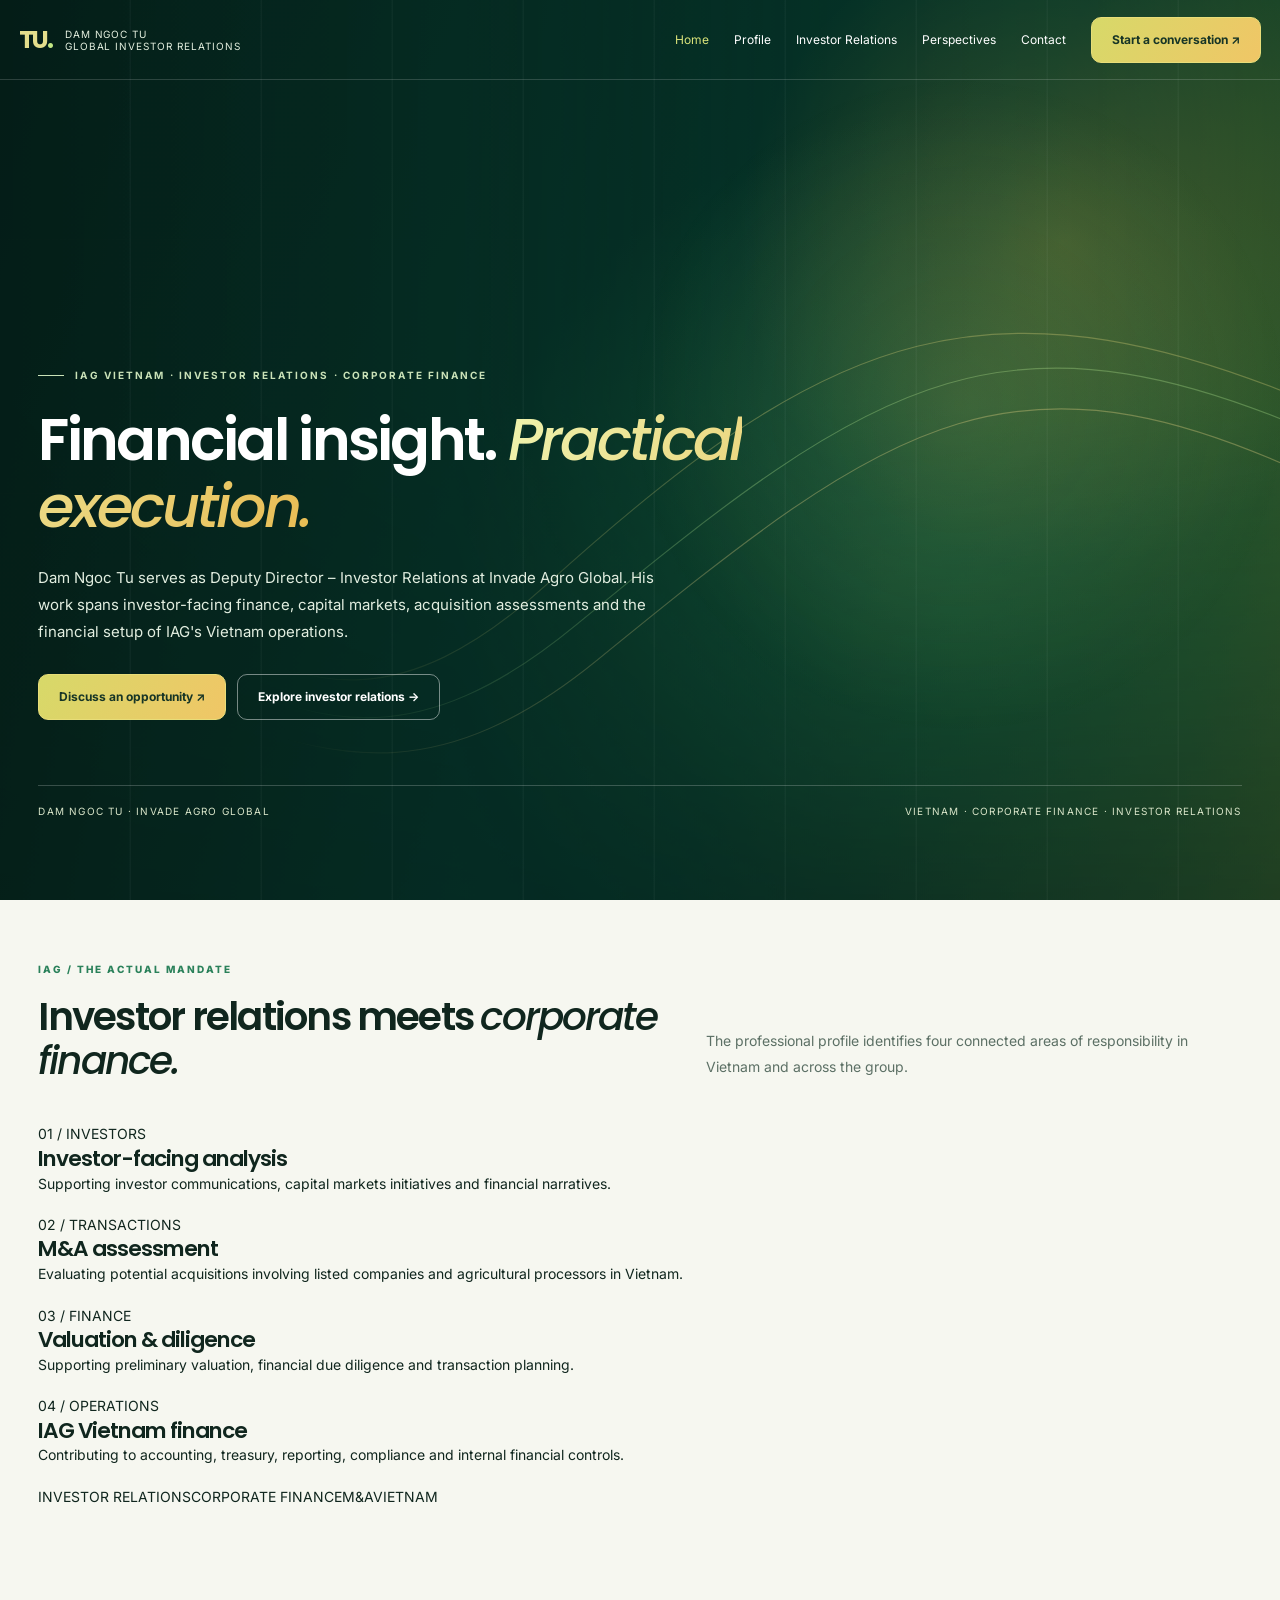
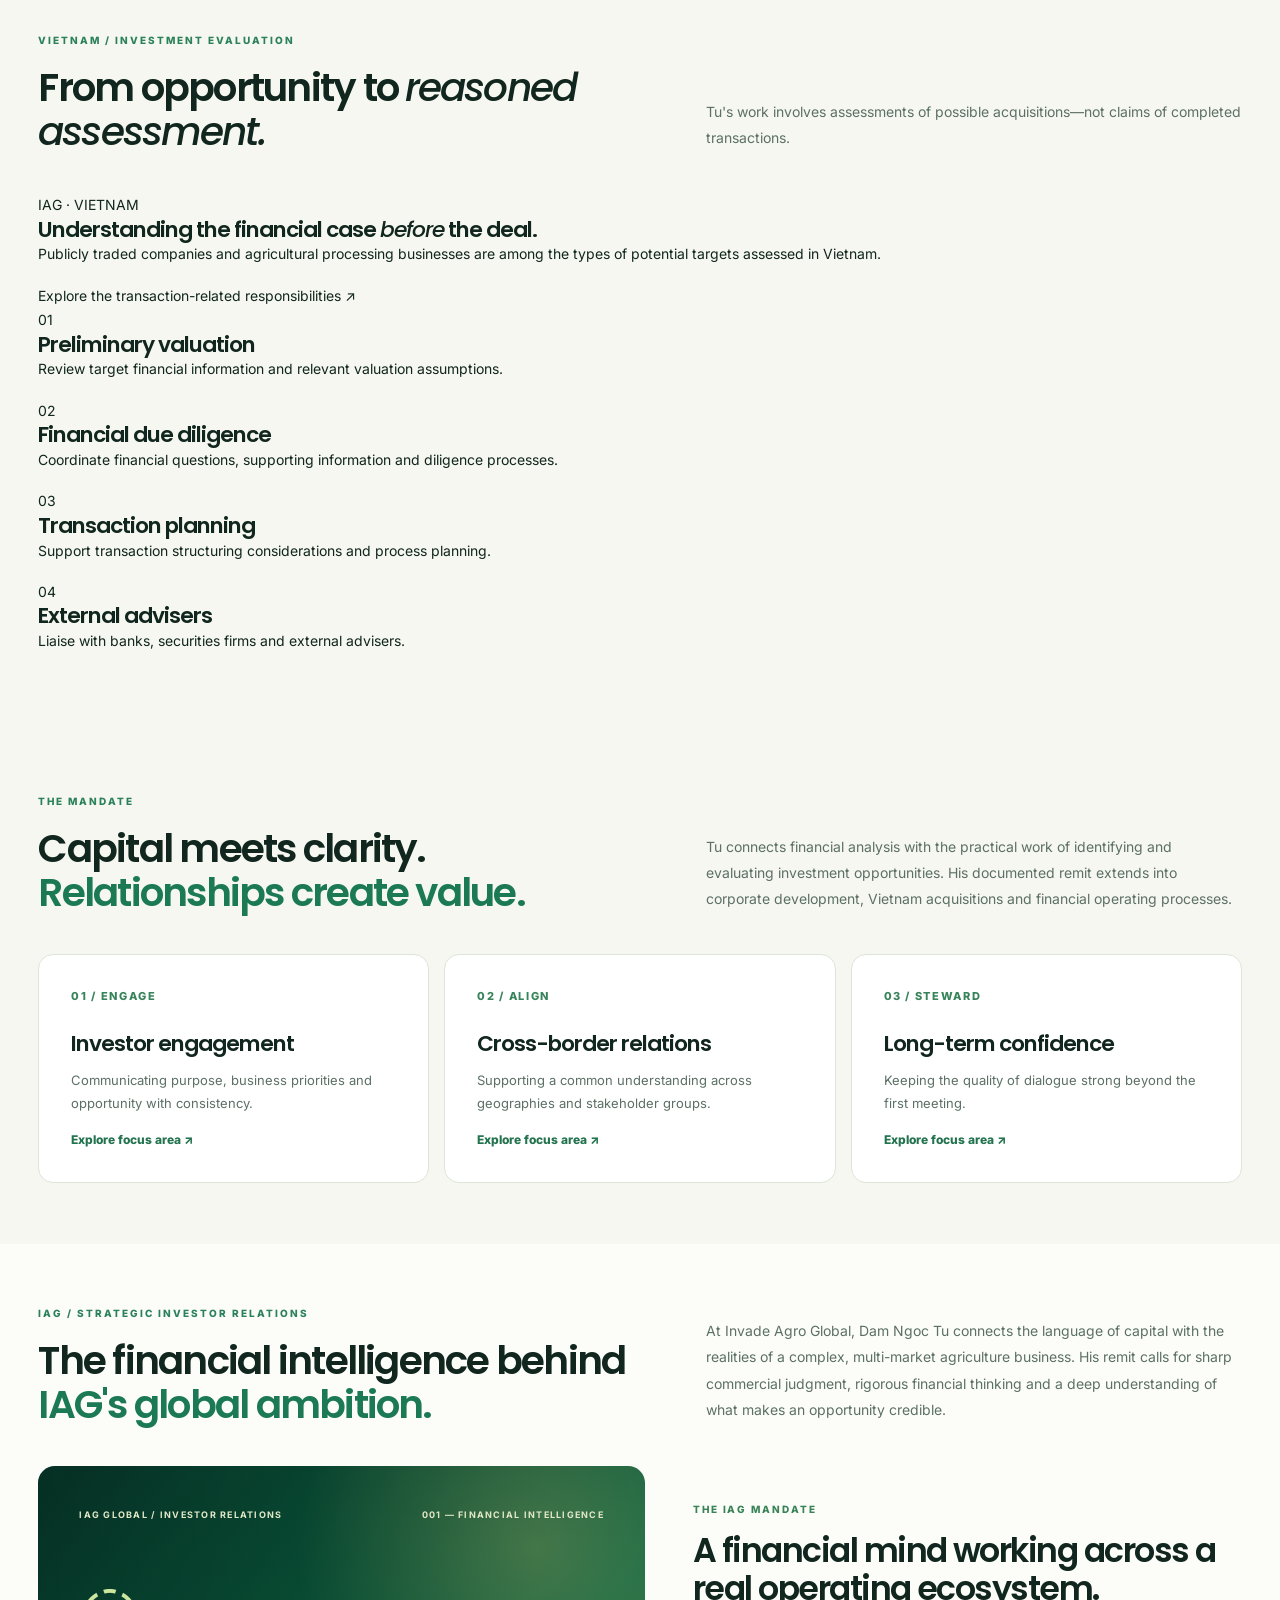
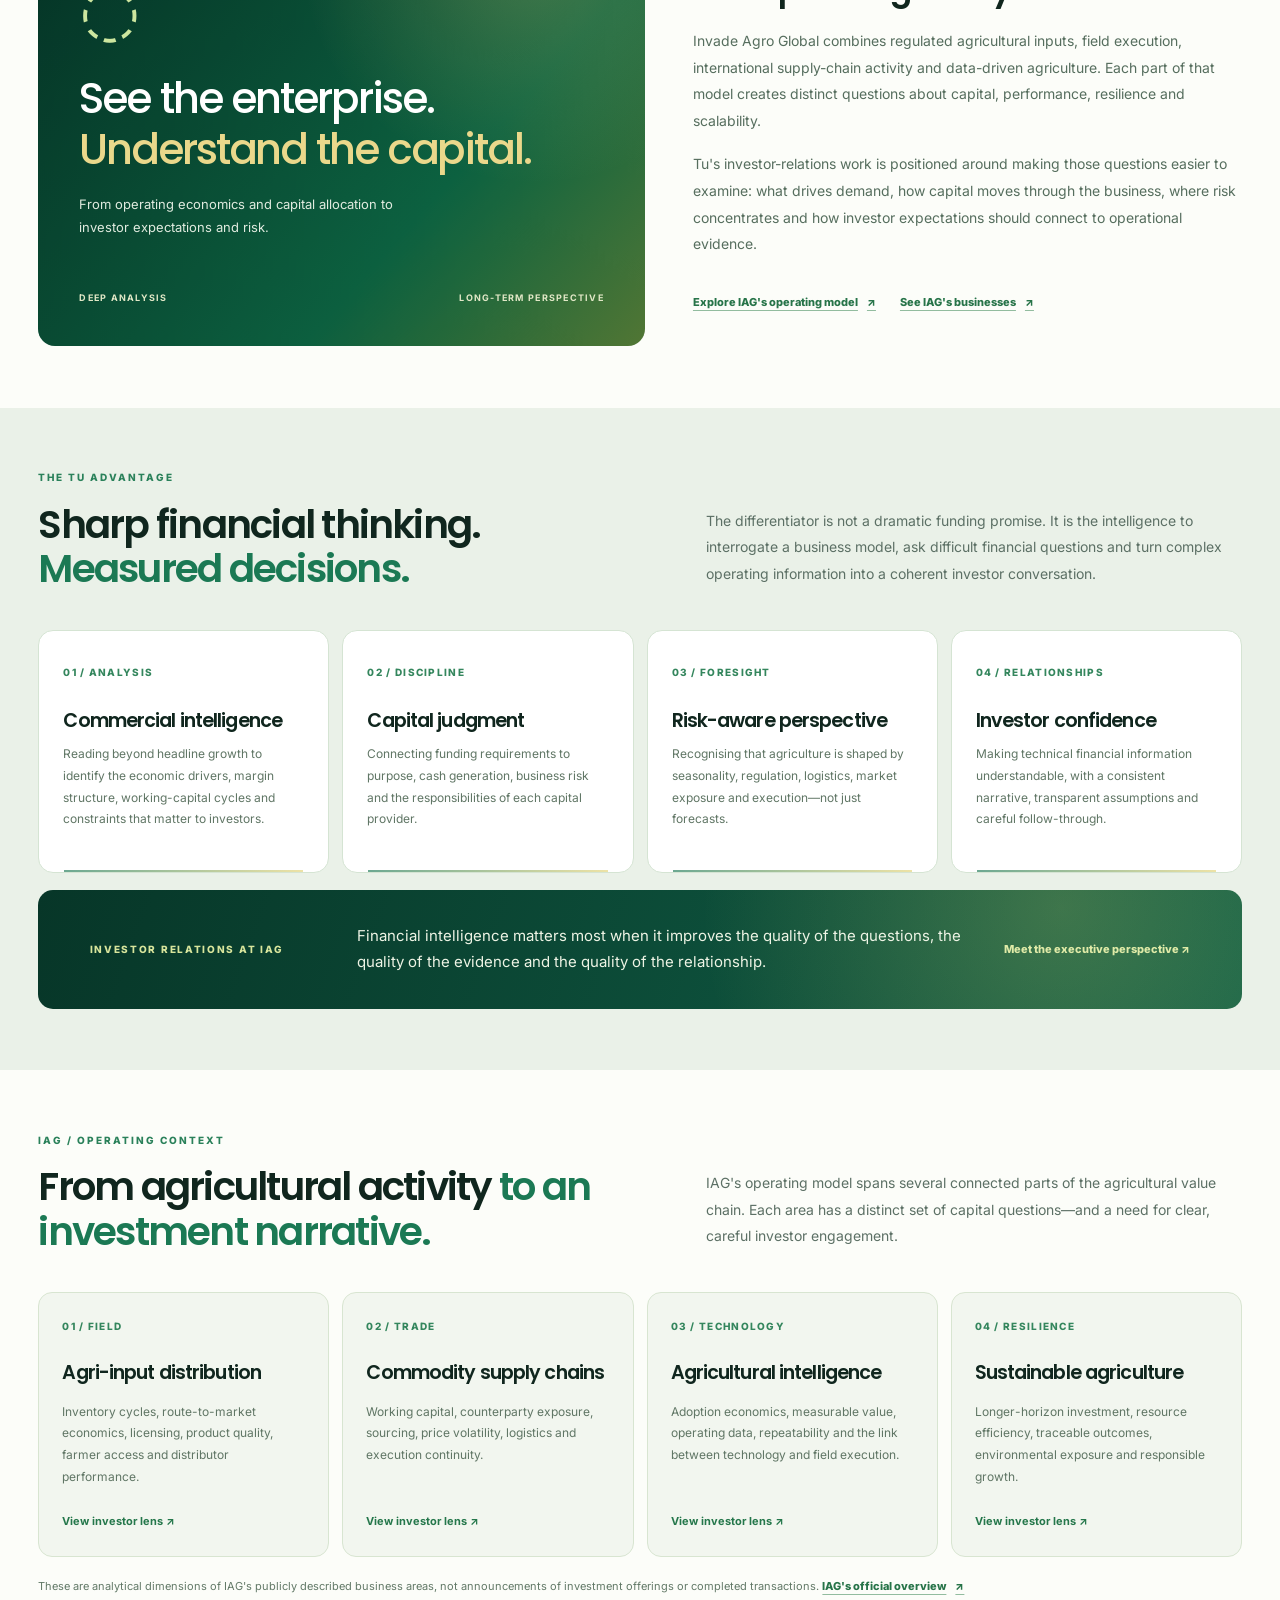
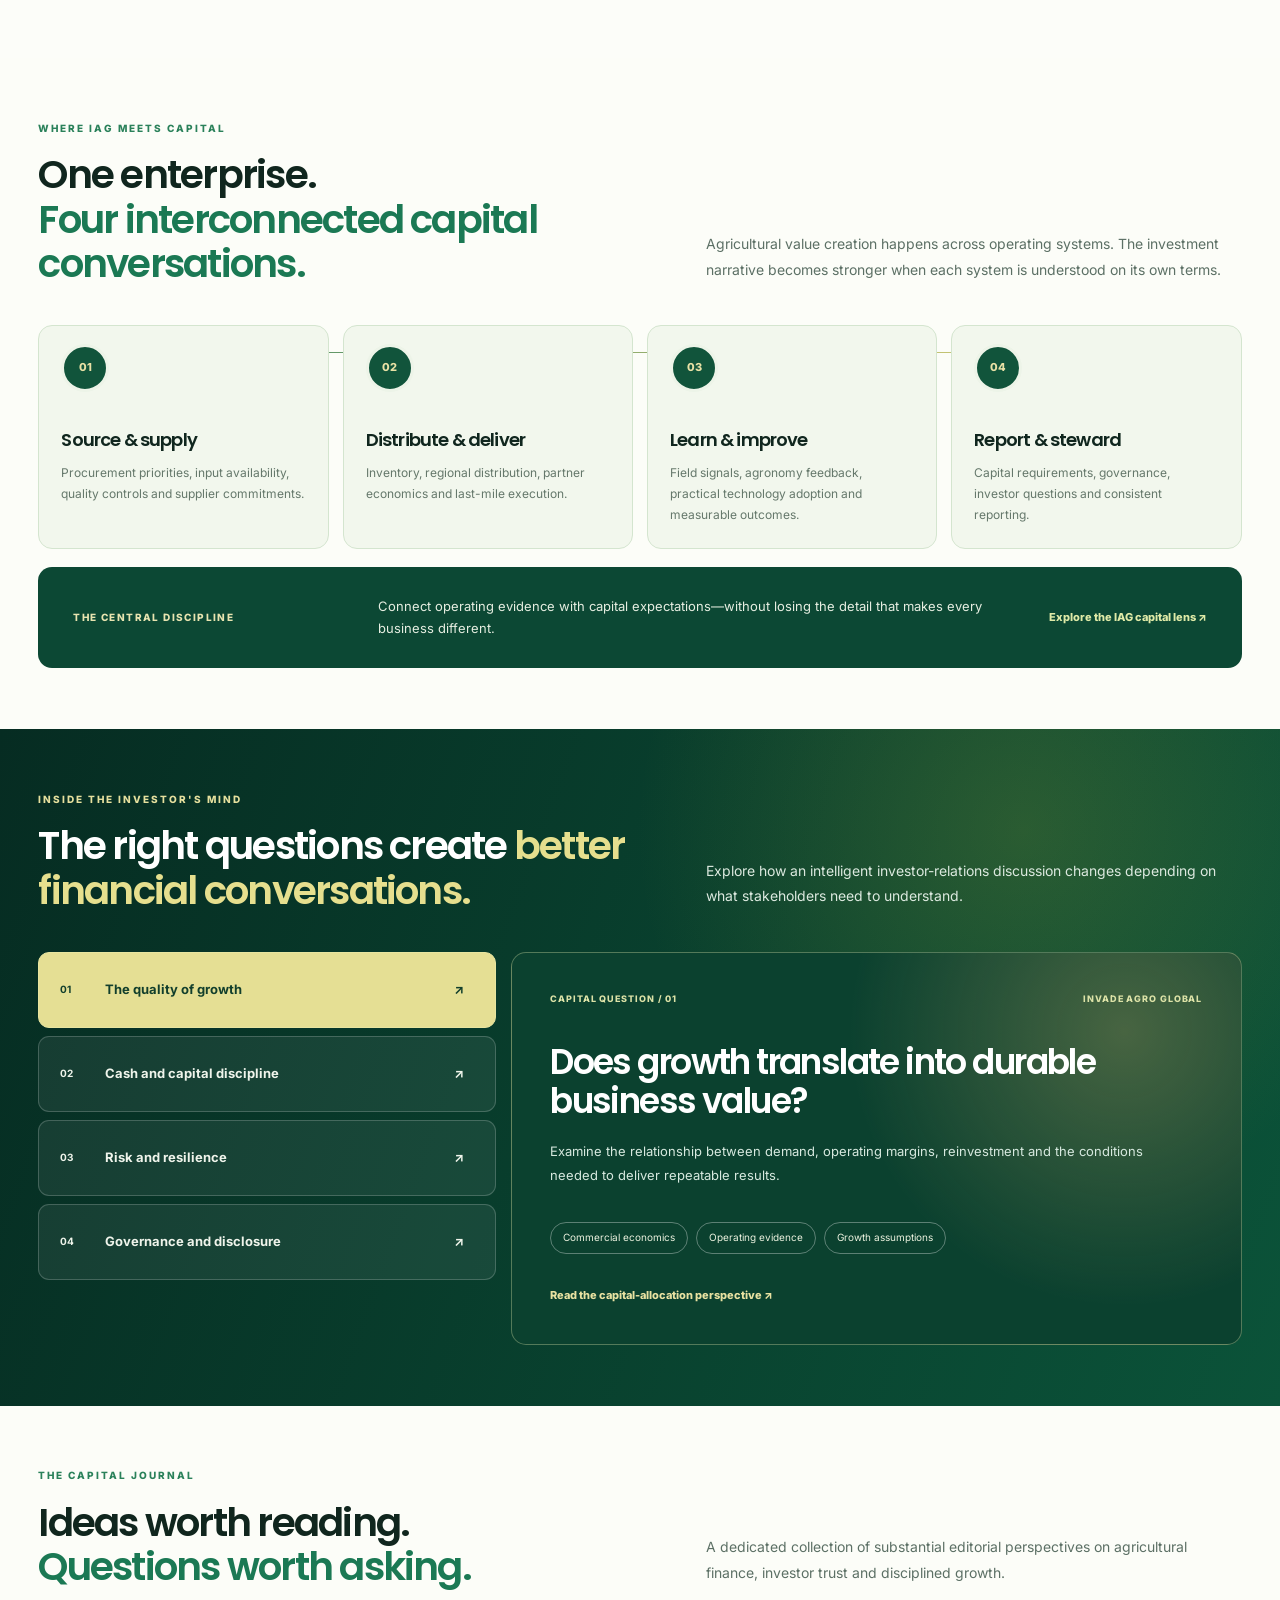
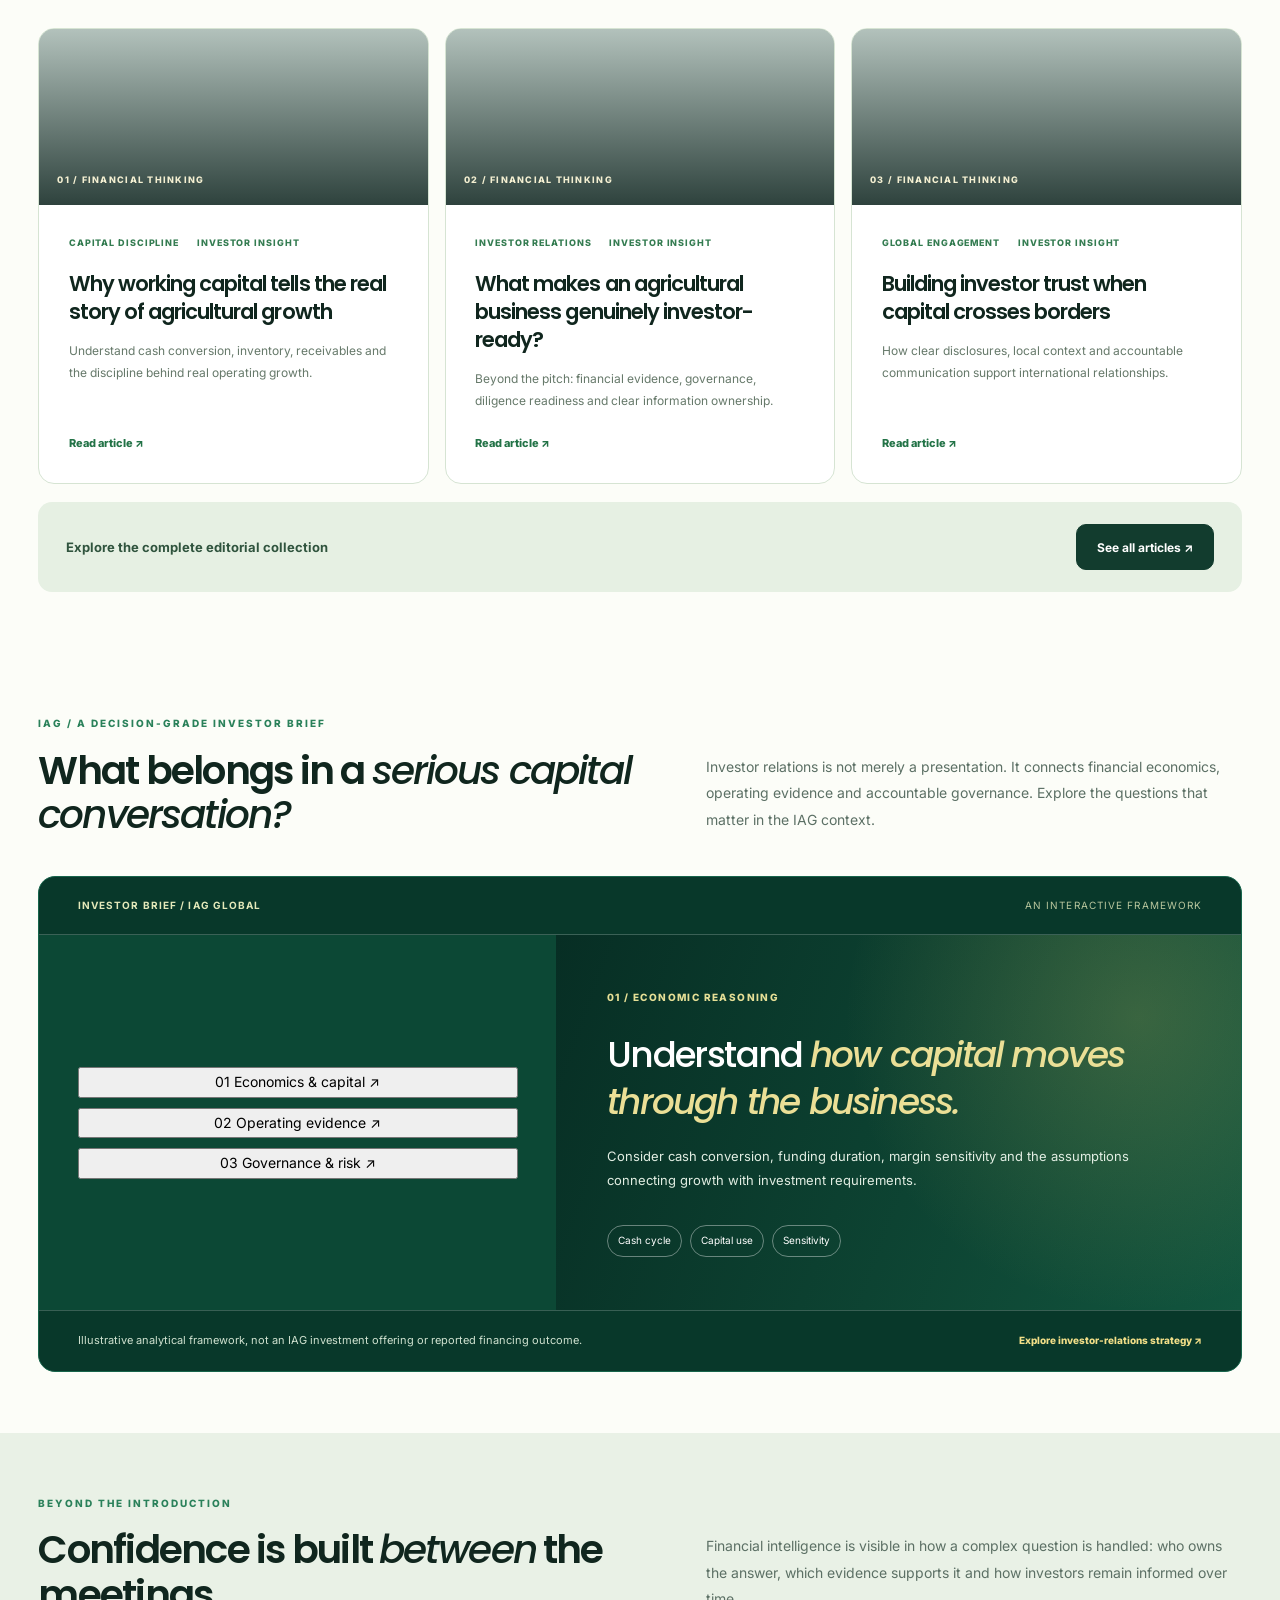
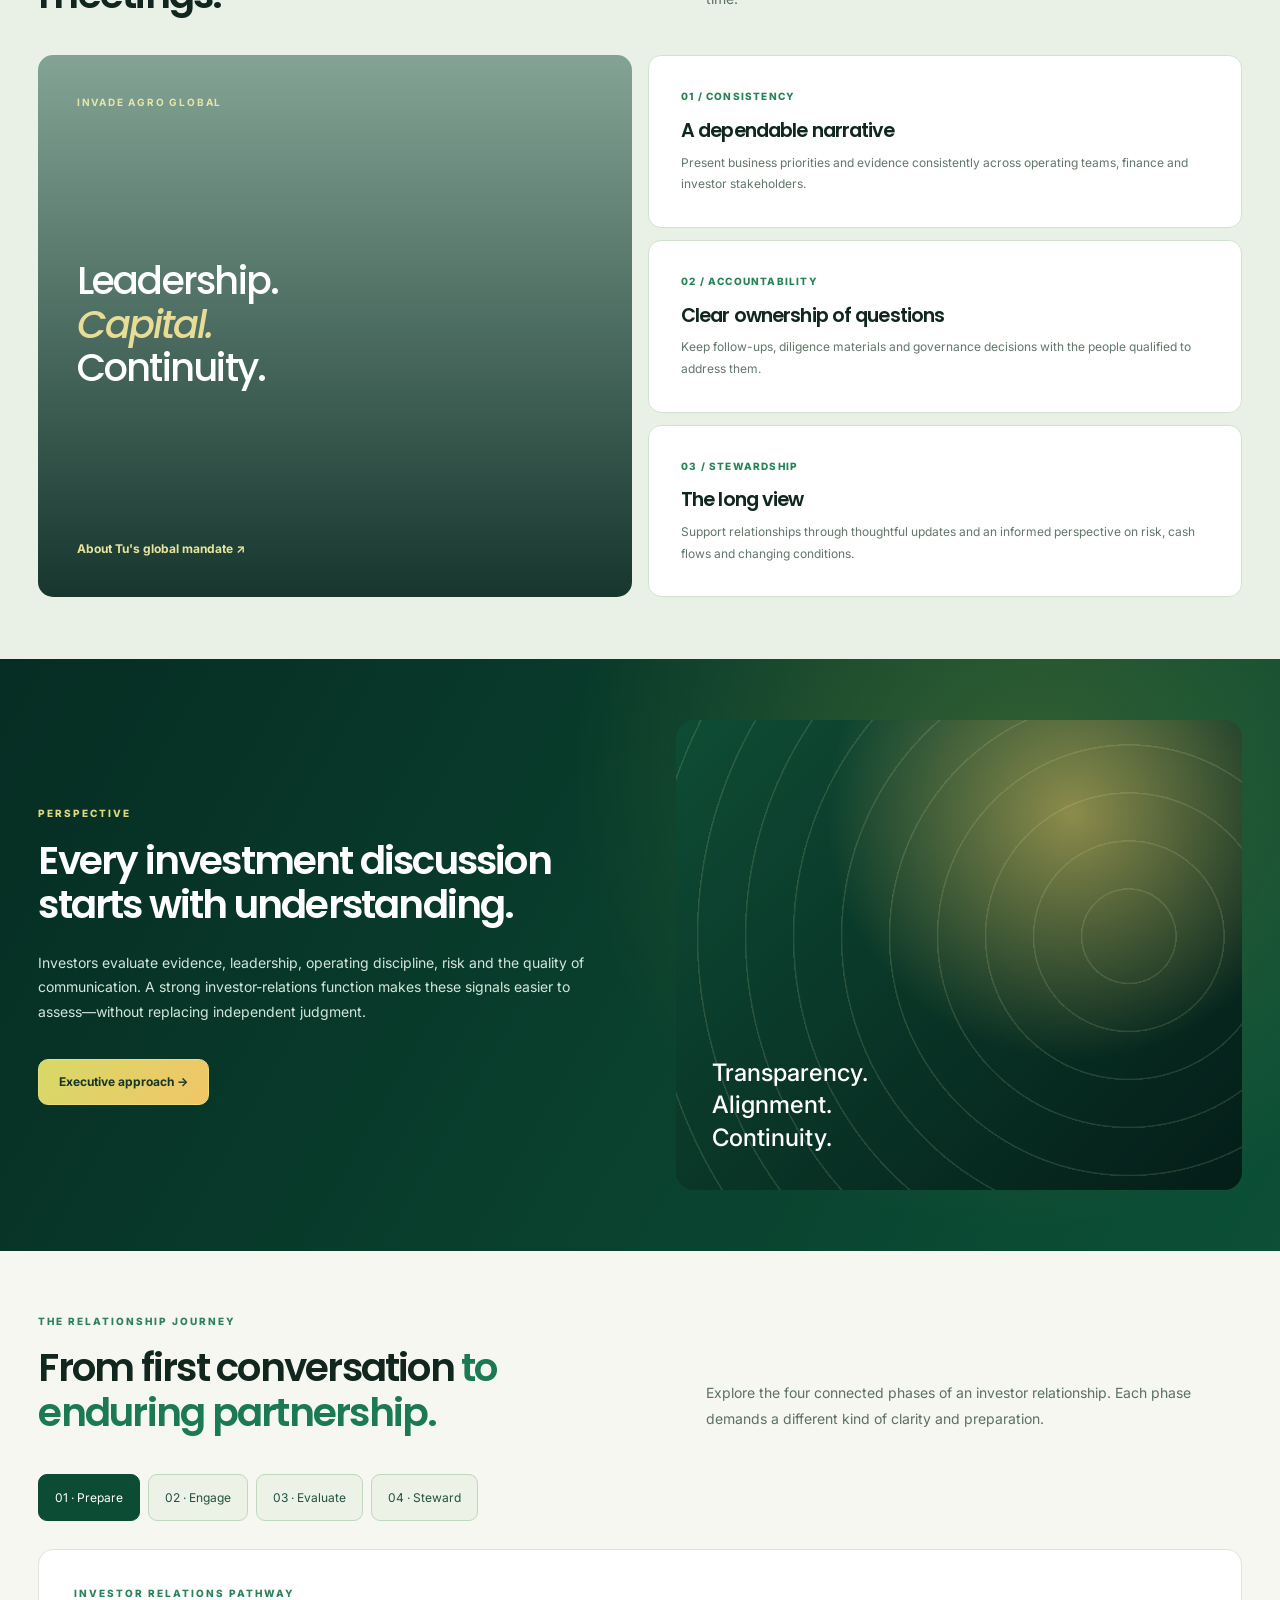
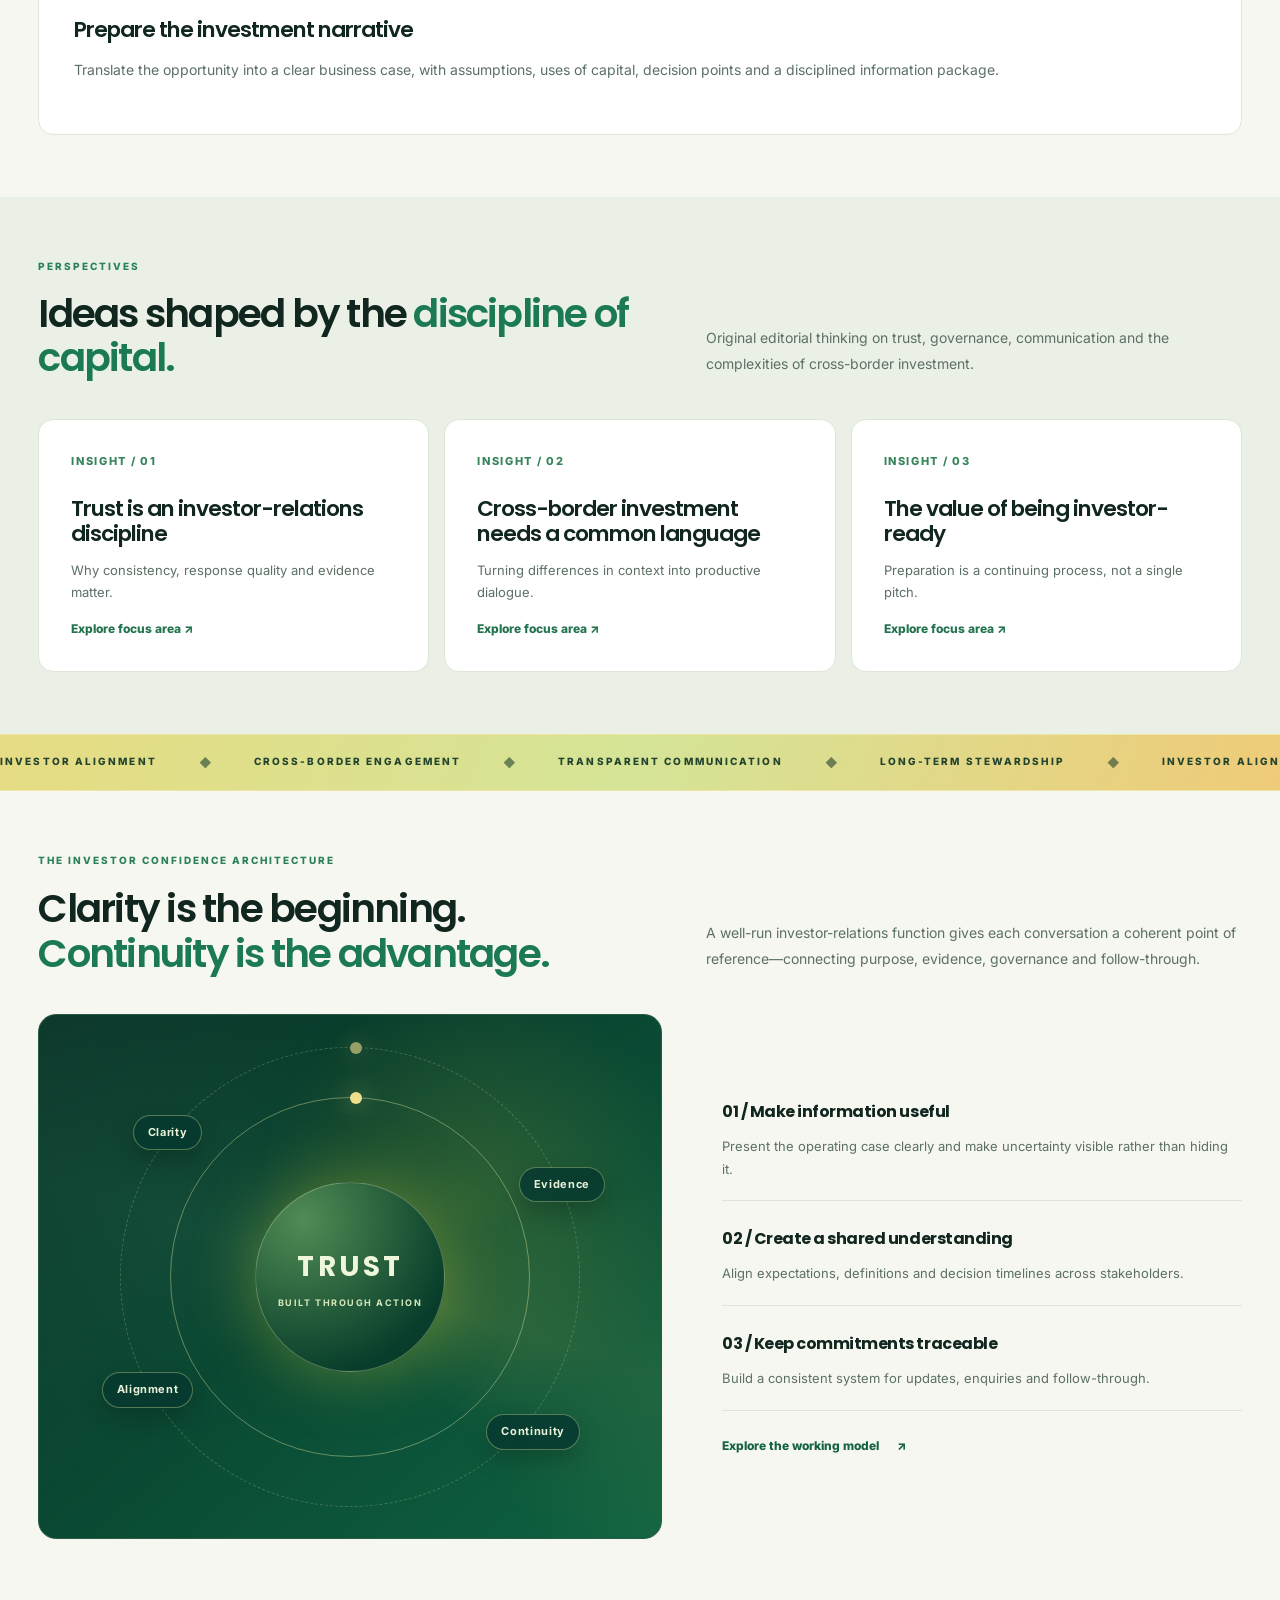
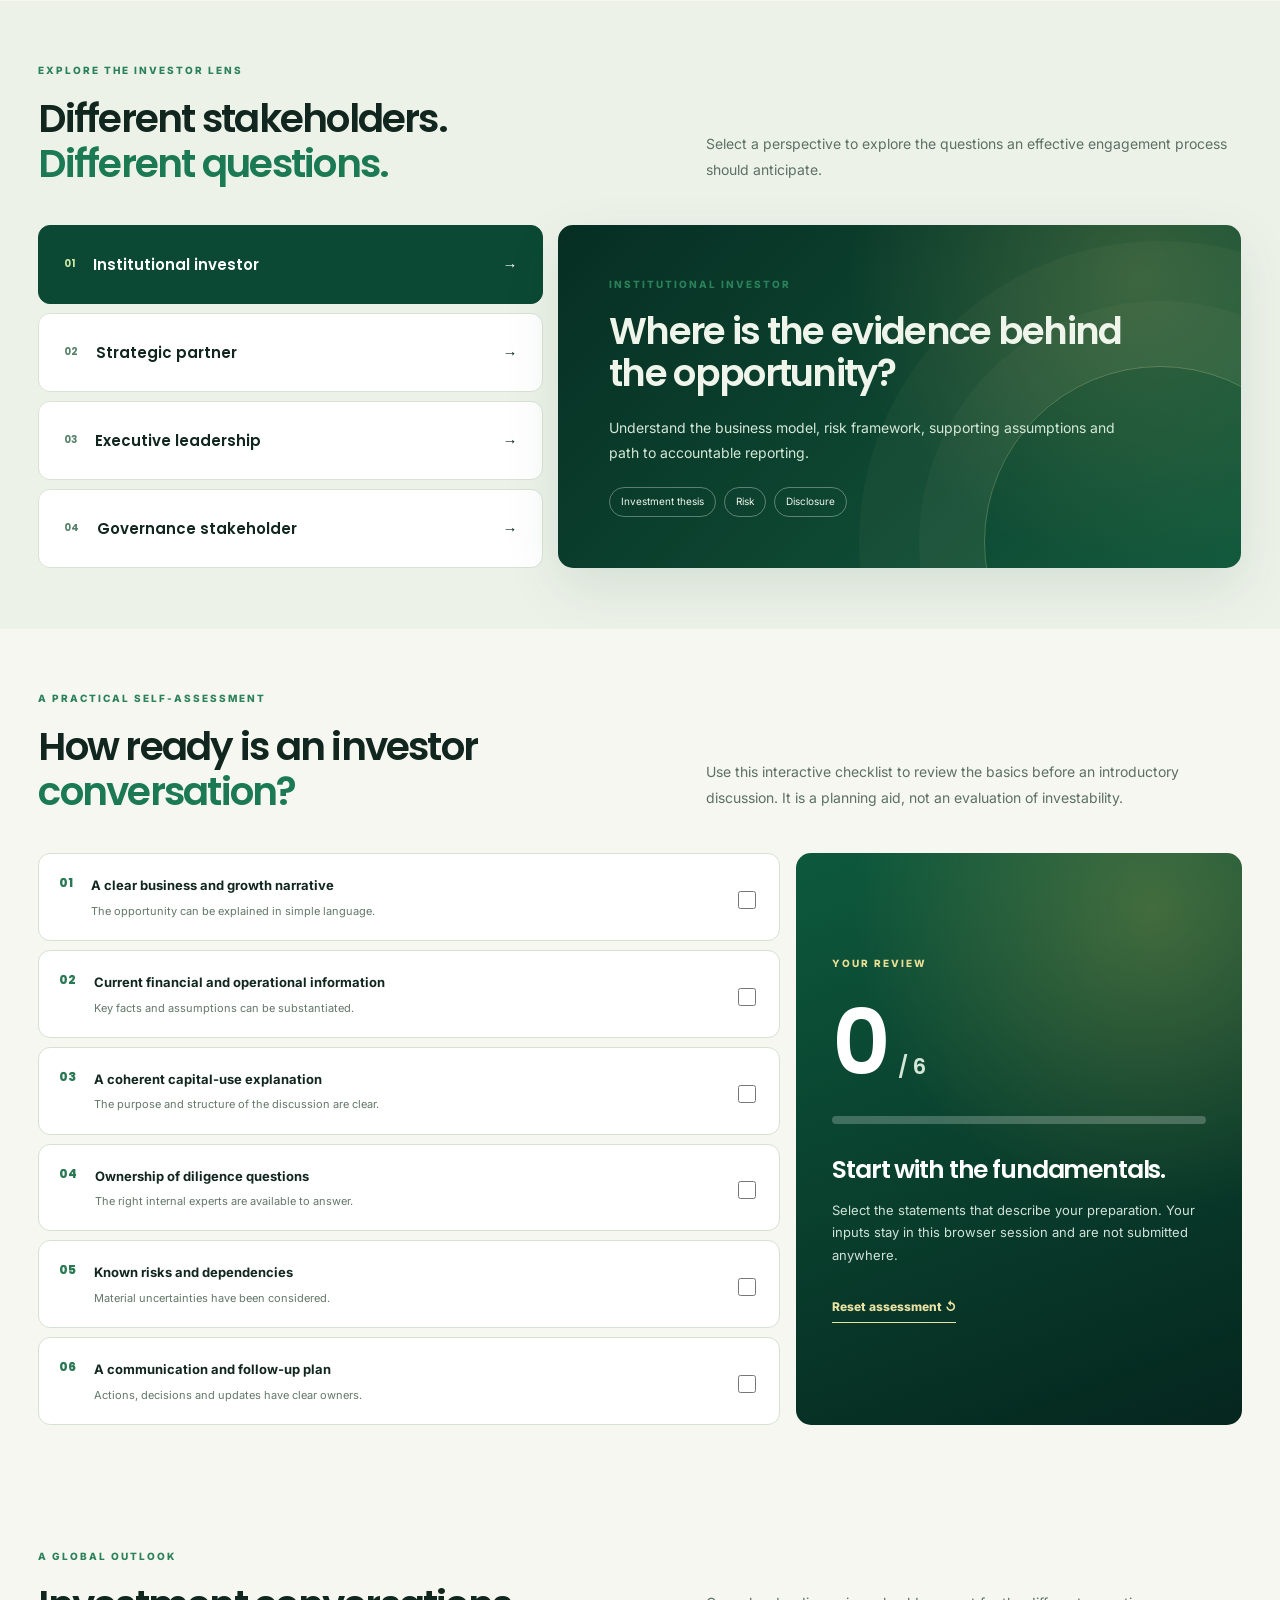
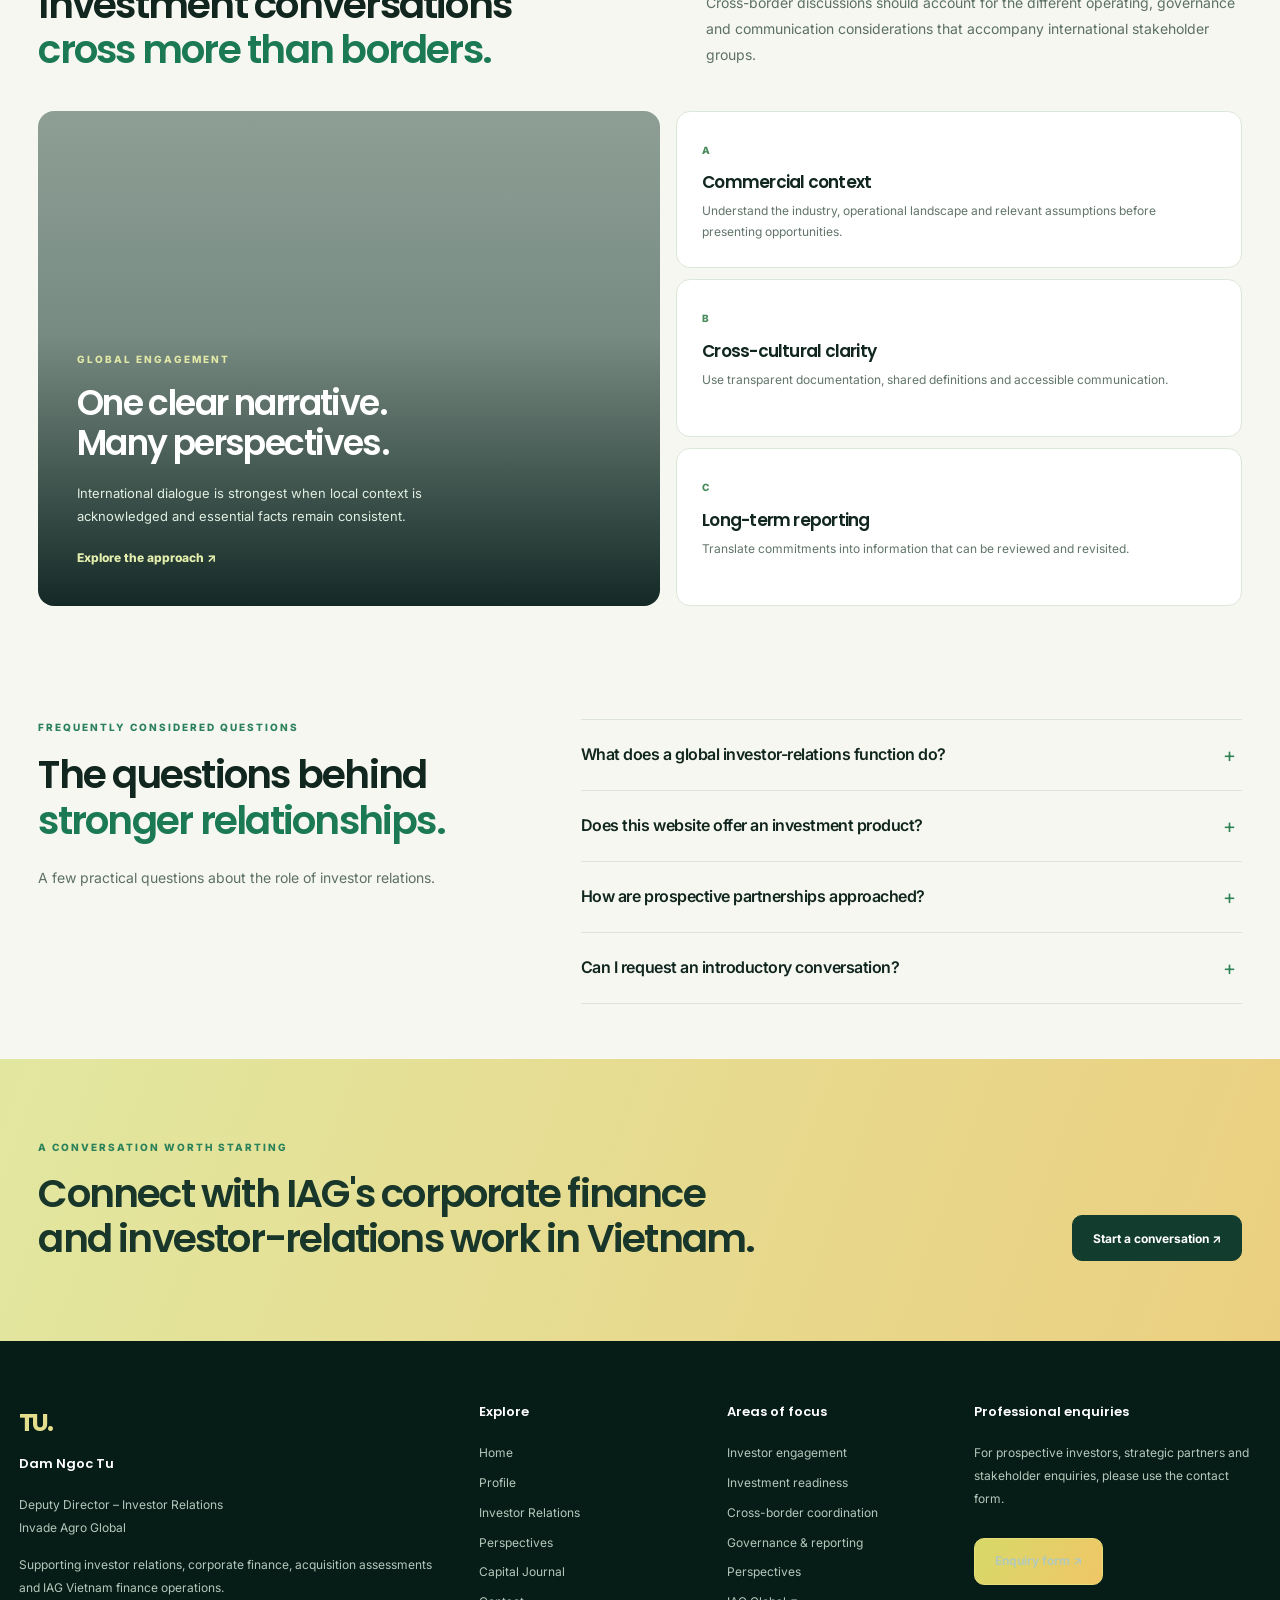
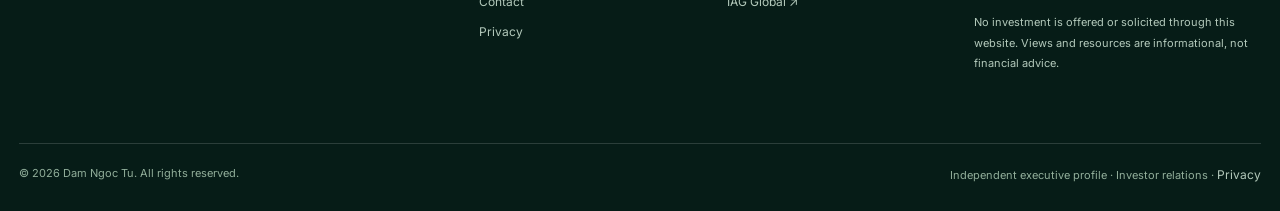
==== commit fa2103e8: "Rework TU home, profile and expertise around sourced corporate finance responsibilities" ====
--- a/index.html
+++ b/index.html
@@ -1,7 +1,7 @@
-<!doctype html><html lang="en"><head><meta charset="utf-8"><meta name="viewport" content="width=device-width,initial-scale=1"><meta name="theme-color" content="#082e23"><meta name="color-scheme" content="light"><title>Dam Ngoc Tu | IAG Global Investor Relations &amp; Finance</title><meta name="description" content="Explore Dam Ngoc Tu's financial intelligence and global investor-relations work with Invade Agro Global, connecting agricultural operations, capital and investors."><meta name="robots" content="index,follow,max-image-preview:large"><link rel="canonical" href="https://damngoctu.com/"><link rel="icon" type="image/svg+xml" href="/assets/favicon.svg"><meta property="og:type" content="website"><meta property="og:site_name" content="Dam Ngoc Tu"><meta property="og:locale" content="en_US"><meta property="og:title" content="Dam Ngoc Tu | IAG Global Investor Relations &amp; Finance"><meta property="og:description" content="Explore Dam Ngoc Tu's financial intelligence and global investor-relations work with Invade Agro Global, connecting agricultural operations, capital and investors."><meta property="og:url" content="https://damngoctu.com/"><meta property="og:image" content="https://damngoctu.com/assets/og-image.svg"><meta property="og:image:secure_url" content="https://damngoctu.com/assets/og-image.svg"><meta property="og:image:type" content="image/svg+xml"><meta property="og:image:width" content="1200"><meta property="og:image:height" content="630"><meta property="og:image:alt" content="Dam Ngoc Tu — Global Investor Relations, Invade Agro Global"><meta name="twitter:card" content="summary_large_image"><meta name="twitter:title" content="Dam Ngoc Tu | IAG Global Investor Relations &amp; Finance"><meta name="twitter:description" content="Explore Dam Ngoc Tu's financial intelligence and global investor-relations work with Invade Agro Global, connecting agricultural operations, capital and investors."><meta name="twitter:image" content="https://damngoctu.com/assets/og-image.svg"><meta name="twitter:image:alt" content="Dam Ngoc Tu — Global Investor Relations"><link rel="preconnect" href="https://fonts.googleapis.com"><link rel="preconnect" href="https://fonts.gstatic.com" crossorigin><link rel="preconnect" href="https://images.unsplash.com"><link rel="preload" as="image" fetchpriority="high" href="https://images.unsplash.com/photo-1486406146926-c627a92ad1ab?auto=format&amp;fit=crop&amp;w=2000&amp;q=84"><link rel="stylesheet" href="/assets/site.css"><script src="/assets/site.js" defer></script><script type="application/ld+json">{"@context":"https://schema.org","@graph":[{"@type":"WebSite","@id":"https://damngoctu.com/#website","name":"Dam Ngoc Tu","url":"https://damngoctu.com/","inLanguage":"en","publisher":{"@id":"https://damngoctu.com/#person"}},{"@type":"Organization","@id":"https://damngoctu.com/#invade-agro-global","name":"Invade Agro Global","url":"https://www.invadeagro.com"},{"@type":"Person","@id":"https://damngoctu.com/#person","name":"Dam Ngoc Tu","url":"https://damngoctu.com/","jobTitle":"Global Director, Investor Relations","worksFor":{"@id":"https://damngoctu.com/#invade-agro-global"},"knowsAbout":["Investor relations","International stakeholder engagement","Investment readiness","Cross-border communication","Investor reporting"]},{"@type":"WebPage","@id":"https://damngoctu.com/#webpage","name":"Dam Ngoc Tu | IAG Global Investor Relations & Finance","url":"https://damngoctu.com/","inLanguage":"en","description":"Explore Dam Ngoc Tu's financial intelligence and global investor-relations work with Invade Agro Global, connecting agricultural operations, capital and investors.","isPartOf":{"@id":"https://damngoctu.com/#website"},"about":{"@id":"https://damngoctu.com/#person"}}]}</script></head><body><a class="skip" href="#main">Skip to main content</a><header class="head"><a class="brand" href="/" aria-label="Dam Ngoc Tu home"><span class="monogram">TU<span style="color:#c3e785">.</span></span><span class="brand-caption">Dam Ngoc Tu<br>Global Investor Relations</span></a><nav class="nav" id="primary-nav" aria-label="Primary navigation"><a href="/" aria-current="page">Home</a><a href="/about.html" >Profile</a><a href="/expertise.html" >Investor Relations</a><a href="/insights.html" >Perspectives</a><a href="/contact.html" >Contact</a><a href="/contact.html" class="nav-cta">Start a conversation ↗</a></nav><button class="menu-toggle" type="button" aria-controls="primary-nav" aria-expanded="false">Menu ☰</button></header><main id="main"><section class="hero  "><div class="hero-photo"></div><svg class="flow-lines" viewBox="0 0 1500 900" preserveAspectRatio="none" aria-hidden="true"><path d="M-60 660 C240 480 310 840 640 585 S1160 260 1570 415"/><path d="M-80 700 C240 520 320 875 675 625 S1180 290 1580 448"/><path d="M-100 740 C240 580 355 900 700 660 S1190 325 1580 495"/></svg><div class="hero-inner shell"><div class="eyebrow">Global investor relations</div><h1>Connecting capital. <em>Building confidence.</em></h1><p class="hero-copy">At Invade Agro Global, Dam Ngoc Tu brings financial intelligence, commercial judgment and a global investor-relations perspective to the connection between agricultural growth and long-term capital confidence.</p><div class="hero-actions"><a href="/contact.html" class="btn">Discuss an opportunity ↗</a><a href="/expertise.html" class="btn outline">Explore investor relations →</a></div><div class="hero-bottom"><span>Dam Ngoc Tu · Invade Agro Global</span><span>Global perspective · Long-term alignment</span></div></div></section><section class="section shell"><div class="section-intro"><div><div class="kicker">The mandate</div><h2>Capital meets clarity.<br><span class="accent">Relationships create value.</span></h2></div><p>At IAG, Tu works at the intersection of financial strategy, agricultural operations and international stakeholder expectations. The responsibility is to connect real business economics with an investor narrative that stands up to scrutiny.</p></div><div class="grid3"><article class="card fadein"><span class="num">01 / ENGAGE</span><h3>Investor engagement</h3><p>Communicating purpose, business priorities and opportunity with consistency.</p><a href="/expertise.html">Explore focus area ↗</a></article><article class="card fadein"><span class="num">02 / ALIGN</span><h3>Cross-border relations</h3><p>Supporting a common understanding across geographies and stakeholder groups.</p><a href="/expertise.html">Explore focus area ↗</a></article><article class="card fadein"><span class="num">03 / STEWARD</span><h3>Long-term confidence</h3><p>Keeping the quality of dialogue strong beyond the first meeting.</p><a href="/expertise.html">Explore focus area ↗</a></article></div></section><section class="section shell tu-editorial tu-white" aria-label="IAG / Strategic Investor Relations"><div class="section-intro fadein"><div><div class="kicker">IAG / Strategic Investor Relations</div><h2>The financial intelligence behind <span class='accent'>IAG's global ambition.</span></h2></div><p>At Invade Agro Global, Dam Ngoc Tu connects the language of capital with the realities of a complex, multi-market agriculture business. His remit calls for sharp commercial judgment, rigorous financial thinking and a deep understanding of what makes an opportunity credible.</p></div><div class="tu-opening"><div class="tu-opening-visual fadein"><div class="tu-visual-top"><span>IAG GLOBAL / INVESTOR RELATIONS</span><span>001 — FINANCIAL INTELLIGENCE</span></div><div class="tu-visual-main"><span class="tu-squiggle" aria-hidden="true">◌</span><h3>See the enterprise.<br><em>Understand the capital.</em></h3><p>From operating economics and capital allocation to investor expectations and risk.</p></div><div class="tu-visual-foot"><span>DEEP ANALYSIS</span><span>LONG-TERM PERSPECTIVE</span></div></div><div class="tu-opening-copy"><div class="tu-overline">THE IAG MANDATE</div><h3>A financial mind working across a real operating ecosystem.</h3><p>Invade Agro Global combines regulated agricultural inputs, field execution, international supply-chain activity and data-driven agriculture. Each part of that model creates distinct questions about capital, performance, resilience and scalability.</p><p>Tu's investor-relations work is positioned around making those questions easier to examine: what drives demand, how capital moves through the business, where risk concentrates and how investor expectations should connect to operational evidence.</p><div class="tu-source-row"><a class="tu-source" href="https://www.invadeagro.com/aboutus" target="_blank" rel="noopener noreferrer">Explore IAG's operating model <span aria-hidden="true">↗</span></a><a class="tu-source" href="https://www.invadeagro.com/iag" target="_blank" rel="noopener noreferrer">See IAG's businesses <span aria-hidden="true">↗</span></a></div></div></div></section><section class="section shell tu-editorial tu-tint" aria-label="The Tu advantage"><div class="section-intro fadein"><div><div class="kicker">The Tu advantage</div><h2>Sharp financial thinking.<br><span class='accent'>Measured decisions.</span></h2></div><p>The differentiator is not a dramatic funding promise. It is the intelligence to interrogate a business model, ask difficult financial questions and turn complex operating information into a coherent investor conversation.</p></div><div class="tu-finance-grid"><article class="tu-feature fadein"><span class="tu-n">01 / ANALYSIS</span><h3>Commercial intelligence</h3><p>Reading beyond headline growth to identify the economic drivers, margin structure, working-capital cycles and constraints that matter to investors.</p></article><article class="tu-feature fadein"><span class="tu-n">02 / DISCIPLINE</span><h3>Capital judgment</h3><p>Connecting funding requirements to purpose, cash generation, business risk and the responsibilities of each capital provider.</p></article><article class="tu-feature fadein"><span class="tu-n">03 / FORESIGHT</span><h3>Risk-aware perspective</h3><p>Recognising that agriculture is shaped by seasonality, regulation, logistics, market exposure and execution—not just forecasts.</p></article><article class="tu-feature fadein"><span class="tu-n">04 / RELATIONSHIPS</span><h3>Investor confidence</h3><p>Making technical financial information understandable, with a consistent narrative, transparent assumptions and careful follow-through.</p></article></div><div class="tu-insight-bar"><div class="tu-kicker">INVESTOR RELATIONS AT IAG</div><p>Financial intelligence matters most when it improves the quality of the questions, the quality of the evidence and the quality of the relationship.</p><a href="/about.html" class="tu-arrow">Meet the executive perspective ↗</a></div></section><section class="section shell tu-editorial tu-white" aria-label="IAG / Operating context"><div class="section-intro fadein"><div><div class="kicker">IAG / Operating context</div><h2>From agricultural activity <span class='accent'>to an investment narrative.</span></h2></div><p>IAG's operating model spans several connected parts of the agricultural value chain. Each area has a distinct set of capital questions—and a need for clear, careful investor engagement.</p></div><div class="tu-sector-grid"><article class="tu-sector"><span>01 / FIELD</span><h3>Agri-input distribution</h3><p>Inventory cycles, route-to-market economics, licensing, product quality, farmer access and distributor performance.</p><a href="/expertise.html#iag-capital-lens">View investor lens ↗</a></article><article class="tu-sector"><span>02 / TRADE</span><h3>Commodity supply chains</h3><p>Working capital, counterparty exposure, sourcing, price volatility, logistics and execution continuity.</p><a href="/expertise.html#iag-capital-lens">View investor lens ↗</a></article><article class="tu-sector"><span>03 / TECHNOLOGY</span><h3>Agricultural intelligence</h3><p>Adoption economics, measurable value, operating data, repeatability and the link between technology and field execution.</p><a href="/expertise.html#iag-capital-lens">View investor lens ↗</a></article><article class="tu-sector"><span>04 / RESILIENCE</span><h3>Sustainable agriculture</h3><p>Longer-horizon investment, resource efficiency, traceable outcomes, environmental exposure and responsible growth.</p><a href="/expertise.html#iag-capital-lens">View investor lens ↗</a></article></div><p class="tu-factnote">These are analytical dimensions of IAG's publicly described business areas, not announcements of investment offerings or completed transactions. <a class="tu-source" href="https://www.invadeagro.com/" target="_blank" rel="noopener noreferrer">IAG's official overview <span aria-hidden="true">↗</span></a></p></section><section class="section shell spotlight-section spotlight-light" aria-label="Where IAG meets capital"><div class="section-intro fadein"><div><div class="kicker">Where IAG meets capital</div><h2>One enterprise.<br><span class='accent'>Four interconnected capital conversations.</span></h2></div><p>Agricultural value creation happens across operating systems. The investment narrative becomes stronger when each system is understood on its own terms.</p></div><div class="capital-journey"><div class="capital-journey-line" aria-hidden="true"></div><article class="journey-step fadein"><span class="journey-dot">01</span><h3>Source & supply</h3><p>Procurement priorities, input availability, quality controls and supplier commitments.</p></article><article class="journey-step fadein"><span class="journey-dot">02</span><h3>Distribute & deliver</h3><p>Inventory, regional distribution, partner economics and last-mile execution.</p></article><article class="journey-step fadein"><span class="journey-dot">03</span><h3>Learn & improve</h3><p>Field signals, agronomy feedback, practical technology adoption and measurable outcomes.</p></article><article class="journey-step fadein"><span class="journey-dot">04</span><h3>Report & steward</h3><p>Capital requirements, governance, investor questions and consistent reporting.</p></article></div><div class="journey-footer"><span>THE CENTRAL DISCIPLINE</span><p>Connect operating evidence with capital expectations—without losing the detail that makes every business different.</p><a href="/expertise.html#iag-capital-lens" class="tu-arrow">Explore the IAG capital lens ↗</a></div></section><section class="section shell spotlight-section spotlight-dark" aria-label="Inside the investor's mind"><div class="section-intro fadein"><div><div class="kicker">Inside the investor's mind</div><h2>The right questions create <span class='accent'>better financial conversations.</span></h2></div><p>Explore how an intelligent investor-relations discussion changes depending on what stakeholders need to understand.</p></div><div class="question-board"><div class="question-selector" role="tablist" aria-label="Investor decision lenses"><button type="button" data-board="growth" role="tab" aria-selected="true" class="is-active"><b>01</b><span>The quality of growth</span><span aria-hidden="true">↗</span></button><button type="button" data-board="cash" role="tab" aria-selected="false"><b>02</b><span>Cash and capital discipline</span><span aria-hidden="true">↗</span></button><button type="button" data-board="risk" role="tab" aria-selected="false"><b>03</b><span>Risk and resilience</span><span aria-hidden="true">↗</span></button><button type="button" data-board="governance" role="tab" aria-selected="false"><b>04</b><span>Governance and disclosure</span><span aria-hidden="true">↗</span></button></div><div class="question-stage" id="question-stage" role="tabpanel" aria-live="polite"><div class="question-stage-top"><span>CAPITAL QUESTION / 01</span><span>INVADE AGRO GLOBAL</span></div><h3>Does growth translate into durable business value?</h3><p>Examine the relationship between demand, operating margins, reinvestment and the conditions needed to deliver repeatable results.</p><div class="question-pills"><span>Commercial economics</span><span>Operating evidence</span><span>Growth assumptions</span></div><a href="/journal/capital-allocation-agri-value-chain.html">Read the capital-allocation perspective ↗</a></div></div></section><section class="section shell spotlight-section spotlight-light" aria-label="The capital journal"><div class="section-intro fadein"><div><div class="kicker">The capital journal</div><h2>Ideas worth reading.<br><span class='accent'>Questions worth asking.</span></h2></div><p>A dedicated collection of substantial editorial perspectives on agricultural finance, investor trust and disciplined growth.</p></div><div class="journal-grid journal-grid-home"><a class="journal-card" href="/journal/working-capital-agriculture.html" data-journal-card data-category="capital" data-search="why working capital tells the real story of agricultural growth understand cash conversion, inventory, receivables and the discipline behind real operating growth. capital discipline"><div class="journal-image journal-photo-1"><span class="journal-count">01 / FINANCIAL THINKING</span></div><div class="journal-card-body"><div class="journal-tags"><span>Capital Discipline</span><span>Investor insight</span></div><h3>Why working capital tells the real story of agricultural growth</h3><p>Understand cash conversion, inventory, receivables and the discipline behind real operating growth.</p><span class="journal-read">Read article <span aria-hidden="true">↗</span></span></div></a><a class="journal-card" href="/journal/investment-readiness-agri-business.html" data-journal-card data-category="relations" data-search="what makes an agricultural business genuinely investor-ready? beyond the pitch: financial evidence, governance, diligence readiness and clear information ownership. investor relations"><div class="journal-image journal-photo-2"><span class="journal-count">02 / FINANCIAL THINKING</span></div><div class="journal-card-body"><div class="journal-tags"><span>Investor Relations</span><span>Investor insight</span></div><h3>What makes an agricultural business genuinely investor-ready?</h3><p>Beyond the pitch: financial evidence, governance, diligence readiness and clear information ownership.</p><span class="journal-read">Read article <span aria-hidden="true">↗</span></span></div></a><a class="journal-card" href="/journal/cross-border-investor-trust.html" data-journal-card data-category="global" data-search="building investor trust when capital crosses borders how clear disclosures, local context and accountable communication support international relationships. global engagement"><div class="journal-image journal-photo-3"><span class="journal-count">03 / FINANCIAL THINKING</span></div><div class="journal-card-body"><div class="journal-tags"><span>Global Engagement</span><span>Investor insight</span></div><h3>Building investor trust when capital crosses borders</h3><p>How clear disclosures, local context and accountable communication support international relationships.</p><span class="journal-read">Read article <span aria-hidden="true">↗</span></span></div></a></div><div class="journal-bottom"><span>Explore the complete editorial collection</span><a href="/insights.html#editorial-journal" class="btn dark">See all articles ↗</a></div></section><section class="section shell editorial-expansion ed-light" aria-label="IAG / A decision-grade investor brief"><div class="section-intro fadein"><div><div class="kicker">IAG / A decision-grade investor brief</div><h2>What belongs in a <em class='type-em'>serious capital conversation?</em></h2></div><p>Investor relations is not merely a presentation. It connects financial economics, operating evidence and accountable governance. Explore the questions that matter in the IAG context.</p></div><div class="brief-workbench"><div class="brief-top"><b>INVESTOR BRIEF / IAG GLOBAL</b><span>AN INTERACTIVE FRAMEWORK</span></div><div class="brief-workspace"><div class="brief-options" role="tablist" aria-label="Investor-brief perspectives"><button type="button" role="tab" aria-selected="true" class="active" data-brief="capital">01 <span>Economics & capital</span> ↗</button><button type="button" role="tab" aria-selected="false" data-brief="operations">02 <span>Operating evidence</span> ↗</button><button type="button" role="tab" aria-selected="false" data-brief="risk">03 <span>Governance & risk</span> ↗</button></div><div class="brief-response" id="brief-response" role="tabpanel" aria-live="polite"><span>01 / ECONOMIC REASONING</span><h3>Understand <em>how capital moves through the business.</em></h3><p>Consider cash conversion, funding duration, margin sensitivity and the assumptions connecting growth with investment requirements.</p><div class="brief-pills"><span>Cash cycle</span><span>Capital use</span><span>Sensitivity</span></div></div></div><div class="brief-bottom"><p>Illustrative analytical framework, not an IAG investment offering or reported financing outcome.</p><a href="/expertise.html">Explore investor-relations strategy ↗</a></div></div></section><section class="section shell editorial-expansion ed-soft" aria-label="Beyond the introduction"><div class="section-intro fadein"><div><div class="kicker">Beyond the introduction</div><h2>Confidence is built <em class='type-em'>between</em> the meetings.</h2></div><p>Financial intelligence is visible in how a complex question is handled: who owns the answer, which evidence supports it and how investors remain informed over time.</p></div><div class="ed-continuity"><div class="ed-continuity-image"><span>INVADE AGRO GLOBAL</span><h3>Leadership.<br><em>Capital.</em><br>Continuity.</h3><a href="/about.html">About Tu's global mandate ↗</a></div><div class="ed-continuity-steps"><article class="ed-tile fadein"><span>01 / CONSISTENCY</span><h3>A dependable narrative</h3><p>Present business priorities and evidence consistently across operating teams, finance and investor stakeholders.</p></article><article class="ed-tile fadein"><span>02 / ACCOUNTABILITY</span><h3>Clear ownership of questions</h3><p>Keep follow-ups, diligence materials and governance decisions with the people qualified to address them.</p></article><article class="ed-tile fadein"><span>03 / STEWARDSHIP</span><h3>The long view</h3><p>Support relationships through thoughtful updates and an informed perspective on risk, cash flows and changing conditions.</p></article></div></div></section><section class="section shell darkband"><div class="split"><div><div class="kicker">Perspective</div><h2>Every investment discussion starts with understanding.</h2><p style="max-width:580px;margin-top:23px">Investors evaluate evidence, leadership, operating discipline, risk and the quality of communication. A strong investor-relations function makes these signals easier to assess—without replacing independent judgment.</p><a href="/about.html" class="btn" style="margin-top:18px">Executive approach →</a></div><div class="visual-panel"><strong>Transparency.<br>Alignment.<br>Continuity.</strong></div></div></section><section class="section shell"><div class="section-intro"><div><div class="kicker">The relationship journey</div><h2>From first conversation <span class="accent">to enduring partnership.</span></h2></div><p>Explore the four connected phases of an investor relationship. Each phase demands a different kind of clarity and preparation.</p></div><div class="path-tabs" role="tablist" aria-label="Investor relations pathway"><button data-path="prepare" role="tab" aria-selected="true">01 · Prepare</button><button data-path="engage" role="tab" aria-selected="false">02 · Engage</button><button data-path="evaluate" role="tab" aria-selected="false">03 · Evaluate</button><button data-path="steward" role="tab" aria-selected="false">04 · Steward</button></div><div class="path-panel" id="path-result" role="tabpanel" aria-live="polite"><h3>Prepare the investment narrative</h3><p>Clarify the business case.</p></div></section><section class="section shell" style="background:#eaf0e6"><div class="section-intro"><div><div class="kicker">Perspectives</div><h2>Ideas shaped by the <span class="accent">discipline of capital.</span></h2></div><p>Original editorial thinking on trust, governance, communication and the complexities of cross-border investment.</p></div><div class="grid3"><article class="card fadein"><span class="num">INSIGHT / 01</span><h3>Trust is an investor-relations discipline</h3><p>Why consistency, response quality and evidence matter.</p><a href="/insights.html#trust">Explore focus area ↗</a></article><article class="card fadein"><span class="num">INSIGHT / 02</span><h3>Cross-border investment needs a common language</h3><p>Turning differences in context into productive dialogue.</p><a href="/insights.html#crossborder">Explore focus area ↗</a></article><article class="card fadein"><span class="num">INSIGHT / 03</span><h3>The value of being investor-ready</h3><p>Preparation is a continuing process, not a single pitch.</p><a href="/insights.html#readiness">Explore focus area ↗</a></article></div></section>
+<!doctype html><html lang="en"><head><meta charset="utf-8"><meta name="viewport" content="width=device-width,initial-scale=1"><meta name="theme-color" content="#082e23"><meta name="color-scheme" content="light"><title>Dam Ngoc Tu | IAG Investor Relations, Corporate Finance &amp; M&amp;A</title><meta name="description" content="Dam Ngoc Tu is Deputy Director – Investor Relations at Invade Agro Global, supporting corporate finance, capital markets, Vietnam acquisition assessments and financial operations."><meta name="robots" content="index,follow,max-image-preview:large"><link rel="canonical" href="https://damngoctu.com/"><link rel="icon" type="image/svg+xml" href="/assets/favicon.svg"><meta property="og:type" content="website"><meta property="og:site_name" content="Dam Ngoc Tu"><meta property="og:locale" content="en_US"><meta property="og:title" content="Dam Ngoc Tu | IAG Investor Relations, Corporate Finance &amp; M&amp;A"><meta property="og:description" content="Dam Ngoc Tu is Deputy Director – Investor Relations at Invade Agro Global, supporting corporate finance, capital markets, Vietnam acquisition assessments and financial operations."><meta property="og:url" content="https://damngoctu.com/"><meta property="og:image" content="https://damngoctu.com/assets/og-image.svg"><meta property="og:image:secure_url" content="https://damngoctu.com/assets/og-image.svg"><meta property="og:image:type" content="image/svg+xml"><meta property="og:image:width" content="1200"><meta property="og:image:height" content="630"><meta property="og:image:alt" content="Dam Ngoc Tu — Global Investor Relations, Invade Agro Global"><meta name="twitter:card" content="summary_large_image"><meta name="twitter:title" content="Dam Ngoc Tu | IAG Investor Relations, Corporate Finance &amp; M&amp;A"><meta name="twitter:description" content="Dam Ngoc Tu is Deputy Director – Investor Relations at Invade Agro Global, supporting corporate finance, capital markets, Vietnam acquisition assessments and financial operations."><meta name="twitter:image" content="https://damngoctu.com/assets/og-image.svg"><meta name="twitter:image:alt" content="Dam Ngoc Tu — Global Investor Relations"><link rel="preconnect" href="https://fonts.googleapis.com"><link rel="preconnect" href="https://fonts.gstatic.com" crossorigin><link rel="preconnect" href="https://images.unsplash.com"><link rel="preload" as="image" fetchpriority="high" href="https://images.unsplash.com/photo-1486406146926-c627a92ad1ab?auto=format&amp;fit=crop&amp;w=2000&amp;q=84"><link rel="stylesheet" href="/assets/site.css"><script src="/assets/site.js" defer></script><script type="application/ld+json">{"@context":"https://schema.org","@graph":[{"@type":"WebSite","@id":"https://damngoctu.com/#website","name":"Dam Ngoc Tu","url":"https://damngoctu.com/","inLanguage":"en","publisher":{"@id":"https://damngoctu.com/#person"}},{"@type":"Organization","@id":"https://damngoctu.com/#invade-agro-global","name":"Invade Agro Global","url":"https://www.invadeagro.com"},{"@type":"Person","@id":"https://damngoctu.com/#person","name":"Dam Ngoc Tu","url":"https://damngoctu.com/","jobTitle":"Deputy Director – Investor Relations","worksFor":{"@id":"https://damngoctu.com/#invade-agro-global"},"alternateName":"Ngoc Tu Dam","workLocation":{"@type":"Place","name":"Vietnam"},"knowsAbout":["Investor relations","Corporate finance","Mergers and acquisitions","Capital markets","Financial due diligence","Preliminary valuation","Vietnam corporate development","Treasury coordination","Financial reporting"]},{"@type":"WebPage","@id":"https://damngoctu.com/#webpage","name":"Dam Ngoc Tu | IAG Investor Relations, Corporate Finance & M&A","url":"https://damngoctu.com/","inLanguage":"en","description":"Dam Ngoc Tu is Deputy Director – Investor Relations at Invade Agro Global, supporting corporate finance, capital markets, Vietnam acquisition assessments and financial operations.","isPartOf":{"@id":"https://damngoctu.com/#website"},"about":{"@id":"https://damngoctu.com/#person"}}]}</script></head><body><a class="skip" href="#main">Skip to main content</a><header class="head"><a class="brand" href="/" aria-label="Dam Ngoc Tu home"><span class="monogram">TU<span style="color:#c3e785">.</span></span><span class="brand-caption">Dam Ngoc Tu<br>Global Investor Relations</span></a><nav class="nav" id="primary-nav" aria-label="Primary navigation"><a href="/" aria-current="page">Home</a><a href="/about" >Profile</a><a href="/expertise" >Investor Relations</a><a href="/insights" >Perspectives</a><a href="/contact" >Contact</a><a href="/contact" class="nav-cta">Start a conversation ↗</a></nav><button class="menu-toggle" type="button" aria-controls="primary-nav" aria-expanded="false">Menu ☰</button></header><main id="main"><section class="hero  "><div class="hero-photo"></div><svg class="flow-lines" viewBox="0 0 1500 900" preserveAspectRatio="none" aria-hidden="true"><path d="M-60 660 C240 480 310 840 640 585 S1160 260 1570 415"/><path d="M-80 700 C240 520 320 875 675 625 S1180 290 1580 448"/><path d="M-100 740 C240 580 355 900 700 660 S1190 325 1580 495"/></svg><div class="hero-inner shell"><div class="eyebrow">IAG Vietnam · Investor Relations · Corporate Finance</div><h1>Financial insight. <em>Practical execution.</em></h1><p class="hero-copy">Dam Ngoc Tu serves as Deputy Director – Investor Relations at Invade Agro Global. His work spans investor-facing finance, capital markets, acquisition assessments and the financial setup of IAG's Vietnam operations.</p><div class="hero-actions"><a href="/contact" class="btn">Discuss an opportunity ↗</a><a href="/expertise" class="btn outline">Explore investor relations →</a></div><div class="hero-bottom"><span>Dam Ngoc Tu · Invade Agro Global</span><span>Vietnam · Corporate Finance · Investor Relations</span></div></div></section><section class="section shell verified-role-section verified-cream" aria-label="IAG / The actual mandate"><div class="section-intro fadein"><div><div class="kicker">IAG / The actual mandate</div><h2>Investor relations meets <em>corporate finance.</em></h2></div><p>The professional profile identifies four connected areas of responsibility in Vietnam and across the group.</p></div><div class="verified-role-grid"><article class="verified-role-card fadein"><span>01 / INVESTORS</span><h3>Investor-facing analysis</h3><p>Supporting investor communications, capital markets initiatives and financial narratives.</p></article><article class="verified-role-card fadein"><span>02 / TRANSACTIONS</span><h3>M&A assessment</h3><p>Evaluating potential acquisitions involving listed companies and agricultural processors in Vietnam.</p></article><article class="verified-role-card fadein"><span>03 / FINANCE</span><h3>Valuation & diligence</h3><p>Supporting preliminary valuation, financial due diligence and transaction planning.</p></article><article class="verified-role-card fadein"><span>04 / OPERATIONS</span><h3>IAG Vietnam finance</h3><p>Contributing to accounting, treasury, reporting, compliance and internal financial controls.</p></article></div><div class="verified-band"><span>INVESTOR RELATIONS</span><span>CORPORATE FINANCE</span><span>M&A</span><span>VIETNAM</span></div></section><section class="section shell verified-role-section verified-tint" aria-label="Vietnam / Investment evaluation"><div class="section-intro fadein"><div><div class="kicker">Vietnam / Investment evaluation</div><h2>From opportunity to <em>reasoned assessment.</em></h2></div><p>Tu's work involves assessments of possible acquisitions—not claims of completed transactions.</p></div><div class="verified-split"><div class="verified-story"><span>IAG · VIETNAM</span><h3>Understanding the financial case <em>before</em> the deal.</h3><p>Publicly traded companies and agricultural processing businesses are among the types of potential targets assessed in Vietnam.</p><a href="/expertise">Explore the transaction-related responsibilities ↗</a></div><div class="verified-workflow"><article class="verified-role-card fadein"><span>01</span><h3>Preliminary valuation</h3><p>Review target financial information and relevant valuation assumptions.</p></article><article class="verified-role-card fadein"><span>02</span><h3>Financial due diligence</h3><p>Coordinate financial questions, supporting information and diligence processes.</p></article><article class="verified-role-card fadein"><span>03</span><h3>Transaction planning</h3><p>Support transaction structuring considerations and process planning.</p></article><article class="verified-role-card fadein"><span>04</span><h3>External advisers</h3><p>Liaise with banks, securities firms and external advisers.</p></article></div></div></section><section class="section shell"><div class="section-intro"><div><div class="kicker">The mandate</div><h2>Capital meets clarity.<br><span class="accent">Relationships create value.</span></h2></div><p>Tu connects financial analysis with the practical work of identifying and evaluating investment opportunities. His documented remit extends into corporate development, Vietnam acquisitions and financial operating processes.</p></div><div class="grid3"><article class="card fadein"><span class="num">01 / ENGAGE</span><h3>Investor engagement</h3><p>Communicating purpose, business priorities and opportunity with consistency.</p><a href="/expertise">Explore focus area ↗</a></article><article class="card fadein"><span class="num">02 / ALIGN</span><h3>Cross-border relations</h3><p>Supporting a common understanding across geographies and stakeholder groups.</p><a href="/expertise">Explore focus area ↗</a></article><article class="card fadein"><span class="num">03 / STEWARD</span><h3>Long-term confidence</h3><p>Keeping the quality of dialogue strong beyond the first meeting.</p><a href="/expertise">Explore focus area ↗</a></article></div></section><section class="section shell tu-editorial tu-white" aria-label="IAG / Strategic Investor Relations"><div class="section-intro fadein"><div><div class="kicker">IAG / Strategic Investor Relations</div><h2>The financial intelligence behind <span class='accent'>IAG's global ambition.</span></h2></div><p>At Invade Agro Global, Dam Ngoc Tu connects the language of capital with the realities of a complex, multi-market agriculture business. His remit calls for sharp commercial judgment, rigorous financial thinking and a deep understanding of what makes an opportunity credible.</p></div><div class="tu-opening"><div class="tu-opening-visual fadein"><div class="tu-visual-top"><span>IAG GLOBAL / INVESTOR RELATIONS</span><span>001 — FINANCIAL INTELLIGENCE</span></div><div class="tu-visual-main"><span class="tu-squiggle" aria-hidden="true">◌</span><h3>See the enterprise.<br><em>Understand the capital.</em></h3><p>From operating economics and capital allocation to investor expectations and risk.</p></div><div class="tu-visual-foot"><span>DEEP ANALYSIS</span><span>LONG-TERM PERSPECTIVE</span></div></div><div class="tu-opening-copy"><div class="tu-overline">THE IAG MANDATE</div><h3>A financial mind working across a real operating ecosystem.</h3><p>Invade Agro Global combines regulated agricultural inputs, field execution, international supply-chain activity and data-driven agriculture. Each part of that model creates distinct questions about capital, performance, resilience and scalability.</p><p>Tu's investor-relations work is positioned around making those questions easier to examine: what drives demand, how capital moves through the business, where risk concentrates and how investor expectations should connect to operational evidence.</p><div class="tu-source-row"><a class="tu-source" href="https://www.invadeagro.com/aboutus" target="_blank" rel="noopener noreferrer">Explore IAG's operating model <span aria-hidden="true">↗</span></a><a class="tu-source" href="https://www.invadeagro.com/iag" target="_blank" rel="noopener noreferrer">See IAG's businesses <span aria-hidden="true">↗</span></a></div></div></div></section><section class="section shell tu-editorial tu-tint" aria-label="The Tu advantage"><div class="section-intro fadein"><div><div class="kicker">The Tu advantage</div><h2>Sharp financial thinking.<br><span class='accent'>Measured decisions.</span></h2></div><p>The differentiator is not a dramatic funding promise. It is the intelligence to interrogate a business model, ask difficult financial questions and turn complex operating information into a coherent investor conversation.</p></div><div class="tu-finance-grid"><article class="tu-feature fadein"><span class="tu-n">01 / ANALYSIS</span><h3>Commercial intelligence</h3><p>Reading beyond headline growth to identify the economic drivers, margin structure, working-capital cycles and constraints that matter to investors.</p></article><article class="tu-feature fadein"><span class="tu-n">02 / DISCIPLINE</span><h3>Capital judgment</h3><p>Connecting funding requirements to purpose, cash generation, business risk and the responsibilities of each capital provider.</p></article><article class="tu-feature fadein"><span class="tu-n">03 / FORESIGHT</span><h3>Risk-aware perspective</h3><p>Recognising that agriculture is shaped by seasonality, regulation, logistics, market exposure and execution—not just forecasts.</p></article><article class="tu-feature fadein"><span class="tu-n">04 / RELATIONSHIPS</span><h3>Investor confidence</h3><p>Making technical financial information understandable, with a consistent narrative, transparent assumptions and careful follow-through.</p></article></div><div class="tu-insight-bar"><div class="tu-kicker">INVESTOR RELATIONS AT IAG</div><p>Financial intelligence matters most when it improves the quality of the questions, the quality of the evidence and the quality of the relationship.</p><a href="/about" class="tu-arrow">Meet the executive perspective ↗</a></div></section><section class="section shell tu-editorial tu-white" aria-label="IAG / Operating context"><div class="section-intro fadein"><div><div class="kicker">IAG / Operating context</div><h2>From agricultural activity <span class='accent'>to an investment narrative.</span></h2></div><p>IAG's operating model spans several connected parts of the agricultural value chain. Each area has a distinct set of capital questions—and a need for clear, careful investor engagement.</p></div><div class="tu-sector-grid"><article class="tu-sector"><span>01 / FIELD</span><h3>Agri-input distribution</h3><p>Inventory cycles, route-to-market economics, licensing, product quality, farmer access and distributor performance.</p><a href="/expertise#iag-capital-lens">View investor lens ↗</a></article><article class="tu-sector"><span>02 / TRADE</span><h3>Commodity supply chains</h3><p>Working capital, counterparty exposure, sourcing, price volatility, logistics and execution continuity.</p><a href="/expertise#iag-capital-lens">View investor lens ↗</a></article><article class="tu-sector"><span>03 / TECHNOLOGY</span><h3>Agricultural intelligence</h3><p>Adoption economics, measurable value, operating data, repeatability and the link between technology and field execution.</p><a href="/expertise#iag-capital-lens">View investor lens ↗</a></article><article class="tu-sector"><span>04 / RESILIENCE</span><h3>Sustainable agriculture</h3><p>Longer-horizon investment, resource efficiency, traceable outcomes, environmental exposure and responsible growth.</p><a href="/expertise#iag-capital-lens">View investor lens ↗</a></article></div><p class="tu-factnote">These are analytical dimensions of IAG's publicly described business areas, not announcements of investment offerings or completed transactions. <a class="tu-source" href="https://www.invadeagro.com/" target="_blank" rel="noopener noreferrer">IAG's official overview <span aria-hidden="true">↗</span></a></p></section><section class="section shell spotlight-section spotlight-light" aria-label="Where IAG meets capital"><div class="section-intro fadein"><div><div class="kicker">Where IAG meets capital</div><h2>One enterprise.<br><span class='accent'>Four interconnected capital conversations.</span></h2></div><p>Agricultural value creation happens across operating systems. The investment narrative becomes stronger when each system is understood on its own terms.</p></div><div class="capital-journey"><div class="capital-journey-line" aria-hidden="true"></div><article class="journey-step fadein"><span class="journey-dot">01</span><h3>Source & supply</h3><p>Procurement priorities, input availability, quality controls and supplier commitments.</p></article><article class="journey-step fadein"><span class="journey-dot">02</span><h3>Distribute & deliver</h3><p>Inventory, regional distribution, partner economics and last-mile execution.</p></article><article class="journey-step fadein"><span class="journey-dot">03</span><h3>Learn & improve</h3><p>Field signals, agronomy feedback, practical technology adoption and measurable outcomes.</p></article><article class="journey-step fadein"><span class="journey-dot">04</span><h3>Report & steward</h3><p>Capital requirements, governance, investor questions and consistent reporting.</p></article></div><div class="journey-footer"><span>THE CENTRAL DISCIPLINE</span><p>Connect operating evidence with capital expectations—without losing the detail that makes every business different.</p><a href="/expertise#iag-capital-lens" class="tu-arrow">Explore the IAG capital lens ↗</a></div></section><section class="section shell spotlight-section spotlight-dark" aria-label="Inside the investor's mind"><div class="section-intro fadein"><div><div class="kicker">Inside the investor's mind</div><h2>The right questions create <span class='accent'>better financial conversations.</span></h2></div><p>Explore how an intelligent investor-relations discussion changes depending on what stakeholders need to understand.</p></div><div class="question-board"><div class="question-selector" role="tablist" aria-label="Investor decision lenses"><button type="button" data-board="growth" role="tab" aria-selected="true" class="is-active"><b>01</b><span>The quality of growth</span><span aria-hidden="true">↗</span></button><button type="button" data-board="cash" role="tab" aria-selected="false"><b>02</b><span>Cash and capital discipline</span><span aria-hidden="true">↗</span></button><button type="button" data-board="risk" role="tab" aria-selected="false"><b>03</b><span>Risk and resilience</span><span aria-hidden="true">↗</span></button><button type="button" data-board="governance" role="tab" aria-selected="false"><b>04</b><span>Governance and disclosure</span><span aria-hidden="true">↗</span></button></div><div class="question-stage" id="question-stage" role="tabpanel" aria-live="polite"><div class="question-stage-top"><span>CAPITAL QUESTION / 01</span><span>INVADE AGRO GLOBAL</span></div><h3>Does growth translate into durable business value?</h3><p>Examine the relationship between demand, operating margins, reinvestment and the conditions needed to deliver repeatable results.</p><div class="question-pills"><span>Commercial economics</span><span>Operating evidence</span><span>Growth assumptions</span></div><a href="/journal/capital-allocation-agri-value-chain">Read the capital-allocation perspective ↗</a></div></div></section><section class="section shell spotlight-section spotlight-light" aria-label="The capital journal"><div class="section-intro fadein"><div><div class="kicker">The capital journal</div><h2>Ideas worth reading.<br><span class='accent'>Questions worth asking.</span></h2></div><p>A dedicated collection of substantial editorial perspectives on agricultural finance, investor trust and disciplined growth.</p></div><div class="journal-grid journal-grid-home"><a class="journal-card" href="/journal/working-capital-agriculture" data-journal-card data-category="capital" data-search="why working capital tells the real story of agricultural growth understand cash conversion, inventory, receivables and the discipline behind real operating growth. capital discipline"><div class="journal-image journal-photo-1"><span class="journal-count">01 / FINANCIAL THINKING</span></div><div class="journal-card-body"><div class="journal-tags"><span>Capital Discipline</span><span>Investor insight</span></div><h3>Why working capital tells the real story of agricultural growth</h3><p>Understand cash conversion, inventory, receivables and the discipline behind real operating growth.</p><span class="journal-read">Read article <span aria-hidden="true">↗</span></span></div></a><a class="journal-card" href="/journal/investment-readiness-agri-business" data-journal-card data-category="relations" data-search="what makes an agricultural business genuinely investor-ready? beyond the pitch: financial evidence, governance, diligence readiness and clear information ownership. investor relations"><div class="journal-image journal-photo-2"><span class="journal-count">02 / FINANCIAL THINKING</span></div><div class="journal-card-body"><div class="journal-tags"><span>Investor Relations</span><span>Investor insight</span></div><h3>What makes an agricultural business genuinely investor-ready?</h3><p>Beyond the pitch: financial evidence, governance, diligence readiness and clear information ownership.</p><span class="journal-read">Read article <span aria-hidden="true">↗</span></span></div></a><a class="journal-card" href="/journal/cross-border-investor-trust" data-journal-card data-category="global" data-search="building investor trust when capital crosses borders how clear disclosures, local context and accountable communication support international relationships. global engagement"><div class="journal-image journal-photo-3"><span class="journal-count">03 / FINANCIAL THINKING</span></div><div class="journal-card-body"><div class="journal-tags"><span>Global Engagement</span><span>Investor insight</span></div><h3>Building investor trust when capital crosses borders</h3><p>How clear disclosures, local context and accountable communication support international relationships.</p><span class="journal-read">Read article <span aria-hidden="true">↗</span></span></div></a></div><div class="journal-bottom"><span>Explore the complete editorial collection</span><a href="/insights#editorial-journal" class="btn dark">See all articles ↗</a></div></section><section class="section shell editorial-expansion ed-light" aria-label="IAG / A decision-grade investor brief"><div class="section-intro fadein"><div><div class="kicker">IAG / A decision-grade investor brief</div><h2>What belongs in a <em class='type-em'>serious capital conversation?</em></h2></div><p>Investor relations is not merely a presentation. It connects financial economics, operating evidence and accountable governance. Explore the questions that matter in the IAG context.</p></div><div class="brief-workbench"><div class="brief-top"><b>INVESTOR BRIEF / IAG GLOBAL</b><span>AN INTERACTIVE FRAMEWORK</span></div><div class="brief-workspace"><div class="brief-options" role="tablist" aria-label="Investor-brief perspectives"><button type="button" role="tab" aria-selected="true" class="active" data-brief="capital">01 <span>Economics & capital</span> ↗</button><button type="button" role="tab" aria-selected="false" data-brief="operations">02 <span>Operating evidence</span> ↗</button><button type="button" role="tab" aria-selected="false" data-brief="risk">03 <span>Governance & risk</span> ↗</button></div><div class="brief-response" id="brief-response" role="tabpanel" aria-live="polite"><span>01 / ECONOMIC REASONING</span><h3>Understand <em>how capital moves through the business.</em></h3><p>Consider cash conversion, funding duration, margin sensitivity and the assumptions connecting growth with investment requirements.</p><div class="brief-pills"><span>Cash cycle</span><span>Capital use</span><span>Sensitivity</span></div></div></div><div class="brief-bottom"><p>Illustrative analytical framework, not an IAG investment offering or reported financing outcome.</p><a href="/expertise">Explore investor-relations strategy ↗</a></div></div></section><section class="section shell editorial-expansion ed-soft" aria-label="Beyond the introduction"><div class="section-intro fadein"><div><div class="kicker">Beyond the introduction</div><h2>Confidence is built <em class='type-em'>between</em> the meetings.</h2></div><p>Financial intelligence is visible in how a complex question is handled: who owns the answer, which evidence supports it and how investors remain informed over time.</p></div><div class="ed-continuity"><div class="ed-continuity-image"><span>INVADE AGRO GLOBAL</span><h3>Leadership.<br><em>Capital.</em><br>Continuity.</h3><a href="/about">About Tu's global mandate ↗</a></div><div class="ed-continuity-steps"><article class="ed-tile fadein"><span>01 / CONSISTENCY</span><h3>A dependable narrative</h3><p>Present business priorities and evidence consistently across operating teams, finance and investor stakeholders.</p></article><article class="ed-tile fadein"><span>02 / ACCOUNTABILITY</span><h3>Clear ownership of questions</h3><p>Keep follow-ups, diligence materials and governance decisions with the people qualified to address them.</p></article><article class="ed-tile fadein"><span>03 / STEWARDSHIP</span><h3>The long view</h3><p>Support relationships through thoughtful updates and an informed perspective on risk, cash flows and changing conditions.</p></article></div></div></section><section class="section shell darkband"><div class="split"><div><div class="kicker">Perspective</div><h2>Every investment discussion starts with understanding.</h2><p style="max-width:580px;margin-top:23px">Investors evaluate evidence, leadership, operating discipline, risk and the quality of communication. A strong investor-relations function makes these signals easier to assess—without replacing independent judgment.</p><a href="/about" class="btn" style="margin-top:18px">Executive approach →</a></div><div class="visual-panel"><strong>Transparency.<br>Alignment.<br>Continuity.</strong></div></div></section><section class="section shell"><div class="section-intro"><div><div class="kicker">The relationship journey</div><h2>From first conversation <span class="accent">to enduring partnership.</span></h2></div><p>Explore the four connected phases of an investor relationship. Each phase demands a different kind of clarity and preparation.</p></div><div class="path-tabs" role="tablist" aria-label="Investor relations pathway"><button data-path="prepare" role="tab" aria-selected="true">01 · Prepare</button><button data-path="engage" role="tab" aria-selected="false">02 · Engage</button><button data-path="evaluate" role="tab" aria-selected="false">03 · Evaluate</button><button data-path="steward" role="tab" aria-selected="false">04 · Steward</button></div><div class="path-panel" id="path-result" role="tabpanel" aria-live="polite"><h3>Prepare the investment narrative</h3><p>Clarify the business case.</p></div></section><section class="section shell" style="background:#eaf0e6"><div class="section-intro"><div><div class="kicker">Perspectives</div><h2>Ideas shaped by the <span class="accent">discipline of capital.</span></h2></div><p>Original editorial thinking on trust, governance, communication and the complexities of cross-border investment.</p></div><div class="grid3"><article class="card fadein"><span class="num">INSIGHT / 01</span><h3>Trust is an investor-relations discipline</h3><p>Why consistency, response quality and evidence matter.</p><a href="/insights#trust">Explore focus area ↗</a></article><article class="card fadein"><span class="num">INSIGHT / 02</span><h3>Cross-border investment needs a common language</h3><p>Turning differences in context into productive dialogue.</p><a href="/insights#crossborder">Explore focus area ↗</a></article><article class="card fadein"><span class="num">INSIGHT / 03</span><h3>The value of being investor-ready</h3><p>Preparation is a continuing process, not a single pitch.</p><a href="/insights#readiness">Explore focus area ↗</a></article></div></section>
 <div class="signal-strip" aria-label="Investor relations priorities"><div class="signal-track"><span>INVESTOR ALIGNMENT</span><i>◆</i><span>CROSS-BORDER ENGAGEMENT</span><i>◆</i><span>TRANSPARENT COMMUNICATION</span><i>◆</i><span>LONG-TERM STEWARDSHIP</span><i>◆</i><span>INVESTOR ALIGNMENT</span><i>◆</i><span>CROSS-BORDER ENGAGEMENT</span><i>◆</i><span>TRANSPARENT COMMUNICATION</span><i>◆</i><span>LONG-TERM STEWARDSHIP</span><i>◆</i></div></div>
-<section class="section shell ui-section architecture-section" aria-label="The investor confidence architecture"><div class="section-intro fadein"><div><div class="kicker">The investor confidence architecture</div><h2>Clarity is the beginning.<br><span class='accent'>Continuity is the advantage.</span></h2></div><p>A well-run investor-relations function gives each conversation a coherent point of reference—connecting purpose, evidence, governance and follow-through.</p></div><div class="architecture"><div class="architecture-visual fadein" aria-hidden="true"><div class="architecture-orbit orbit-one"></div><div class="architecture-orbit orbit-two"></div><div class="architecture-core">TRUST<small>BUILT THROUGH ACTION</small></div><span class="architecture-node node-a">Clarity</span><span class="architecture-node node-b">Evidence</span><span class="architecture-node node-c">Alignment</span><span class="architecture-node node-d">Continuity</span></div><div class="architecture-copy"><div class="architecture-item fadein"><b>01 / Make information useful</b><p>Present the operating case clearly and make uncertainty visible rather than hiding it.</p></div><div class="architecture-item fadein"><b>02 / Create a shared understanding</b><p>Align expectations, definitions and decision timelines across stakeholders.</p></div><div class="architecture-item fadein"><b>03 / Keep commitments traceable</b><p>Build a consistent system for updates, enquiries and follow-through.</p></div><a class="inline-link" href="/expertise.html">Explore the working model <span>↗</span></a></div></div></section>
+<section class="section shell ui-section architecture-section" aria-label="The investor confidence architecture"><div class="section-intro fadein"><div><div class="kicker">The investor confidence architecture</div><h2>Clarity is the beginning.<br><span class='accent'>Continuity is the advantage.</span></h2></div><p>A well-run investor-relations function gives each conversation a coherent point of reference—connecting purpose, evidence, governance and follow-through.</p></div><div class="architecture"><div class="architecture-visual fadein" aria-hidden="true"><div class="architecture-orbit orbit-one"></div><div class="architecture-orbit orbit-two"></div><div class="architecture-core">TRUST<small>BUILT THROUGH ACTION</small></div><span class="architecture-node node-a">Clarity</span><span class="architecture-node node-b">Evidence</span><span class="architecture-node node-c">Alignment</span><span class="architecture-node node-d">Continuity</span></div><div class="architecture-copy"><div class="architecture-item fadein"><b>01 / Make information useful</b><p>Present the operating case clearly and make uncertainty visible rather than hiding it.</p></div><div class="architecture-item fadein"><b>02 / Create a shared understanding</b><p>Align expectations, definitions and decision timelines across stakeholders.</p></div><div class="architecture-item fadein"><b>03 / Keep commitments traceable</b><p>Build a consistent system for updates, enquiries and follow-through.</p></div><a class="inline-link" href="/expertise">Explore the working model <span>↗</span></a></div></div></section>
 <section class="section shell ui-section alt-section" aria-label="Explore the investor lens"><div class="section-intro fadein"><div><div class="kicker">Explore the investor lens</div><h2>Different stakeholders.<br><span class='accent'>Different questions.</span></h2></div><p>Select a perspective to explore the questions an effective engagement process should anticipate.</p></div><div class="lens-layout"><div class="lens-options" role="tablist" aria-label="Stakeholder perspectives"><button class="lens-choice active" role="tab" aria-selected="true" data-lens="institutional"><b>01</b><span>Institutional investor</span><em>→</em></button><button class="lens-choice" role="tab" aria-selected="false" data-lens="strategic"><b>02</b><span>Strategic partner</span><em>→</em></button><button class="lens-choice" role="tab" aria-selected="false" data-lens="leadership"><b>03</b><span>Executive leadership</span><em>→</em></button><button class="lens-choice" role="tab" aria-selected="false" data-lens="governance"><b>04</b><span>Governance stakeholder</span><em>→</em></button></div><div class="lens-stage" id="lens-stage" role="tabpanel" aria-live="polite"><span class="kicker">Institutional investor</span><h3>Where is the evidence behind the opportunity?</h3><p>Understand the business model, risk framework, supporting assumptions and path to accountable reporting.</p><div class="lens-tags"><span>Investment thesis</span><span>Risk</span><span>Disclosure</span></div></div></div></section>
 <section class="section shell ui-section readiness-section" aria-label="A practical self-assessment"><div class="section-intro fadein"><div><div class="kicker">A practical self-assessment</div><h2>How ready is an investor<br><span class='accent'>conversation?</span></h2></div><p>Use this interactive checklist to review the basics before an introductory discussion. It is a planning aid, not an evaluation of investability.</p></div><div class="readiness-layout"><div class="readiness-list" id="readiness-checklist"><label class="readiness-check"><input type="checkbox" data-ready aria-label="A clear business and growth narrative"><span class="check-face">01</span><span><b>A clear business and growth narrative</b><small>The opportunity can be explained in simple language.</small></span></label><label class="readiness-check"><input type="checkbox" data-ready aria-label="Current financial and operational information"><span class="check-face">02</span><span><b>Current financial and operational information</b><small>Key facts and assumptions can be substantiated.</small></span></label><label class="readiness-check"><input type="checkbox" data-ready aria-label="A coherent capital-use explanation"><span class="check-face">03</span><span><b>A coherent capital-use explanation</b><small>The purpose and structure of the discussion are clear.</small></span></label><label class="readiness-check"><input type="checkbox" data-ready aria-label="Ownership of diligence questions"><span class="check-face">04</span><span><b>Ownership of diligence questions</b><small>The right internal experts are available to answer.</small></span></label><label class="readiness-check"><input type="checkbox" data-ready aria-label="Known risks and dependencies"><span class="check-face">05</span><span><b>Known risks and dependencies</b><small>Material uncertainties have been considered.</small></span></label><label class="readiness-check"><input type="checkbox" data-ready aria-label="A communication and follow-up plan"><span class="check-face">06</span><span><b>A communication and follow-up plan</b><small>Actions, decisions and updates have clear owners.</small></span></label></div><aside class="readiness-result"><span class="kicker">Your review</span><div class="readiness-number" id="ready-count" aria-live="polite">0 <small>/ 6</small></div><div class="readiness-meter"><span id="ready-meter" style="width:0%"></span></div><h3 id="ready-title">Start with the fundamentals.</h3><p id="ready-copy">Select the statements that describe your preparation. Your inputs stay in this browser session and are not submitted anywhere.</p><button id="ready-reset" class="text-button" type="button">Reset assessment ↺</button></aside></div></section>
-<section class="section shell ui-section " aria-label="A global outlook"><div class="section-intro fadein"><div><div class="kicker">A global outlook</div><h2>Investment conversations<br><span class='accent'>cross more than borders.</span></h2></div><p>Cross-border discussions should account for the different operating, governance and communication considerations that accompany international stakeholder groups.</p></div><div class="global-grid"><div class="image-story image-story-city fadein"><span class="kicker">Global engagement</span><h3>One clear narrative.<br>Many perspectives.</h3><p>International dialogue is strongest when local context is acknowledged and essential facts remain consistent.</p><a class="inline-link light-link" href="/expertise.html">Explore the approach ↗</a></div><div class="global-text"><article class="elevated-card fadein "><span class="index-mark">A</span><h3>Commercial context</h3><p>Understand the industry, operational landscape and relevant assumptions before presenting opportunities.</p></article><article class="elevated-card fadein "><span class="index-mark">B</span><h3>Cross-cultural clarity</h3><p>Use transparent documentation, shared definitions and accessible communication.</p></article><article class="elevated-card fadein "><span class="index-mark">C</span><h3>Long-term reporting</h3><p>Translate commitments into information that can be reviewed and revisited.</p></article></div></div></section>
-<section class="section shell ui-section compact-section faq-layout" aria-label="Frequently considered questions"><div class="section-intro fadein"><div><div class="kicker">Frequently considered questions</div><h2>The questions behind<br><span class='accent'>stronger relationships.</span></h2></div><p>A few practical questions about the role of investor relations.</p></div><div class="faq-list"><details class="faq-details"><summary>What does a global investor-relations function do?<span aria-hidden="true">+</span></summary><p>It coordinates the quality and consistency of dialogue between business leadership and current or potential investors, alongside relevant internal teams and advisers.</p></details><details class="faq-details"><summary>Does this website offer an investment product?<span aria-hidden="true">+</span></summary><p>No. This website is an executive profile and general information resource. It does not constitute an offer, solicitation, advice or a representation of availability.</p></details><details class="faq-details"><summary>How are prospective partnerships approached?<span aria-hidden="true">+</span></summary><p>Start with context, mutual objectives, relevant business information and a defined discussion process. Any commercial engagement is subject to appropriate review.</p></details><details class="faq-details"><summary>Can I request an introductory conversation?<span aria-hidden="true">+</span></summary><p>Yes. Use the contact page to introduce your organisation and explain the nature of the enquiry. Submission delivery depends on the website's email configuration.</p></details></div></section></main><section class="prefooter"><div><div class="kicker">A conversation worth starting</div><h2>Connect with the financial intelligence behind IAG's global investor dialogue.</h2></div><a href="/contact.html" class="btn dark">Start a conversation ↗</a></section><footer class="foot"><div class="footer-grid"><div><div class="monogram" style="margin-bottom:17px">TU.</div><h4>Dam Ngoc Tu</h4><p>Global Director, Investor Relations<br>Invade Agro Global</p><p>Dedicated to investor dialogue for Invade Agro Global—connecting its agricultural operations, financial questions and international capital stakeholders.</p></div><div><h4>Explore</h4><a href="/">Home</a><a href="/about.html">Profile</a><a href="/expertise.html">Investor Relations</a><a href="/insights.html">Perspectives</a><a href="/insights.html#editorial-journal">Capital Journal</a><a href="/contact.html">Contact</a><a href="/privacy.html">Privacy</a></div><div><h4>Areas of focus</h4><a href="/expertise.html">Investor engagement</a><a href="/expertise.html">Investment readiness</a><a href="/expertise.html">Cross-border coordination</a><a href="/expertise.html">Governance & reporting</a><a href="/insights.html">Perspectives</a><a href="https://www.invadeagro.com/" target="_blank" rel="noopener noreferrer">IAG Global ↗</a></div><div><h4>Professional enquiries</h4><p>For prospective investors, strategic partners and stakeholder enquiries, please use the contact form.</p><a href="/contact.html" class="btn" style="display:inline-flex;margin-top:13px">Enquiry form ↗</a><p style="font-size:11px;margin-top:20px">No investment is offered or solicited through this website. Views and resources are informational, not financial advice.</p></div></div><div class="foot-bottom"><span>© 2026 Dam Ngoc Tu. All rights reserved.</span><span>Independent executive profile · Investor relations · <a style="display:inline" href="/privacy.html">Privacy</a></span></div></footer></body></html>+<section class="section shell ui-section " aria-label="A global outlook"><div class="section-intro fadein"><div><div class="kicker">A global outlook</div><h2>Investment conversations<br><span class='accent'>cross more than borders.</span></h2></div><p>Cross-border discussions should account for the different operating, governance and communication considerations that accompany international stakeholder groups.</p></div><div class="global-grid"><div class="image-story image-story-city fadein"><span class="kicker">Global engagement</span><h3>One clear narrative.<br>Many perspectives.</h3><p>International dialogue is strongest when local context is acknowledged and essential facts remain consistent.</p><a class="inline-link light-link" href="/expertise">Explore the approach ↗</a></div><div class="global-text"><article class="elevated-card fadein "><span class="index-mark">A</span><h3>Commercial context</h3><p>Understand the industry, operational landscape and relevant assumptions before presenting opportunities.</p></article><article class="elevated-card fadein "><span class="index-mark">B</span><h3>Cross-cultural clarity</h3><p>Use transparent documentation, shared definitions and accessible communication.</p></article><article class="elevated-card fadein "><span class="index-mark">C</span><h3>Long-term reporting</h3><p>Translate commitments into information that can be reviewed and revisited.</p></article></div></div></section>
+<section class="section shell ui-section compact-section faq-layout" aria-label="Frequently considered questions"><div class="section-intro fadein"><div><div class="kicker">Frequently considered questions</div><h2>The questions behind<br><span class='accent'>stronger relationships.</span></h2></div><p>A few practical questions about the role of investor relations.</p></div><div class="faq-list"><details class="faq-details"><summary>What does a global investor-relations function do?<span aria-hidden="true">+</span></summary><p>It coordinates the quality and consistency of dialogue between business leadership and current or potential investors, alongside relevant internal teams and advisers.</p></details><details class="faq-details"><summary>Does this website offer an investment product?<span aria-hidden="true">+</span></summary><p>No. This website is an executive profile and general information resource. It does not constitute an offer, solicitation, advice or a representation of availability.</p></details><details class="faq-details"><summary>How are prospective partnerships approached?<span aria-hidden="true">+</span></summary><p>Start with context, mutual objectives, relevant business information and a defined discussion process. Any commercial engagement is subject to appropriate review.</p></details><details class="faq-details"><summary>Can I request an introductory conversation?<span aria-hidden="true">+</span></summary><p>Yes. Use the contact page to introduce your organisation and explain the nature of the enquiry. Submission delivery depends on the website's email configuration.</p></details></div></section></main><section class="prefooter"><div><div class="kicker">A conversation worth starting</div><h2>Connect with IAG's corporate finance and investor-relations work in Vietnam.</h2></div><a href="/contact" class="btn dark">Start a conversation ↗</a></section><footer class="foot"><div class="footer-grid"><div><div class="monogram" style="margin-bottom:17px">TU.</div><h4>Dam Ngoc Tu</h4><p>Deputy Director – Investor Relations<br>Invade Agro Global</p><p>Supporting investor relations, corporate finance, acquisition assessments and IAG Vietnam finance operations.</p></div><div><h4>Explore</h4><a href="/">Home</a><a href="/about">Profile</a><a href="/expertise">Investor Relations</a><a href="/insights">Perspectives</a><a href="/insights#editorial-journal">Capital Journal</a><a href="/contact">Contact</a><a href="/privacy">Privacy</a></div><div><h4>Areas of focus</h4><a href="/expertise">Investor engagement</a><a href="/expertise">Investment readiness</a><a href="/expertise">Cross-border coordination</a><a href="/expertise">Governance & reporting</a><a href="/insights">Perspectives</a><a href="https://www.invadeagro.com/" target="_blank" rel="noopener noreferrer">IAG Global ↗</a></div><div><h4>Professional enquiries</h4><p>For prospective investors, strategic partners and stakeholder enquiries, please use the contact form.</p><a href="/contact" class="btn" style="display:inline-flex;margin-top:13px">Enquiry form ↗</a><p style="font-size:11px;margin-top:20px">No investment is offered or solicited through this website. Views and resources are informational, not financial advice.</p></div></div><div class="foot-bottom"><span>© 2026 Dam Ngoc Tu. All rights reserved.</span><span>Independent executive profile · Investor relations · <a style="display:inline" href="/privacy">Privacy</a></span></div></footer></body></html>
--- a/assets/site.css
+++ b/assets/site.css
@@ -681,3 +681,7 @@
 @media(max-width:1030px){.ed-horizontal{grid-template-columns:repeat(2,minmax(0,1fr))}.ed-ledger-row{grid-template-columns:40px 1fr}.ed-ledger-row p{grid-column:2}.ed-memo,.ed-continuity,.ed-contact{grid-template-columns:1fr}.ed-memo-front,.ed-continuity-image{min-height:330px}.ed-memo-rows>div{grid-template-columns:25px minmax(0,.8fr) minmax(0,1.2fr)}}
 @media(max-width:720px){.brief-workspace{grid-template-columns:1fr}.brief-options{gap:8px}.brief-response{min-height:320px}.brief-top,.brief-bottom{flex-direction:column;align-items:flex-start}.ed-reading-grid,.privacy-boundaries{grid-template-columns:1fr}.ed-reading-grid a{min-height:220px}.ed-horizontal{grid-template-columns:1fr}.ed-horizontal .ed-tile{min-height:0}.ed-memo-rows>div{grid-template-columns:25px 1fr}.ed-memo-rows>div p{grid-column:2}.ed-contact>div:first-child{min-height:290px}.ed-ledger-row{padding:20px 0}}
 @media(max-width:400px){.brief-options button{padding:14px}.brief-response{padding:23px}.ed-risk>div{padding-left:30px}.ed-memo-rows>div{padding:19px}}
+
+/* Three equal privacy guidance columns; prevent the fourth empty track. */
+@media(min-width:721px){.editorial-expansion[aria-label="Professional information boundaries"] .ed-horizontal{grid-template-columns:repeat(3,minmax(0,1fr))}}
+@media(max-width:720px){.editorial-expansion[aria-label="Professional information boundaries"] .ed-horizontal{grid-template-columns:1fr}}
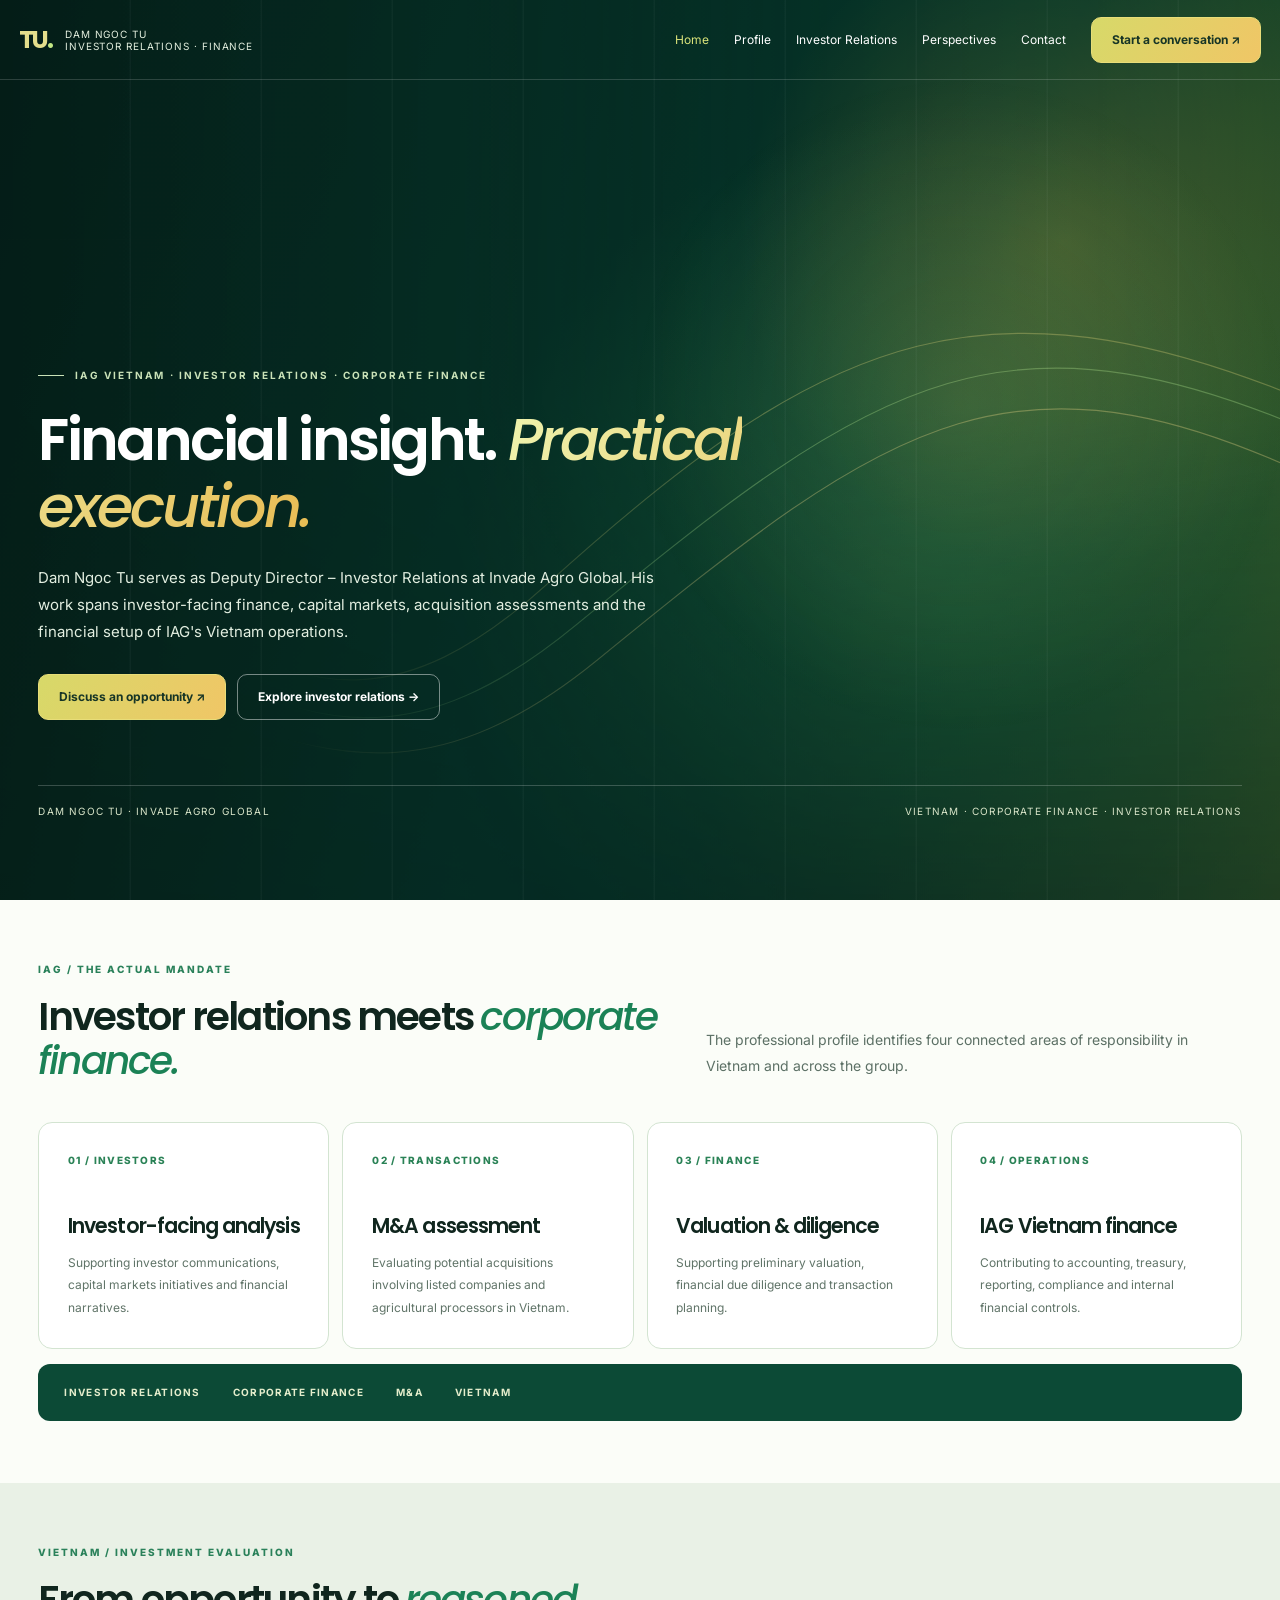
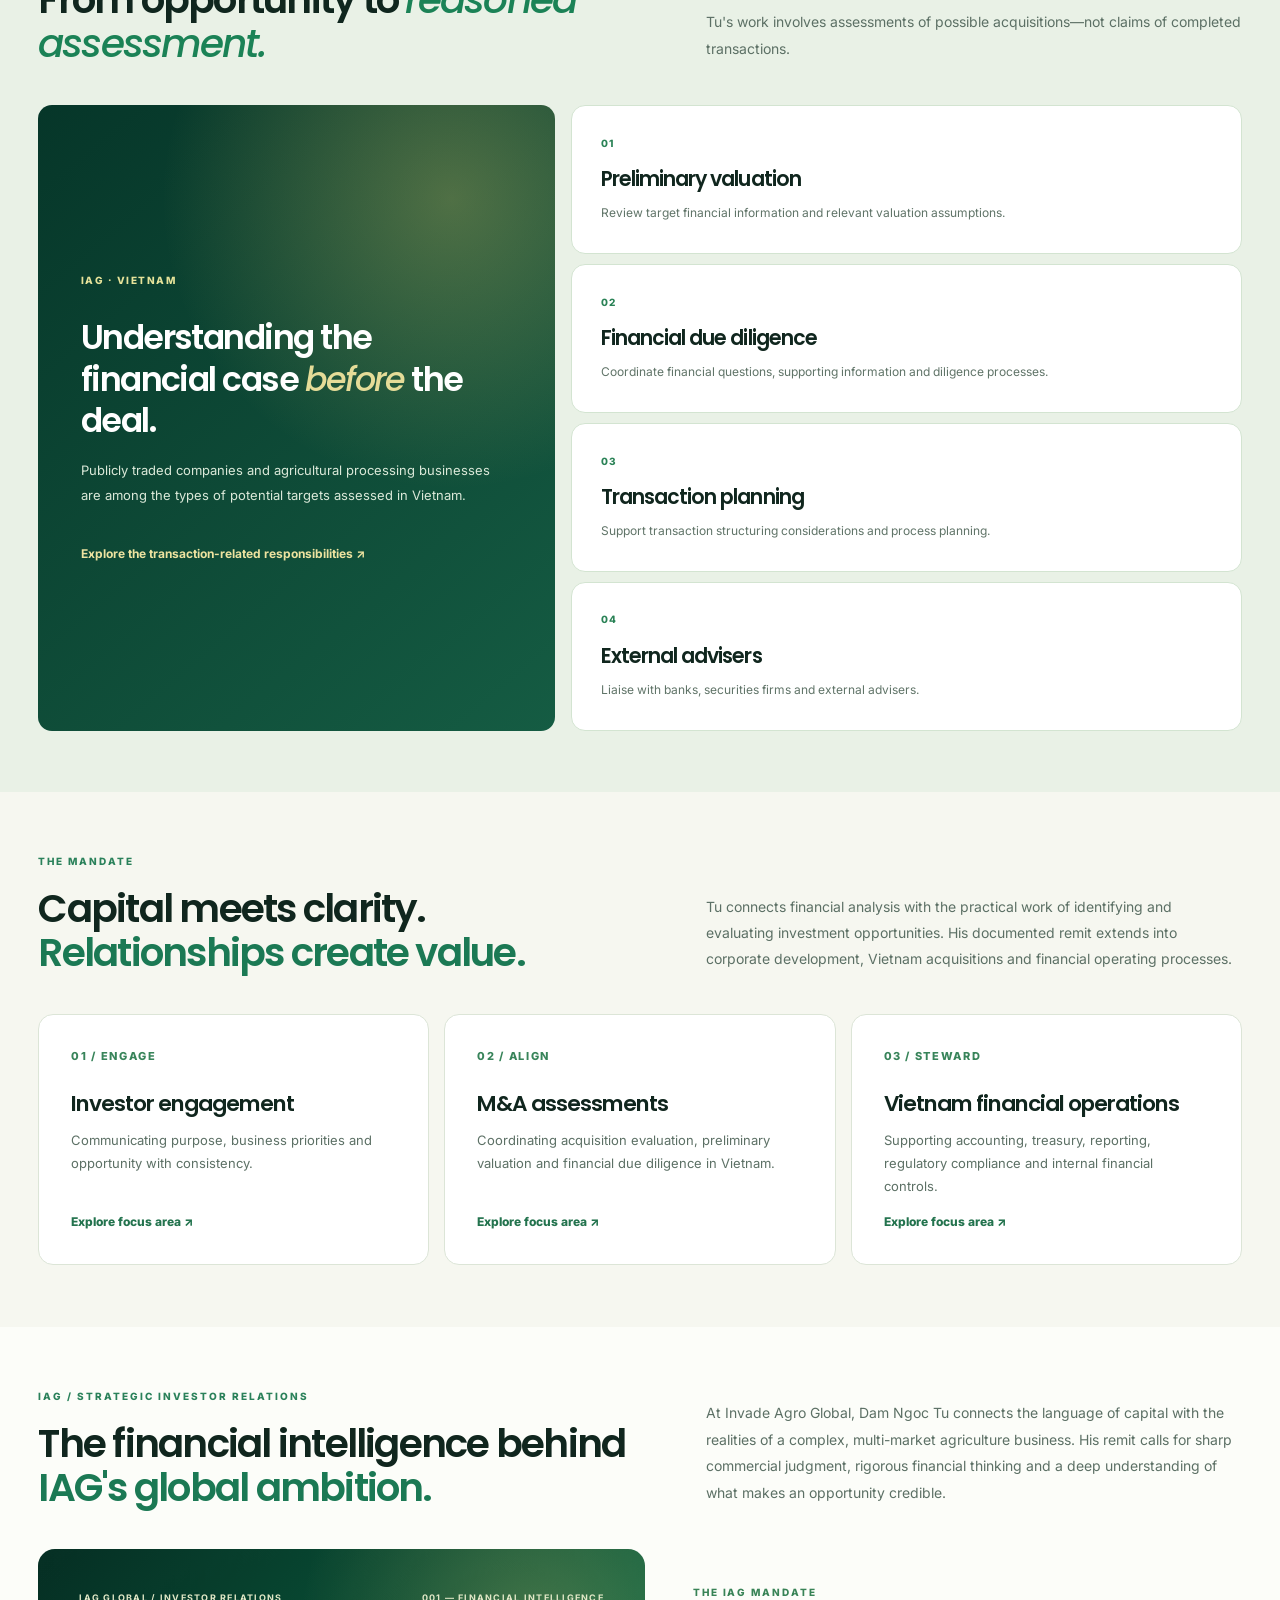
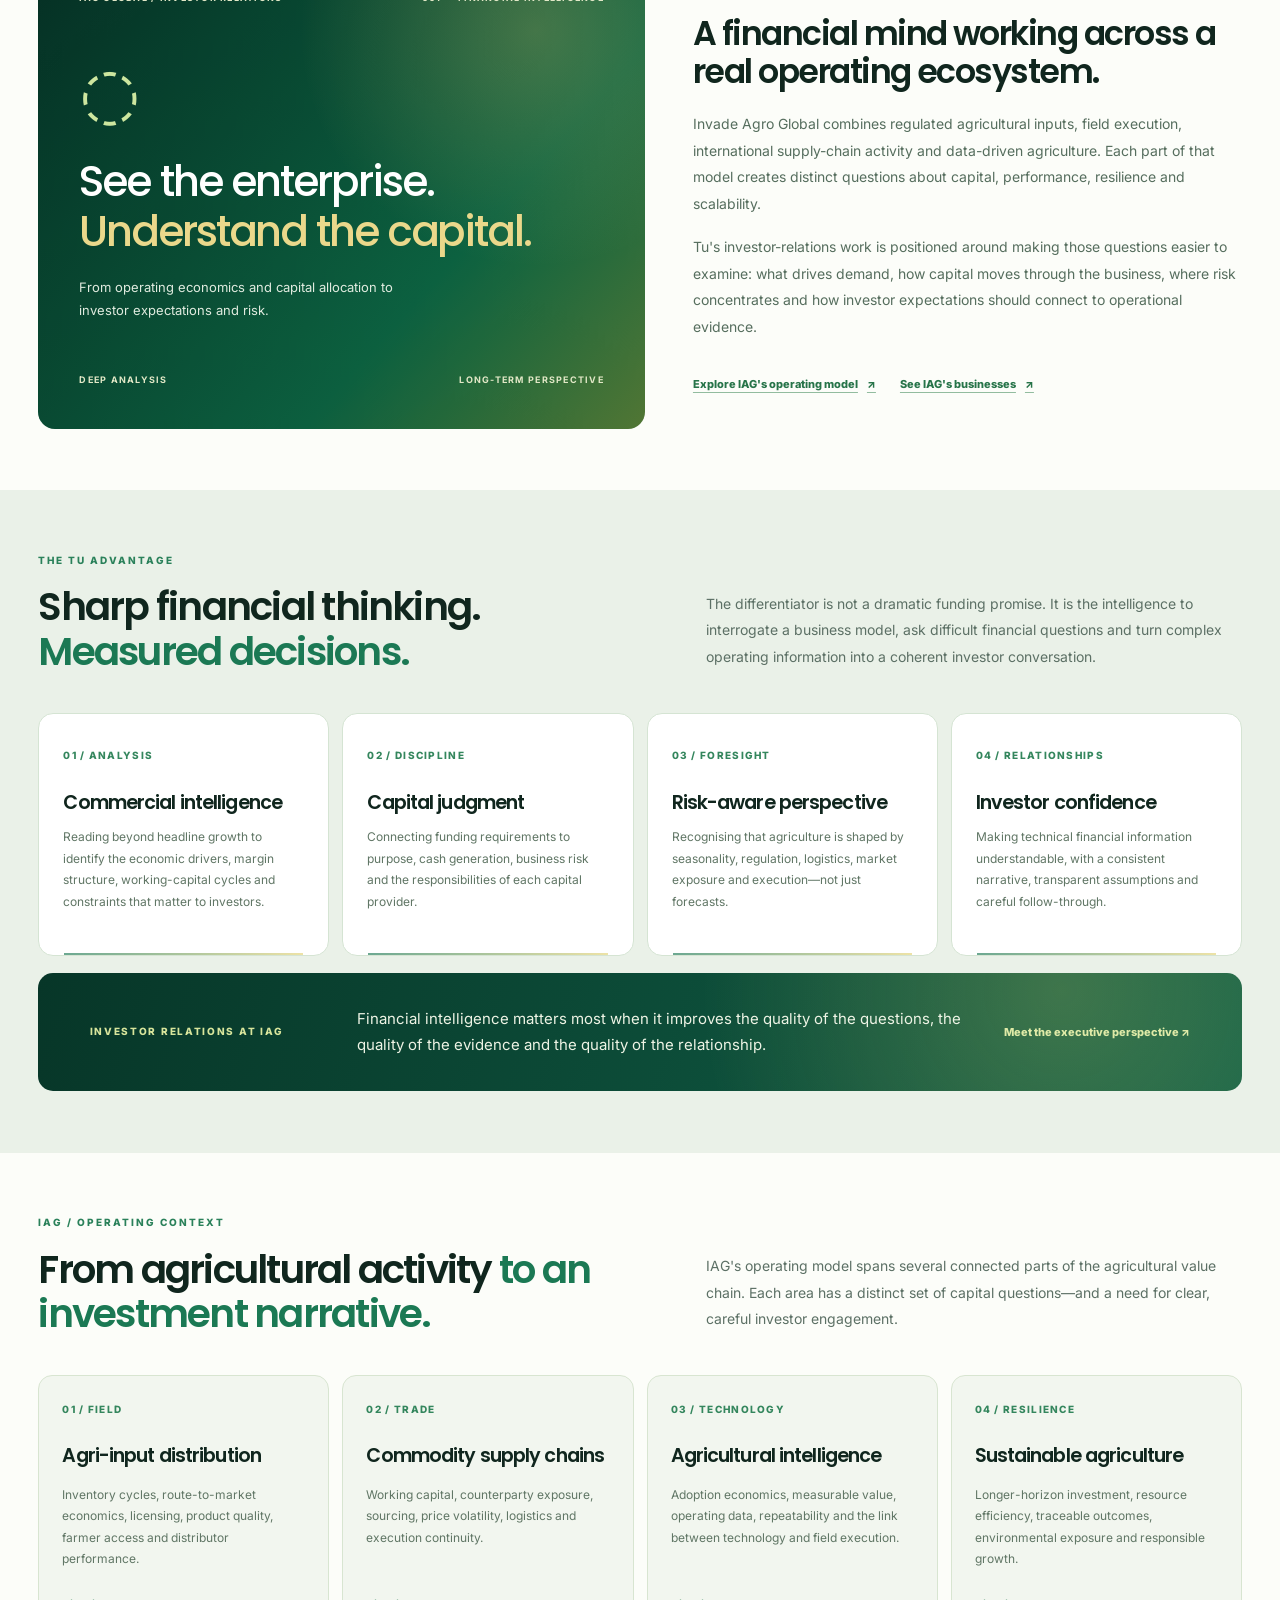
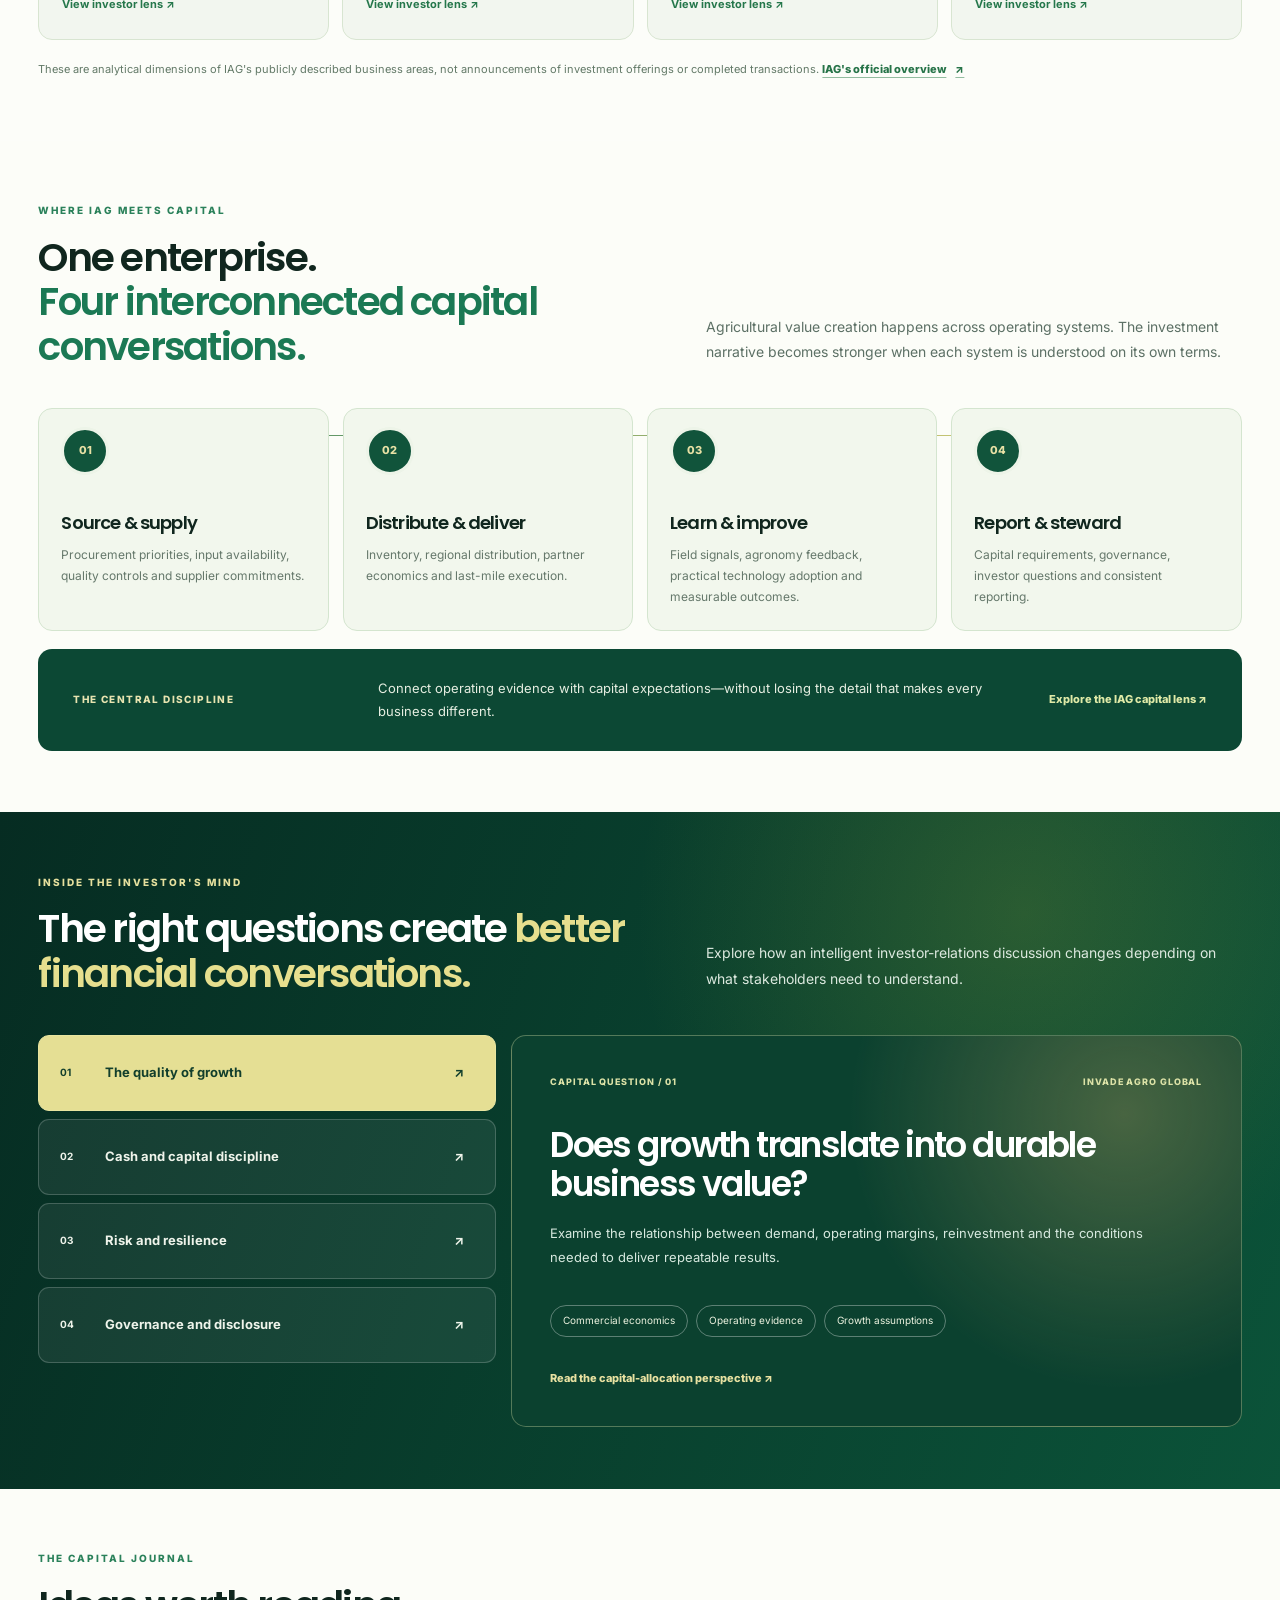
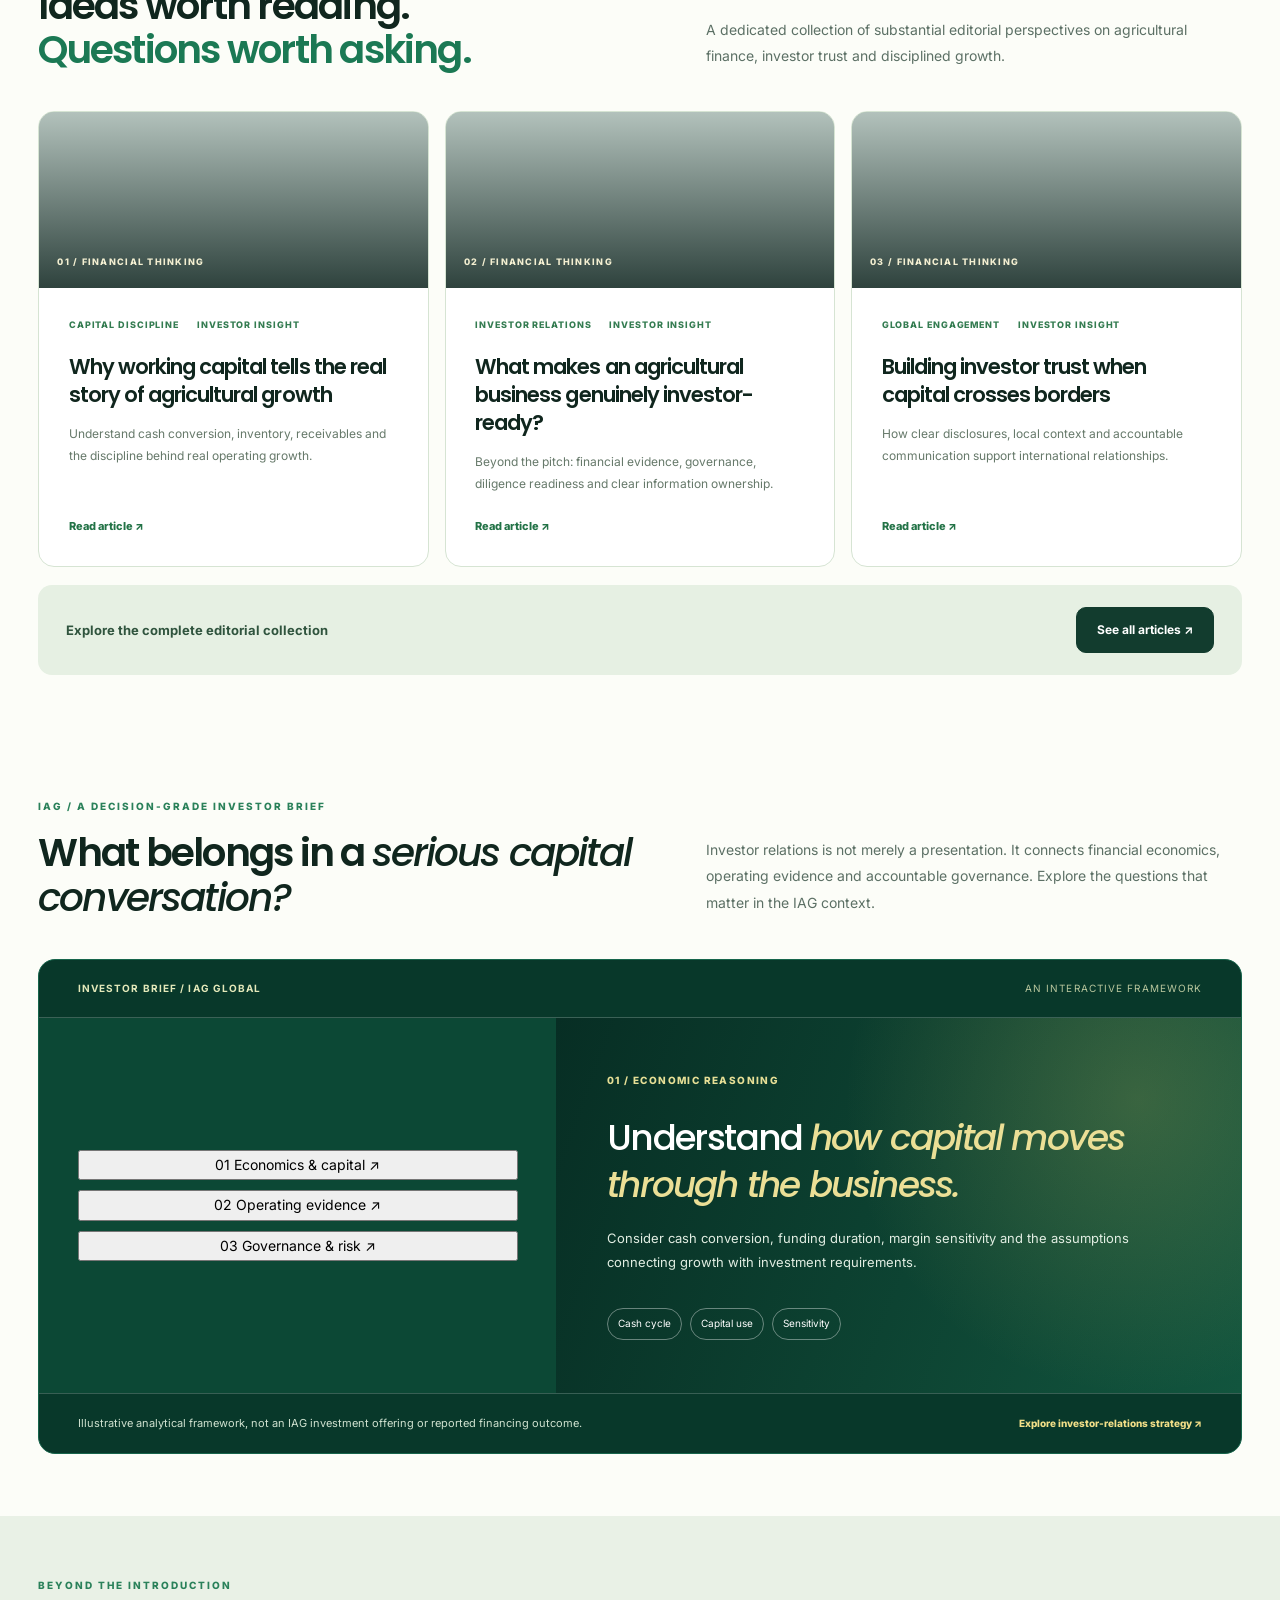
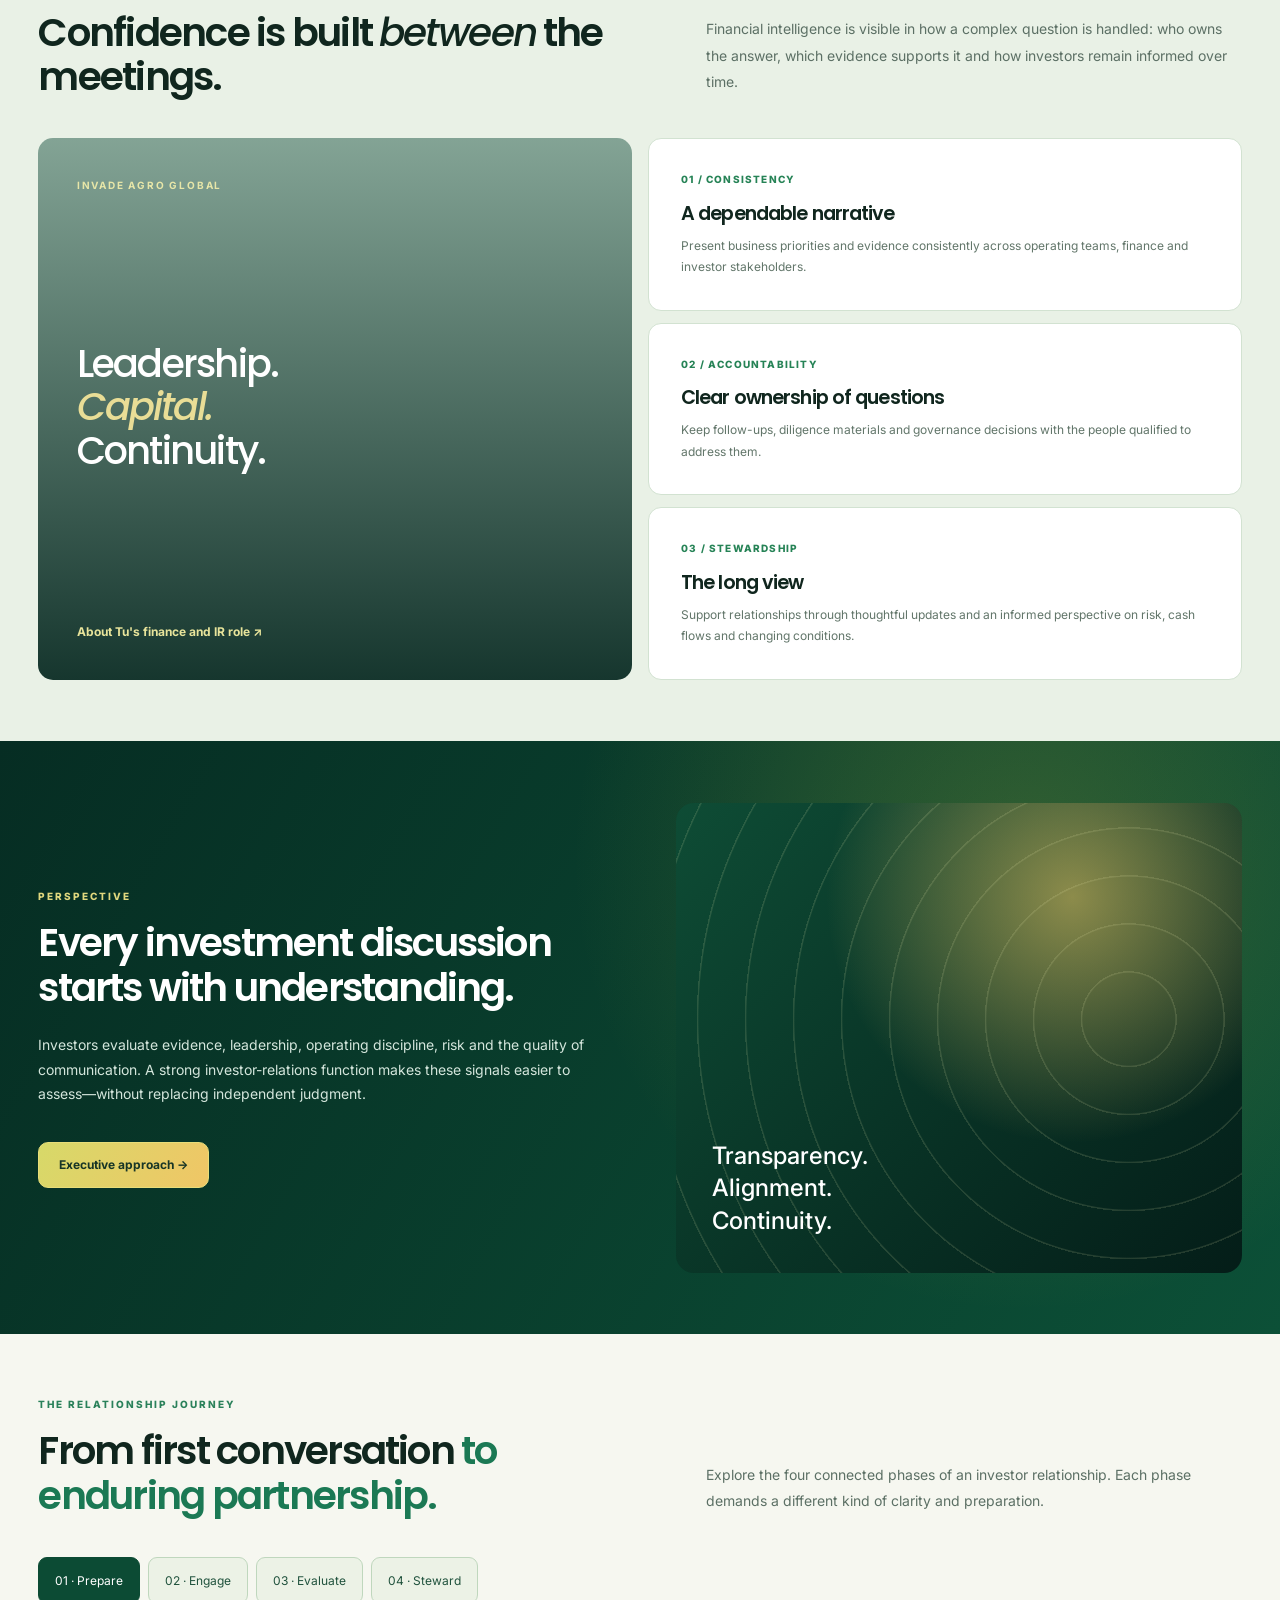
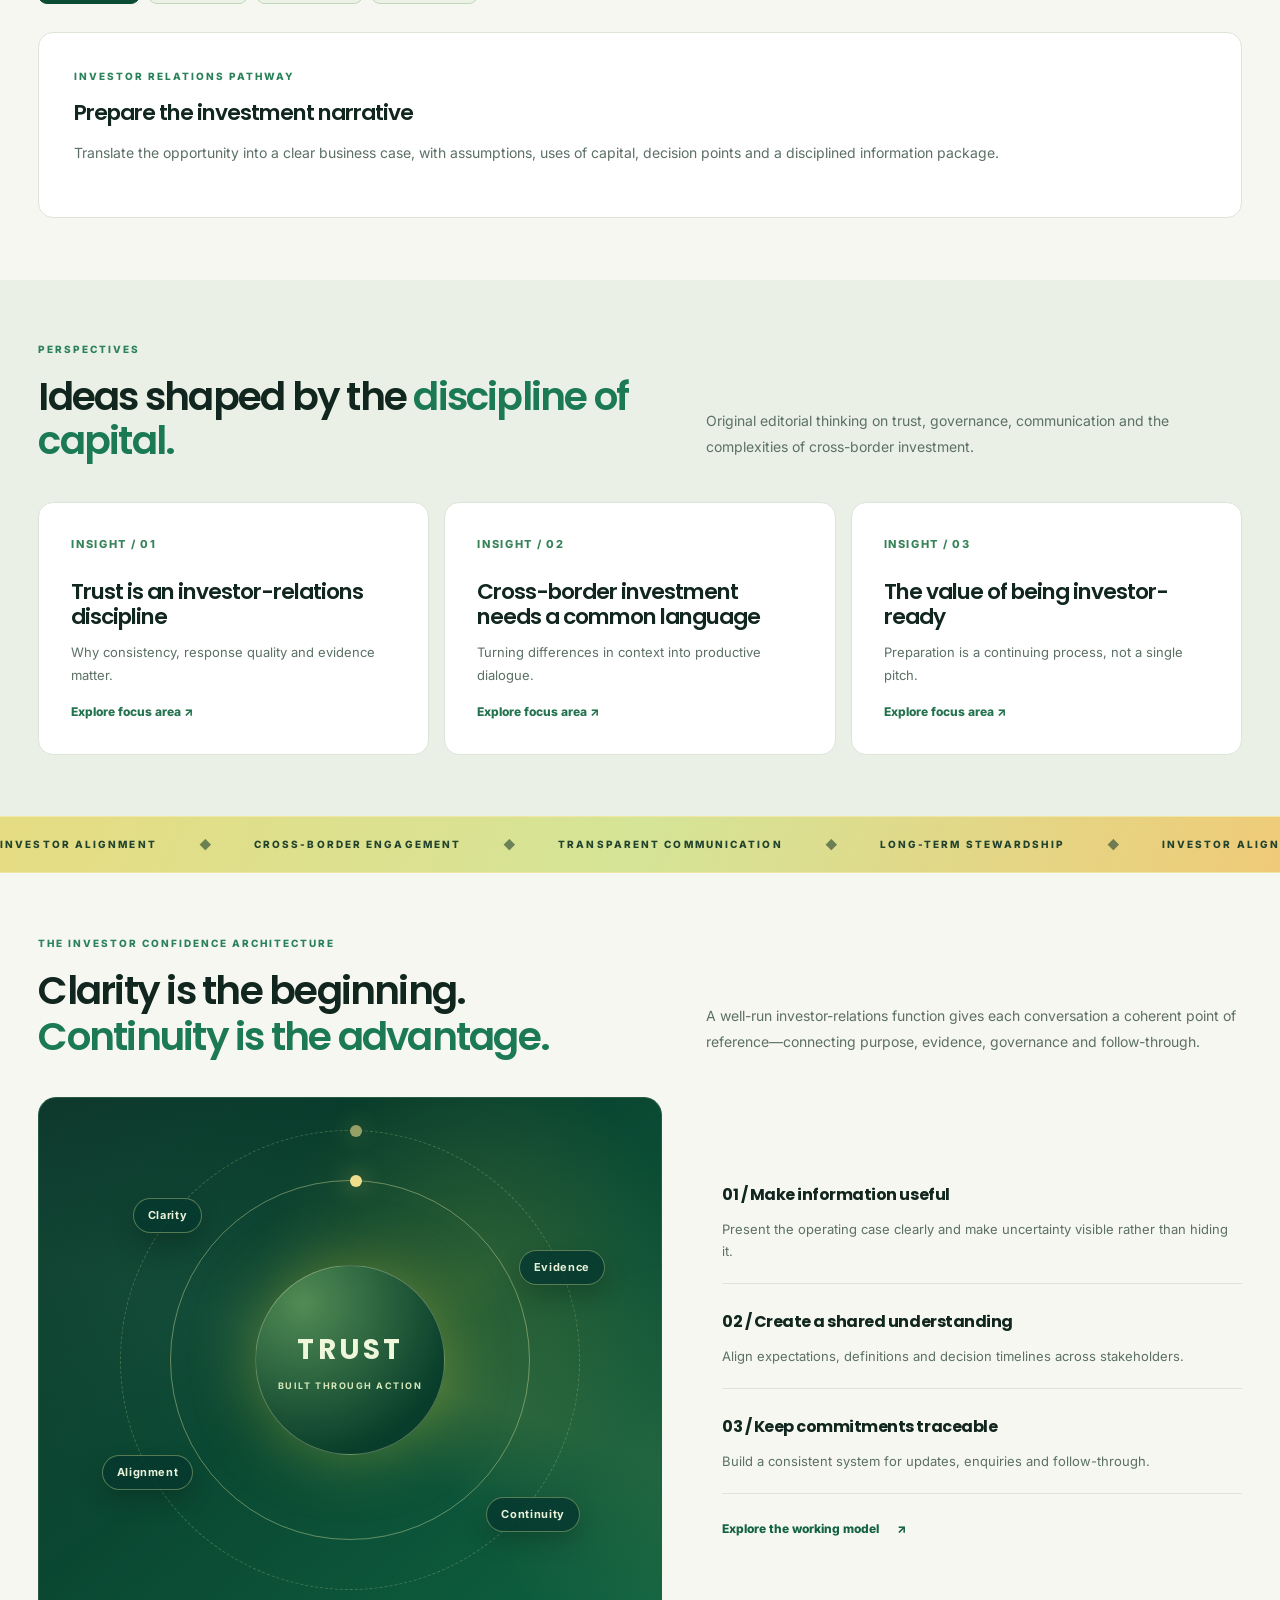
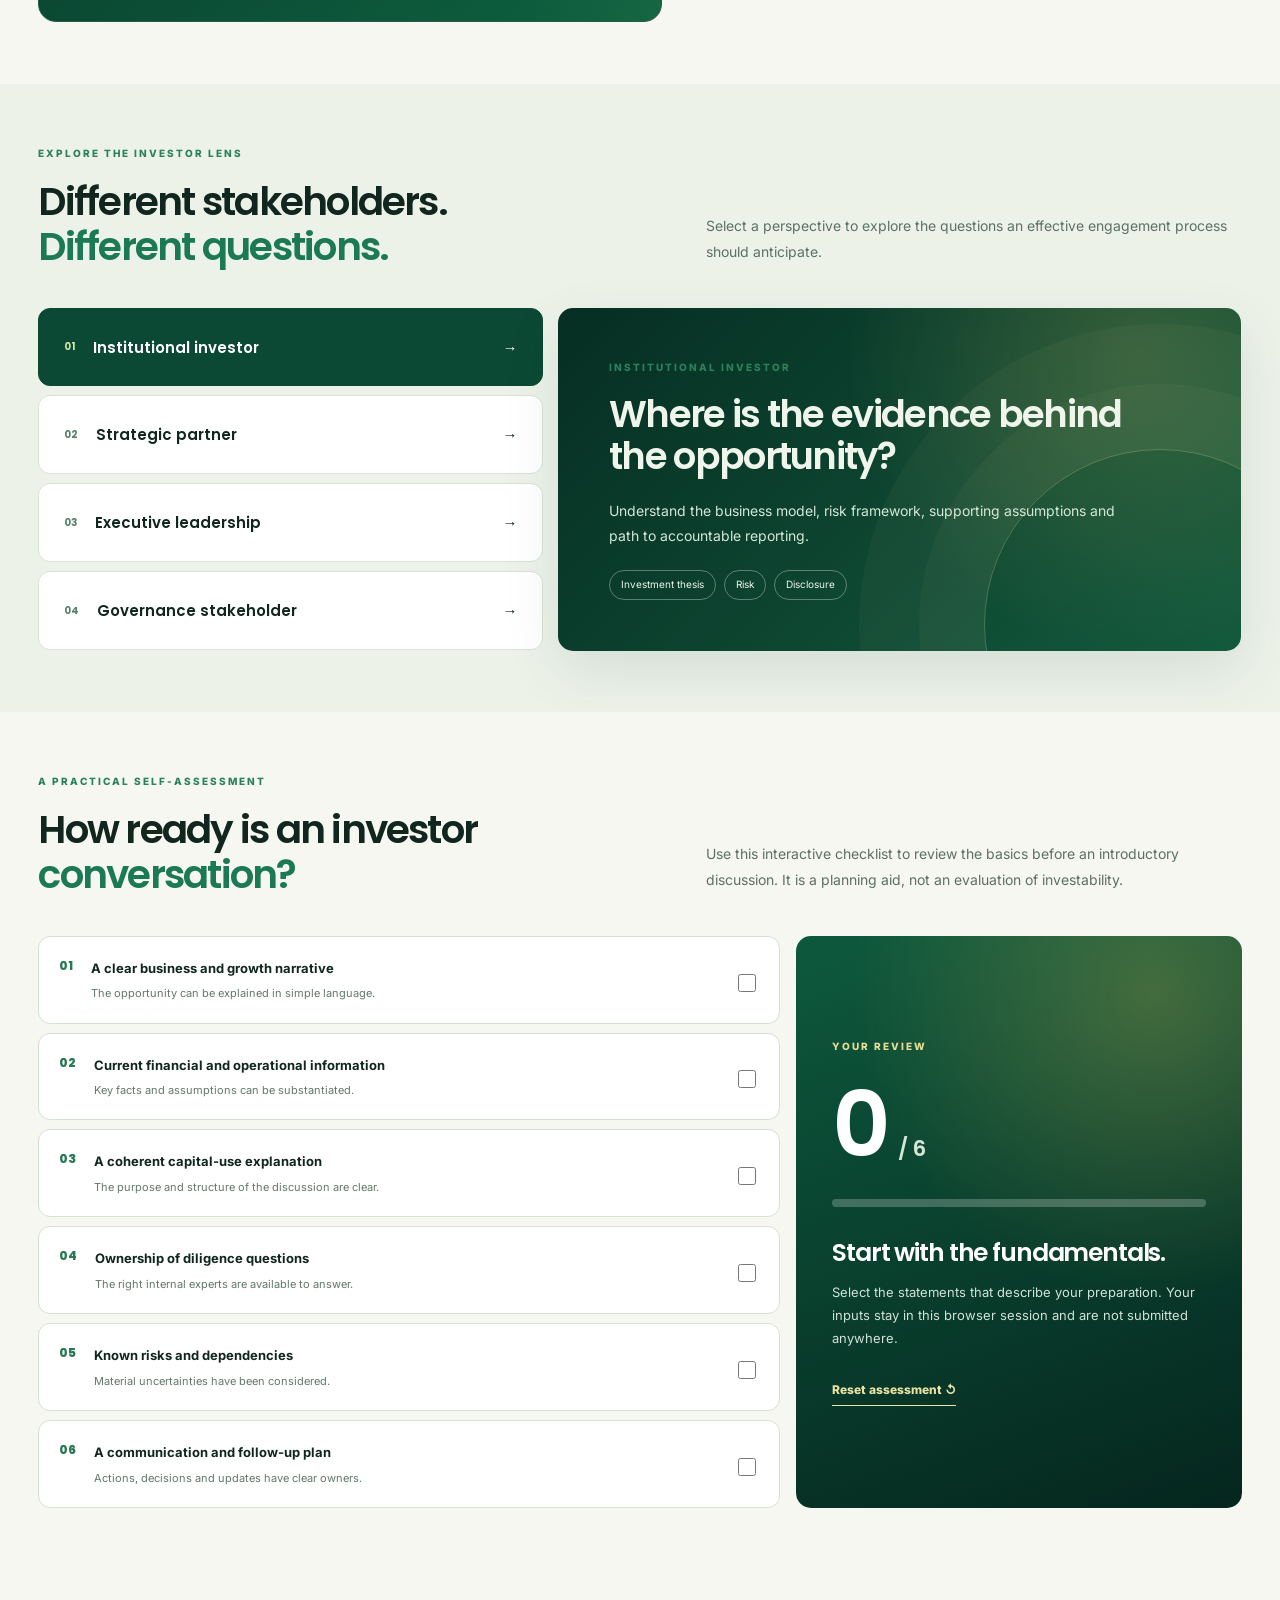
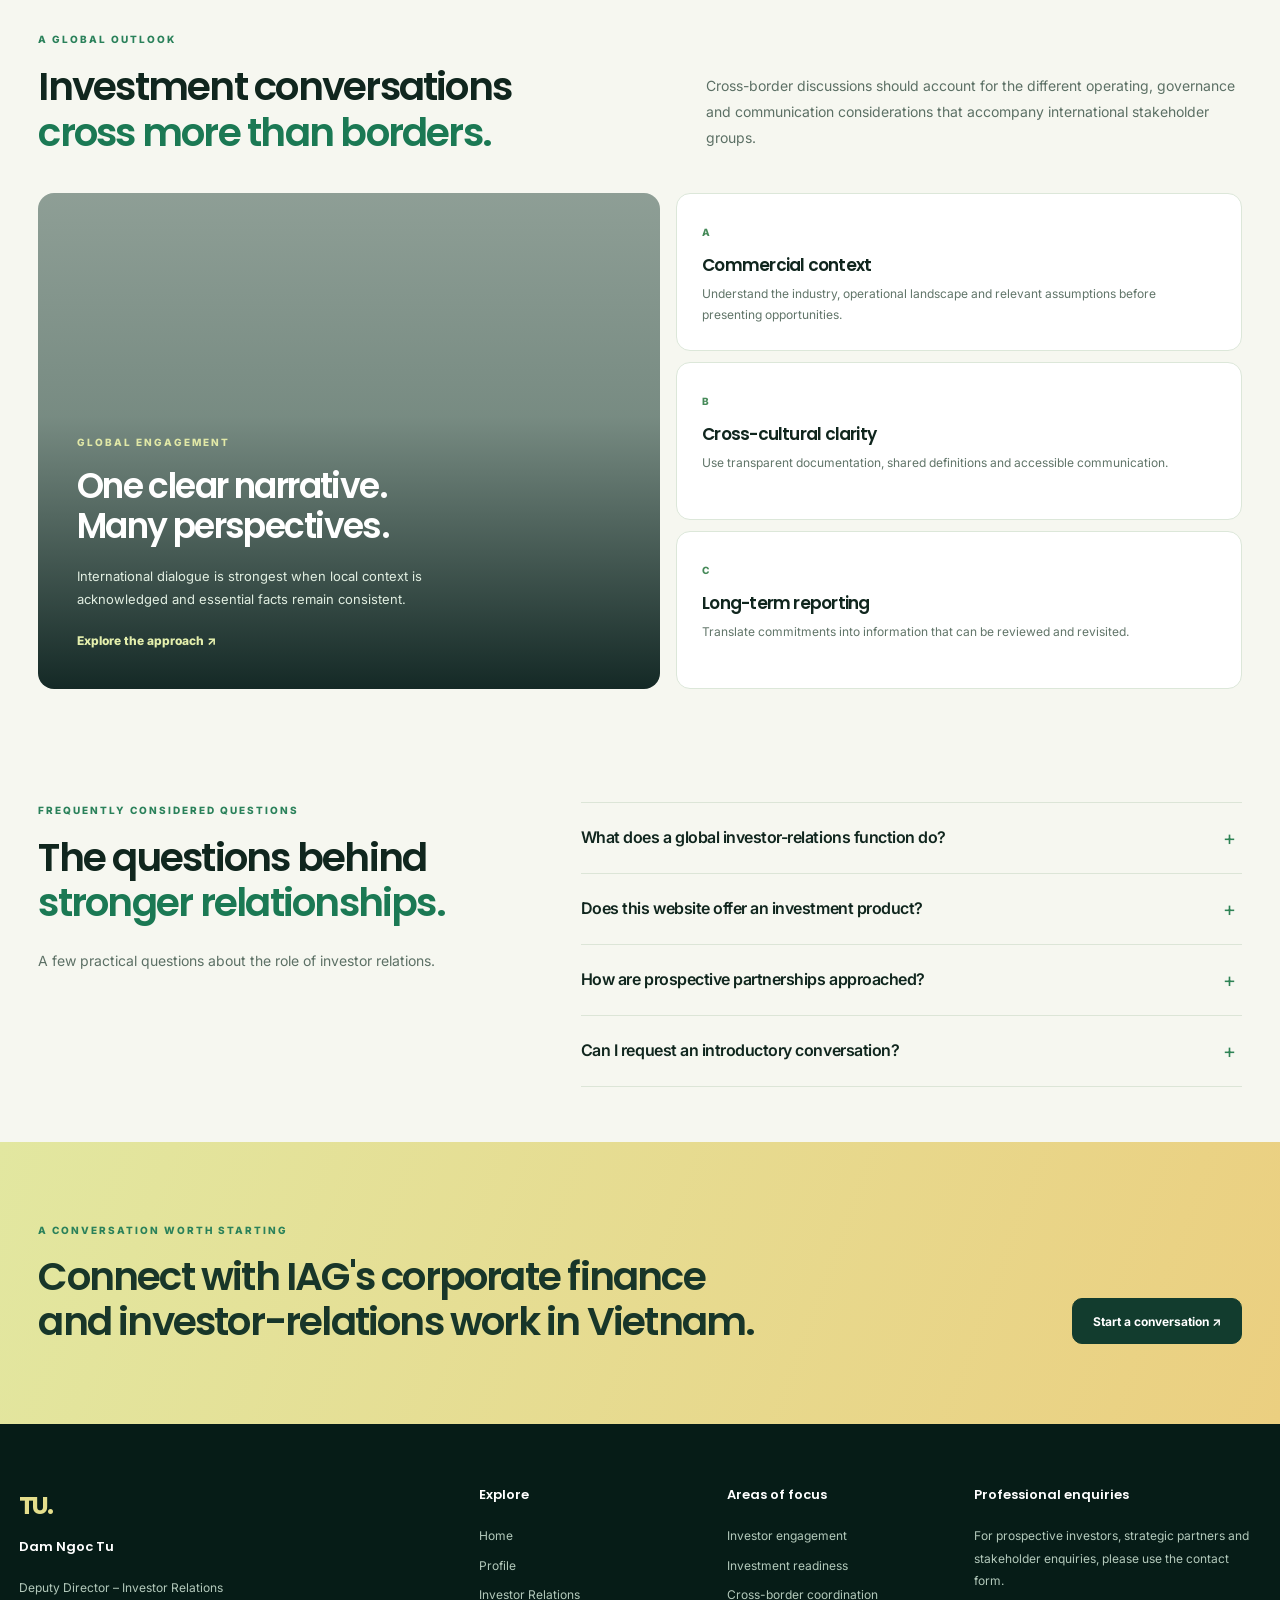
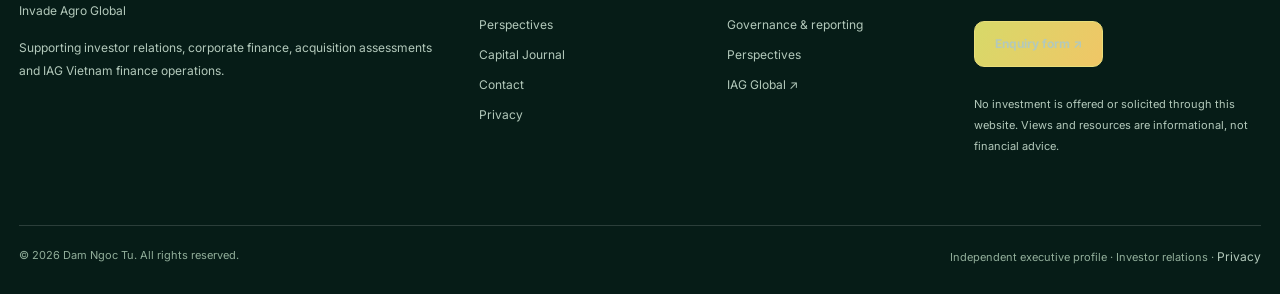
==== commit 16151a90: "Align executive navigation and homepage focus with profile-sourced finance work" ====
--- a/index.html
+++ b/index.html
@@ -1,4 +1,4 @@
-<!doctype html><html lang="en"><head><meta charset="utf-8"><meta name="viewport" content="width=device-width,initial-scale=1"><meta name="theme-color" content="#082e23"><meta name="color-scheme" content="light"><title>Dam Ngoc Tu | IAG Investor Relations, Corporate Finance &amp; M&amp;A</title><meta name="description" content="Dam Ngoc Tu is Deputy Director – Investor Relations at Invade Agro Global, supporting corporate finance, capital markets, Vietnam acquisition assessments and financial operations."><meta name="robots" content="index,follow,max-image-preview:large"><link rel="canonical" href="https://damngoctu.com/"><link rel="icon" type="image/svg+xml" href="/assets/favicon.svg"><meta property="og:type" content="website"><meta property="og:site_name" content="Dam Ngoc Tu"><meta property="og:locale" content="en_US"><meta property="og:title" content="Dam Ngoc Tu | IAG Investor Relations, Corporate Finance &amp; M&amp;A"><meta property="og:description" content="Dam Ngoc Tu is Deputy Director – Investor Relations at Invade Agro Global, supporting corporate finance, capital markets, Vietnam acquisition assessments and financial operations."><meta property="og:url" content="https://damngoctu.com/"><meta property="og:image" content="https://damngoctu.com/assets/og-image.svg"><meta property="og:image:secure_url" content="https://damngoctu.com/assets/og-image.svg"><meta property="og:image:type" content="image/svg+xml"><meta property="og:image:width" content="1200"><meta property="og:image:height" content="630"><meta property="og:image:alt" content="Dam Ngoc Tu — Global Investor Relations, Invade Agro Global"><meta name="twitter:card" content="summary_large_image"><meta name="twitter:title" content="Dam Ngoc Tu | IAG Investor Relations, Corporate Finance &amp; M&amp;A"><meta name="twitter:description" content="Dam Ngoc Tu is Deputy Director – Investor Relations at Invade Agro Global, supporting corporate finance, capital markets, Vietnam acquisition assessments and financial operations."><meta name="twitter:image" content="https://damngoctu.com/assets/og-image.svg"><meta name="twitter:image:alt" content="Dam Ngoc Tu — Global Investor Relations"><link rel="preconnect" href="https://fonts.googleapis.com"><link rel="preconnect" href="https://fonts.gstatic.com" crossorigin><link rel="preconnect" href="https://images.unsplash.com"><link rel="preload" as="image" fetchpriority="high" href="https://images.unsplash.com/photo-1486406146926-c627a92ad1ab?auto=format&amp;fit=crop&amp;w=2000&amp;q=84"><link rel="stylesheet" href="/assets/site.css"><script src="/assets/site.js" defer></script><script type="application/ld+json">{"@context":"https://schema.org","@graph":[{"@type":"WebSite","@id":"https://damngoctu.com/#website","name":"Dam Ngoc Tu","url":"https://damngoctu.com/","inLanguage":"en","publisher":{"@id":"https://damngoctu.com/#person"}},{"@type":"Organization","@id":"https://damngoctu.com/#invade-agro-global","name":"Invade Agro Global","url":"https://www.invadeagro.com"},{"@type":"Person","@id":"https://damngoctu.com/#person","name":"Dam Ngoc Tu","url":"https://damngoctu.com/","jobTitle":"Deputy Director – Investor Relations","worksFor":{"@id":"https://damngoctu.com/#invade-agro-global"},"alternateName":"Ngoc Tu Dam","workLocation":{"@type":"Place","name":"Vietnam"},"knowsAbout":["Investor relations","Corporate finance","Mergers and acquisitions","Capital markets","Financial due diligence","Preliminary valuation","Vietnam corporate development","Treasury coordination","Financial reporting"]},{"@type":"WebPage","@id":"https://damngoctu.com/#webpage","name":"Dam Ngoc Tu | IAG Investor Relations, Corporate Finance & M&A","url":"https://damngoctu.com/","inLanguage":"en","description":"Dam Ngoc Tu is Deputy Director – Investor Relations at Invade Agro Global, supporting corporate finance, capital markets, Vietnam acquisition assessments and financial operations.","isPartOf":{"@id":"https://damngoctu.com/#website"},"about":{"@id":"https://damngoctu.com/#person"}}]}</script></head><body><a class="skip" href="#main">Skip to main content</a><header class="head"><a class="brand" href="/" aria-label="Dam Ngoc Tu home"><span class="monogram">TU<span style="color:#c3e785">.</span></span><span class="brand-caption">Dam Ngoc Tu<br>Global Investor Relations</span></a><nav class="nav" id="primary-nav" aria-label="Primary navigation"><a href="/" aria-current="page">Home</a><a href="/about" >Profile</a><a href="/expertise" >Investor Relations</a><a href="/insights" >Perspectives</a><a href="/contact" >Contact</a><a href="/contact" class="nav-cta">Start a conversation ↗</a></nav><button class="menu-toggle" type="button" aria-controls="primary-nav" aria-expanded="false">Menu ☰</button></header><main id="main"><section class="hero  "><div class="hero-photo"></div><svg class="flow-lines" viewBox="0 0 1500 900" preserveAspectRatio="none" aria-hidden="true"><path d="M-60 660 C240 480 310 840 640 585 S1160 260 1570 415"/><path d="M-80 700 C240 520 320 875 675 625 S1180 290 1580 448"/><path d="M-100 740 C240 580 355 900 700 660 S1190 325 1580 495"/></svg><div class="hero-inner shell"><div class="eyebrow">IAG Vietnam · Investor Relations · Corporate Finance</div><h1>Financial insight. <em>Practical execution.</em></h1><p class="hero-copy">Dam Ngoc Tu serves as Deputy Director – Investor Relations at Invade Agro Global. His work spans investor-facing finance, capital markets, acquisition assessments and the financial setup of IAG's Vietnam operations.</p><div class="hero-actions"><a href="/contact" class="btn">Discuss an opportunity ↗</a><a href="/expertise" class="btn outline">Explore investor relations →</a></div><div class="hero-bottom"><span>Dam Ngoc Tu · Invade Agro Global</span><span>Vietnam · Corporate Finance · Investor Relations</span></div></div></section><section class="section shell verified-role-section verified-cream" aria-label="IAG / The actual mandate"><div class="section-intro fadein"><div><div class="kicker">IAG / The actual mandate</div><h2>Investor relations meets <em>corporate finance.</em></h2></div><p>The professional profile identifies four connected areas of responsibility in Vietnam and across the group.</p></div><div class="verified-role-grid"><article class="verified-role-card fadein"><span>01 / INVESTORS</span><h3>Investor-facing analysis</h3><p>Supporting investor communications, capital markets initiatives and financial narratives.</p></article><article class="verified-role-card fadein"><span>02 / TRANSACTIONS</span><h3>M&A assessment</h3><p>Evaluating potential acquisitions involving listed companies and agricultural processors in Vietnam.</p></article><article class="verified-role-card fadein"><span>03 / FINANCE</span><h3>Valuation & diligence</h3><p>Supporting preliminary valuation, financial due diligence and transaction planning.</p></article><article class="verified-role-card fadein"><span>04 / OPERATIONS</span><h3>IAG Vietnam finance</h3><p>Contributing to accounting, treasury, reporting, compliance and internal financial controls.</p></article></div><div class="verified-band"><span>INVESTOR RELATIONS</span><span>CORPORATE FINANCE</span><span>M&A</span><span>VIETNAM</span></div></section><section class="section shell verified-role-section verified-tint" aria-label="Vietnam / Investment evaluation"><div class="section-intro fadein"><div><div class="kicker">Vietnam / Investment evaluation</div><h2>From opportunity to <em>reasoned assessment.</em></h2></div><p>Tu's work involves assessments of possible acquisitions—not claims of completed transactions.</p></div><div class="verified-split"><div class="verified-story"><span>IAG · VIETNAM</span><h3>Understanding the financial case <em>before</em> the deal.</h3><p>Publicly traded companies and agricultural processing businesses are among the types of potential targets assessed in Vietnam.</p><a href="/expertise">Explore the transaction-related responsibilities ↗</a></div><div class="verified-workflow"><article class="verified-role-card fadein"><span>01</span><h3>Preliminary valuation</h3><p>Review target financial information and relevant valuation assumptions.</p></article><article class="verified-role-card fadein"><span>02</span><h3>Financial due diligence</h3><p>Coordinate financial questions, supporting information and diligence processes.</p></article><article class="verified-role-card fadein"><span>03</span><h3>Transaction planning</h3><p>Support transaction structuring considerations and process planning.</p></article><article class="verified-role-card fadein"><span>04</span><h3>External advisers</h3><p>Liaise with banks, securities firms and external advisers.</p></article></div></div></section><section class="section shell"><div class="section-intro"><div><div class="kicker">The mandate</div><h2>Capital meets clarity.<br><span class="accent">Relationships create value.</span></h2></div><p>Tu connects financial analysis with the practical work of identifying and evaluating investment opportunities. His documented remit extends into corporate development, Vietnam acquisitions and financial operating processes.</p></div><div class="grid3"><article class="card fadein"><span class="num">01 / ENGAGE</span><h3>Investor engagement</h3><p>Communicating purpose, business priorities and opportunity with consistency.</p><a href="/expertise">Explore focus area ↗</a></article><article class="card fadein"><span class="num">02 / ALIGN</span><h3>Cross-border relations</h3><p>Supporting a common understanding across geographies and stakeholder groups.</p><a href="/expertise">Explore focus area ↗</a></article><article class="card fadein"><span class="num">03 / STEWARD</span><h3>Long-term confidence</h3><p>Keeping the quality of dialogue strong beyond the first meeting.</p><a href="/expertise">Explore focus area ↗</a></article></div></section><section class="section shell tu-editorial tu-white" aria-label="IAG / Strategic Investor Relations"><div class="section-intro fadein"><div><div class="kicker">IAG / Strategic Investor Relations</div><h2>The financial intelligence behind <span class='accent'>IAG's global ambition.</span></h2></div><p>At Invade Agro Global, Dam Ngoc Tu connects the language of capital with the realities of a complex, multi-market agriculture business. His remit calls for sharp commercial judgment, rigorous financial thinking and a deep understanding of what makes an opportunity credible.</p></div><div class="tu-opening"><div class="tu-opening-visual fadein"><div class="tu-visual-top"><span>IAG GLOBAL / INVESTOR RELATIONS</span><span>001 — FINANCIAL INTELLIGENCE</span></div><div class="tu-visual-main"><span class="tu-squiggle" aria-hidden="true">◌</span><h3>See the enterprise.<br><em>Understand the capital.</em></h3><p>From operating economics and capital allocation to investor expectations and risk.</p></div><div class="tu-visual-foot"><span>DEEP ANALYSIS</span><span>LONG-TERM PERSPECTIVE</span></div></div><div class="tu-opening-copy"><div class="tu-overline">THE IAG MANDATE</div><h3>A financial mind working across a real operating ecosystem.</h3><p>Invade Agro Global combines regulated agricultural inputs, field execution, international supply-chain activity and data-driven agriculture. Each part of that model creates distinct questions about capital, performance, resilience and scalability.</p><p>Tu's investor-relations work is positioned around making those questions easier to examine: what drives demand, how capital moves through the business, where risk concentrates and how investor expectations should connect to operational evidence.</p><div class="tu-source-row"><a class="tu-source" href="https://www.invadeagro.com/aboutus" target="_blank" rel="noopener noreferrer">Explore IAG's operating model <span aria-hidden="true">↗</span></a><a class="tu-source" href="https://www.invadeagro.com/iag" target="_blank" rel="noopener noreferrer">See IAG's businesses <span aria-hidden="true">↗</span></a></div></div></div></section><section class="section shell tu-editorial tu-tint" aria-label="The Tu advantage"><div class="section-intro fadein"><div><div class="kicker">The Tu advantage</div><h2>Sharp financial thinking.<br><span class='accent'>Measured decisions.</span></h2></div><p>The differentiator is not a dramatic funding promise. It is the intelligence to interrogate a business model, ask difficult financial questions and turn complex operating information into a coherent investor conversation.</p></div><div class="tu-finance-grid"><article class="tu-feature fadein"><span class="tu-n">01 / ANALYSIS</span><h3>Commercial intelligence</h3><p>Reading beyond headline growth to identify the economic drivers, margin structure, working-capital cycles and constraints that matter to investors.</p></article><article class="tu-feature fadein"><span class="tu-n">02 / DISCIPLINE</span><h3>Capital judgment</h3><p>Connecting funding requirements to purpose, cash generation, business risk and the responsibilities of each capital provider.</p></article><article class="tu-feature fadein"><span class="tu-n">03 / FORESIGHT</span><h3>Risk-aware perspective</h3><p>Recognising that agriculture is shaped by seasonality, regulation, logistics, market exposure and execution—not just forecasts.</p></article><article class="tu-feature fadein"><span class="tu-n">04 / RELATIONSHIPS</span><h3>Investor confidence</h3><p>Making technical financial information understandable, with a consistent narrative, transparent assumptions and careful follow-through.</p></article></div><div class="tu-insight-bar"><div class="tu-kicker">INVESTOR RELATIONS AT IAG</div><p>Financial intelligence matters most when it improves the quality of the questions, the quality of the evidence and the quality of the relationship.</p><a href="/about" class="tu-arrow">Meet the executive perspective ↗</a></div></section><section class="section shell tu-editorial tu-white" aria-label="IAG / Operating context"><div class="section-intro fadein"><div><div class="kicker">IAG / Operating context</div><h2>From agricultural activity <span class='accent'>to an investment narrative.</span></h2></div><p>IAG's operating model spans several connected parts of the agricultural value chain. Each area has a distinct set of capital questions—and a need for clear, careful investor engagement.</p></div><div class="tu-sector-grid"><article class="tu-sector"><span>01 / FIELD</span><h3>Agri-input distribution</h3><p>Inventory cycles, route-to-market economics, licensing, product quality, farmer access and distributor performance.</p><a href="/expertise#iag-capital-lens">View investor lens ↗</a></article><article class="tu-sector"><span>02 / TRADE</span><h3>Commodity supply chains</h3><p>Working capital, counterparty exposure, sourcing, price volatility, logistics and execution continuity.</p><a href="/expertise#iag-capital-lens">View investor lens ↗</a></article><article class="tu-sector"><span>03 / TECHNOLOGY</span><h3>Agricultural intelligence</h3><p>Adoption economics, measurable value, operating data, repeatability and the link between technology and field execution.</p><a href="/expertise#iag-capital-lens">View investor lens ↗</a></article><article class="tu-sector"><span>04 / RESILIENCE</span><h3>Sustainable agriculture</h3><p>Longer-horizon investment, resource efficiency, traceable outcomes, environmental exposure and responsible growth.</p><a href="/expertise#iag-capital-lens">View investor lens ↗</a></article></div><p class="tu-factnote">These are analytical dimensions of IAG's publicly described business areas, not announcements of investment offerings or completed transactions. <a class="tu-source" href="https://www.invadeagro.com/" target="_blank" rel="noopener noreferrer">IAG's official overview <span aria-hidden="true">↗</span></a></p></section><section class="section shell spotlight-section spotlight-light" aria-label="Where IAG meets capital"><div class="section-intro fadein"><div><div class="kicker">Where IAG meets capital</div><h2>One enterprise.<br><span class='accent'>Four interconnected capital conversations.</span></h2></div><p>Agricultural value creation happens across operating systems. The investment narrative becomes stronger when each system is understood on its own terms.</p></div><div class="capital-journey"><div class="capital-journey-line" aria-hidden="true"></div><article class="journey-step fadein"><span class="journey-dot">01</span><h3>Source & supply</h3><p>Procurement priorities, input availability, quality controls and supplier commitments.</p></article><article class="journey-step fadein"><span class="journey-dot">02</span><h3>Distribute & deliver</h3><p>Inventory, regional distribution, partner economics and last-mile execution.</p></article><article class="journey-step fadein"><span class="journey-dot">03</span><h3>Learn & improve</h3><p>Field signals, agronomy feedback, practical technology adoption and measurable outcomes.</p></article><article class="journey-step fadein"><span class="journey-dot">04</span><h3>Report & steward</h3><p>Capital requirements, governance, investor questions and consistent reporting.</p></article></div><div class="journey-footer"><span>THE CENTRAL DISCIPLINE</span><p>Connect operating evidence with capital expectations—without losing the detail that makes every business different.</p><a href="/expertise#iag-capital-lens" class="tu-arrow">Explore the IAG capital lens ↗</a></div></section><section class="section shell spotlight-section spotlight-dark" aria-label="Inside the investor's mind"><div class="section-intro fadein"><div><div class="kicker">Inside the investor's mind</div><h2>The right questions create <span class='accent'>better financial conversations.</span></h2></div><p>Explore how an intelligent investor-relations discussion changes depending on what stakeholders need to understand.</p></div><div class="question-board"><div class="question-selector" role="tablist" aria-label="Investor decision lenses"><button type="button" data-board="growth" role="tab" aria-selected="true" class="is-active"><b>01</b><span>The quality of growth</span><span aria-hidden="true">↗</span></button><button type="button" data-board="cash" role="tab" aria-selected="false"><b>02</b><span>Cash and capital discipline</span><span aria-hidden="true">↗</span></button><button type="button" data-board="risk" role="tab" aria-selected="false"><b>03</b><span>Risk and resilience</span><span aria-hidden="true">↗</span></button><button type="button" data-board="governance" role="tab" aria-selected="false"><b>04</b><span>Governance and disclosure</span><span aria-hidden="true">↗</span></button></div><div class="question-stage" id="question-stage" role="tabpanel" aria-live="polite"><div class="question-stage-top"><span>CAPITAL QUESTION / 01</span><span>INVADE AGRO GLOBAL</span></div><h3>Does growth translate into durable business value?</h3><p>Examine the relationship between demand, operating margins, reinvestment and the conditions needed to deliver repeatable results.</p><div class="question-pills"><span>Commercial economics</span><span>Operating evidence</span><span>Growth assumptions</span></div><a href="/journal/capital-allocation-agri-value-chain">Read the capital-allocation perspective ↗</a></div></div></section><section class="section shell spotlight-section spotlight-light" aria-label="The capital journal"><div class="section-intro fadein"><div><div class="kicker">The capital journal</div><h2>Ideas worth reading.<br><span class='accent'>Questions worth asking.</span></h2></div><p>A dedicated collection of substantial editorial perspectives on agricultural finance, investor trust and disciplined growth.</p></div><div class="journal-grid journal-grid-home"><a class="journal-card" href="/journal/working-capital-agriculture" data-journal-card data-category="capital" data-search="why working capital tells the real story of agricultural growth understand cash conversion, inventory, receivables and the discipline behind real operating growth. capital discipline"><div class="journal-image journal-photo-1"><span class="journal-count">01 / FINANCIAL THINKING</span></div><div class="journal-card-body"><div class="journal-tags"><span>Capital Discipline</span><span>Investor insight</span></div><h3>Why working capital tells the real story of agricultural growth</h3><p>Understand cash conversion, inventory, receivables and the discipline behind real operating growth.</p><span class="journal-read">Read article <span aria-hidden="true">↗</span></span></div></a><a class="journal-card" href="/journal/investment-readiness-agri-business" data-journal-card data-category="relations" data-search="what makes an agricultural business genuinely investor-ready? beyond the pitch: financial evidence, governance, diligence readiness and clear information ownership. investor relations"><div class="journal-image journal-photo-2"><span class="journal-count">02 / FINANCIAL THINKING</span></div><div class="journal-card-body"><div class="journal-tags"><span>Investor Relations</span><span>Investor insight</span></div><h3>What makes an agricultural business genuinely investor-ready?</h3><p>Beyond the pitch: financial evidence, governance, diligence readiness and clear information ownership.</p><span class="journal-read">Read article <span aria-hidden="true">↗</span></span></div></a><a class="journal-card" href="/journal/cross-border-investor-trust" data-journal-card data-category="global" data-search="building investor trust when capital crosses borders how clear disclosures, local context and accountable communication support international relationships. global engagement"><div class="journal-image journal-photo-3"><span class="journal-count">03 / FINANCIAL THINKING</span></div><div class="journal-card-body"><div class="journal-tags"><span>Global Engagement</span><span>Investor insight</span></div><h3>Building investor trust when capital crosses borders</h3><p>How clear disclosures, local context and accountable communication support international relationships.</p><span class="journal-read">Read article <span aria-hidden="true">↗</span></span></div></a></div><div class="journal-bottom"><span>Explore the complete editorial collection</span><a href="/insights#editorial-journal" class="btn dark">See all articles ↗</a></div></section><section class="section shell editorial-expansion ed-light" aria-label="IAG / A decision-grade investor brief"><div class="section-intro fadein"><div><div class="kicker">IAG / A decision-grade investor brief</div><h2>What belongs in a <em class='type-em'>serious capital conversation?</em></h2></div><p>Investor relations is not merely a presentation. It connects financial economics, operating evidence and accountable governance. Explore the questions that matter in the IAG context.</p></div><div class="brief-workbench"><div class="brief-top"><b>INVESTOR BRIEF / IAG GLOBAL</b><span>AN INTERACTIVE FRAMEWORK</span></div><div class="brief-workspace"><div class="brief-options" role="tablist" aria-label="Investor-brief perspectives"><button type="button" role="tab" aria-selected="true" class="active" data-brief="capital">01 <span>Economics & capital</span> ↗</button><button type="button" role="tab" aria-selected="false" data-brief="operations">02 <span>Operating evidence</span> ↗</button><button type="button" role="tab" aria-selected="false" data-brief="risk">03 <span>Governance & risk</span> ↗</button></div><div class="brief-response" id="brief-response" role="tabpanel" aria-live="polite"><span>01 / ECONOMIC REASONING</span><h3>Understand <em>how capital moves through the business.</em></h3><p>Consider cash conversion, funding duration, margin sensitivity and the assumptions connecting growth with investment requirements.</p><div class="brief-pills"><span>Cash cycle</span><span>Capital use</span><span>Sensitivity</span></div></div></div><div class="brief-bottom"><p>Illustrative analytical framework, not an IAG investment offering or reported financing outcome.</p><a href="/expertise">Explore investor-relations strategy ↗</a></div></div></section><section class="section shell editorial-expansion ed-soft" aria-label="Beyond the introduction"><div class="section-intro fadein"><div><div class="kicker">Beyond the introduction</div><h2>Confidence is built <em class='type-em'>between</em> the meetings.</h2></div><p>Financial intelligence is visible in how a complex question is handled: who owns the answer, which evidence supports it and how investors remain informed over time.</p></div><div class="ed-continuity"><div class="ed-continuity-image"><span>INVADE AGRO GLOBAL</span><h3>Leadership.<br><em>Capital.</em><br>Continuity.</h3><a href="/about">About Tu's global mandate ↗</a></div><div class="ed-continuity-steps"><article class="ed-tile fadein"><span>01 / CONSISTENCY</span><h3>A dependable narrative</h3><p>Present business priorities and evidence consistently across operating teams, finance and investor stakeholders.</p></article><article class="ed-tile fadein"><span>02 / ACCOUNTABILITY</span><h3>Clear ownership of questions</h3><p>Keep follow-ups, diligence materials and governance decisions with the people qualified to address them.</p></article><article class="ed-tile fadein"><span>03 / STEWARDSHIP</span><h3>The long view</h3><p>Support relationships through thoughtful updates and an informed perspective on risk, cash flows and changing conditions.</p></article></div></div></section><section class="section shell darkband"><div class="split"><div><div class="kicker">Perspective</div><h2>Every investment discussion starts with understanding.</h2><p style="max-width:580px;margin-top:23px">Investors evaluate evidence, leadership, operating discipline, risk and the quality of communication. A strong investor-relations function makes these signals easier to assess—without replacing independent judgment.</p><a href="/about" class="btn" style="margin-top:18px">Executive approach →</a></div><div class="visual-panel"><strong>Transparency.<br>Alignment.<br>Continuity.</strong></div></div></section><section class="section shell"><div class="section-intro"><div><div class="kicker">The relationship journey</div><h2>From first conversation <span class="accent">to enduring partnership.</span></h2></div><p>Explore the four connected phases of an investor relationship. Each phase demands a different kind of clarity and preparation.</p></div><div class="path-tabs" role="tablist" aria-label="Investor relations pathway"><button data-path="prepare" role="tab" aria-selected="true">01 · Prepare</button><button data-path="engage" role="tab" aria-selected="false">02 · Engage</button><button data-path="evaluate" role="tab" aria-selected="false">03 · Evaluate</button><button data-path="steward" role="tab" aria-selected="false">04 · Steward</button></div><div class="path-panel" id="path-result" role="tabpanel" aria-live="polite"><h3>Prepare the investment narrative</h3><p>Clarify the business case.</p></div></section><section class="section shell" style="background:#eaf0e6"><div class="section-intro"><div><div class="kicker">Perspectives</div><h2>Ideas shaped by the <span class="accent">discipline of capital.</span></h2></div><p>Original editorial thinking on trust, governance, communication and the complexities of cross-border investment.</p></div><div class="grid3"><article class="card fadein"><span class="num">INSIGHT / 01</span><h3>Trust is an investor-relations discipline</h3><p>Why consistency, response quality and evidence matter.</p><a href="/insights#trust">Explore focus area ↗</a></article><article class="card fadein"><span class="num">INSIGHT / 02</span><h3>Cross-border investment needs a common language</h3><p>Turning differences in context into productive dialogue.</p><a href="/insights#crossborder">Explore focus area ↗</a></article><article class="card fadein"><span class="num">INSIGHT / 03</span><h3>The value of being investor-ready</h3><p>Preparation is a continuing process, not a single pitch.</p><a href="/insights#readiness">Explore focus area ↗</a></article></div></section>
+<!doctype html><html lang="en"><head><meta charset="utf-8"><meta name="viewport" content="width=device-width,initial-scale=1"><meta name="theme-color" content="#082e23"><meta name="color-scheme" content="light"><title>Dam Ngoc Tu | IAG Investor Relations, Corporate Finance &amp; M&amp;A</title><meta name="description" content="Dam Ngoc Tu is Deputy Director – Investor Relations at Invade Agro Global, supporting corporate finance, capital markets, Vietnam acquisition assessments and financial operations."><meta name="robots" content="index,follow,max-image-preview:large"><link rel="canonical" href="https://damngoctu.com/"><link rel="icon" type="image/svg+xml" href="/assets/favicon.svg"><meta property="og:type" content="website"><meta property="og:site_name" content="Dam Ngoc Tu"><meta property="og:locale" content="en_US"><meta property="og:title" content="Dam Ngoc Tu | IAG Investor Relations, Corporate Finance &amp; M&amp;A"><meta property="og:description" content="Dam Ngoc Tu is Deputy Director – Investor Relations at Invade Agro Global, supporting corporate finance, capital markets, Vietnam acquisition assessments and financial operations."><meta property="og:url" content="https://damngoctu.com/"><meta property="og:image" content="https://damngoctu.com/assets/og-image.svg"><meta property="og:image:secure_url" content="https://damngoctu.com/assets/og-image.svg"><meta property="og:image:type" content="image/svg+xml"><meta property="og:image:width" content="1200"><meta property="og:image:height" content="630"><meta property="og:image:alt" content="Dam Ngoc Tu — Global Investor Relations, Invade Agro Global"><meta name="twitter:card" content="summary_large_image"><meta name="twitter:title" content="Dam Ngoc Tu | IAG Investor Relations, Corporate Finance &amp; M&amp;A"><meta name="twitter:description" content="Dam Ngoc Tu is Deputy Director – Investor Relations at Invade Agro Global, supporting corporate finance, capital markets, Vietnam acquisition assessments and financial operations."><meta name="twitter:image" content="https://damngoctu.com/assets/og-image.svg"><meta name="twitter:image:alt" content="Dam Ngoc Tu — Global Investor Relations"><link rel="preconnect" href="https://fonts.googleapis.com"><link rel="preconnect" href="https://fonts.gstatic.com" crossorigin><link rel="preconnect" href="https://images.unsplash.com"><link rel="preload" as="image" fetchpriority="high" href="https://images.unsplash.com/photo-1486406146926-c627a92ad1ab?auto=format&amp;fit=crop&amp;w=2000&amp;q=84"><link rel="stylesheet" href="/assets/site.css"><script src="/assets/site.js" defer></script><script type="application/ld+json">{"@context":"https://schema.org","@graph":[{"@type":"WebSite","@id":"https://damngoctu.com/#website","name":"Dam Ngoc Tu","url":"https://damngoctu.com/","inLanguage":"en","publisher":{"@id":"https://damngoctu.com/#person"}},{"@type":"Organization","@id":"https://damngoctu.com/#invade-agro-global","name":"Invade Agro Global","url":"https://www.invadeagro.com"},{"@type":"Person","@id":"https://damngoctu.com/#person","name":"Dam Ngoc Tu","url":"https://damngoctu.com/","jobTitle":"Deputy Director – Investor Relations","worksFor":{"@id":"https://damngoctu.com/#invade-agro-global"},"alternateName":"Ngoc Tu Dam","workLocation":{"@type":"Place","name":"Vietnam"},"knowsAbout":["Investor relations","Corporate finance","Mergers and acquisitions","Capital markets","Financial due diligence","Preliminary valuation","Vietnam corporate development","Treasury coordination","Financial reporting"]},{"@type":"WebPage","@id":"https://damngoctu.com/#webpage","name":"Dam Ngoc Tu | IAG Investor Relations, Corporate Finance & M&A","url":"https://damngoctu.com/","inLanguage":"en","description":"Dam Ngoc Tu is Deputy Director – Investor Relations at Invade Agro Global, supporting corporate finance, capital markets, Vietnam acquisition assessments and financial operations.","isPartOf":{"@id":"https://damngoctu.com/#website"},"about":{"@id":"https://damngoctu.com/#person"}}]}</script></head><body><a class="skip" href="#main">Skip to main content</a><header class="head"><a class="brand" href="/" aria-label="Dam Ngoc Tu home"><span class="monogram">TU<span style="color:#c3e785">.</span></span><span class="brand-caption">Dam Ngoc Tu<br>Investor Relations · Finance</span></a><nav class="nav" id="primary-nav" aria-label="Primary navigation"><a href="/" aria-current="page">Home</a><a href="/about" >Profile</a><a href="/expertise" >Investor Relations</a><a href="/insights" >Perspectives</a><a href="/contact" >Contact</a><a href="/contact" class="nav-cta">Start a conversation ↗</a></nav><button class="menu-toggle" type="button" aria-controls="primary-nav" aria-expanded="false">Menu ☰</button></header><main id="main"><section class="hero  "><div class="hero-photo"></div><svg class="flow-lines" viewBox="0 0 1500 900" preserveAspectRatio="none" aria-hidden="true"><path d="M-60 660 C240 480 310 840 640 585 S1160 260 1570 415"/><path d="M-80 700 C240 520 320 875 675 625 S1180 290 1580 448"/><path d="M-100 740 C240 580 355 900 700 660 S1190 325 1580 495"/></svg><div class="hero-inner shell"><div class="eyebrow">IAG Vietnam · Investor Relations · Corporate Finance</div><h1>Financial insight. <em>Practical execution.</em></h1><p class="hero-copy">Dam Ngoc Tu serves as Deputy Director – Investor Relations at Invade Agro Global. His work spans investor-facing finance, capital markets, acquisition assessments and the financial setup of IAG's Vietnam operations.</p><div class="hero-actions"><a href="/contact" class="btn">Discuss an opportunity ↗</a><a href="/expertise" class="btn outline">Explore investor relations →</a></div><div class="hero-bottom"><span>Dam Ngoc Tu · Invade Agro Global</span><span>Vietnam · Corporate Finance · Investor Relations</span></div></div></section><section class="section shell verified-role-section verified-cream" aria-label="IAG / The actual mandate"><div class="section-intro fadein"><div><div class="kicker">IAG / The actual mandate</div><h2>Investor relations meets <em>corporate finance.</em></h2></div><p>The professional profile identifies four connected areas of responsibility in Vietnam and across the group.</p></div><div class="verified-role-grid"><article class="verified-role-card fadein"><span>01 / INVESTORS</span><h3>Investor-facing analysis</h3><p>Supporting investor communications, capital markets initiatives and financial narratives.</p></article><article class="verified-role-card fadein"><span>02 / TRANSACTIONS</span><h3>M&A assessment</h3><p>Evaluating potential acquisitions involving listed companies and agricultural processors in Vietnam.</p></article><article class="verified-role-card fadein"><span>03 / FINANCE</span><h3>Valuation & diligence</h3><p>Supporting preliminary valuation, financial due diligence and transaction planning.</p></article><article class="verified-role-card fadein"><span>04 / OPERATIONS</span><h3>IAG Vietnam finance</h3><p>Contributing to accounting, treasury, reporting, compliance and internal financial controls.</p></article></div><div class="verified-band"><span>INVESTOR RELATIONS</span><span>CORPORATE FINANCE</span><span>M&A</span><span>VIETNAM</span></div></section><section class="section shell verified-role-section verified-tint" aria-label="Vietnam / Investment evaluation"><div class="section-intro fadein"><div><div class="kicker">Vietnam / Investment evaluation</div><h2>From opportunity to <em>reasoned assessment.</em></h2></div><p>Tu's work involves assessments of possible acquisitions—not claims of completed transactions.</p></div><div class="verified-split"><div class="verified-story"><span>IAG · VIETNAM</span><h3>Understanding the financial case <em>before</em> the deal.</h3><p>Publicly traded companies and agricultural processing businesses are among the types of potential targets assessed in Vietnam.</p><a href="/expertise">Explore the transaction-related responsibilities ↗</a></div><div class="verified-workflow"><article class="verified-role-card fadein"><span>01</span><h3>Preliminary valuation</h3><p>Review target financial information and relevant valuation assumptions.</p></article><article class="verified-role-card fadein"><span>02</span><h3>Financial due diligence</h3><p>Coordinate financial questions, supporting information and diligence processes.</p></article><article class="verified-role-card fadein"><span>03</span><h3>Transaction planning</h3><p>Support transaction structuring considerations and process planning.</p></article><article class="verified-role-card fadein"><span>04</span><h3>External advisers</h3><p>Liaise with banks, securities firms and external advisers.</p></article></div></div></section><section class="section shell"><div class="section-intro"><div><div class="kicker">The mandate</div><h2>Capital meets clarity.<br><span class="accent">Relationships create value.</span></h2></div><p>Tu connects financial analysis with the practical work of identifying and evaluating investment opportunities. His documented remit extends into corporate development, Vietnam acquisitions and financial operating processes.</p></div><div class="grid3"><article class="card fadein"><span class="num">01 / ENGAGE</span><h3>Investor engagement</h3><p>Communicating purpose, business priorities and opportunity with consistency.</p><a href="/expertise">Explore focus area ↗</a></article><article class="card fadein"><span class="num">02 / ALIGN</span><h3>M&A assessments</h3><p>Coordinating acquisition evaluation, preliminary valuation and financial due diligence in Vietnam.</p><a href="/expertise">Explore focus area ↗</a></article><article class="card fadein"><span class="num">03 / STEWARD</span><h3>Vietnam financial operations</h3><p>Supporting accounting, treasury, reporting, regulatory compliance and internal financial controls.</p><a href="/expertise">Explore focus area ↗</a></article></div></section><section class="section shell tu-editorial tu-white" aria-label="IAG / Strategic Investor Relations"><div class="section-intro fadein"><div><div class="kicker">IAG / Strategic Investor Relations</div><h2>The financial intelligence behind <span class='accent'>IAG's global ambition.</span></h2></div><p>At Invade Agro Global, Dam Ngoc Tu connects the language of capital with the realities of a complex, multi-market agriculture business. His remit calls for sharp commercial judgment, rigorous financial thinking and a deep understanding of what makes an opportunity credible.</p></div><div class="tu-opening"><div class="tu-opening-visual fadein"><div class="tu-visual-top"><span>IAG GLOBAL / INVESTOR RELATIONS</span><span>001 — FINANCIAL INTELLIGENCE</span></div><div class="tu-visual-main"><span class="tu-squiggle" aria-hidden="true">◌</span><h3>See the enterprise.<br><em>Understand the capital.</em></h3><p>From operating economics and capital allocation to investor expectations and risk.</p></div><div class="tu-visual-foot"><span>DEEP ANALYSIS</span><span>LONG-TERM PERSPECTIVE</span></div></div><div class="tu-opening-copy"><div class="tu-overline">THE IAG MANDATE</div><h3>A financial mind working across a real operating ecosystem.</h3><p>Invade Agro Global combines regulated agricultural inputs, field execution, international supply-chain activity and data-driven agriculture. Each part of that model creates distinct questions about capital, performance, resilience and scalability.</p><p>Tu's investor-relations work is positioned around making those questions easier to examine: what drives demand, how capital moves through the business, where risk concentrates and how investor expectations should connect to operational evidence.</p><div class="tu-source-row"><a class="tu-source" href="https://www.invadeagro.com/aboutus" target="_blank" rel="noopener noreferrer">Explore IAG's operating model <span aria-hidden="true">↗</span></a><a class="tu-source" href="https://www.invadeagro.com/iag" target="_blank" rel="noopener noreferrer">See IAG's businesses <span aria-hidden="true">↗</span></a></div></div></div></section><section class="section shell tu-editorial tu-tint" aria-label="The Tu advantage"><div class="section-intro fadein"><div><div class="kicker">The Tu advantage</div><h2>Sharp financial thinking.<br><span class='accent'>Measured decisions.</span></h2></div><p>The differentiator is not a dramatic funding promise. It is the intelligence to interrogate a business model, ask difficult financial questions and turn complex operating information into a coherent investor conversation.</p></div><div class="tu-finance-grid"><article class="tu-feature fadein"><span class="tu-n">01 / ANALYSIS</span><h3>Commercial intelligence</h3><p>Reading beyond headline growth to identify the economic drivers, margin structure, working-capital cycles and constraints that matter to investors.</p></article><article class="tu-feature fadein"><span class="tu-n">02 / DISCIPLINE</span><h3>Capital judgment</h3><p>Connecting funding requirements to purpose, cash generation, business risk and the responsibilities of each capital provider.</p></article><article class="tu-feature fadein"><span class="tu-n">03 / FORESIGHT</span><h3>Risk-aware perspective</h3><p>Recognising that agriculture is shaped by seasonality, regulation, logistics, market exposure and execution—not just forecasts.</p></article><article class="tu-feature fadein"><span class="tu-n">04 / RELATIONSHIPS</span><h3>Investor confidence</h3><p>Making technical financial information understandable, with a consistent narrative, transparent assumptions and careful follow-through.</p></article></div><div class="tu-insight-bar"><div class="tu-kicker">INVESTOR RELATIONS AT IAG</div><p>Financial intelligence matters most when it improves the quality of the questions, the quality of the evidence and the quality of the relationship.</p><a href="/about" class="tu-arrow">Meet the executive perspective ↗</a></div></section><section class="section shell tu-editorial tu-white" aria-label="IAG / Operating context"><div class="section-intro fadein"><div><div class="kicker">IAG / Operating context</div><h2>From agricultural activity <span class='accent'>to an investment narrative.</span></h2></div><p>IAG's operating model spans several connected parts of the agricultural value chain. Each area has a distinct set of capital questions—and a need for clear, careful investor engagement.</p></div><div class="tu-sector-grid"><article class="tu-sector"><span>01 / FIELD</span><h3>Agri-input distribution</h3><p>Inventory cycles, route-to-market economics, licensing, product quality, farmer access and distributor performance.</p><a href="/expertise#iag-capital-lens">View investor lens ↗</a></article><article class="tu-sector"><span>02 / TRADE</span><h3>Commodity supply chains</h3><p>Working capital, counterparty exposure, sourcing, price volatility, logistics and execution continuity.</p><a href="/expertise#iag-capital-lens">View investor lens ↗</a></article><article class="tu-sector"><span>03 / TECHNOLOGY</span><h3>Agricultural intelligence</h3><p>Adoption economics, measurable value, operating data, repeatability and the link between technology and field execution.</p><a href="/expertise#iag-capital-lens">View investor lens ↗</a></article><article class="tu-sector"><span>04 / RESILIENCE</span><h3>Sustainable agriculture</h3><p>Longer-horizon investment, resource efficiency, traceable outcomes, environmental exposure and responsible growth.</p><a href="/expertise#iag-capital-lens">View investor lens ↗</a></article></div><p class="tu-factnote">These are analytical dimensions of IAG's publicly described business areas, not announcements of investment offerings or completed transactions. <a class="tu-source" href="https://www.invadeagro.com/" target="_blank" rel="noopener noreferrer">IAG's official overview <span aria-hidden="true">↗</span></a></p></section><section class="section shell spotlight-section spotlight-light" aria-label="Where IAG meets capital"><div class="section-intro fadein"><div><div class="kicker">Where IAG meets capital</div><h2>One enterprise.<br><span class='accent'>Four interconnected capital conversations.</span></h2></div><p>Agricultural value creation happens across operating systems. The investment narrative becomes stronger when each system is understood on its own terms.</p></div><div class="capital-journey"><div class="capital-journey-line" aria-hidden="true"></div><article class="journey-step fadein"><span class="journey-dot">01</span><h3>Source & supply</h3><p>Procurement priorities, input availability, quality controls and supplier commitments.</p></article><article class="journey-step fadein"><span class="journey-dot">02</span><h3>Distribute & deliver</h3><p>Inventory, regional distribution, partner economics and last-mile execution.</p></article><article class="journey-step fadein"><span class="journey-dot">03</span><h3>Learn & improve</h3><p>Field signals, agronomy feedback, practical technology adoption and measurable outcomes.</p></article><article class="journey-step fadein"><span class="journey-dot">04</span><h3>Report & steward</h3><p>Capital requirements, governance, investor questions and consistent reporting.</p></article></div><div class="journey-footer"><span>THE CENTRAL DISCIPLINE</span><p>Connect operating evidence with capital expectations—without losing the detail that makes every business different.</p><a href="/expertise#iag-capital-lens" class="tu-arrow">Explore the IAG capital lens ↗</a></div></section><section class="section shell spotlight-section spotlight-dark" aria-label="Inside the investor's mind"><div class="section-intro fadein"><div><div class="kicker">Inside the investor's mind</div><h2>The right questions create <span class='accent'>better financial conversations.</span></h2></div><p>Explore how an intelligent investor-relations discussion changes depending on what stakeholders need to understand.</p></div><div class="question-board"><div class="question-selector" role="tablist" aria-label="Investor decision lenses"><button type="button" data-board="growth" role="tab" aria-selected="true" class="is-active"><b>01</b><span>The quality of growth</span><span aria-hidden="true">↗</span></button><button type="button" data-board="cash" role="tab" aria-selected="false"><b>02</b><span>Cash and capital discipline</span><span aria-hidden="true">↗</span></button><button type="button" data-board="risk" role="tab" aria-selected="false"><b>03</b><span>Risk and resilience</span><span aria-hidden="true">↗</span></button><button type="button" data-board="governance" role="tab" aria-selected="false"><b>04</b><span>Governance and disclosure</span><span aria-hidden="true">↗</span></button></div><div class="question-stage" id="question-stage" role="tabpanel" aria-live="polite"><div class="question-stage-top"><span>CAPITAL QUESTION / 01</span><span>INVADE AGRO GLOBAL</span></div><h3>Does growth translate into durable business value?</h3><p>Examine the relationship between demand, operating margins, reinvestment and the conditions needed to deliver repeatable results.</p><div class="question-pills"><span>Commercial economics</span><span>Operating evidence</span><span>Growth assumptions</span></div><a href="/journal/capital-allocation-agri-value-chain">Read the capital-allocation perspective ↗</a></div></div></section><section class="section shell spotlight-section spotlight-light" aria-label="The capital journal"><div class="section-intro fadein"><div><div class="kicker">The capital journal</div><h2>Ideas worth reading.<br><span class='accent'>Questions worth asking.</span></h2></div><p>A dedicated collection of substantial editorial perspectives on agricultural finance, investor trust and disciplined growth.</p></div><div class="journal-grid journal-grid-home"><a class="journal-card" href="/journal/working-capital-agriculture" data-journal-card data-category="capital" data-search="why working capital tells the real story of agricultural growth understand cash conversion, inventory, receivables and the discipline behind real operating growth. capital discipline"><div class="journal-image journal-photo-1"><span class="journal-count">01 / FINANCIAL THINKING</span></div><div class="journal-card-body"><div class="journal-tags"><span>Capital Discipline</span><span>Investor insight</span></div><h3>Why working capital tells the real story of agricultural growth</h3><p>Understand cash conversion, inventory, receivables and the discipline behind real operating growth.</p><span class="journal-read">Read article <span aria-hidden="true">↗</span></span></div></a><a class="journal-card" href="/journal/investment-readiness-agri-business" data-journal-card data-category="relations" data-search="what makes an agricultural business genuinely investor-ready? beyond the pitch: financial evidence, governance, diligence readiness and clear information ownership. investor relations"><div class="journal-image journal-photo-2"><span class="journal-count">02 / FINANCIAL THINKING</span></div><div class="journal-card-body"><div class="journal-tags"><span>Investor Relations</span><span>Investor insight</span></div><h3>What makes an agricultural business genuinely investor-ready?</h3><p>Beyond the pitch: financial evidence, governance, diligence readiness and clear information ownership.</p><span class="journal-read">Read article <span aria-hidden="true">↗</span></span></div></a><a class="journal-card" href="/journal/cross-border-investor-trust" data-journal-card data-category="global" data-search="building investor trust when capital crosses borders how clear disclosures, local context and accountable communication support international relationships. global engagement"><div class="journal-image journal-photo-3"><span class="journal-count">03 / FINANCIAL THINKING</span></div><div class="journal-card-body"><div class="journal-tags"><span>Global Engagement</span><span>Investor insight</span></div><h3>Building investor trust when capital crosses borders</h3><p>How clear disclosures, local context and accountable communication support international relationships.</p><span class="journal-read">Read article <span aria-hidden="true">↗</span></span></div></a></div><div class="journal-bottom"><span>Explore the complete editorial collection</span><a href="/insights#editorial-journal" class="btn dark">See all articles ↗</a></div></section><section class="section shell editorial-expansion ed-light" aria-label="IAG / A decision-grade investor brief"><div class="section-intro fadein"><div><div class="kicker">IAG / A decision-grade investor brief</div><h2>What belongs in a <em class='type-em'>serious capital conversation?</em></h2></div><p>Investor relations is not merely a presentation. It connects financial economics, operating evidence and accountable governance. Explore the questions that matter in the IAG context.</p></div><div class="brief-workbench"><div class="brief-top"><b>INVESTOR BRIEF / IAG GLOBAL</b><span>AN INTERACTIVE FRAMEWORK</span></div><div class="brief-workspace"><div class="brief-options" role="tablist" aria-label="Investor-brief perspectives"><button type="button" role="tab" aria-selected="true" class="active" data-brief="capital">01 <span>Economics & capital</span> ↗</button><button type="button" role="tab" aria-selected="false" data-brief="operations">02 <span>Operating evidence</span> ↗</button><button type="button" role="tab" aria-selected="false" data-brief="risk">03 <span>Governance & risk</span> ↗</button></div><div class="brief-response" id="brief-response" role="tabpanel" aria-live="polite"><span>01 / ECONOMIC REASONING</span><h3>Understand <em>how capital moves through the business.</em></h3><p>Consider cash conversion, funding duration, margin sensitivity and the assumptions connecting growth with investment requirements.</p><div class="brief-pills"><span>Cash cycle</span><span>Capital use</span><span>Sensitivity</span></div></div></div><div class="brief-bottom"><p>Illustrative analytical framework, not an IAG investment offering or reported financing outcome.</p><a href="/expertise">Explore investor-relations strategy ↗</a></div></div></section><section class="section shell editorial-expansion ed-soft" aria-label="Beyond the introduction"><div class="section-intro fadein"><div><div class="kicker">Beyond the introduction</div><h2>Confidence is built <em class='type-em'>between</em> the meetings.</h2></div><p>Financial intelligence is visible in how a complex question is handled: who owns the answer, which evidence supports it and how investors remain informed over time.</p></div><div class="ed-continuity"><div class="ed-continuity-image"><span>INVADE AGRO GLOBAL</span><h3>Leadership.<br><em>Capital.</em><br>Continuity.</h3><a href="/about">About Tu's finance and IR role ↗</a></div><div class="ed-continuity-steps"><article class="ed-tile fadein"><span>01 / CONSISTENCY</span><h3>A dependable narrative</h3><p>Present business priorities and evidence consistently across operating teams, finance and investor stakeholders.</p></article><article class="ed-tile fadein"><span>02 / ACCOUNTABILITY</span><h3>Clear ownership of questions</h3><p>Keep follow-ups, diligence materials and governance decisions with the people qualified to address them.</p></article><article class="ed-tile fadein"><span>03 / STEWARDSHIP</span><h3>The long view</h3><p>Support relationships through thoughtful updates and an informed perspective on risk, cash flows and changing conditions.</p></article></div></div></section><section class="section shell darkband"><div class="split"><div><div class="kicker">Perspective</div><h2>Every investment discussion starts with understanding.</h2><p style="max-width:580px;margin-top:23px">Investors evaluate evidence, leadership, operating discipline, risk and the quality of communication. A strong investor-relations function makes these signals easier to assess—without replacing independent judgment.</p><a href="/about" class="btn" style="margin-top:18px">Executive approach →</a></div><div class="visual-panel"><strong>Transparency.<br>Alignment.<br>Continuity.</strong></div></div></section><section class="section shell"><div class="section-intro"><div><div class="kicker">The relationship journey</div><h2>From first conversation <span class="accent">to enduring partnership.</span></h2></div><p>Explore the four connected phases of an investor relationship. Each phase demands a different kind of clarity and preparation.</p></div><div class="path-tabs" role="tablist" aria-label="Investor relations pathway"><button data-path="prepare" role="tab" aria-selected="true">01 · Prepare</button><button data-path="engage" role="tab" aria-selected="false">02 · Engage</button><button data-path="evaluate" role="tab" aria-selected="false">03 · Evaluate</button><button data-path="steward" role="tab" aria-selected="false">04 · Steward</button></div><div class="path-panel" id="path-result" role="tabpanel" aria-live="polite"><h3>Prepare the investment narrative</h3><p>Clarify the business case.</p></div></section><section class="section shell" style="background:#eaf0e6"><div class="section-intro"><div><div class="kicker">Perspectives</div><h2>Ideas shaped by the <span class="accent">discipline of capital.</span></h2></div><p>Original editorial thinking on trust, governance, communication and the complexities of cross-border investment.</p></div><div class="grid3"><article class="card fadein"><span class="num">INSIGHT / 01</span><h3>Trust is an investor-relations discipline</h3><p>Why consistency, response quality and evidence matter.</p><a href="/insights#trust">Explore focus area ↗</a></article><article class="card fadein"><span class="num">INSIGHT / 02</span><h3>Cross-border investment needs a common language</h3><p>Turning differences in context into productive dialogue.</p><a href="/insights#crossborder">Explore focus area ↗</a></article><article class="card fadein"><span class="num">INSIGHT / 03</span><h3>The value of being investor-ready</h3><p>Preparation is a continuing process, not a single pitch.</p><a href="/insights#readiness">Explore focus area ↗</a></article></div></section>
 <div class="signal-strip" aria-label="Investor relations priorities"><div class="signal-track"><span>INVESTOR ALIGNMENT</span><i>◆</i><span>CROSS-BORDER ENGAGEMENT</span><i>◆</i><span>TRANSPARENT COMMUNICATION</span><i>◆</i><span>LONG-TERM STEWARDSHIP</span><i>◆</i><span>INVESTOR ALIGNMENT</span><i>◆</i><span>CROSS-BORDER ENGAGEMENT</span><i>◆</i><span>TRANSPARENT COMMUNICATION</span><i>◆</i><span>LONG-TERM STEWARDSHIP</span><i>◆</i></div></div>
 <section class="section shell ui-section architecture-section" aria-label="The investor confidence architecture"><div class="section-intro fadein"><div><div class="kicker">The investor confidence architecture</div><h2>Clarity is the beginning.<br><span class='accent'>Continuity is the advantage.</span></h2></div><p>A well-run investor-relations function gives each conversation a coherent point of reference—connecting purpose, evidence, governance and follow-through.</p></div><div class="architecture"><div class="architecture-visual fadein" aria-hidden="true"><div class="architecture-orbit orbit-one"></div><div class="architecture-orbit orbit-two"></div><div class="architecture-core">TRUST<small>BUILT THROUGH ACTION</small></div><span class="architecture-node node-a">Clarity</span><span class="architecture-node node-b">Evidence</span><span class="architecture-node node-c">Alignment</span><span class="architecture-node node-d">Continuity</span></div><div class="architecture-copy"><div class="architecture-item fadein"><b>01 / Make information useful</b><p>Present the operating case clearly and make uncertainty visible rather than hiding it.</p></div><div class="architecture-item fadein"><b>02 / Create a shared understanding</b><p>Align expectations, definitions and decision timelines across stakeholders.</p></div><div class="architecture-item fadein"><b>03 / Keep commitments traceable</b><p>Build a consistent system for updates, enquiries and follow-through.</p></div><a class="inline-link" href="/expertise">Explore the working model <span>↗</span></a></div></div></section>
 <section class="section shell ui-section alt-section" aria-label="Explore the investor lens"><div class="section-intro fadein"><div><div class="kicker">Explore the investor lens</div><h2>Different stakeholders.<br><span class='accent'>Different questions.</span></h2></div><p>Select a perspective to explore the questions an effective engagement process should anticipate.</p></div><div class="lens-layout"><div class="lens-options" role="tablist" aria-label="Stakeholder perspectives"><button class="lens-choice active" role="tab" aria-selected="true" data-lens="institutional"><b>01</b><span>Institutional investor</span><em>→</em></button><button class="lens-choice" role="tab" aria-selected="false" data-lens="strategic"><b>02</b><span>Strategic partner</span><em>→</em></button><button class="lens-choice" role="tab" aria-selected="false" data-lens="leadership"><b>03</b><span>Executive leadership</span><em>→</em></button><button class="lens-choice" role="tab" aria-selected="false" data-lens="governance"><b>04</b><span>Governance stakeholder</span><em>→</em></button></div><div class="lens-stage" id="lens-stage" role="tabpanel" aria-live="polite"><span class="kicker">Institutional investor</span><h3>Where is the evidence behind the opportunity?</h3><p>Understand the business model, risk framework, supporting assumptions and path to accountable reporting.</p><div class="lens-tags"><span>Investment thesis</span><span>Risk</span><span>Disclosure</span></div></div></div></section>
--- a/assets/site.css
+++ b/assets/site.css
@@ -685,3 +685,64 @@
 /* Three equal privacy guidance columns; prevent the fourth empty track. */
 @media(min-width:721px){.editorial-expansion[aria-label="Professional information boundaries"] .ed-horizontal{grid-template-columns:repeat(3,minmax(0,1fr))}}
 @media(max-width:720px){.editorial-expansion[aria-label="Professional information boundaries"] .ed-horizontal{grid-template-columns:1fr}}
+
+
+/* 30 October 2026 — professional-profile editorial sections / Poppins & Inter */
+.verified-role-section{position:relative;overflow:clip}
+.verified-cream{background:#fbfdf8}.verified-tint{background:#e9f1e6}
+.verified-role-section .section-intro h2{max-width:850px}
+.verified-role-section .section-intro p{line-height:1.9;max-width:580px}
+.verified-role-section h2 em,.verified-role-section h3 em{font-family:'Poppins',sans-serif;font-weight:500;font-style:italic;color:#1b8256}
+.verified-role-grid{display:grid;grid-template-columns:repeat(4,minmax(0,1fr));gap:13px}
+.verified-role-grid.five{grid-template-columns:repeat(5,minmax(0,1fr))}
+.verified-role-card{background:#fff;border:1px solid #d3e4d1;border-radius:14px;min-width:0;padding:clamp(21px,2.25vw,33px);display:flex;flex-direction:column;transition:transform .3s,box-shadow .3s,border-color .3s}
+.verified-role-card:hover{transform:translateY(-4px);border-color:#8cbda2;box-shadow:0 19px 42px #133e2916}
+.verified-role-card>span{font-size:10px;letter-spacing:.13em;color:#2a8256;font-weight:800}
+.verified-role-card h3{font-size:clamp(16px,1.6vw,21px);margin:42px 0 13px;line-height:1.35}
+.verified-role-card p{font-size:12px;line-height:1.85;color:#607468;margin:0}
+.verified-band{display:flex;flex-wrap:wrap;gap:11px 32px;border-radius:12px;background:#0c4a36;color:#e4edcc;padding:20px 26px;margin-top:15px}
+.verified-band span{font-size:10px;letter-spacing:.13em;font-weight:700}
+.verified-split,.verified-background,.verified-diligence{display:grid;grid-template-columns:minmax(0,.87fr) minmax(0,1.13fr);gap:16px;align-items:stretch}
+.verified-split>*,.verified-background>*,.verified-diligence>*{min-width:0}
+.verified-story,.verified-background-intro,.verified-diligence-intro{display:flex;flex-direction:column;justify-content:center;border-radius:14px;padding:clamp(27px,3.3vw,53px)}
+.verified-story{min-height:395px;color:#fff;background:radial-gradient(circle at 80% 15%,#d6c46755,transparent 43%),linear-gradient(140deg,#063629,#155c43)}
+.verified-story>span,.verified-background-intro>span{color:#e6e39a;font-size:10px;letter-spacing:.15em;font-weight:800}
+.verified-story h3,.verified-background-intro h3,.verified-diligence-intro h3{font-size:clamp(23px,2.6vw,34px);margin:28px 0 16px;line-height:1.25}
+.verified-story h3 em{color:#e5dc98}
+.verified-story p{color:#dbe9d9;font-size:13px;line-height:1.9}
+.verified-story a{font-size:12px;color:#eee3a0;margin-top:20px;font-weight:700}
+.verified-workflow,.verified-background-cards{display:grid;gap:10px}
+.verified-workflow>.verified-role-card h3,.verified-background-cards .verified-role-card h3{margin:13px 0 9px}
+.verified-workflow .verified-role-card,.verified-background-cards .verified-role-card{min-height:0}
+.verified-background-intro{background:linear-gradient(145deg,#094934,#166747);color:#fff;min-height:395px}
+.verified-background-intro h3{color:white}
+.verified-background-intro p{font-size:13px;line-height:1.85;color:#dfebdf}
+.verified-diligence-intro{background:radial-gradient(circle at 85% 15%,#c9be6036,transparent 44%),linear-gradient(140deg,#073c2c,#186247);color:#fff}
+.verified-diligence-intro h3{color:white}
+.verified-diligence-intro p{color:#dcebdd;font-size:13px}
+.verified-details{border-top:1px solid #c9d9c7}
+.verified-stage{border-bottom:1px solid #c9d9c7}
+.verified-stage summary{list-style:none;cursor:pointer;display:grid;grid-template-columns:110px minmax(0,1fr) 20px;align-items:center;gap:12px;padding:24px 6px}
+.verified-stage summary::-webkit-details-marker{display:none}
+.verified-stage summary>span{color:#37805a;font-size:10px;letter-spacing:.08em;font-weight:800}
+.verified-stage summary>strong{font:600 16px 'Poppins',sans-serif;letter-spacing:-.025em}
+.verified-stage summary>b{font-size:20px;color:#2f8858;font-weight:500;transition:transform .2s}
+.verified-stage[open] summary>b{transform:rotate(45deg)}
+.verified-stage p{padding:0 35px 23px 122px;font-size:13px;color:#5d7265;line-height:1.85;margin:0}
+.verified-caveat{font-size:11px;color:#5c7966;margin:17px 0 0}
+.verified-journal-route,.verified-contact-grid{display:grid;grid-template-columns:repeat(3,minmax(0,1fr));gap:15px}
+.verified-journal-route a,.verified-contact-grid button{border-radius:14px;min-width:0;text-align:left;background:linear-gradient(145deg,#f9fcf6,#e9f2e5);border:1px solid #d0e1cd;padding:clamp(24px,2.7vw,36px);display:flex;flex-direction:column;align-items:flex-start;transition:transform .3s,box-shadow .3s}
+.verified-journal-route a:hover,.verified-contact-grid button:hover{transform:translateY(-4px);box-shadow:0 16px 42px #0b342016}
+.verified-journal-route span,.verified-contact-grid button>span{font-size:10px;color:#2a8053;letter-spacing:.11em;font-weight:800}
+.verified-journal-route h3,.verified-contact-grid h3{font-size:clamp(18px,1.7vw,23px);margin:34px 0 11px}
+.verified-journal-route p,.verified-contact-grid p{font-size:12px;color:#5d7567;line-height:1.8}
+.verified-journal-route b,.verified-contact-grid b{font-size:11px;color:#217149;margin-top:auto}
+.profile-article-context{display:flex;justify-content:space-between;align-items:center;gap:24px;padding-top:28px;padding-bottom:34px;background:#eaf2e6;border-top:1px solid #cfe0c9}
+.profile-article-context>div{max-width:980px}
+.profile-article-context .kicker{color:#277952}
+.profile-article-context p{font-size:12px;line-height:1.9;color:#365747;margin:8px 0 0}
+.profile-article-context a{font-size:12px;font-weight:700;color:#17613e;white-space:nowrap}
+@media(max-width:1100px){.verified-role-grid,.verified-role-grid.five{grid-template-columns:repeat(2,minmax(0,1fr))}.verified-background,.verified-split,.verified-diligence{grid-template-columns:1fr}.verified-story,.verified-background-intro,.verified-diligence-intro{min-height:280px}.verified-role-card h3{margin-top:28px}}
+@media(max-width:720px){.verified-role-grid,.verified-role-grid.five,.verified-journal-route,.verified-contact-grid{grid-template-columns:1fr}.verified-role-card h3{margin-top:18px}.verified-band{gap:9px 17px}.verified-story,.verified-background-intro,.verified-diligence-intro{min-height:275px}.verified-stage summary{grid-template-columns:80px 1fr 18px;gap:8px;padding:18px 0}.verified-stage summary>strong{font-size:14px}.verified-stage p{padding:0 20px 19px 0}.profile-article-context{flex-direction:column;align-items:flex-start}.profile-article-context a{white-space:normal}}
+@media(max-width:390px){.verified-stage summary{grid-template-columns:68px 1fr 15px}.verified-stage summary>span{font-size:9px}.verified-stage summary>strong{font-size:13px}}
+@media(prefers-reduced-motion:reduce){.verified-role-card,.verified-journal-route a,.verified-contact-grid button{transition:none!important;transform:none!important}}
